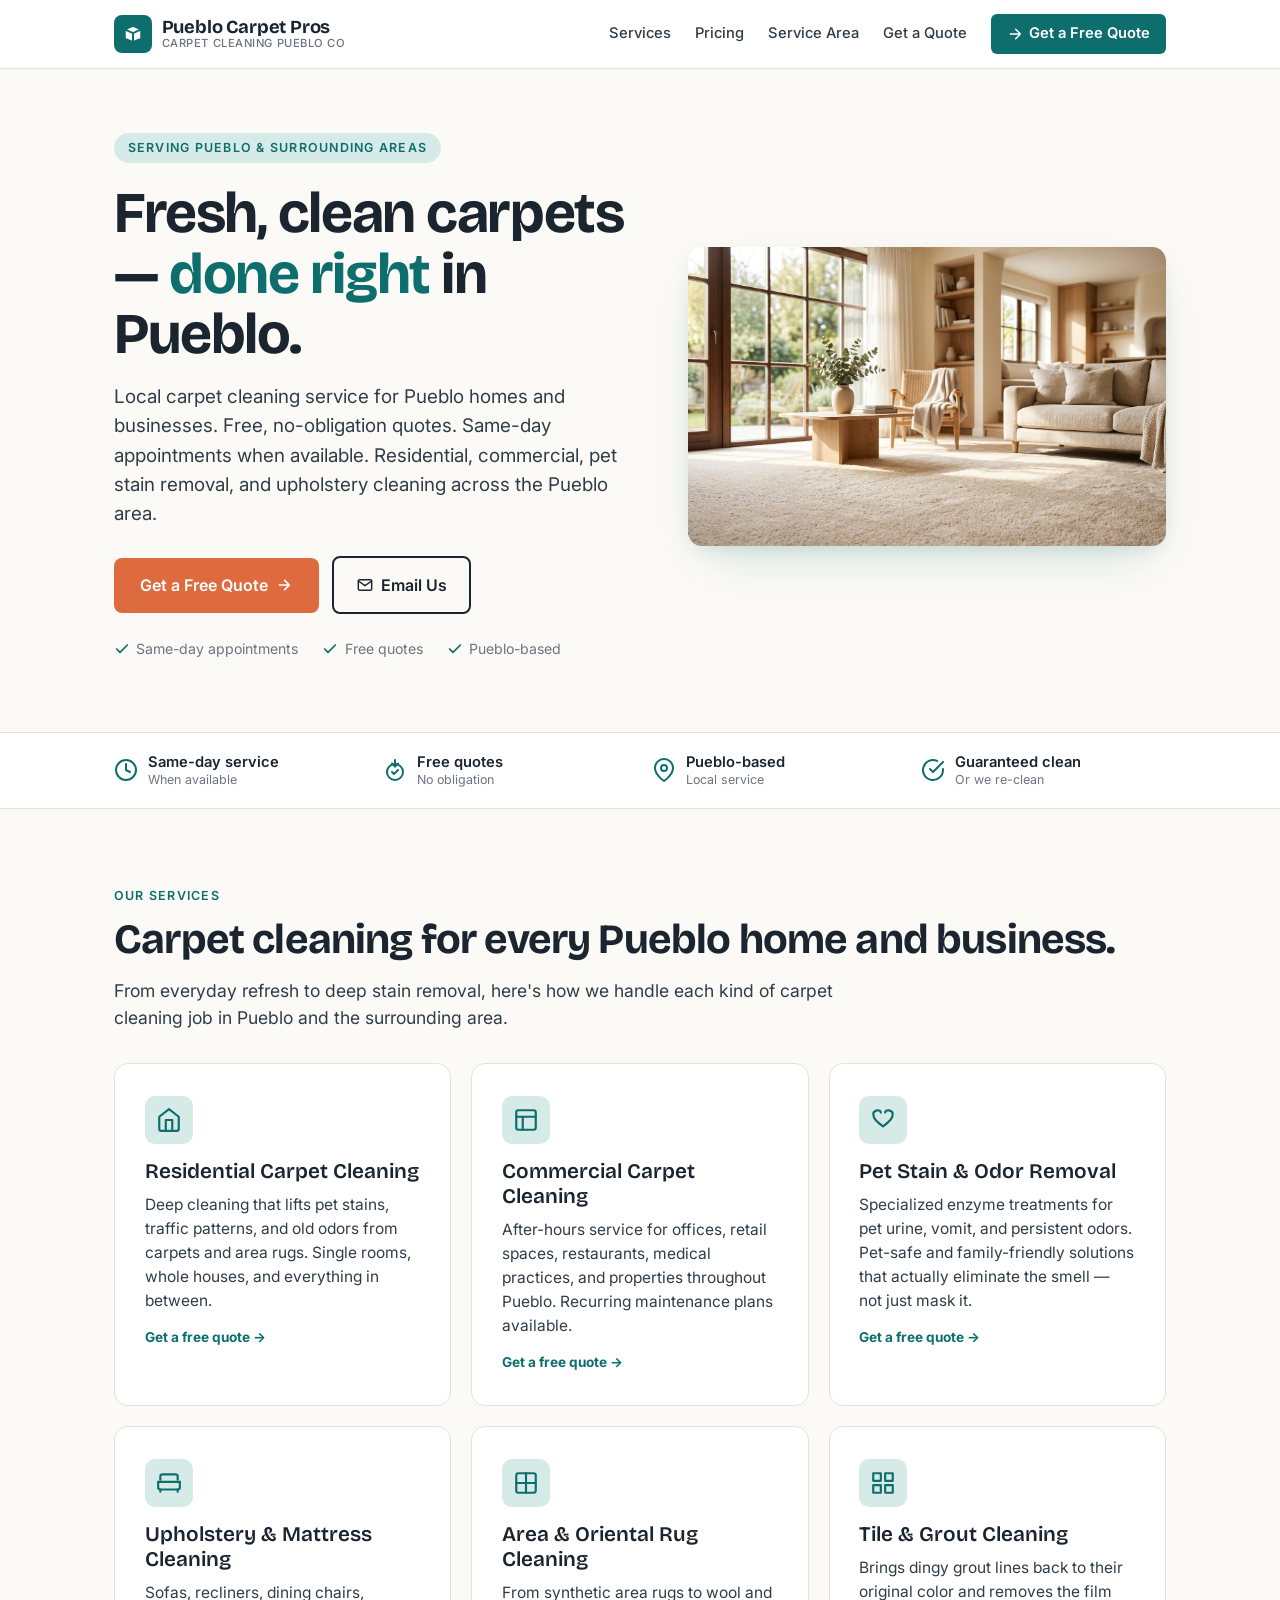
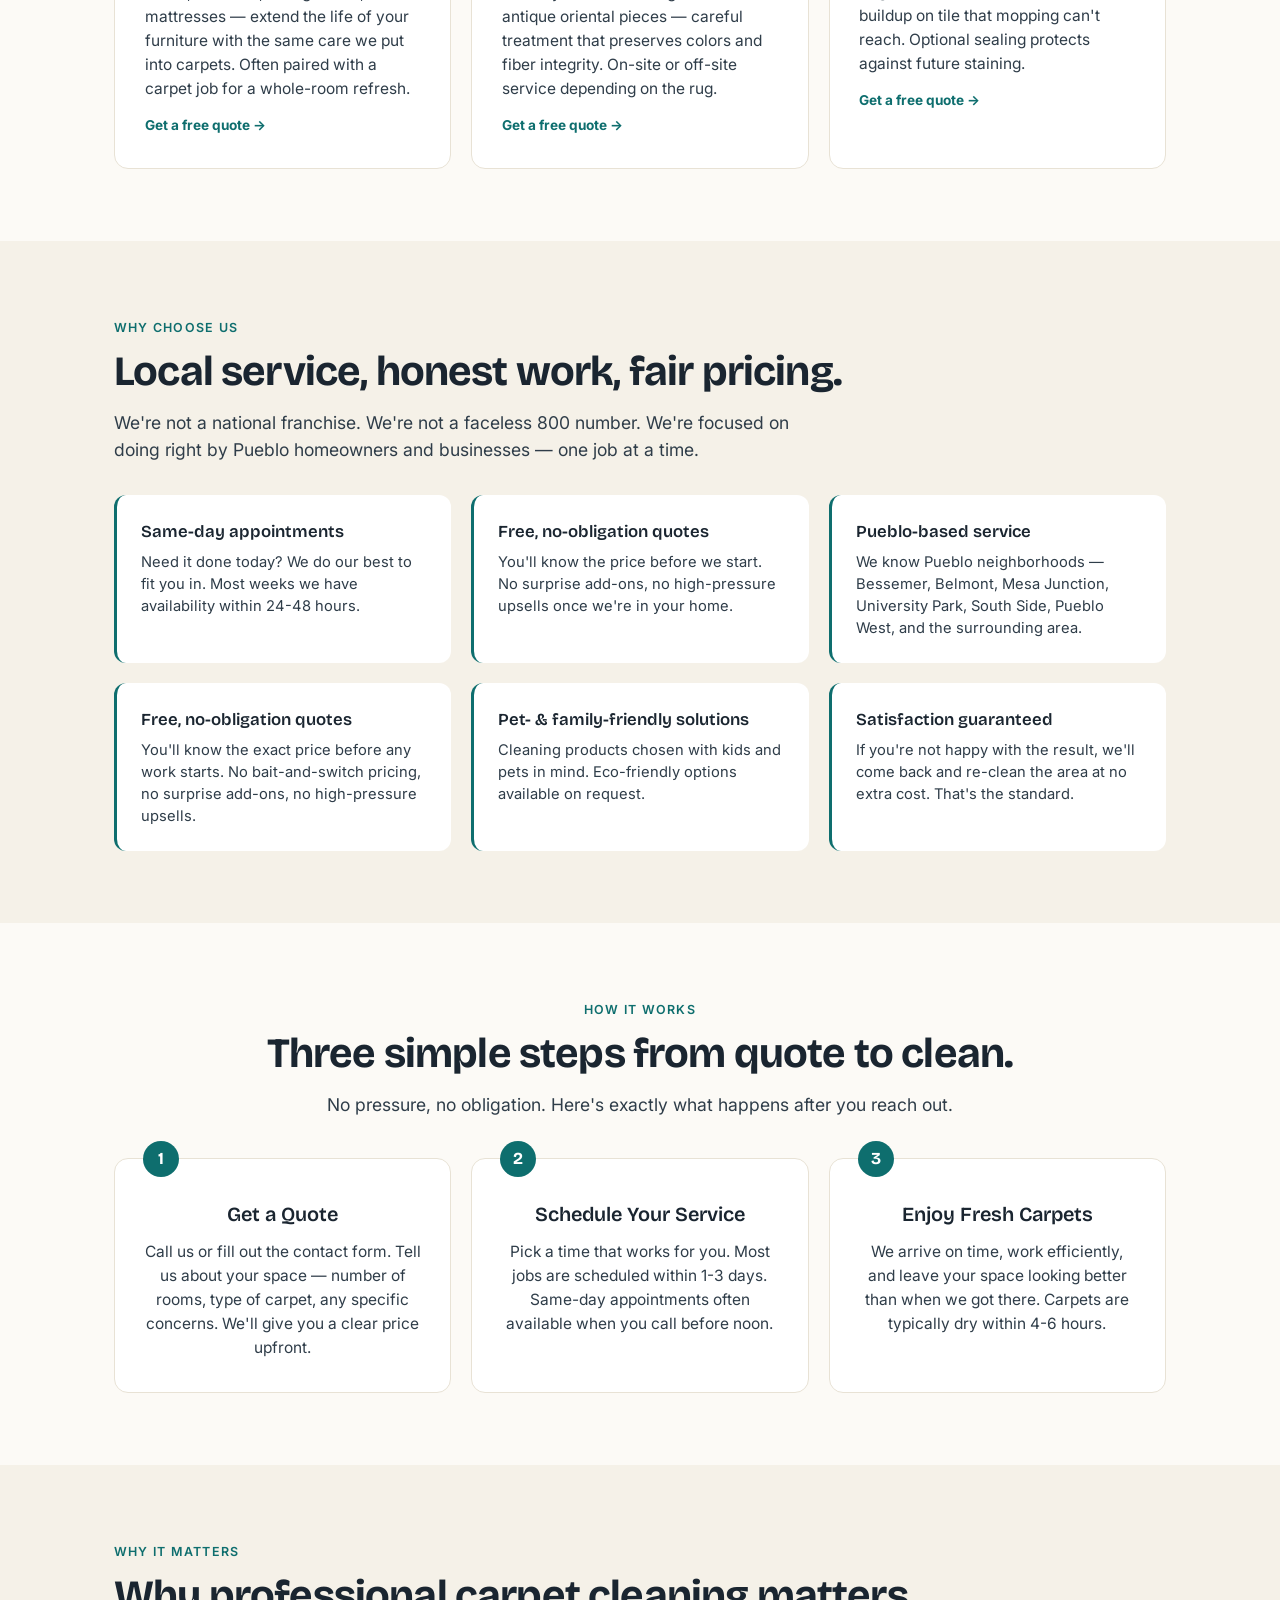
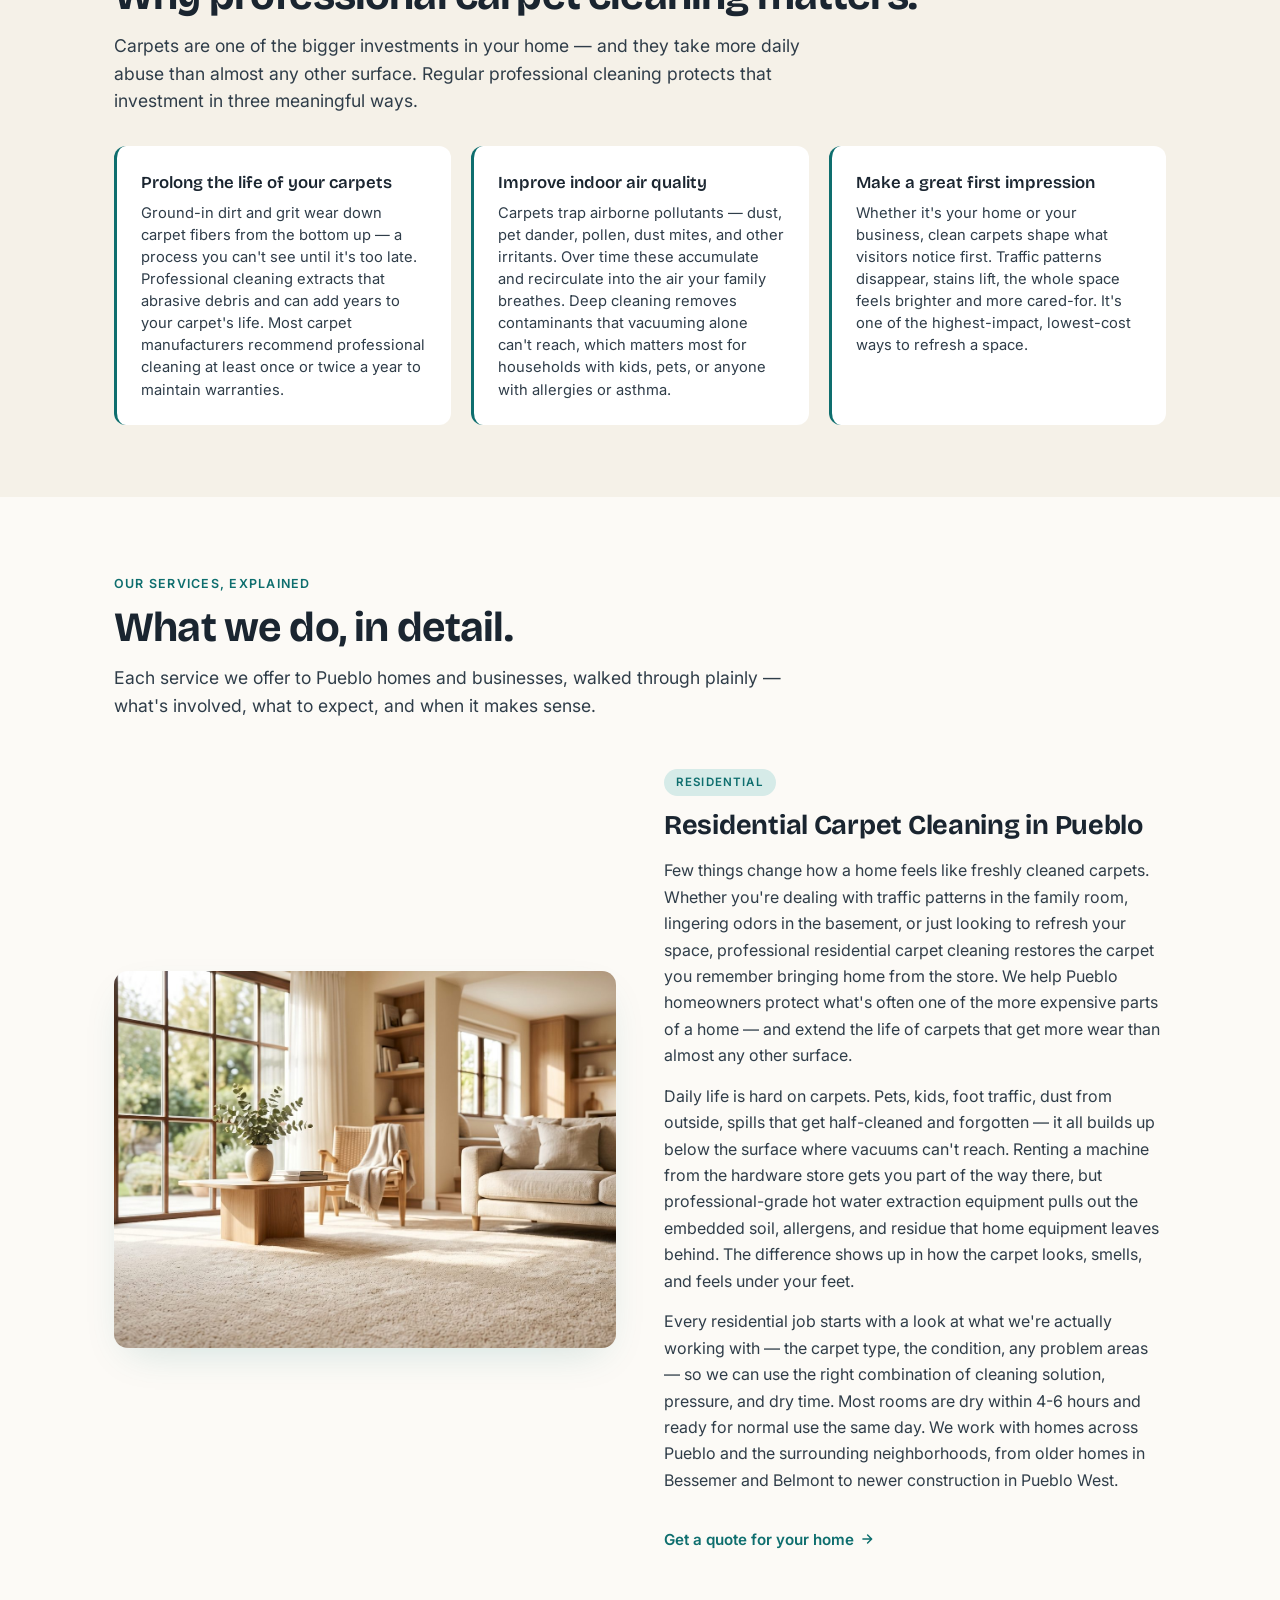
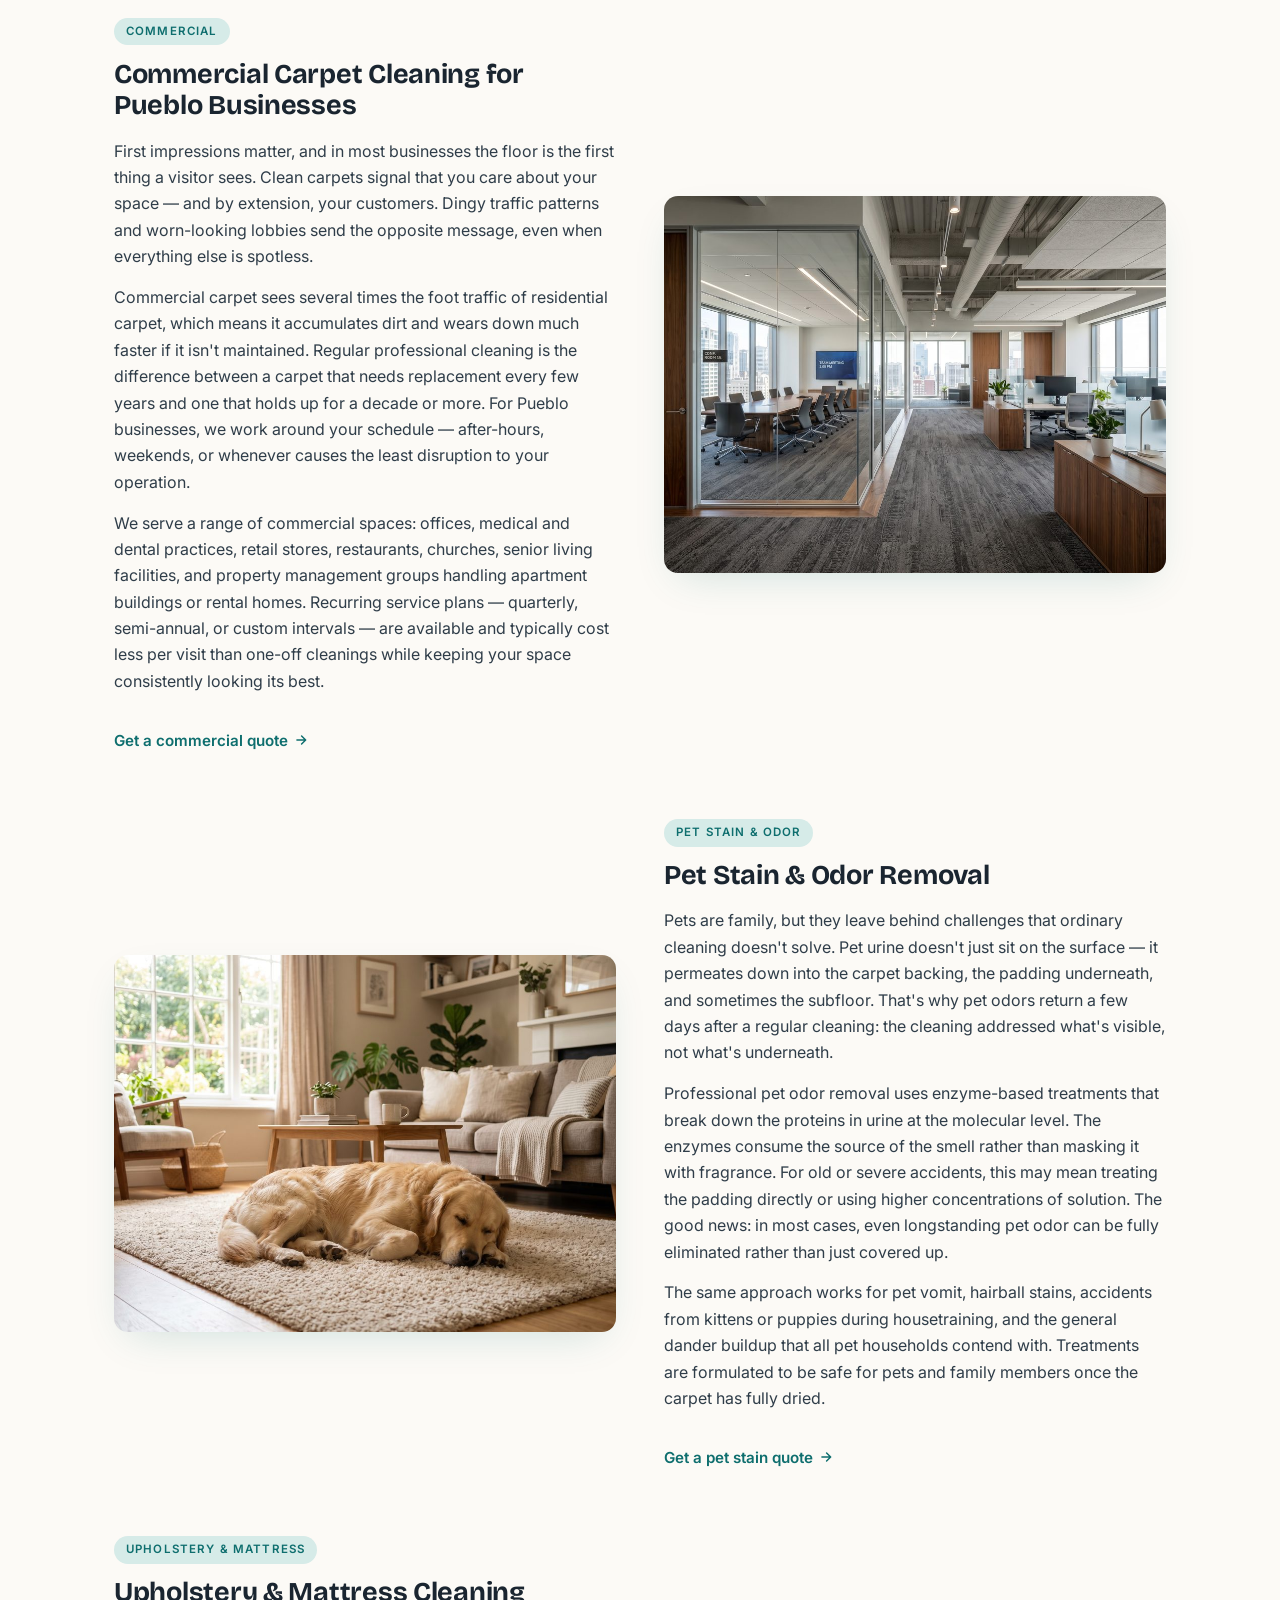
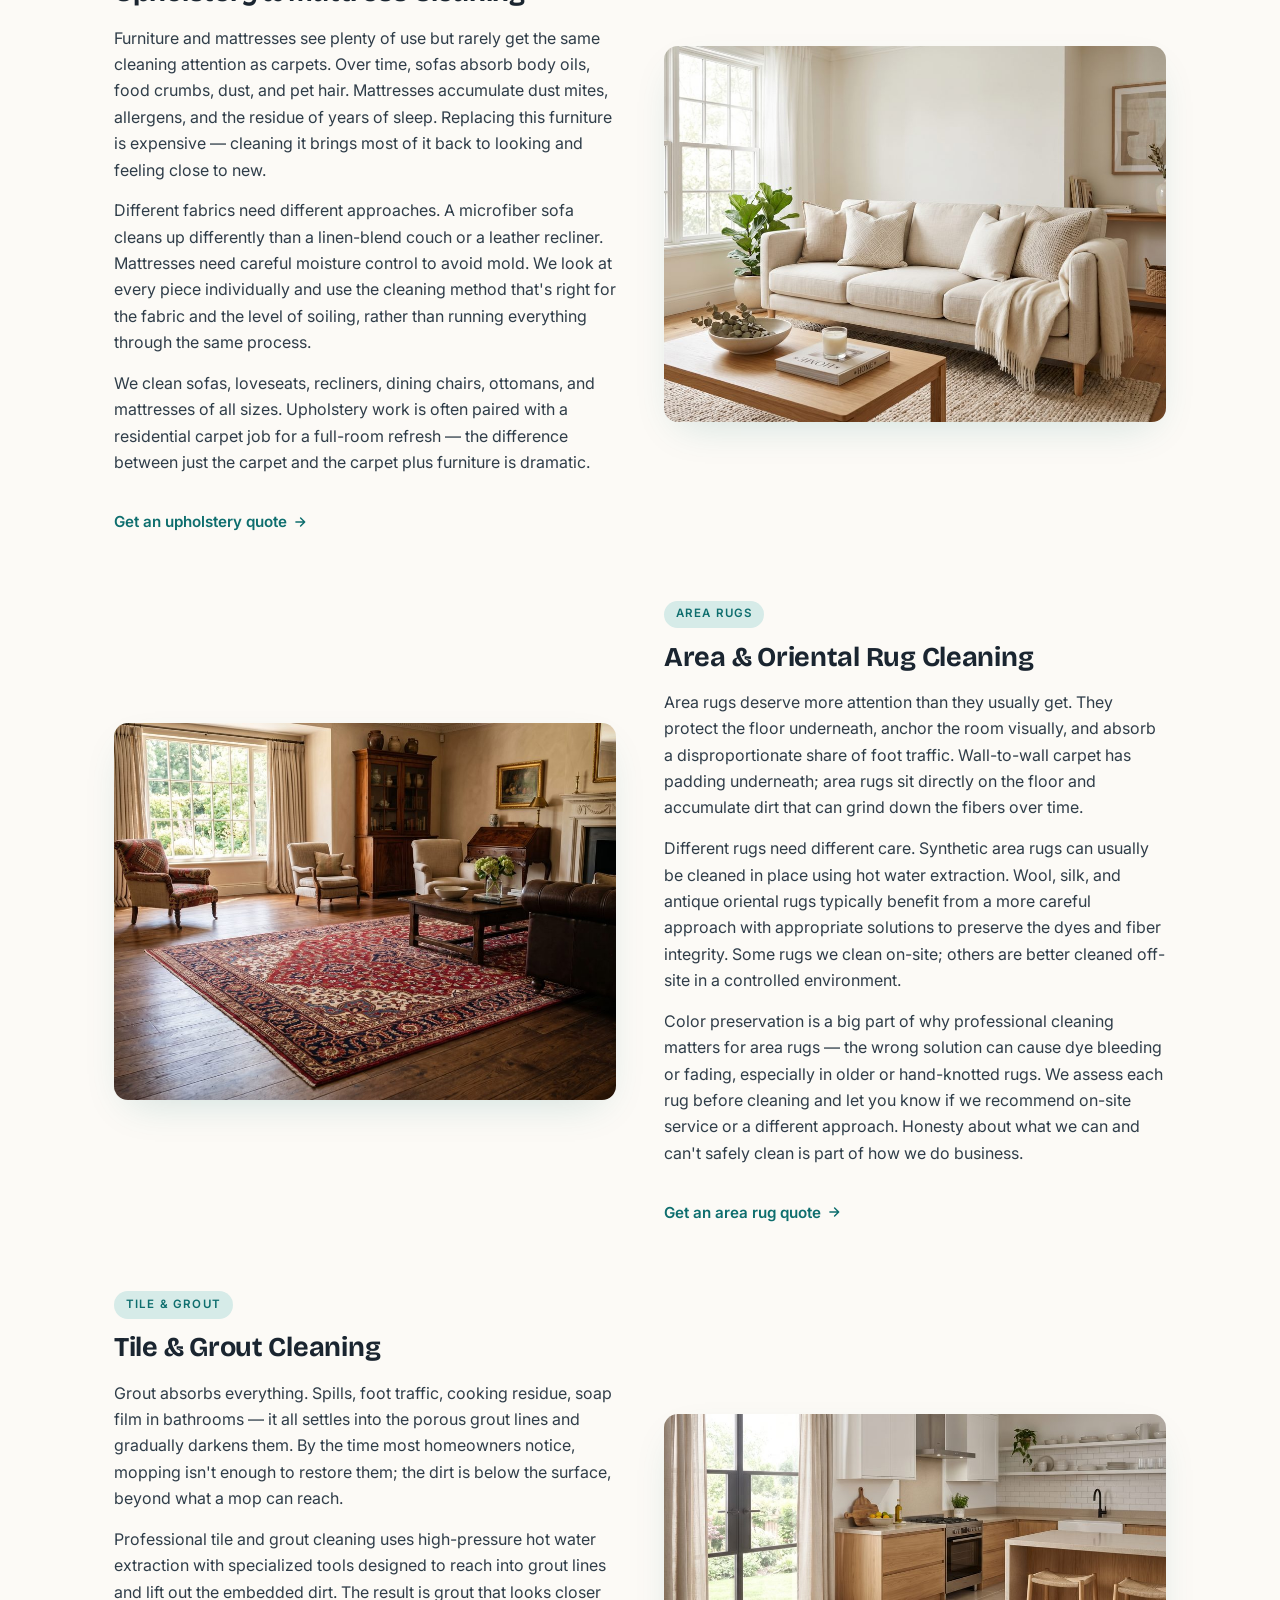
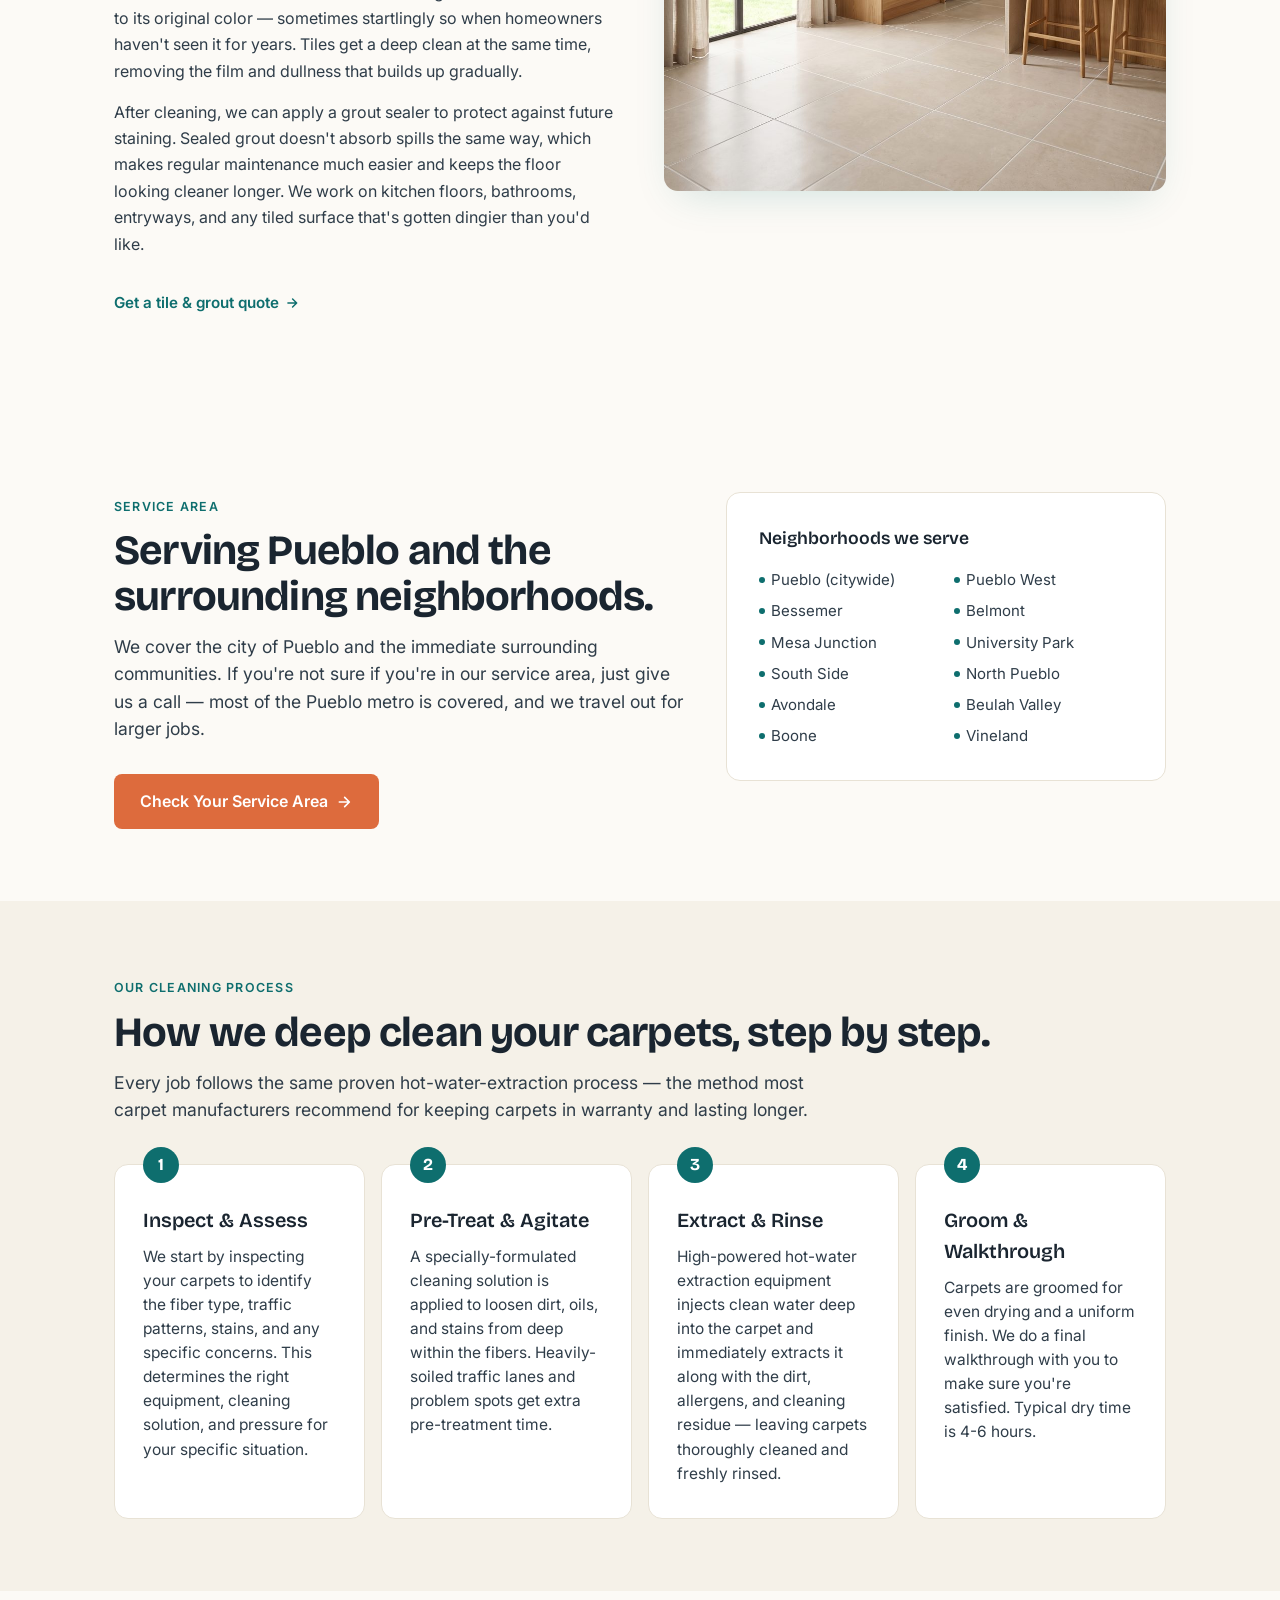
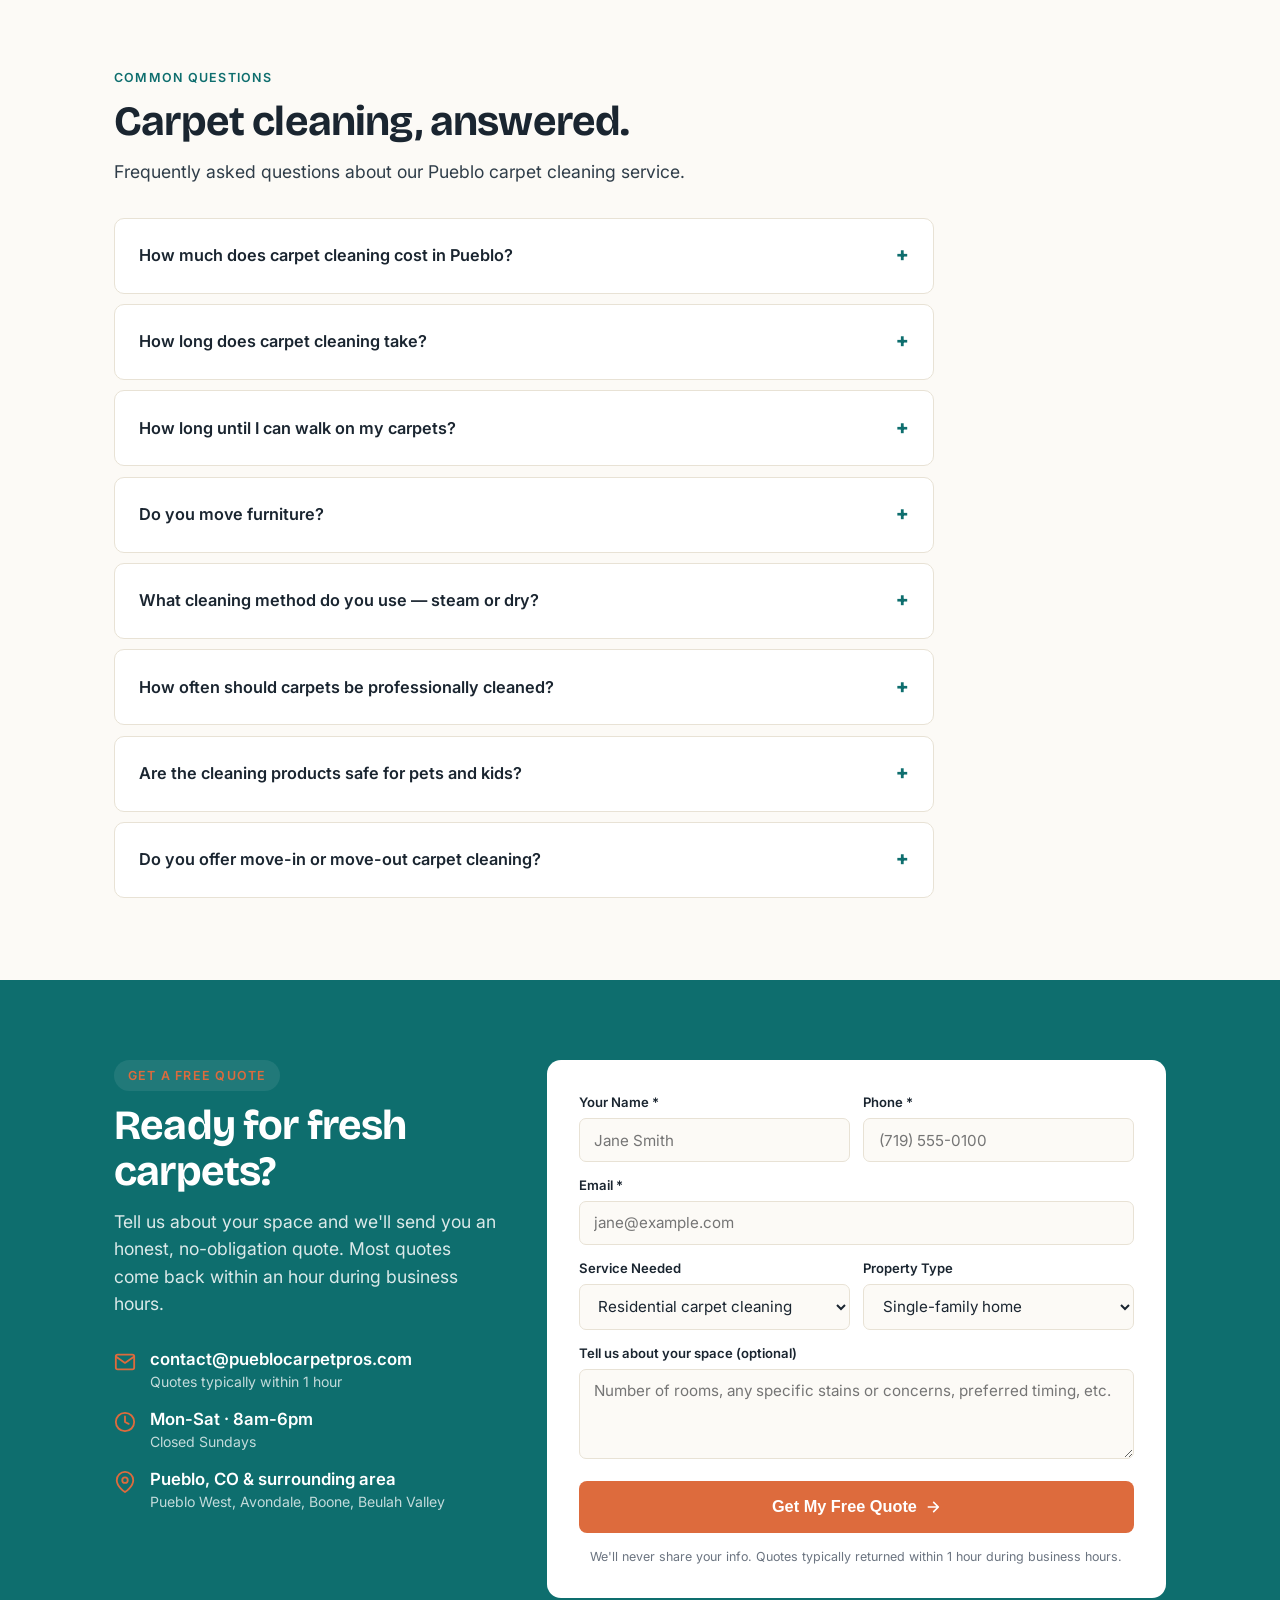
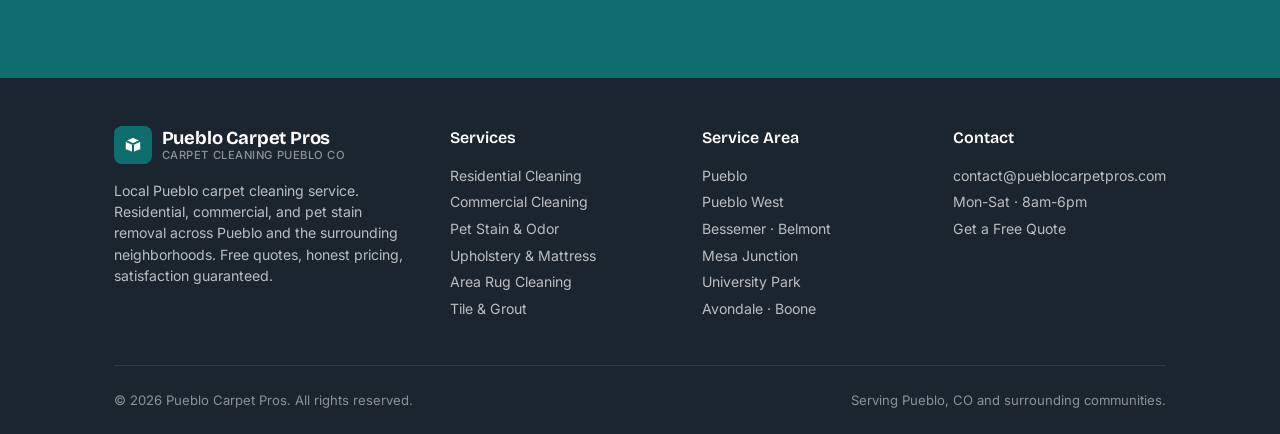
==== index.html @ 68f4ea8e "Fix Google Analytics measurement ID (corrected to G-DEKVT06JYV)" ====
<!DOCTYPE html>
<html lang="en">
<head>
<meta charset="UTF-8" />
<meta name="viewport" content="width=device-width, initial-scale=1.0" />

<!-- Google tag (gtag.js) -->
<script async src="https://www.googletagmanager.com/gtag/js?id=G-DEKVT06JYV"></script>
<script>
  window.dataLayer = window.dataLayer || [];
  function gtag(){dataLayer.push(arguments);}
  gtag('js', new Date());
  gtag('config', 'G-DEKVT06JYV');
</script>

<title>Carpet Cleaning Pueblo CO | Pueblo Carpet Pros</title>
<meta name="description" content="Local Pueblo carpet cleaning service. Free, no-obligation quotes. Residential and commercial carpet cleaning, pet stain and odor removal, upholstery and mattress cleaning, area rug cleaning, and tile and grout cleaning across Pueblo, Pueblo West, Bessemer, Belmont, and surrounding neighborhoods." />
<meta name="robots" content="index, follow" />
<meta name="author" content="Pueblo Carpet Pros" />
<meta name="geo.region" content="US-CO" />
<meta name="geo.placename" content="Pueblo" />
<link rel="canonical" href="https://pueblocarpetpros.com/" />

<!-- Open Graph / Facebook -->
<meta property="og:type" content="website" />
<meta property="og:url" content="https://pueblocarpetpros.com/" />
<meta property="og:title" content="Carpet Cleaning Pueblo CO | Pueblo Carpet Pros" />
<meta property="og:description" content="Local Pueblo carpet cleaning service. Free, no-obligation quotes. Residential and commercial carpet cleaning, pet stain removal, upholstery, area rug, and tile and grout cleaning across Pueblo and surrounding neighborhoods." />
<meta property="og:image" content="https://pueblocarpetpros.com/images/residential.jpg" />
<meta property="og:locale" content="en_US" />

<!-- Twitter Card -->
<meta name="twitter:card" content="summary_large_image" />
<meta name="twitter:url" content="https://pueblocarpetpros.com/" />
<meta name="twitter:title" content="Carpet Cleaning Pueblo CO | Pueblo Carpet Pros" />
<meta name="twitter:description" content="Local Pueblo carpet cleaning service. Free, no-obligation quotes. Residential and commercial carpet cleaning, pet stain removal, upholstery, area rug, and tile and grout cleaning across Pueblo and surrounding neighborhoods." />
<meta name="twitter:image" content="https://pueblocarpetpros.com/images/residential.jpg" />

<!-- Inline SVG favicon (brand mark) -->
<link rel="icon" type="image/svg+xml" href="data:image/svg+xml,%3Csvg xmlns='http://www.w3.org/2000/svg' viewBox='0 0 32 32'%3E%3Crect width='32' height='32' rx='6' fill='%230e6e6e'/%3E%3Cpath d='M5 11l11-5 11 5M5 11v12l11 5 11-5V11M5 11l11 5 11-5M16 16v12' fill='none' stroke='%23ffffff' stroke-width='2.5' stroke-linecap='round' stroke-linejoin='round'/%3E%3C/svg%3E" />
<link rel="preconnect" href="https://fonts.googleapis.com">
<link rel="preconnect" href="https://fonts.gstatic.com" crossorigin>
<link href="https://fonts.googleapis.com/css2?family=Bricolage+Grotesque:opsz,wght@12..96,500;12..96,600;12..96,700&family=Inter:wght@400;500;600;700&display=swap" rel="stylesheet">

<script type="application/ld+json">
{
  "@context": "https://schema.org",
  "@type": "ProfessionalService",
  "name": "Pueblo Carpet Pros",
  "description": "Local Pueblo carpet cleaning service. Residential, commercial, and pet stain removal across Pueblo and surrounding neighborhoods.",
  "areaServed": [
    {"@type": "City", "name": "Pueblo"},
    {"@type": "City", "name": "Pueblo West"},
    {"@type": "City", "name": "Avondale"},
    {"@type": "City", "name": "Boone"}
  ],
  "url": "https://pueblocarpetpros.com",
  "email": "contact@pueblocarpetpros.com",
  "openingHours": "Mo-Sa 08:00-18:00"
}
</script>

<style>
  :root {
    --bg: #fcfaf6;
    --surface: #ffffff;
    --surface-2: #f5f1e8;
    --ink: #1a2530;
    --ink-2: #2f3d49;
    --muted: #6b7480;
    --rule: #e8e2d5;
    --rule-2: #f0ecdf;
    --brand: #0e6e6e;
    --brand-dark: #0b5757;
    --brand-tint: #d6ebe8;
    --accent: #dd6b3d;
    --accent-dark: #b9572f;
    --serif: 'Bricolage Grotesque', Georgia, serif;
    --sans: 'Inter', -apple-system, BlinkMacSystemFont, sans-serif;
  }
  * { box-sizing: border-box; margin: 0; padding: 0; }
  html { scroll-behavior: smooth; }
  body { background: var(--bg); color: var(--ink); font-family: var(--sans); font-size: 17px; line-height: 1.55; -webkit-font-smoothing: antialiased; }
  img { max-width: 100%; height: auto; display: block; }
  a { color: var(--brand); text-decoration: none; }
  a:hover { color: var(--brand-dark); }

  .wrap { max-width: 1180px; margin: 0 auto; padding: 0 5%; }

  /* HEADER */
  .header { background: var(--surface); border-bottom: 1px solid var(--rule); position: sticky; top: 0; z-index: 100; padding: 0.85rem 0; box-shadow: 0 1px 0 rgba(0,0,0,0.02); }
  .header .wrap { display: flex; align-items: center; justify-content: space-between; gap: 1rem; }
  .logo { display: flex; align-items: center; gap: 0.6rem; }
  .logo-mark { width: 38px; height: 38px; background: var(--brand); display: flex; align-items: center; justify-content: center; border-radius: 8px; }
  .logo-mark svg { width: 22px; height: 22px; fill: #fff; }
  .logo-text { font-family: var(--serif); font-weight: 700; font-size: 1.15rem; color: var(--ink); letter-spacing: -0.01em; line-height: 1; }
  .logo-text small { display: block; font-family: var(--sans); font-weight: 500; font-size: 0.7rem; color: var(--muted); margin-top: 2px; letter-spacing: 0.05em; text-transform: uppercase; }
  .header-nav { display: flex; align-items: center; gap: 1.5rem; }
  .header-nav a.nav-link { font-size: 0.92rem; color: var(--ink-2); font-weight: 500; }
  .header-nav a.nav-link:hover { color: var(--brand); }
  @media (max-width: 720px) { .header-nav a.nav-link { display: none; } }
  .phone-btn { background: var(--brand); color: #fff !important; padding: 0.55rem 1rem; font-weight: 600; font-size: 0.92rem; border-radius: 6px; display: flex; align-items: center; gap: 0.4rem; }
  .phone-btn:hover { background: var(--brand-dark); color: #fff !important; }
  .phone-btn svg { width: 16px; height: 16px; }

  /* HERO */
  .hero { padding: 4rem 0 4.5rem; position: relative; overflow: hidden; }
  .hero-grid { display: grid; grid-template-columns: 1.1fr 1fr; gap: 3rem; align-items: center; }
  @media (max-width: 820px) { .hero-grid { grid-template-columns: 1fr; gap: 2rem; } }
  .hero-eyebrow { display: inline-block; font-size: 0.78rem; font-weight: 600; color: var(--brand); letter-spacing: 0.1em; text-transform: uppercase; background: var(--brand-tint); padding: 0.35rem 0.85rem; border-radius: 999px; margin-bottom: 1.25rem; }
  .hero h1 { font-family: var(--serif); font-weight: 700; font-size: clamp(2.2rem, 5vw, 3.6rem); line-height: 1.05; letter-spacing: -0.025em; color: var(--ink); margin-bottom: 1.1rem; }
  .hero h1 span { color: var(--brand); }
  .hero .sub { font-size: 1.18rem; color: var(--ink-2); line-height: 1.55; margin-bottom: 1.75rem; max-width: 540px; }
  .hero-ctas { display: flex; flex-wrap: wrap; gap: 0.85rem; align-items: center; margin-bottom: 1.5rem; }
  .btn-primary { background: var(--accent); color: #fff; padding: 0.95rem 1.65rem; font-weight: 600; font-size: 1rem; border-radius: 8px; border: none; cursor: pointer; transition: background 0.15s; display: inline-flex; align-items: center; gap: 0.5rem; }
  .btn-primary:hover { background: var(--accent-dark); color: #fff; }
  .btn-secondary { background: transparent; color: var(--ink); padding: 0.9rem 1.4rem; font-weight: 600; font-size: 1rem; border: 2px solid var(--ink); border-radius: 8px; display: inline-flex; align-items: center; gap: 0.5rem; }
  .btn-secondary:hover { background: var(--ink); color: #fff; }
  .hero-trust { display: flex; gap: 1.5rem; flex-wrap: wrap; font-size: 0.88rem; color: var(--muted); }
  .hero-trust span { display: inline-flex; align-items: center; gap: 0.4rem; }
  .hero-trust svg { width: 16px; height: 16px; color: var(--brand); }
  .hero-image { border-radius: 14px; overflow: hidden; box-shadow: 0 20px 50px -20px rgba(14, 110, 110, 0.25), 0 6px 20px -6px rgba(14, 110, 110, 0.15); }
  .hero-image img { width: 100%; aspect-ratio: 16/10; object-fit: cover; }

  /* SECTION COMMON */
  section { padding: 4.5rem 0; }
  .section-eyebrow { display: inline-block; font-size: 0.78rem; font-weight: 600; color: var(--brand); letter-spacing: 0.1em; text-transform: uppercase; margin-bottom: 0.75rem; }
  h2 { font-family: var(--serif); font-weight: 700; font-size: clamp(1.8rem, 3.5vw, 2.6rem); line-height: 1.1; letter-spacing: -0.02em; color: var(--ink); margin-bottom: 0.85rem; }
  .section-lead { font-size: 1.1rem; color: var(--ink-2); max-width: 720px; line-height: 1.55; margin-bottom: 2rem; }

  /* TRUST BAR */
  .trust-bar { background: var(--surface); border-top: 1px solid var(--rule); border-bottom: 1px solid var(--rule); padding: 1.25rem 0; }
  .trust-bar-grid { display: grid; grid-template-columns: repeat(4, 1fr); gap: 1.5rem; align-items: center; }
  @media (max-width: 720px) { .trust-bar-grid { grid-template-columns: repeat(2, 1fr); gap: 1rem; } }
  .trust-item { display: flex; align-items: center; gap: 0.65rem; }
  .trust-item svg { width: 24px; height: 24px; color: var(--brand); flex-shrink: 0; }
  .trust-item div { line-height: 1.3; }
  .trust-item strong { display: block; font-size: 0.92rem; color: var(--ink); font-weight: 600; }
  .trust-item small { display: block; font-size: 0.78rem; color: var(--muted); }

  /* SERVICES */
  .services-grid { display: grid; grid-template-columns: repeat(3, 1fr); gap: 1.25rem; margin-top: 2rem; }
  @media (max-width: 980px) { .services-grid { grid-template-columns: repeat(2, 1fr); } }
  @media (max-width: 580px) { .services-grid { grid-template-columns: 1fr; } }
  .service-card { background: var(--surface); border: 1px solid var(--rule); border-radius: 14px; padding: 2rem 1.85rem; transition: border-color 0.15s, box-shadow 0.15s; }
  .service-card:hover { border-color: var(--brand); box-shadow: 0 10px 30px -10px rgba(14, 110, 110, 0.15); }
  .service-icon { width: 48px; height: 48px; background: var(--brand-tint); border-radius: 10px; display: flex; align-items: center; justify-content: center; margin-bottom: 1rem; }
  .service-icon svg { width: 26px; height: 26px; color: var(--brand); }
  .service-card h3 { font-family: var(--serif); font-weight: 600; font-size: 1.3rem; color: var(--ink); margin-bottom: 0.5rem; line-height: 1.2; }
  .service-card p { font-size: 0.97rem; color: var(--ink-2); line-height: 1.55; margin-bottom: 0.85rem; }
  .service-card .price { font-size: 0.85rem; color: var(--muted); font-weight: 500; }
  .service-card .price strong { color: var(--brand); font-weight: 700; }

  /* SERVICE DETAIL (long-form sections with images) */
  .service-details { background: var(--bg); }
  .service-detail { display: grid; grid-template-columns: 1fr 1fr; gap: 3rem; align-items: center; margin-bottom: 4rem; }
  .service-detail:last-of-type { margin-bottom: 0; }
  .service-detail.flipped .sd-image { order: 2; }
  .service-detail.flipped .sd-content { order: 1; }
  .sd-image { border-radius: 14px; overflow: hidden; box-shadow: 0 15px 40px -15px rgba(14, 110, 110, 0.2); }
  .sd-image img { width: 100%; aspect-ratio: 4/3; object-fit: cover; display: block; }
  .sd-content .sd-eyebrow { display: inline-block; font-size: 0.72rem; font-weight: 600; color: var(--brand); letter-spacing: 0.1em; text-transform: uppercase; background: var(--brand-tint); padding: 0.3rem 0.75rem; border-radius: 999px; margin-bottom: 0.85rem; }
  .sd-content h3 { font-family: var(--serif); font-weight: 700; font-size: 1.7rem; color: var(--ink); margin-bottom: 1rem; line-height: 1.15; letter-spacing: -0.01em; }
  .sd-content p { font-size: 1rem; line-height: 1.65; margin-bottom: 0.9rem; color: var(--ink-2); }
  .sd-content .sd-cta { margin-top: 1.25rem; display: inline-flex; align-items: center; gap: 0.4rem; color: var(--brand); font-weight: 600; font-size: 0.95rem; }
  .sd-content .sd-cta:hover { color: var(--accent); }
  .sd-content .sd-cta svg { width: 14px; height: 14px; transition: transform 0.15s; }
  .sd-content .sd-cta:hover svg { transform: translateX(2px); }
  @media (max-width: 820px) {
    .service-detail, .service-detail.flipped { grid-template-columns: 1fr; gap: 1.5rem; margin-bottom: 3rem; }
    .service-detail.flipped .sd-image, .service-detail.flipped .sd-content { order: initial; }
  }

  /* WHY US */
  .why-us { background: var(--surface-2); }
  .why-grid { display: grid; grid-template-columns: repeat(3, 1fr); gap: 1.25rem; margin-top: 2rem; }
  @media (max-width: 720px) { .why-grid { grid-template-columns: 1fr; } }
  .why-item { background: var(--surface); padding: 1.5rem; border-radius: 12px; border-left: 3px solid var(--brand); }
  .why-item h4 { font-family: var(--serif); font-weight: 600; font-size: 1.05rem; color: var(--ink); margin-bottom: 0.35rem; }
  .why-item p { font-size: 0.92rem; color: var(--ink-2); line-height: 1.5; }

  /* HOW IT WORKS */
  .steps-grid { display: grid; grid-template-columns: repeat(3, 1fr); gap: 1.25rem; margin-top: 2.5rem; position: relative; }
  @media (max-width: 720px) { .steps-grid { grid-template-columns: 1fr; } }
  .steps-grid-4 { display: grid; grid-template-columns: repeat(4, 1fr); gap: 1rem; margin-top: 2.5rem; }
  @media (max-width: 980px) { .steps-grid-4 { grid-template-columns: repeat(2, 1fr); gap: 1.25rem; } }
  @media (max-width: 520px) { .steps-grid-4 { grid-template-columns: 1fr; } }
  .step { background: var(--surface); border: 1px solid var(--rule); border-radius: 14px; padding: 2rem 1.75rem; position: relative; }
  .step-num { position: absolute; top: -18px; left: 1.75rem; background: var(--brand); color: #fff; width: 36px; height: 36px; border-radius: 50%; display: flex; align-items: center; justify-content: center; font-family: var(--serif); font-weight: 700; font-size: 1.05rem; }
  .step h4 { font-family: var(--serif); font-weight: 600; font-size: 1.25rem; color: var(--ink); margin: 0.5rem 0 0.6rem; }
  .step p { font-size: 0.97rem; color: var(--ink-2); line-height: 1.55; }

  /* PRICING */
  .pricing-table { background: var(--surface); border: 1px solid var(--rule); border-radius: 14px; overflow: hidden; margin-top: 2rem; }
  .pricing-row { display: grid; grid-template-columns: 1fr auto; padding: 1.15rem 1.75rem; border-bottom: 1px solid var(--rule-2); align-items: center; gap: 1rem; }
  .pricing-row:last-of-type { border-bottom: none; }
  .pricing-row .item { font-weight: 500; color: var(--ink); font-size: 1rem; }
  .pricing-row .item small { display: block; color: var(--muted); font-size: 0.82rem; font-weight: 400; margin-top: 2px; }
  .pricing-row .price-val { font-family: var(--serif); font-weight: 700; color: var(--brand); font-size: 1.2rem; }
  .pricing-row .price-val small { font-size: 0.7rem; color: var(--muted); font-weight: 500; margin-right: 4px; }
  .pricing-note { background: var(--brand-tint); padding: 1.15rem 1.75rem; font-size: 0.92rem; color: var(--ink-2); }
  .pricing-note strong { color: var(--brand-dark); }

  /* SERVICE AREA */
  .area-grid { display: grid; grid-template-columns: 1.3fr 1fr; gap: 2.5rem; align-items: start; margin-top: 2rem; }
  @media (max-width: 720px) { .area-grid { grid-template-columns: 1fr; gap: 1.5rem; } }
  .area-list { background: var(--surface); border: 1px solid var(--rule); border-radius: 14px; padding: 2rem; }
  .area-list h3 { font-family: var(--serif); font-weight: 600; font-size: 1.1rem; color: var(--ink); margin-bottom: 1rem; }
  .area-list ul { list-style: none; display: grid; grid-template-columns: 1fr 1fr; gap: 0.5rem 1rem; }
  .area-list ul li { display: flex; align-items: center; gap: 0.4rem; font-size: 0.94rem; color: var(--ink-2); }
  .area-list ul li::before { content: ''; width: 6px; height: 6px; background: var(--brand); border-radius: 50%; flex-shrink: 0; }

  /* TESTIMONIALS */
  .testimonials { background: var(--surface-2); }
  .test-grid { display: grid; grid-template-columns: repeat(3, 1fr); gap: 1.25rem; margin-top: 2.5rem; }
  @media (max-width: 820px) { .test-grid { grid-template-columns: 1fr; } }
  .test-card { background: var(--surface); padding: 1.75rem; border-radius: 12px; border-top: 3px solid var(--accent); }
  .test-stars { color: var(--accent); font-size: 1rem; letter-spacing: 2px; margin-bottom: 0.85rem; }
  .test-quote { font-family: var(--serif); font-weight: 500; font-size: 1.05rem; line-height: 1.45; color: var(--ink); margin-bottom: 1rem; }
  .test-quote::before { content: '"'; color: var(--brand); }
  .test-quote::after { content: '"'; color: var(--brand); }
  .test-author { font-size: 0.85rem; color: var(--muted); font-weight: 500; }

  /* FAQ */
  .faq-list { margin-top: 2rem; max-width: 820px; }
  .faq-item { background: var(--surface); border: 1px solid var(--rule); border-radius: 10px; margin-bottom: 0.65rem; overflow: hidden; }
  .faq-q { padding: 1.15rem 1.5rem; font-weight: 600; font-size: 1.02rem; color: var(--ink); cursor: pointer; list-style: none; display: flex; justify-content: space-between; align-items: center; gap: 1rem; }
  .faq-q::after { content: '+'; font-family: var(--serif); font-weight: 700; font-size: 1.5rem; color: var(--brand); transition: transform 0.2s; }
  details[open] .faq-q::after { transform: rotate(45deg); }
  .faq-a { padding: 0 1.5rem 1.25rem; color: var(--ink-2); line-height: 1.6; font-size: 0.97rem; }

  /* CONTACT */
  .contact { background: var(--brand); color: #fff; padding: 5rem 0; }
  .contact-grid { display: grid; grid-template-columns: 1fr 1.1fr; gap: 3rem; align-items: start; }
  @media (max-width: 820px) { .contact-grid { grid-template-columns: 1fr; gap: 2rem; } }
  .contact-info .section-eyebrow { color: var(--accent); background: rgba(255,255,255,0.08); padding: 0.35rem 0.85rem; border-radius: 999px; }
  .contact-info h2 { color: #fff; }
  .contact-info .section-lead { color: rgba(255,255,255,0.85); }
  .contact-details { margin-top: 1.5rem; }
  .contact-detail { display: flex; align-items: start; gap: 0.85rem; margin-bottom: 1rem; }
  .contact-detail svg { width: 22px; height: 22px; color: var(--accent); flex-shrink: 0; margin-top: 2px; }
  .contact-detail strong { display: block; font-size: 1.05rem; font-weight: 600; color: #fff; line-height: 1.2; }
  .contact-detail span { display: block; font-size: 0.88rem; color: rgba(255,255,255,0.75); margin-top: 2px; }
  .contact-form { background: var(--surface); padding: 2rem; border-radius: 14px; }
  .form-row { display: grid; grid-template-columns: 1fr 1fr; gap: 0.85rem; margin-bottom: 0.85rem; }
  @media (max-width: 520px) { .form-row { grid-template-columns: 1fr; } }
  .form-field { display: flex; flex-direction: column; gap: 0.35rem; }
  .form-field.full { grid-column: 1 / -1; }
  .form-field label { font-size: 0.82rem; font-weight: 600; color: var(--ink); }
  .form-field input, .form-field select, .form-field textarea { padding: 0.7rem 0.9rem; border: 1px solid var(--rule); border-radius: 7px; font-family: var(--sans); font-size: 0.95rem; color: var(--ink); background: var(--bg); }
  .form-field input:focus, .form-field select:focus, .form-field textarea:focus { outline: none; border-color: var(--brand); }
  .form-field textarea { min-height: 90px; resize: vertical; }
  .contact-form .btn-primary { width: 100%; justify-content: center; margin-top: 0.5rem; padding: 1.05rem; font-size: 1.02rem; }
  .form-disclaim { font-size: 0.78rem; color: var(--muted); text-align: center; margin-top: 0.85rem; }

  /* FOOTER */
  footer { background: var(--ink); color: #fff; padding: 3rem 0 1.5rem; }
  .footer-grid { display: grid; grid-template-columns: 1.4fr 1fr 1fr 1fr; gap: 2.5rem; margin-bottom: 2.5rem; }
  @media (max-width: 720px) { .footer-grid { grid-template-columns: 1fr 1fr; gap: 1.5rem; } }
  @media (max-width: 480px) { .footer-grid { grid-template-columns: 1fr; } }
  footer h4 { font-family: var(--serif); font-weight: 600; font-size: 1rem; color: #fff; margin-bottom: 0.85rem; }
  footer p, footer li { font-size: 0.88rem; color: rgba(255,255,255,0.7); line-height: 1.5; }
  footer ul { list-style: none; }
  footer ul li { margin-bottom: 0.35rem; }
  footer ul li a { color: rgba(255,255,255,0.7); }
  footer ul li a:hover { color: var(--accent); }
  footer .logo-text { color: #fff; }
  footer .logo-text small { color: rgba(255,255,255,0.5); }
  footer .footer-bottom { padding-top: 1.5rem; border-top: 1px solid rgba(255,255,255,0.1); display: flex; justify-content: space-between; flex-wrap: wrap; gap: 1rem; font-size: 0.82rem; color: rgba(255,255,255,0.5); }

  /* HELPER */
  .center { text-align: center; }
  .text-center-section { text-align: center; }
  .text-center-section .section-lead { margin-left: auto; margin-right: auto; }
</style>
</head>
<body>

<!-- HEADER -->
<header class="header">
  <div class="wrap">
    <a href="#" class="logo">
      <span class="logo-mark">
        <svg viewBox="0 0 24 24" fill="none" stroke="currentColor" stroke-width="2.2" stroke-linecap="round" stroke-linejoin="round"><path d="M3 7l9-4 9 4M3 7v10l9 4 9-4V7M3 7l9 4 9-4M12 11v10"/></svg>
      </span>
      <span class="logo-text">Pueblo Carpet Pros<small>Carpet Cleaning Pueblo CO</small></span>
    </a>
    <nav class="header-nav">
      <a href="#services" class="nav-link">Services</a>
      <a href="#pricing" class="nav-link">Pricing</a>
      <a href="#service-area" class="nav-link">Service Area</a>
      <a href="#contact" class="nav-link">Get a Quote</a>
      <a href="#contact" class="phone-btn">
        <svg viewBox="0 0 24 24" fill="none" stroke="currentColor" stroke-width="2.2" stroke-linecap="round" stroke-linejoin="round"><path d="M5 12h14M13 5l7 7-7 7"/></svg>
        Get a Free Quote
      </a>
    </nav>
  </div>
</header>

<!-- HERO -->
<section class="hero">
  <div class="wrap">
    <div class="hero-grid">
      <div>
        <span class="hero-eyebrow">Serving Pueblo &amp; Surrounding Areas</span>
        <h1>Fresh, clean carpets — <span>done right</span> in Pueblo.</h1>
        <p class="sub">Local carpet cleaning service for Pueblo homes and businesses. Free, no-obligation quotes. Same-day appointments when available. Residential, commercial, pet stain removal, and upholstery cleaning across the Pueblo area.</p>
        <div class="hero-ctas">
          <a href="#contact" class="btn-primary">
            Get a Free Quote
            <svg width="16" height="16" viewBox="0 0 24 24" fill="none" stroke="currentColor" stroke-width="2.5" stroke-linecap="round" stroke-linejoin="round"><path d="M5 12h14M13 5l7 7-7 7"/></svg>
          </a>
          <a href="mailto:contact@pueblocarpetpros.com" class="btn-secondary">
            <svg width="16" height="16" viewBox="0 0 24 24" fill="none" stroke="currentColor" stroke-width="2.2" stroke-linecap="round" stroke-linejoin="round"><path d="M4 4h16c1.1 0 2 .9 2 2v12c0 1.1-.9 2-2 2H4c-1.1 0-2-.9-2-2V6c0-1.1.9-2 2-2z"/><polyline points="22,6 12,13 2,6"/></svg>
            Email Us
          </a>
        </div>
        <div class="hero-trust">
          <span><svg viewBox="0 0 24 24" fill="none" stroke="currentColor" stroke-width="2.5" stroke-linecap="round" stroke-linejoin="round"><polyline points="20 6 9 17 4 12"/></svg> Same-day appointments</span>
          <span><svg viewBox="0 0 24 24" fill="none" stroke="currentColor" stroke-width="2.5" stroke-linecap="round" stroke-linejoin="round"><polyline points="20 6 9 17 4 12"/></svg> Free quotes</span>
          <span><svg viewBox="0 0 24 24" fill="none" stroke="currentColor" stroke-width="2.5" stroke-linecap="round" stroke-linejoin="round"><polyline points="20 6 9 17 4 12"/></svg> Pueblo-based</span>
        </div>
      </div>
      <div class="hero-image">
        <img src="images/residential.jpg" alt="Bright clean living room with freshly cleaned carpet in a Pueblo, Colorado home" />
      </div>
    </div>
  </div>
</section>

<!-- TRUST BAR -->
<div class="trust-bar">
  <div class="wrap trust-bar-grid">
    <div class="trust-item">
      <svg viewBox="0 0 24 24" fill="none" stroke="currentColor" stroke-width="2" stroke-linecap="round" stroke-linejoin="round"><circle cx="12" cy="12" r="10"/><polyline points="12 6 12 12 16 14"/></svg>
      <div><strong>Same-day service</strong><small>When available</small></div>
    </div>
    <div class="trust-item">
      <svg viewBox="0 0 24 24" fill="none" stroke="currentColor" stroke-width="2" stroke-linecap="round" stroke-linejoin="round"><path d="M12 2v6.5l3-3"/><path d="M12 8.5l-3-3"/><circle cx="12" cy="14" r="8"/><path d="M9 14l2 2 4-4"/></svg>
      <div><strong>Free quotes</strong><small>No obligation</small></div>
    </div>
    <div class="trust-item">
      <svg viewBox="0 0 24 24" fill="none" stroke="currentColor" stroke-width="2" stroke-linecap="round" stroke-linejoin="round"><path d="M21 10c0 7-9 13-9 13s-9-6-9-13a9 9 0 0 1 18 0z"/><circle cx="12" cy="10" r="3"/></svg>
      <div><strong>Pueblo-based</strong><small>Local service</small></div>
    </div>
    <div class="trust-item">
      <svg viewBox="0 0 24 24" fill="none" stroke="currentColor" stroke-width="2" stroke-linecap="round" stroke-linejoin="round"><path d="M22 11.08V12a10 10 0 1 1-5.93-9.14"/><polyline points="22 4 12 14.01 9 11.01"/></svg>
      <div><strong>Guaranteed clean</strong><small>Or we re-clean</small></div>
    </div>
  </div>
</div>

<!-- SERVICES -->
<section id="services">
  <div class="wrap">
    <span class="section-eyebrow">Our Services</span>
    <h2>Carpet cleaning for every Pueblo home and business.</h2>
    <p class="section-lead">From everyday refresh to deep stain removal, here's how we handle each kind of carpet cleaning job in Pueblo and the surrounding area.</p>

    <div class="services-grid">
      <div class="service-card">
        <div class="service-icon">
          <svg viewBox="0 0 24 24" fill="none" stroke="currentColor" stroke-width="2" stroke-linecap="round" stroke-linejoin="round"><path d="M3 9l9-7 9 7v11a2 2 0 0 1-2 2H5a2 2 0 0 1-2-2z"/><polyline points="9 22 9 12 15 12 15 22"/></svg>
        </div>
        <h3>Residential Carpet Cleaning</h3>
        <p>Deep cleaning that lifts pet stains, traffic patterns, and old odors from carpets and area rugs. Single rooms, whole houses, and everything in between.</p>
        <div class="price"><a href="#contact"><strong>Get a free quote →</strong></a></div>
      </div>

      <div class="service-card">
        <div class="service-icon">
          <svg viewBox="0 0 24 24" fill="none" stroke="currentColor" stroke-width="2" stroke-linecap="round" stroke-linejoin="round"><rect x="3" y="3" width="18" height="18" rx="2" ry="2"/><line x1="3" y1="9" x2="21" y2="9"/><line x1="9" y1="21" x2="9" y2="9"/></svg>
        </div>
        <h3>Commercial Carpet Cleaning</h3>
        <p>After-hours service for offices, retail spaces, restaurants, medical practices, and properties throughout Pueblo. Recurring maintenance plans available.</p>
        <div class="price"><a href="#contact"><strong>Get a free quote →</strong></a></div>
      </div>

      <div class="service-card">
        <div class="service-icon">
          <svg viewBox="0 0 24 24" fill="none" stroke="currentColor" stroke-width="2" stroke-linecap="round" stroke-linejoin="round"><path d="M10 5.172C10 3.782 8.423 2.679 6.5 3.061 4.577 3.443 3 5.024 3 6.5c0 4.5 4 7.5 9 11.5 5-4 9-7 9-11.5 0-1.476-1.577-3.057-3.5-3.439C15.577 2.679 14 3.782 14 5.172"/></svg>
        </div>
        <h3>Pet Stain &amp; Odor Removal</h3>
        <p>Specialized enzyme treatments for pet urine, vomit, and persistent odors. Pet-safe and family-friendly solutions that actually eliminate the smell — not just mask it.</p>
        <div class="price"><a href="#contact"><strong>Get a free quote →</strong></a></div>
      </div>

      <div class="service-card">
        <div class="service-icon">
          <svg viewBox="0 0 24 24" fill="none" stroke="currentColor" stroke-width="2" stroke-linecap="round" stroke-linejoin="round"><path d="M20 9V6a2 2 0 0 0-2-2H6a2 2 0 0 0-2 2v3"/><path d="M2 11v5a2 2 0 0 0 2 2v2"/><path d="M22 11v5a2 2 0 0 1-2 2v2"/><path d="M4 18h16"/><path d="M2 11h20"/></svg>
        </div>
        <h3>Upholstery &amp; Mattress Cleaning</h3>
        <p>Sofas, recliners, dining chairs, mattresses — extend the life of your furniture with the same care we put into carpets. Often paired with a carpet job for a whole-room refresh.</p>
        <div class="price"><a href="#contact"><strong>Get a free quote →</strong></a></div>
      </div>

      <div class="service-card">
        <div class="service-icon">
          <svg viewBox="0 0 24 24" fill="none" stroke="currentColor" stroke-width="2" stroke-linecap="round" stroke-linejoin="round"><rect x="3" y="3" width="18" height="18" rx="2"/><path d="M3 12h18M12 3v18"/></svg>
        </div>
        <h3>Area &amp; Oriental Rug Cleaning</h3>
        <p>From synthetic area rugs to wool and antique oriental pieces — careful treatment that preserves colors and fiber integrity. On-site or off-site service depending on the rug.</p>
        <div class="price"><a href="#contact"><strong>Get a free quote →</strong></a></div>
      </div>

      <div class="service-card">
        <div class="service-icon">
          <svg viewBox="0 0 24 24" fill="none" stroke="currentColor" stroke-width="2" stroke-linecap="round" stroke-linejoin="round"><path d="M3 3h7v7H3zM14 3h7v7h-7zM3 14h7v7H3zM14 14h7v7h-7z"/></svg>
        </div>
        <h3>Tile &amp; Grout Cleaning</h3>
        <p>Brings dingy grout lines back to their original color and removes the film buildup on tile that mopping can't reach. Optional sealing protects against future staining.</p>
        <div class="price"><a href="#contact"><strong>Get a free quote →</strong></a></div>
      </div>
    </div>
  </div>
</section>

<!-- WHY US -->
<section class="why-us">
  <div class="wrap">
    <span class="section-eyebrow">Why Choose Us</span>
    <h2>Local service, honest work, fair pricing.</h2>
    <p class="section-lead">We're not a national franchise. We're not a faceless 800 number. We're focused on doing right by Pueblo homeowners and businesses — one job at a time.</p>

    <div class="why-grid">
      <div class="why-item">
        <h4>Same-day appointments</h4>
        <p>Need it done today? We do our best to fit you in. Most weeks we have availability within 24-48 hours.</p>
      </div>
      <div class="why-item">
        <h4>Free, no-obligation quotes</h4>
        <p>You'll know the price before we start. No surprise add-ons, no high-pressure upsells once we're in your home.</p>
      </div>
      <div class="why-item">
        <h4>Pueblo-based service</h4>
        <p>We know Pueblo neighborhoods — Bessemer, Belmont, Mesa Junction, University Park, South Side, Pueblo West, and the surrounding area.</p>
      </div>
      <div class="why-item">
        <h4>Free, no-obligation quotes</h4>
        <p>You'll know the exact price before any work starts. No bait-and-switch pricing, no surprise add-ons, no high-pressure upsells.</p>
      </div>
      <div class="why-item">
        <h4>Pet- &amp; family-friendly solutions</h4>
        <p>Cleaning products chosen with kids and pets in mind. Eco-friendly options available on request.</p>
      </div>
      <div class="why-item">
        <h4>Satisfaction guaranteed</h4>
        <p>If you're not happy with the result, we'll come back and re-clean the area at no extra cost. That's the standard.</p>
      </div>
    </div>
  </div>
</section>

<!-- HOW IT WORKS -->
<section>
  <div class="wrap text-center-section">
    <span class="section-eyebrow">How It Works</span>
    <h2>Three simple steps from quote to clean.</h2>
    <p class="section-lead">No pressure, no obligation. Here's exactly what happens after you reach out.</p>

    <div class="steps-grid">
      <div class="step">
        <div class="step-num">1</div>
        <h4>Get a Quote</h4>
        <p>Call us or fill out the contact form. Tell us about your space — number of rooms, type of carpet, any specific concerns. We'll give you a clear price upfront.</p>
      </div>
      <div class="step">
        <div class="step-num">2</div>
        <h4>Schedule Your Service</h4>
        <p>Pick a time that works for you. Most jobs are scheduled within 1-3 days. Same-day appointments often available when you call before noon.</p>
      </div>
      <div class="step">
        <div class="step-num">3</div>
        <h4>Enjoy Fresh Carpets</h4>
        <p>We arrive on time, work efficiently, and leave your space looking better than when we got there. Carpets are typically dry within 4-6 hours.</p>
      </div>
    </div>
  </div>
</section>

<!-- WHY CARPET CLEANING MATTERS -->
<section id="pricing" class="why-us">
  <div class="wrap">
    <span class="section-eyebrow">Why It Matters</span>
    <h2>Why professional carpet cleaning matters.</h2>
    <p class="section-lead">Carpets are one of the bigger investments in your home — and they take more daily abuse than almost any other surface. Regular professional cleaning protects that investment in three meaningful ways.</p>

    <div class="why-grid">
      <div class="why-item">
        <h4>Prolong the life of your carpets</h4>
        <p>Ground-in dirt and grit wear down carpet fibers from the bottom up — a process you can't see until it's too late. Professional cleaning extracts that abrasive debris and can add years to your carpet's life. Most carpet manufacturers recommend professional cleaning at least once or twice a year to maintain warranties.</p>
      </div>
      <div class="why-item">
        <h4>Improve indoor air quality</h4>
        <p>Carpets trap airborne pollutants — dust, pet dander, pollen, dust mites, and other irritants. Over time these accumulate and recirculate into the air your family breathes. Deep cleaning removes contaminants that vacuuming alone can't reach, which matters most for households with kids, pets, or anyone with allergies or asthma.</p>
      </div>
      <div class="why-item">
        <h4>Make a great first impression</h4>
        <p>Whether it's your home or your business, clean carpets shape what visitors notice first. Traffic patterns disappear, stains lift, the whole space feels brighter and more cared-for. It's one of the highest-impact, lowest-cost ways to refresh a space.</p>
      </div>
    </div>
  </div>
</section>

<!-- SERVICE DETAILS -->
<section id="service-details" class="service-details">
  <div class="wrap">
    <span class="section-eyebrow">Our Services, Explained</span>
    <h2>What we do, in detail.</h2>
    <p class="section-lead">Each service we offer to Pueblo homes and businesses, walked through plainly — what's involved, what to expect, and when it makes sense.</p>

    <div style="margin-top: 3rem;">

      <!-- 1. Residential Carpet Cleaning -->
      <div class="service-detail">
        <div class="sd-image">
          <img src="images/residential.jpg" alt="Bright clean living room with freshly cleaned residential carpet in Pueblo, Colorado" loading="lazy" />
        </div>
        <div class="sd-content">
          <span class="sd-eyebrow">Residential</span>
          <h3>Residential Carpet Cleaning in Pueblo</h3>
          <p>Few things change how a home feels like freshly cleaned carpets. Whether you're dealing with traffic patterns in the family room, lingering odors in the basement, or just looking to refresh your space, professional residential carpet cleaning restores the carpet you remember bringing home from the store. We help Pueblo homeowners protect what's often one of the more expensive parts of a home — and extend the life of carpets that get more wear than almost any other surface.</p>
          <p>Daily life is hard on carpets. Pets, kids, foot traffic, dust from outside, spills that get half-cleaned and forgotten — it all builds up below the surface where vacuums can't reach. Renting a machine from the hardware store gets you part of the way there, but professional-grade hot water extraction equipment pulls out the embedded soil, allergens, and residue that home equipment leaves behind. The difference shows up in how the carpet looks, smells, and feels under your feet.</p>
          <p>Every residential job starts with a look at what we're actually working with — the carpet type, the condition, any problem areas — so we can use the right combination of cleaning solution, pressure, and dry time. Most rooms are dry within 4-6 hours and ready for normal use the same day. We work with homes across Pueblo and the surrounding neighborhoods, from older homes in Bessemer and Belmont to newer construction in Pueblo West.</p>
          <a href="#contact" class="sd-cta">Get a quote for your home <svg viewBox="0 0 24 24" fill="none" stroke="currentColor" stroke-width="2.5" stroke-linecap="round" stroke-linejoin="round"><path d="M5 12h14M13 5l7 7-7 7"/></svg></a>
        </div>
      </div>

      <!-- 2. Commercial Carpet Cleaning -->
      <div class="service-detail flipped">
        <div class="sd-image">
          <img src="images/commercial.jpg" alt="Modern office interior with clean commercial-grade carpet in Pueblo business space" loading="lazy" />
        </div>
        <div class="sd-content">
          <span class="sd-eyebrow">Commercial</span>
          <h3>Commercial Carpet Cleaning for Pueblo Businesses</h3>
          <p>First impressions matter, and in most businesses the floor is the first thing a visitor sees. Clean carpets signal that you care about your space — and by extension, your customers. Dingy traffic patterns and worn-looking lobbies send the opposite message, even when everything else is spotless.</p>
          <p>Commercial carpet sees several times the foot traffic of residential carpet, which means it accumulates dirt and wears down much faster if it isn't maintained. Regular professional cleaning is the difference between a carpet that needs replacement every few years and one that holds up for a decade or more. For Pueblo businesses, we work around your schedule — after-hours, weekends, or whenever causes the least disruption to your operation.</p>
          <p>We serve a range of commercial spaces: offices, medical and dental practices, retail stores, restaurants, churches, senior living facilities, and property management groups handling apartment buildings or rental homes. Recurring service plans — quarterly, semi-annual, or custom intervals — are available and typically cost less per visit than one-off cleanings while keeping your space consistently looking its best.</p>
          <a href="#contact" class="sd-cta">Get a commercial quote <svg viewBox="0 0 24 24" fill="none" stroke="currentColor" stroke-width="2.5" stroke-linecap="round" stroke-linejoin="round"><path d="M5 12h14M13 5l7 7-7 7"/></svg></a>
        </div>
      </div>

      <!-- 3. Pet Stain & Odor Removal -->
      <div class="service-detail">
        <div class="sd-image">
          <img src="images/pet-stain.jpg" alt="Golden retriever resting on clean carpet after professional pet stain and odor removal" loading="lazy" />
        </div>
        <div class="sd-content">
          <span class="sd-eyebrow">Pet Stain &amp; Odor</span>
          <h3>Pet Stain &amp; Odor Removal</h3>
          <p>Pets are family, but they leave behind challenges that ordinary cleaning doesn't solve. Pet urine doesn't just sit on the surface — it permeates down into the carpet backing, the padding underneath, and sometimes the subfloor. That's why pet odors return a few days after a regular cleaning: the cleaning addressed what's visible, not what's underneath.</p>
          <p>Professional pet odor removal uses enzyme-based treatments that break down the proteins in urine at the molecular level. The enzymes consume the source of the smell rather than masking it with fragrance. For old or severe accidents, this may mean treating the padding directly or using higher concentrations of solution. The good news: in most cases, even longstanding pet odor can be fully eliminated rather than just covered up.</p>
          <p>The same approach works for pet vomit, hairball stains, accidents from kittens or puppies during housetraining, and the general dander buildup that all pet households contend with. Treatments are formulated to be safe for pets and family members once the carpet has fully dried.</p>
          <a href="#contact" class="sd-cta">Get a pet stain quote <svg viewBox="0 0 24 24" fill="none" stroke="currentColor" stroke-width="2.5" stroke-linecap="round" stroke-linejoin="round"><path d="M5 12h14M13 5l7 7-7 7"/></svg></a>
        </div>
      </div>

      <!-- 4. Upholstery & Mattress Cleaning -->
      <div class="service-detail flipped">
        <div class="sd-image">
          <img src="images/upholstery.jpg" alt="Freshly cleaned fabric sofa in a Pueblo home after professional upholstery cleaning" loading="lazy" />
        </div>
        <div class="sd-content">
          <span class="sd-eyebrow">Upholstery &amp; Mattress</span>
          <h3>Upholstery &amp; Mattress Cleaning</h3>
          <p>Furniture and mattresses see plenty of use but rarely get the same cleaning attention as carpets. Over time, sofas absorb body oils, food crumbs, dust, and pet hair. Mattresses accumulate dust mites, allergens, and the residue of years of sleep. Replacing this furniture is expensive — cleaning it brings most of it back to looking and feeling close to new.</p>
          <p>Different fabrics need different approaches. A microfiber sofa cleans up differently than a linen-blend couch or a leather recliner. Mattresses need careful moisture control to avoid mold. We look at every piece individually and use the cleaning method that's right for the fabric and the level of soiling, rather than running everything through the same process.</p>
          <p>We clean sofas, loveseats, recliners, dining chairs, ottomans, and mattresses of all sizes. Upholstery work is often paired with a residential carpet job for a full-room refresh — the difference between just the carpet and the carpet plus furniture is dramatic.</p>
          <a href="#contact" class="sd-cta">Get an upholstery quote <svg viewBox="0 0 24 24" fill="none" stroke="currentColor" stroke-width="2.5" stroke-linecap="round" stroke-linejoin="round"><path d="M5 12h14M13 5l7 7-7 7"/></svg></a>
        </div>
      </div>

      <!-- 5. Area & Oriental Rug Cleaning -->
      <div class="service-detail">
        <div class="sd-image">
          <img src="images/area-rug.jpg" alt="Traditional oriental area rug in a Pueblo home after professional rug cleaning" loading="lazy" />
        </div>
        <div class="sd-content">
          <span class="sd-eyebrow">Area Rugs</span>
          <h3>Area &amp; Oriental Rug Cleaning</h3>
          <p>Area rugs deserve more attention than they usually get. They protect the floor underneath, anchor the room visually, and absorb a disproportionate share of foot traffic. Wall-to-wall carpet has padding underneath; area rugs sit directly on the floor and accumulate dirt that can grind down the fibers over time.</p>
          <p>Different rugs need different care. Synthetic area rugs can usually be cleaned in place using hot water extraction. Wool, silk, and antique oriental rugs typically benefit from a more careful approach with appropriate solutions to preserve the dyes and fiber integrity. Some rugs we clean on-site; others are better cleaned off-site in a controlled environment.</p>
          <p>Color preservation is a big part of why professional cleaning matters for area rugs — the wrong solution can cause dye bleeding or fading, especially in older or hand-knotted rugs. We assess each rug before cleaning and let you know if we recommend on-site service or a different approach. Honesty about what we can and can't safely clean is part of how we do business.</p>
          <a href="#contact" class="sd-cta">Get an area rug quote <svg viewBox="0 0 24 24" fill="none" stroke="currentColor" stroke-width="2.5" stroke-linecap="round" stroke-linejoin="round"><path d="M5 12h14M13 5l7 7-7 7"/></svg></a>
        </div>
      </div>

      <!-- 6. Tile & Grout Cleaning -->
      <div class="service-detail flipped">
        <div class="sd-image">
          <img src="images/tile-grout.jpg" alt="Pristine kitchen tile floor with fresh grout lines after professional tile and grout cleaning" loading="lazy" />
        </div>
        <div class="sd-content">
          <span class="sd-eyebrow">Tile &amp; Grout</span>
          <h3>Tile &amp; Grout Cleaning</h3>
          <p>Grout absorbs everything. Spills, foot traffic, cooking residue, soap film in bathrooms — it all settles into the porous grout lines and gradually darkens them. By the time most homeowners notice, mopping isn't enough to restore them; the dirt is below the surface, beyond what a mop can reach.</p>
          <p>Professional tile and grout cleaning uses high-pressure hot water extraction with specialized tools designed to reach into grout lines and lift out the embedded dirt. The result is grout that looks closer to its original color — sometimes startlingly so when homeowners haven't seen it for years. Tiles get a deep clean at the same time, removing the film and dullness that builds up gradually.</p>
          <p>After cleaning, we can apply a grout sealer to protect against future staining. Sealed grout doesn't absorb spills the same way, which makes regular maintenance much easier and keeps the floor looking cleaner longer. We work on kitchen floors, bathrooms, entryways, and any tiled surface that's gotten dingier than you'd like.</p>
          <a href="#contact" class="sd-cta">Get a tile &amp; grout quote <svg viewBox="0 0 24 24" fill="none" stroke="currentColor" stroke-width="2.5" stroke-linecap="round" stroke-linejoin="round"><path d="M5 12h14M13 5l7 7-7 7"/></svg></a>
        </div>
      </div>

    </div>
  </div>
</section>

<!-- SERVICE AREA -->
<section id="service-area">
  <div class="wrap">
    <div class="area-grid">
      <div>
        <span class="section-eyebrow">Service Area</span>
        <h2>Serving Pueblo and the surrounding neighborhoods.</h2>
        <p class="section-lead">We cover the city of Pueblo and the immediate surrounding communities. If you're not sure if you're in our service area, just give us a call — most of the Pueblo metro is covered, and we travel out for larger jobs.</p>
        <a href="#contact" class="btn-primary">
          Check Your Service Area
          <svg width="16" height="16" viewBox="0 0 24 24" fill="none" stroke="currentColor" stroke-width="2.5" stroke-linecap="round" stroke-linejoin="round"><path d="M5 12h14M13 5l7 7-7 7"/></svg>
        </a>
      </div>
      <div class="area-list">
        <h3>Neighborhoods we serve</h3>
        <ul>
          <li>Pueblo (citywide)</li>
          <li>Pueblo West</li>
          <li>Bessemer</li>
          <li>Belmont</li>
          <li>Mesa Junction</li>
          <li>University Park</li>
          <li>South Side</li>
          <li>North Pueblo</li>
          <li>Avondale</li>
          <li>Beulah Valley</li>
          <li>Boone</li>
          <li>Vineland</li>
        </ul>
      </div>
    </div>
  </div>
</section>

<!-- OUR CLEANING PROCESS -->
<section class="testimonials">
  <div class="wrap">
    <span class="section-eyebrow">Our Cleaning Process</span>
    <h2>How we deep clean your carpets, step by step.</h2>
    <p class="section-lead">Every job follows the same proven hot-water-extraction process — the method most carpet manufacturers recommend for keeping carpets in warranty and lasting longer.</p>

    <div class="steps-grid-4">
      <div class="step">
        <div class="step-num">1</div>
        <h4>Inspect &amp; Assess</h4>
        <p>We start by inspecting your carpets to identify the fiber type, traffic patterns, stains, and any specific concerns. This determines the right equipment, cleaning solution, and pressure for your specific situation.</p>
      </div>
      <div class="step">
        <div class="step-num">2</div>
        <h4>Pre-Treat &amp; Agitate</h4>
        <p>A specially-formulated cleaning solution is applied to loosen dirt, oils, and stains from deep within the fibers. Heavily-soiled traffic lanes and problem spots get extra pre-treatment time.</p>
      </div>
      <div class="step">
        <div class="step-num">3</div>
        <h4>Extract &amp; Rinse</h4>
        <p>High-powered hot-water extraction equipment injects clean water deep into the carpet and immediately extracts it along with the dirt, allergens, and cleaning residue — leaving carpets thoroughly cleaned and freshly rinsed.</p>
      </div>
      <div class="step">
        <div class="step-num">4</div>
        <h4>Groom &amp; Walkthrough</h4>
        <p>Carpets are groomed for even drying and a uniform finish. We do a final walkthrough with you to make sure you're satisfied. Typical dry time is 4-6 hours.</p>
      </div>
    </div>
  </div>
</section>

<!-- FAQ -->
<section>
  <div class="wrap">
    <span class="section-eyebrow">Common Questions</span>
    <h2>Carpet cleaning, answered.</h2>
    <p class="section-lead">Frequently asked questions about our Pueblo carpet cleaning service.</p>

    <div class="faq-list">
      <details class="faq-item">
        <summary class="faq-q">How much does carpet cleaning cost in Pueblo?</summary>
        <div class="faq-a">Pricing depends on several factors: the number of rooms or total square footage, type of carpet, condition (light maintenance vs. heavy soiling), and any specialty treatments needed like pet stain or odor removal. Every job is quoted individually after we understand what's actually involved. Quotes are always free, no-obligation, and given upfront so there are no surprises when we arrive. Call or fill out the form for a quick quote.</div>
      </details>
      <details class="faq-item">
        <summary class="faq-q">How long does carpet cleaning take?</summary>
        <div class="faq-a">A single room typically takes 30-45 minutes. A three-room job is usually 90 minutes to 2 hours. A whole house with five rooms runs about 3-4 hours depending on furniture, carpet condition, and any treatments needed.</div>
      </details>
      <details class="faq-item">
        <summary class="faq-q">How long until I can walk on my carpets?</summary>
        <div class="faq-a">Carpets are usually dry within 4-6 hours of cleaning. You can walk on them right away in clean socks or bare feet, but we recommend keeping pets and outside shoes off until fully dry — usually by the end of the day. Drying time depends on humidity, ventilation, and carpet thickness.</div>
      </details>
      <details class="faq-item">
        <summary class="faq-q">Do you move furniture?</summary>
        <div class="faq-a">We move small to medium furniture (chairs, end tables, light couches) as part of standard service. Heavy or built-in furniture (bookcases, beds, pianos) typically stays put and we clean around them. Let us know if you'd like a specific arrangement when you book — we can plan for it.</div>
      </details>
      <details class="faq-item">
        <summary class="faq-q">What cleaning method do you use — steam or dry?</summary>
        <div class="faq-a">We primarily use hot water extraction (often called "steam cleaning"), which is the method most carpet manufacturers recommend for keeping warranties valid. For situations where fast dry time matters (commercial spaces during business hours, low-pile commercial carpets), low-moisture methods are available on request.</div>
      </details>
      <details class="faq-item">
        <summary class="faq-q">How often should carpets be professionally cleaned?</summary>
        <div class="faq-a">For most Pueblo homes, every 12-18 months is the sweet spot. Households with pets, kids, or heavy foot traffic benefit from cleanings every 6-12 months. Commercial spaces typically schedule quarterly or semi-annually depending on traffic volume. Regular cleaning extends carpet life significantly.</div>
      </details>
      <details class="faq-item">
        <summary class="faq-q">Are the cleaning products safe for pets and kids?</summary>
        <div class="faq-a">Yes. Standard treatments are pet- and family-friendly when used as directed and after the carpet has dried. Eco-friendly and fragrance-free options are available on request — just let us know when you book.</div>
      </details>
      <details class="faq-item">
        <summary class="faq-q">Do you offer move-in or move-out carpet cleaning?</summary>
        <div class="faq-a">Yes, this is one of our most common Pueblo jobs. Property managers, landlords, and homeowners selling their place all use us for end-of-tenancy or pre-listing cleanings. We can usually accommodate tight timing if you let us know in advance.</div>
      </details>
    </div>
  </div>
</section>

<!-- CONTACT -->
<section id="contact" class="contact">
  <div class="wrap contact-grid">
    <div class="contact-info">
      <span class="section-eyebrow">Get a Free Quote</span>
      <h2>Ready for fresh carpets?</h2>
      <p class="section-lead">Tell us about your space and we'll send you an honest, no-obligation quote. Most quotes come back within an hour during business hours.</p>

      <div class="contact-details">
        <div class="contact-detail">
          <svg viewBox="0 0 24 24" fill="none" stroke="currentColor" stroke-width="2" stroke-linecap="round" stroke-linejoin="round"><path d="M4 4h16c1.1 0 2 .9 2 2v12c0 1.1-.9 2-2 2H4c-1.1 0-2-.9-2-2V6c0-1.1.9-2 2-2z"/><polyline points="22,6 12,13 2,6"/></svg>
          <div><strong>contact@pueblocarpetpros.com</strong><span>Quotes typically within 1 hour</span></div>
        </div>
        <div class="contact-detail">
          <svg viewBox="0 0 24 24" fill="none" stroke="currentColor" stroke-width="2" stroke-linecap="round" stroke-linejoin="round"><circle cx="12" cy="12" r="10"/><polyline points="12 6 12 12 16 14"/></svg>
          <div><strong>Mon-Sat · 8am-6pm</strong><span>Closed Sundays</span></div>
        </div>
        <div class="contact-detail">
          <svg viewBox="0 0 24 24" fill="none" stroke="currentColor" stroke-width="2" stroke-linecap="round" stroke-linejoin="round"><path d="M21 10c0 7-9 13-9 13s-9-6-9-13a9 9 0 0 1 18 0z"/><circle cx="12" cy="10" r="3"/></svg>
          <div><strong>Pueblo, CO &amp; surrounding area</strong><span>Pueblo West, Avondale, Boone, Beulah Valley</span></div>
        </div>
      </div>
    </div>

    <form class="contact-form" name="quote-request" method="POST" data-netlify="true" netlify-honeypot="bot-field">
      <input type="hidden" name="form-name" value="quote-request" />
      <p style="display:none">
        <label>Don't fill this out if you're human: <input name="bot-field" /></label>
      </p>
      <div class="form-row">
        <div class="form-field">
          <label for="name">Your Name *</label>
          <input id="name" type="text" name="name" required placeholder="Jane Smith" />
        </div>
        <div class="form-field">
          <label for="phone">Phone *</label>
          <input id="phone" type="tel" name="phone" required placeholder="(719) 555-0100" />
        </div>
      </div>
      <div class="form-row">
        <div class="form-field full">
          <label for="email">Email *</label>
          <input id="email" type="email" name="email" required placeholder="jane@example.com" />
        </div>
      </div>
      <div class="form-row">
        <div class="form-field">
          <label for="service">Service Needed</label>
          <select id="service" name="service">
            <option>Residential carpet cleaning</option>
            <option>Commercial carpet cleaning</option>
            <option>Pet stain &amp; odor removal</option>
            <option>Upholstery cleaning</option>
            <option>Move-in / move-out</option>
            <option>Not sure / other</option>
          </select>
        </div>
        <div class="form-field">
          <label for="property">Property Type</label>
          <select id="property" name="property">
            <option>Single-family home</option>
            <option>Apartment / condo</option>
            <option>Rental property</option>
            <option>Office / business</option>
            <option>Other</option>
          </select>
        </div>
      </div>
      <div class="form-row">
        <div class="form-field full">
          <label for="notes">Tell us about your space (optional)</label>
          <textarea id="notes" name="notes" placeholder="Number of rooms, any specific stains or concerns, preferred timing, etc."></textarea>
        </div>
      </div>
      <button type="submit" class="btn-primary">
        Get My Free Quote
        <svg width="16" height="16" viewBox="0 0 24 24" fill="none" stroke="currentColor" stroke-width="2.5" stroke-linecap="round" stroke-linejoin="round"><path d="M5 12h14M13 5l7 7-7 7"/></svg>
      </button>
      <p class="form-disclaim">We'll never share your info. Quotes typically returned within 1 hour during business hours.</p>
    </form>
  </div>
</section>

<!-- FOOTER -->
<footer>
  <div class="wrap">
    <div class="footer-grid">
      <div>
        <a href="#" class="logo">
          <span class="logo-mark"><svg viewBox="0 0 24 24" fill="none" stroke="currentColor" stroke-width="2.2" stroke-linecap="round" stroke-linejoin="round"><path d="M3 7l9-4 9 4M3 7v10l9 4 9-4V7M3 7l9 4 9-4M12 11v10"/></svg></span>
          <span class="logo-text">Pueblo Carpet Pros<small>Carpet Cleaning Pueblo CO</small></span>
        </a>
        <p style="margin-top: 1rem;">Local Pueblo carpet cleaning service. Residential, commercial, and pet stain removal across Pueblo and the surrounding neighborhoods. Free quotes, honest pricing, satisfaction guaranteed.</p>
      </div>
      <div>
        <h4>Services</h4>
        <ul>
          <li><a href="#services">Residential Cleaning</a></li>
          <li><a href="#services">Commercial Cleaning</a></li>
          <li><a href="#services">Pet Stain &amp; Odor</a></li>
          <li><a href="#services">Upholstery &amp; Mattress</a></li>
          <li><a href="#services">Area Rug Cleaning</a></li>
          <li><a href="#services">Tile &amp; Grout</a></li>
        </ul>
      </div>
      <div>
        <h4>Service Area</h4>
        <ul>
          <li>Pueblo</li>
          <li>Pueblo West</li>
          <li>Bessemer · Belmont</li>
          <li>Mesa Junction</li>
          <li>University Park</li>
          <li>Avondale · Boone</li>
        </ul>
      </div>
      <div>
        <h4>Contact</h4>
        <ul>
          <li><a href="mailto:contact@pueblocarpetpros.com">contact@pueblocarpetpros.com</a></li>
          <li>Mon-Sat · 8am-6pm</li>
          <li><a href="#contact">Get a Free Quote</a></li>
        </ul>
      </div>
    </div>
    <div class="footer-bottom">
      <span>© 2026 Pueblo Carpet Pros. All rights reserved.</span>
      <span>Serving Pueblo, CO and surrounding communities.</span>
    </div>
  </div>
</footer>

</body>
</html>
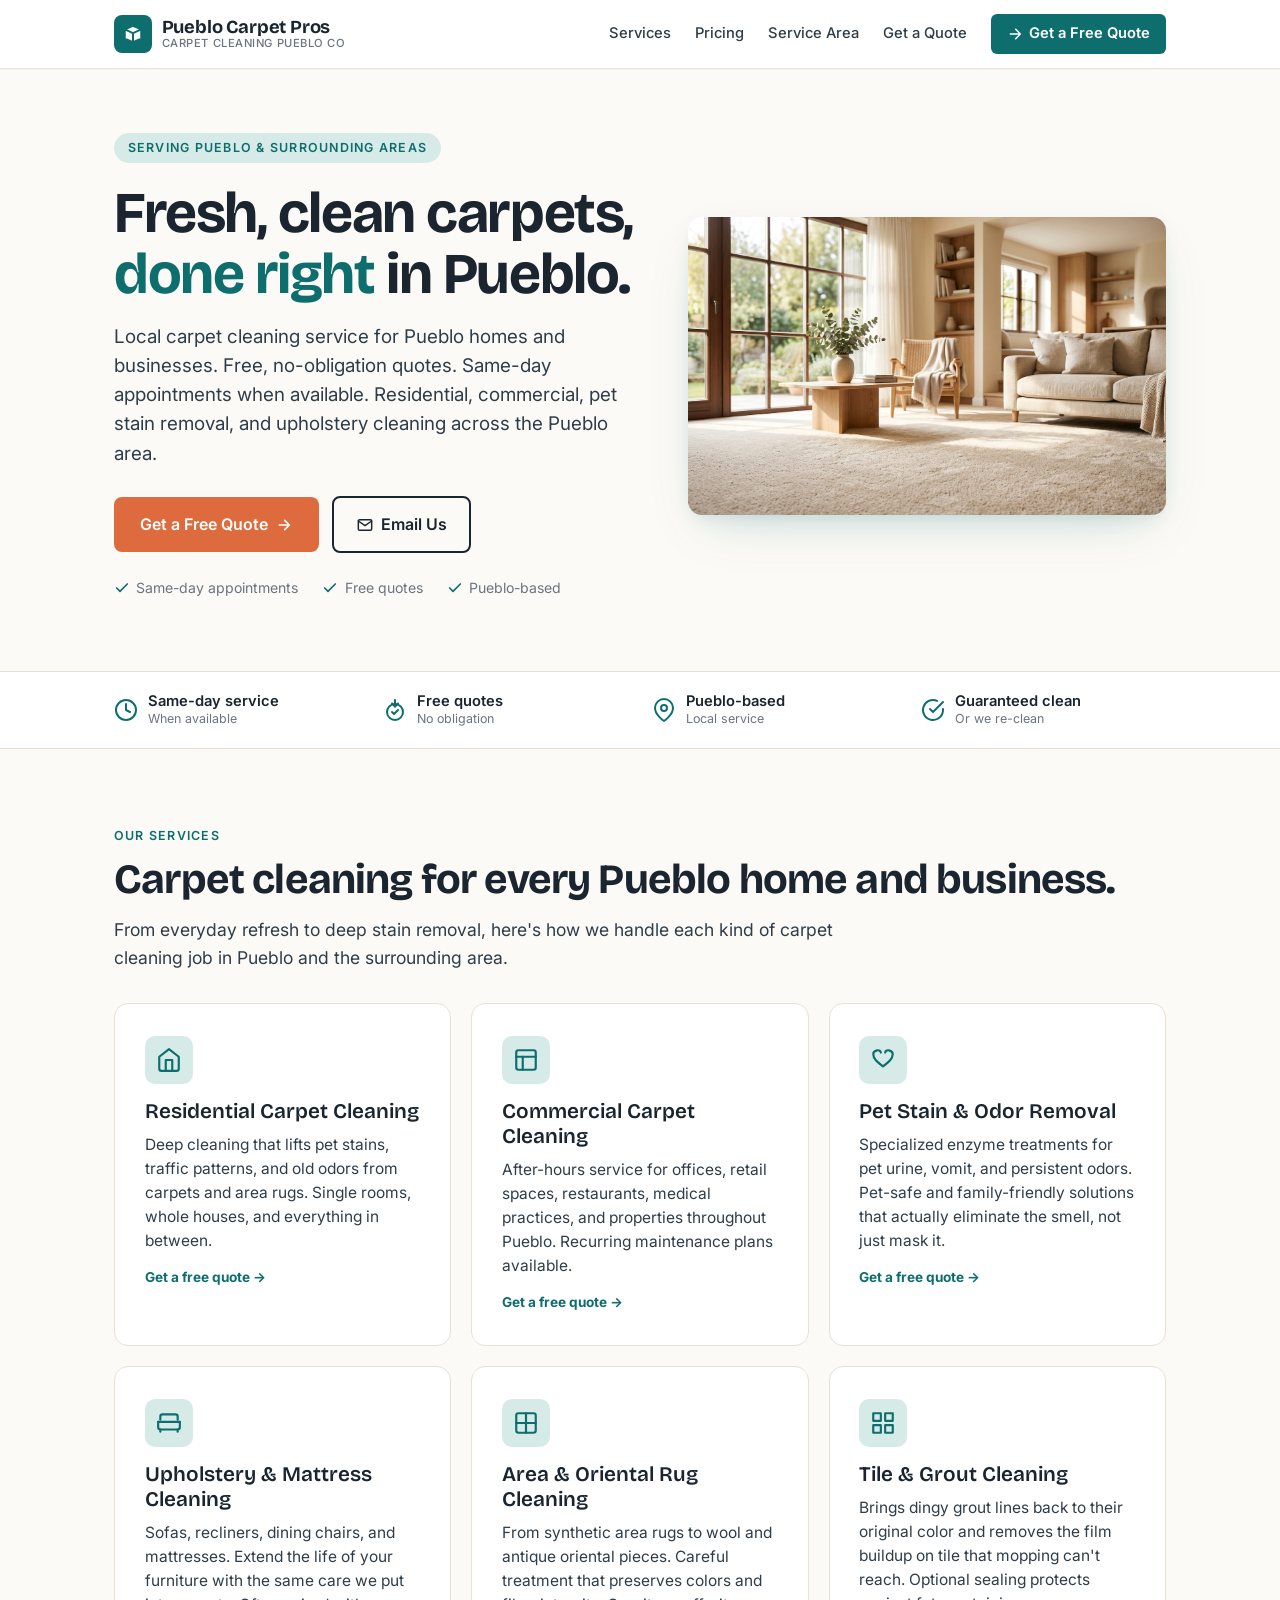
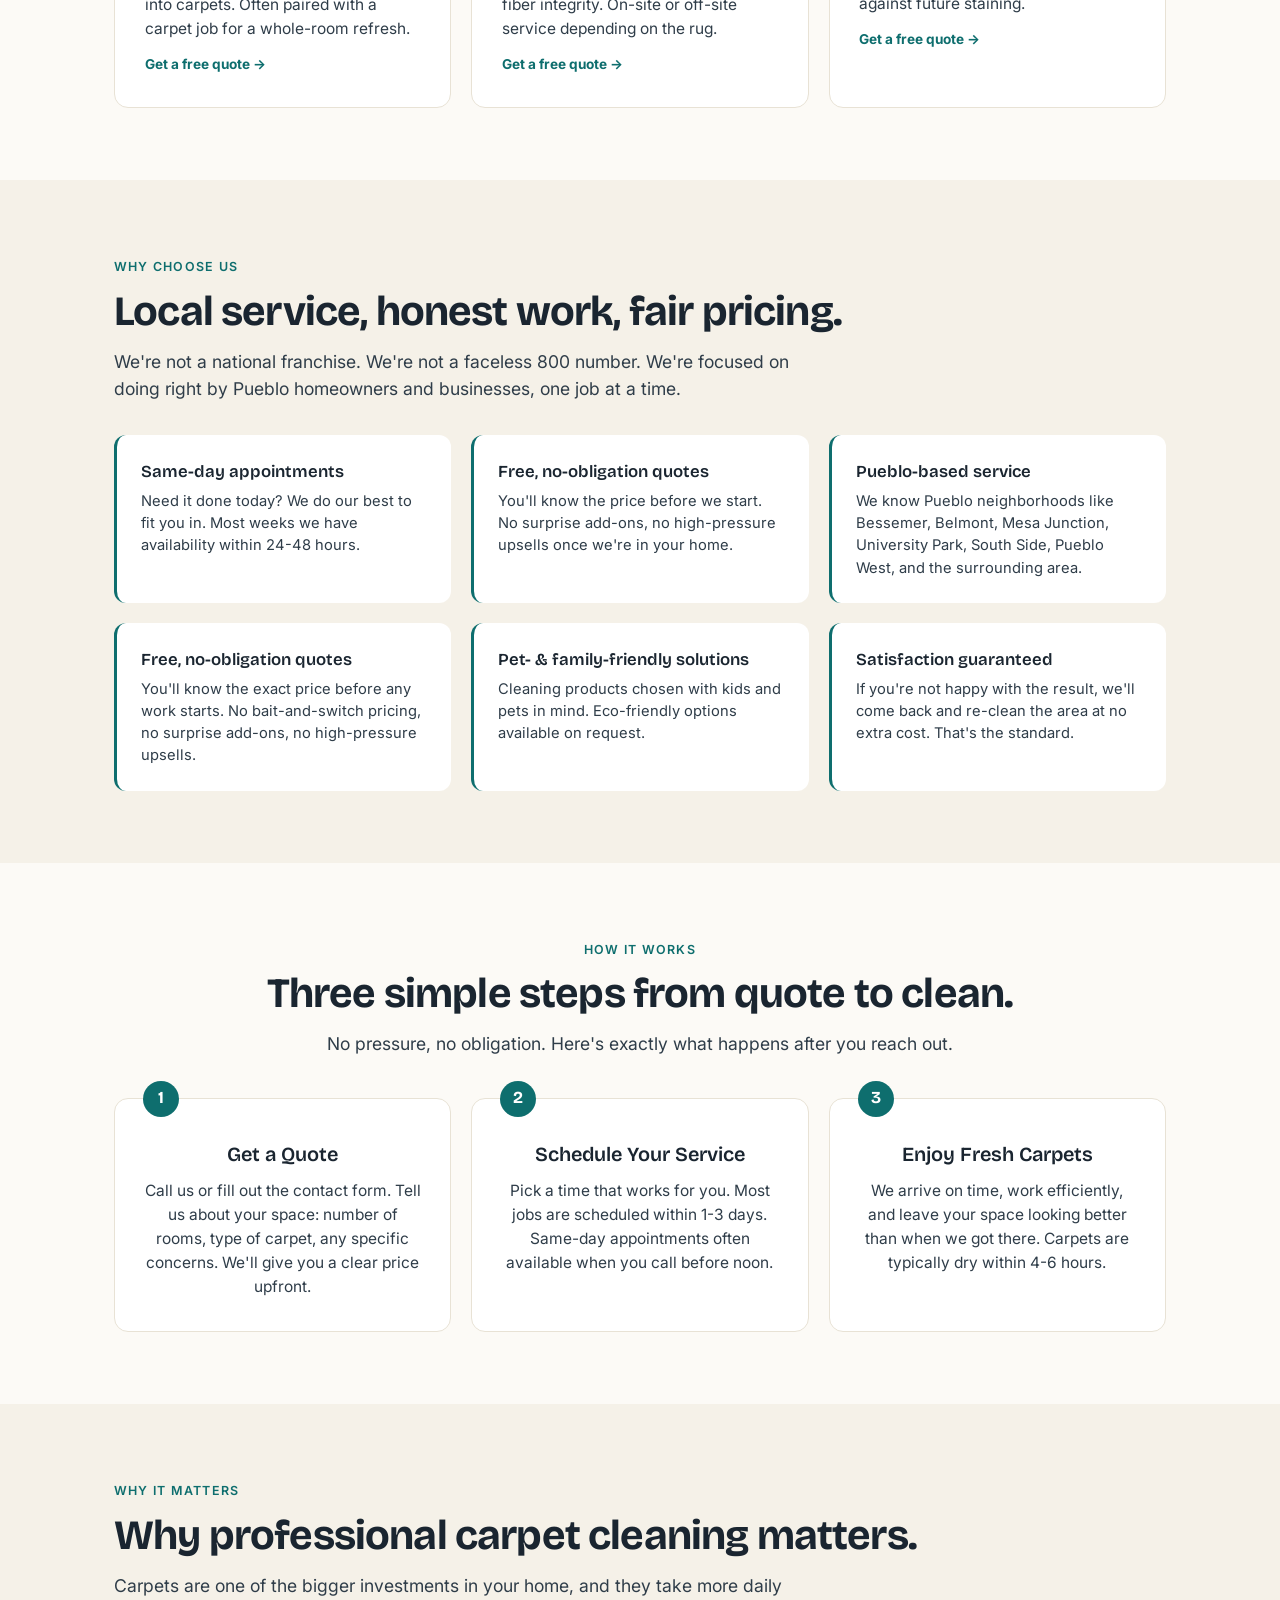
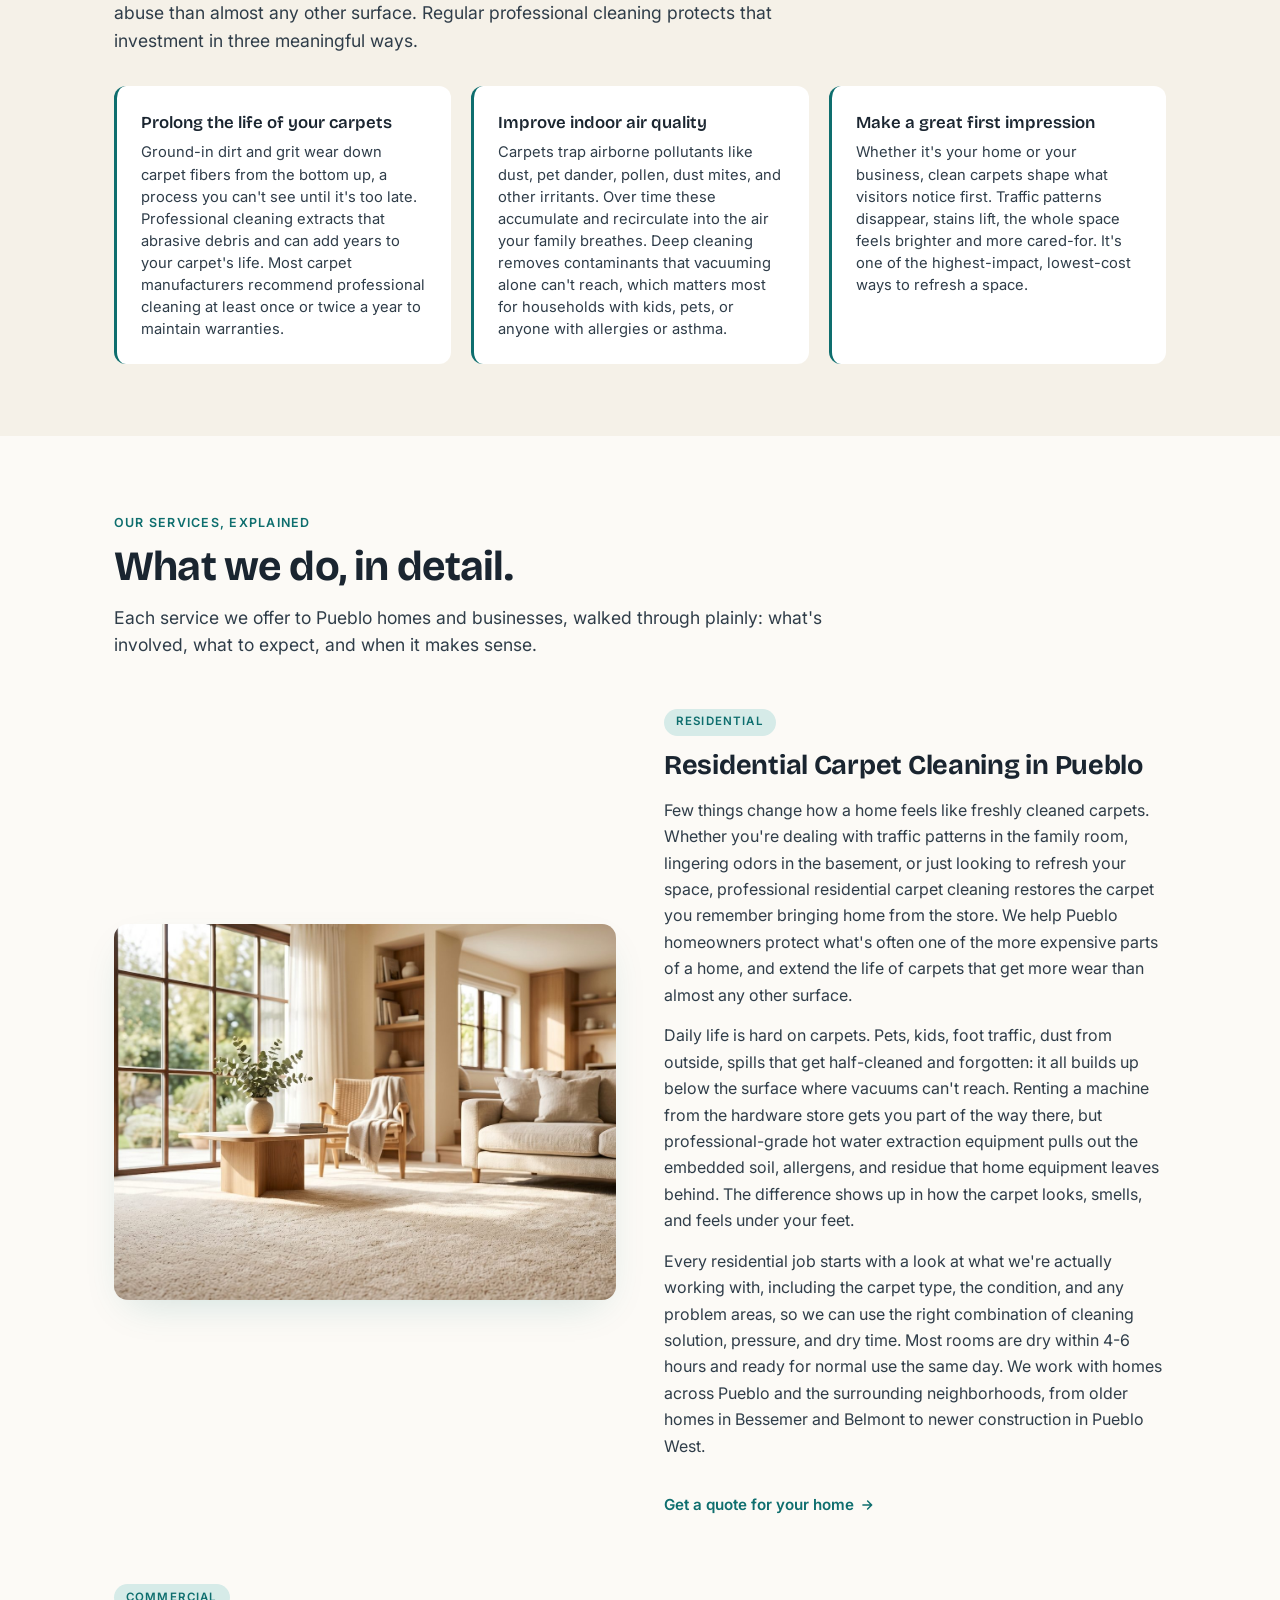
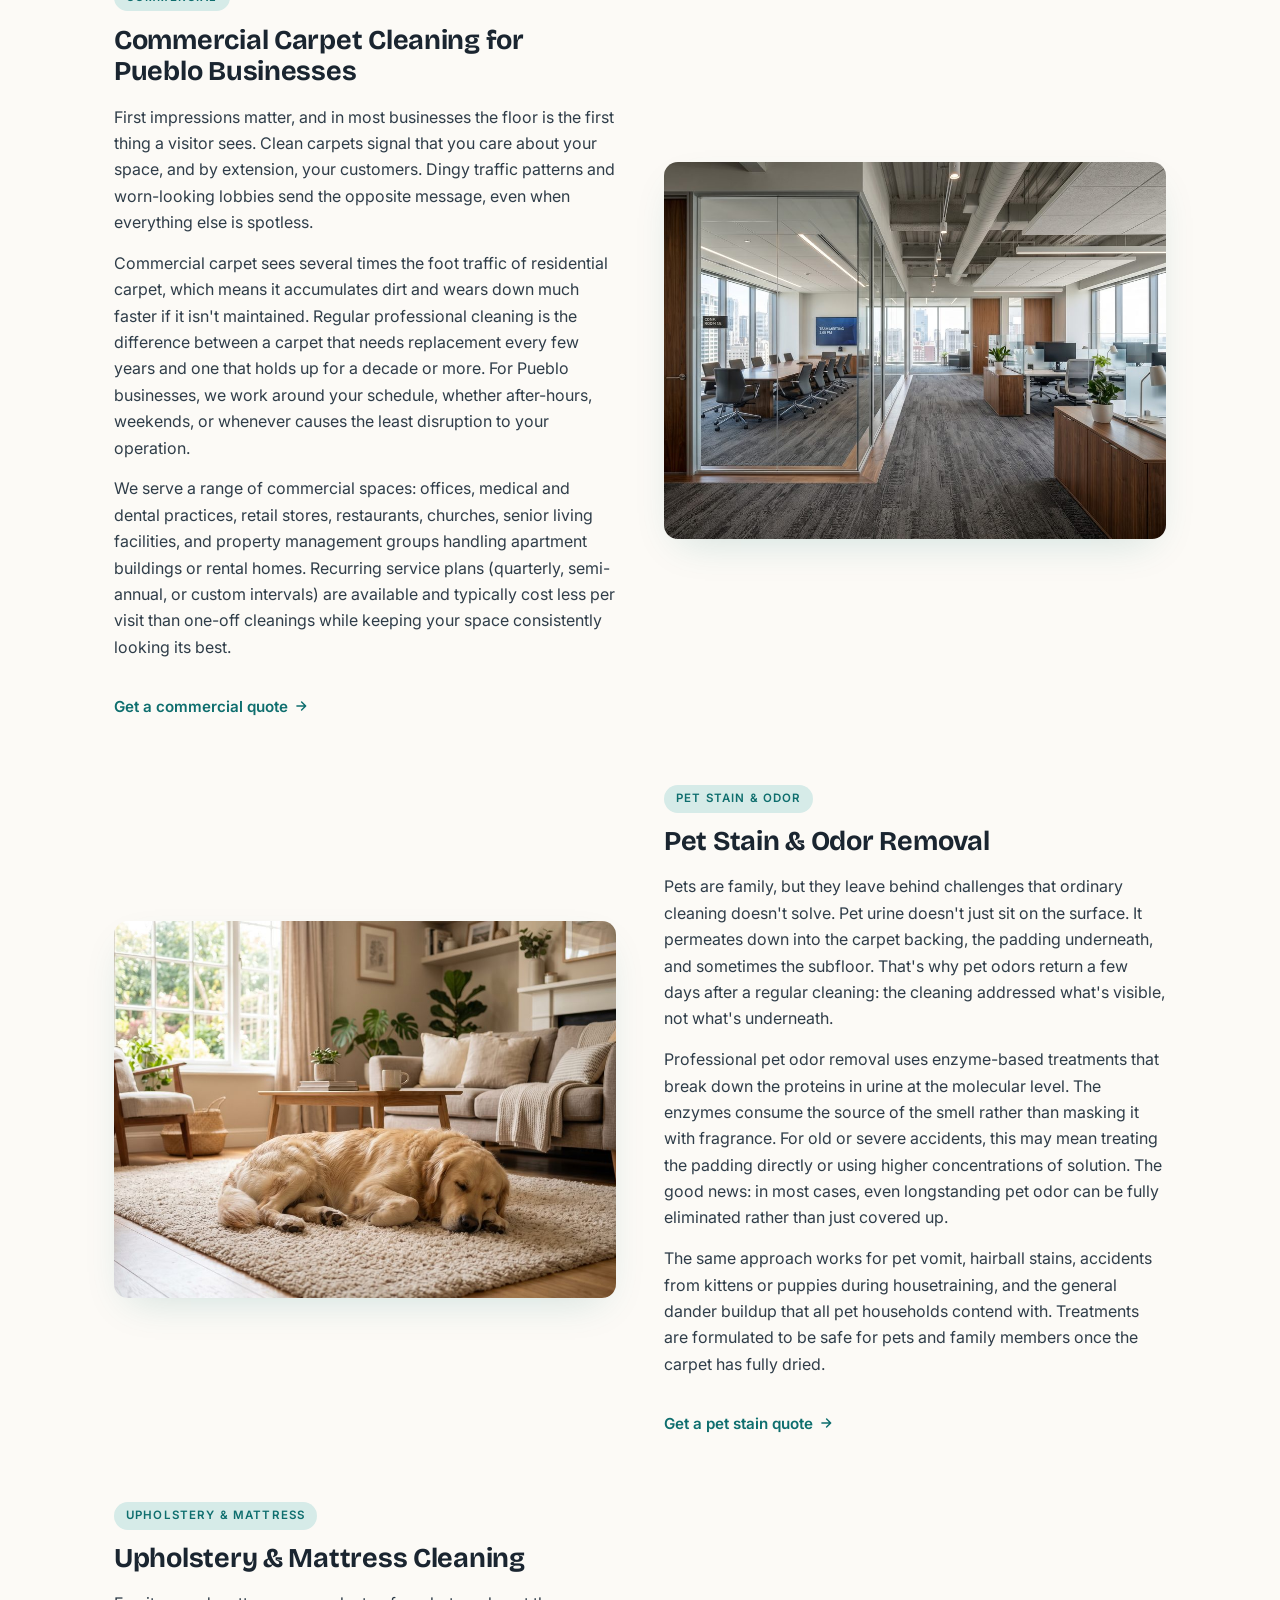
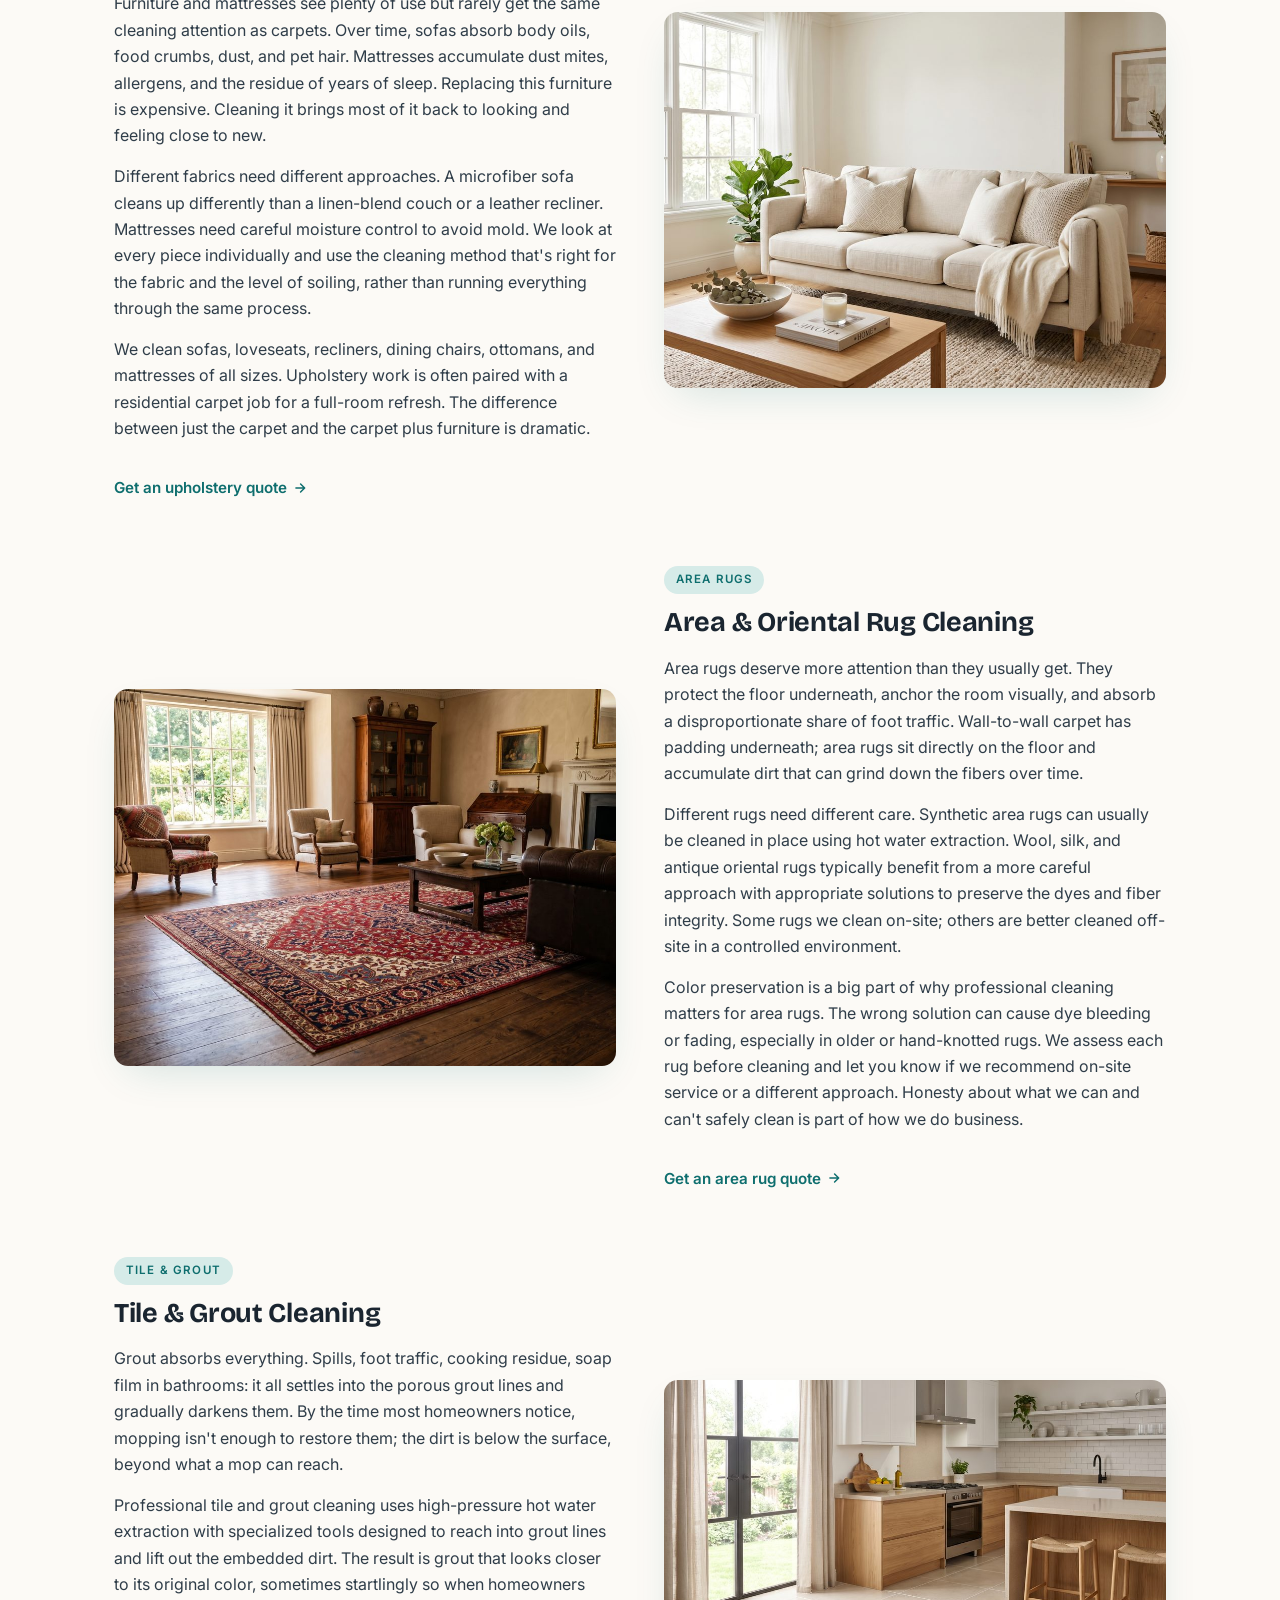
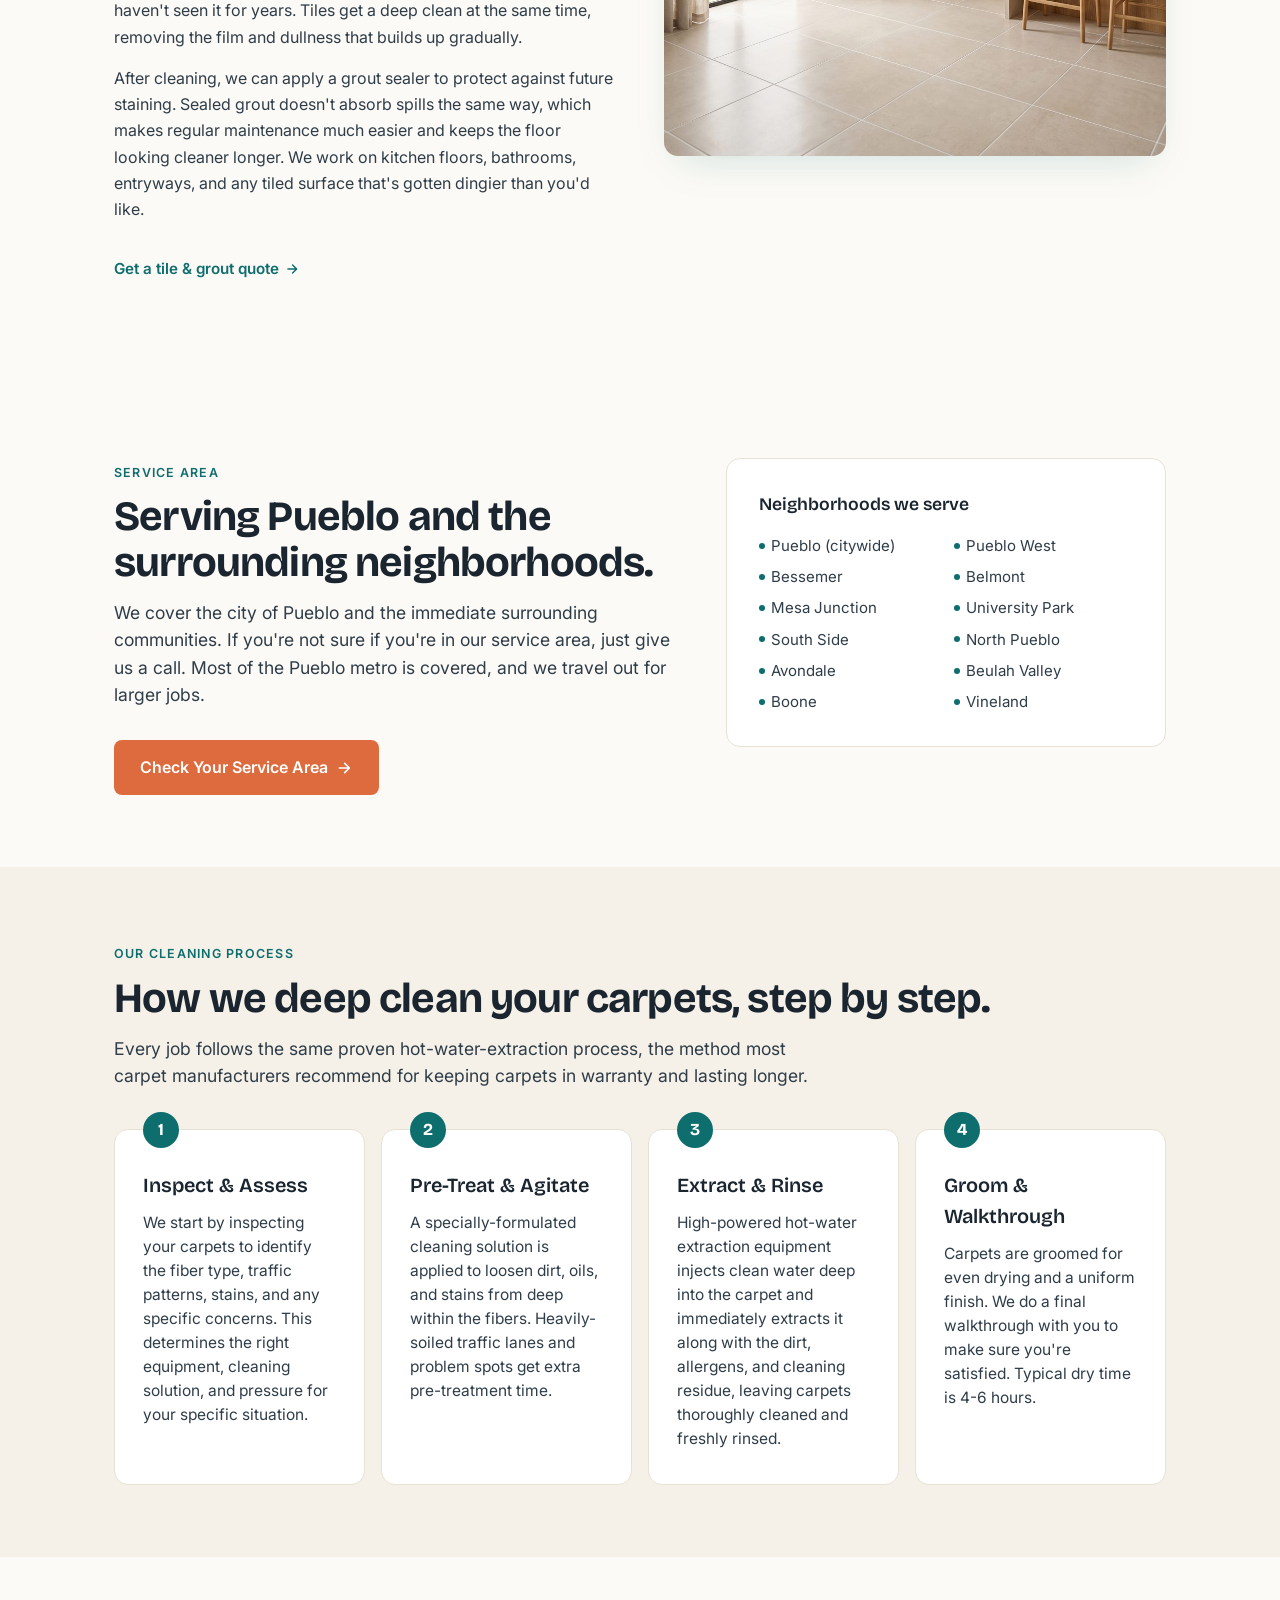
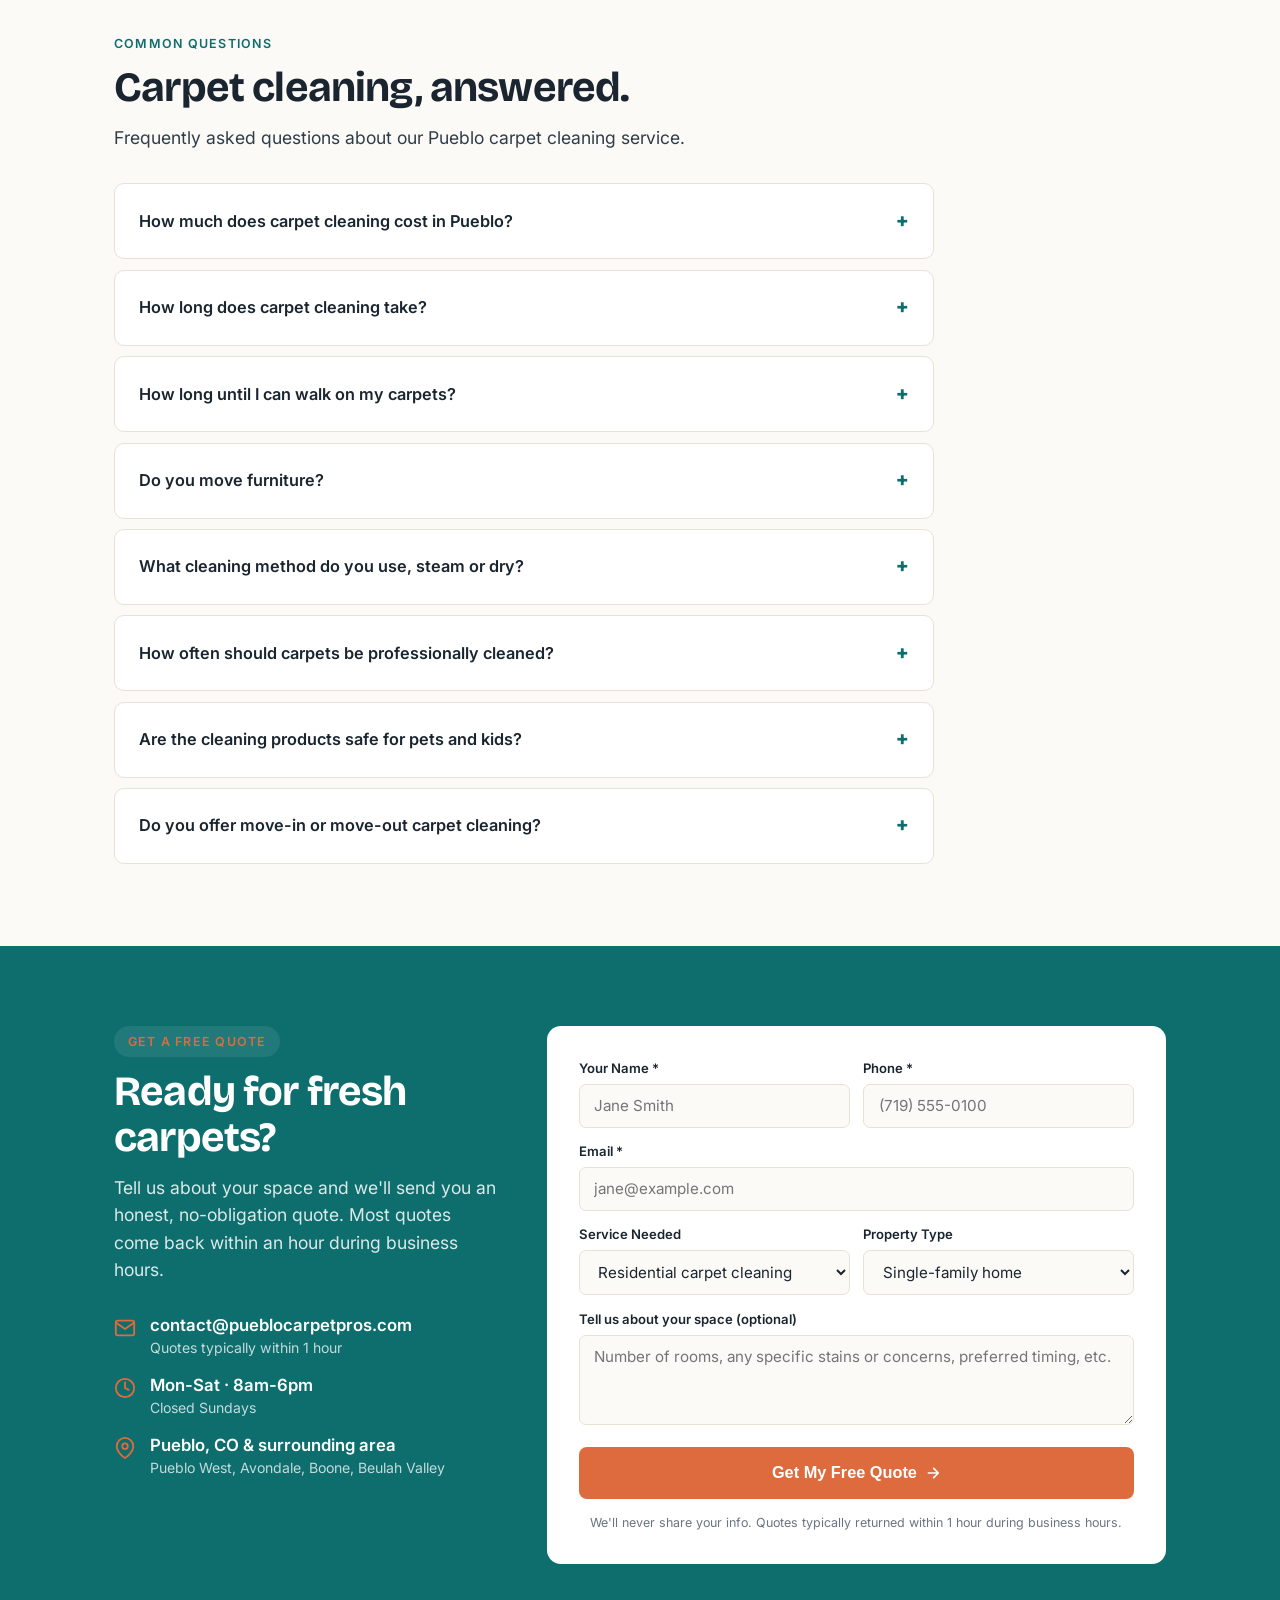
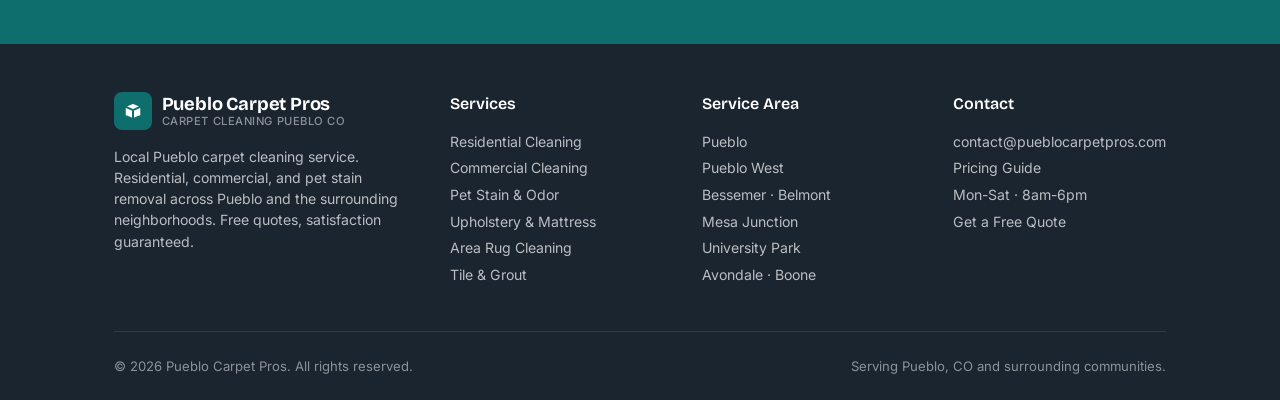
==== commit cb0d9d49: "Phase 1 content expansion: extract shared CSS to styles.css, em-dash cleanup pass (32 dashes removed" ====
--- a/index.html
+++ b/index.html
@@ -60,237 +60,25 @@
 }
 </script>
 
-<style>
-  :root {
-    --bg: #fcfaf6;
-    --surface: #ffffff;
-    --surface-2: #f5f1e8;
-    --ink: #1a2530;
-    --ink-2: #2f3d49;
-    --muted: #6b7480;
-    --rule: #e8e2d5;
-    --rule-2: #f0ecdf;
-    --brand: #0e6e6e;
-    --brand-dark: #0b5757;
-    --brand-tint: #d6ebe8;
-    --accent: #dd6b3d;
-    --accent-dark: #b9572f;
-    --serif: 'Bricolage Grotesque', Georgia, serif;
-    --sans: 'Inter', -apple-system, BlinkMacSystemFont, sans-serif;
-  }
-  * { box-sizing: border-box; margin: 0; padding: 0; }
-  html { scroll-behavior: smooth; }
-  body { background: var(--bg); color: var(--ink); font-family: var(--sans); font-size: 17px; line-height: 1.55; -webkit-font-smoothing: antialiased; }
-  img { max-width: 100%; height: auto; display: block; }
-  a { color: var(--brand); text-decoration: none; }
-  a:hover { color: var(--brand-dark); }
-
-  .wrap { max-width: 1180px; margin: 0 auto; padding: 0 5%; }
-
-  /* HEADER */
-  .header { background: var(--surface); border-bottom: 1px solid var(--rule); position: sticky; top: 0; z-index: 100; padding: 0.85rem 0; box-shadow: 0 1px 0 rgba(0,0,0,0.02); }
-  .header .wrap { display: flex; align-items: center; justify-content: space-between; gap: 1rem; }
-  .logo { display: flex; align-items: center; gap: 0.6rem; }
-  .logo-mark { width: 38px; height: 38px; background: var(--brand); display: flex; align-items: center; justify-content: center; border-radius: 8px; }
-  .logo-mark svg { width: 22px; height: 22px; fill: #fff; }
-  .logo-text { font-family: var(--serif); font-weight: 700; font-size: 1.15rem; color: var(--ink); letter-spacing: -0.01em; line-height: 1; }
-  .logo-text small { display: block; font-family: var(--sans); font-weight: 500; font-size: 0.7rem; color: var(--muted); margin-top: 2px; letter-spacing: 0.05em; text-transform: uppercase; }
-  .header-nav { display: flex; align-items: center; gap: 1.5rem; }
-  .header-nav a.nav-link { font-size: 0.92rem; color: var(--ink-2); font-weight: 500; }
-  .header-nav a.nav-link:hover { color: var(--brand); }
-  @media (max-width: 720px) { .header-nav a.nav-link { display: none; } }
-  .phone-btn { background: var(--brand); color: #fff !important; padding: 0.55rem 1rem; font-weight: 600; font-size: 0.92rem; border-radius: 6px; display: flex; align-items: center; gap: 0.4rem; }
-  .phone-btn:hover { background: var(--brand-dark); color: #fff !important; }
-  .phone-btn svg { width: 16px; height: 16px; }
-
-  /* HERO */
-  .hero { padding: 4rem 0 4.5rem; position: relative; overflow: hidden; }
-  .hero-grid { display: grid; grid-template-columns: 1.1fr 1fr; gap: 3rem; align-items: center; }
-  @media (max-width: 820px) { .hero-grid { grid-template-columns: 1fr; gap: 2rem; } }
-  .hero-eyebrow { display: inline-block; font-size: 0.78rem; font-weight: 600; color: var(--brand); letter-spacing: 0.1em; text-transform: uppercase; background: var(--brand-tint); padding: 0.35rem 0.85rem; border-radius: 999px; margin-bottom: 1.25rem; }
-  .hero h1 { font-family: var(--serif); font-weight: 700; font-size: clamp(2.2rem, 5vw, 3.6rem); line-height: 1.05; letter-spacing: -0.025em; color: var(--ink); margin-bottom: 1.1rem; }
-  .hero h1 span { color: var(--brand); }
-  .hero .sub { font-size: 1.18rem; color: var(--ink-2); line-height: 1.55; margin-bottom: 1.75rem; max-width: 540px; }
-  .hero-ctas { display: flex; flex-wrap: wrap; gap: 0.85rem; align-items: center; margin-bottom: 1.5rem; }
-  .btn-primary { background: var(--accent); color: #fff; padding: 0.95rem 1.65rem; font-weight: 600; font-size: 1rem; border-radius: 8px; border: none; cursor: pointer; transition: background 0.15s; display: inline-flex; align-items: center; gap: 0.5rem; }
-  .btn-primary:hover { background: var(--accent-dark); color: #fff; }
-  .btn-secondary { background: transparent; color: var(--ink); padding: 0.9rem 1.4rem; font-weight: 600; font-size: 1rem; border: 2px solid var(--ink); border-radius: 8px; display: inline-flex; align-items: center; gap: 0.5rem; }
-  .btn-secondary:hover { background: var(--ink); color: #fff; }
-  .hero-trust { display: flex; gap: 1.5rem; flex-wrap: wrap; font-size: 0.88rem; color: var(--muted); }
-  .hero-trust span { display: inline-flex; align-items: center; gap: 0.4rem; }
-  .hero-trust svg { width: 16px; height: 16px; color: var(--brand); }
-  .hero-image { border-radius: 14px; overflow: hidden; box-shadow: 0 20px 50px -20px rgba(14, 110, 110, 0.25), 0 6px 20px -6px rgba(14, 110, 110, 0.15); }
-  .hero-image img { width: 100%; aspect-ratio: 16/10; object-fit: cover; }
-
-  /* SECTION COMMON */
-  section { padding: 4.5rem 0; }
-  .section-eyebrow { display: inline-block; font-size: 0.78rem; font-weight: 600; color: var(--brand); letter-spacing: 0.1em; text-transform: uppercase; margin-bottom: 0.75rem; }
-  h2 { font-family: var(--serif); font-weight: 700; font-size: clamp(1.8rem, 3.5vw, 2.6rem); line-height: 1.1; letter-spacing: -0.02em; color: var(--ink); margin-bottom: 0.85rem; }
-  .section-lead { font-size: 1.1rem; color: var(--ink-2); max-width: 720px; line-height: 1.55; margin-bottom: 2rem; }
-
-  /* TRUST BAR */
-  .trust-bar { background: var(--surface); border-top: 1px solid var(--rule); border-bottom: 1px solid var(--rule); padding: 1.25rem 0; }
-  .trust-bar-grid { display: grid; grid-template-columns: repeat(4, 1fr); gap: 1.5rem; align-items: center; }
-  @media (max-width: 720px) { .trust-bar-grid { grid-template-columns: repeat(2, 1fr); gap: 1rem; } }
-  .trust-item { display: flex; align-items: center; gap: 0.65rem; }
-  .trust-item svg { width: 24px; height: 24px; color: var(--brand); flex-shrink: 0; }
-  .trust-item div { line-height: 1.3; }
-  .trust-item strong { display: block; font-size: 0.92rem; color: var(--ink); font-weight: 600; }
-  .trust-item small { display: block; font-size: 0.78rem; color: var(--muted); }
-
-  /* SERVICES */
-  .services-grid { display: grid; grid-template-columns: repeat(3, 1fr); gap: 1.25rem; margin-top: 2rem; }
-  @media (max-width: 980px) { .services-grid { grid-template-columns: repeat(2, 1fr); } }
-  @media (max-width: 580px) { .services-grid { grid-template-columns: 1fr; } }
-  .service-card { background: var(--surface); border: 1px solid var(--rule); border-radius: 14px; padding: 2rem 1.85rem; transition: border-color 0.15s, box-shadow 0.15s; }
-  .service-card:hover { border-color: var(--brand); box-shadow: 0 10px 30px -10px rgba(14, 110, 110, 0.15); }
-  .service-icon { width: 48px; height: 48px; background: var(--brand-tint); border-radius: 10px; display: flex; align-items: center; justify-content: center; margin-bottom: 1rem; }
-  .service-icon svg { width: 26px; height: 26px; color: var(--brand); }
-  .service-card h3 { font-family: var(--serif); font-weight: 600; font-size: 1.3rem; color: var(--ink); margin-bottom: 0.5rem; line-height: 1.2; }
-  .service-card p { font-size: 0.97rem; color: var(--ink-2); line-height: 1.55; margin-bottom: 0.85rem; }
-  .service-card .price { font-size: 0.85rem; color: var(--muted); font-weight: 500; }
-  .service-card .price strong { color: var(--brand); font-weight: 700; }
-
-  /* SERVICE DETAIL (long-form sections with images) */
-  .service-details { background: var(--bg); }
-  .service-detail { display: grid; grid-template-columns: 1fr 1fr; gap: 3rem; align-items: center; margin-bottom: 4rem; }
-  .service-detail:last-of-type { margin-bottom: 0; }
-  .service-detail.flipped .sd-image { order: 2; }
-  .service-detail.flipped .sd-content { order: 1; }
-  .sd-image { border-radius: 14px; overflow: hidden; box-shadow: 0 15px 40px -15px rgba(14, 110, 110, 0.2); }
-  .sd-image img { width: 100%; aspect-ratio: 4/3; object-fit: cover; display: block; }
-  .sd-content .sd-eyebrow { display: inline-block; font-size: 0.72rem; font-weight: 600; color: var(--brand); letter-spacing: 0.1em; text-transform: uppercase; background: var(--brand-tint); padding: 0.3rem 0.75rem; border-radius: 999px; margin-bottom: 0.85rem; }
-  .sd-content h3 { font-family: var(--serif); font-weight: 700; font-size: 1.7rem; color: var(--ink); margin-bottom: 1rem; line-height: 1.15; letter-spacing: -0.01em; }
-  .sd-content p { font-size: 1rem; line-height: 1.65; margin-bottom: 0.9rem; color: var(--ink-2); }
-  .sd-content .sd-cta { margin-top: 1.25rem; display: inline-flex; align-items: center; gap: 0.4rem; color: var(--brand); font-weight: 600; font-size: 0.95rem; }
-  .sd-content .sd-cta:hover { color: var(--accent); }
-  .sd-content .sd-cta svg { width: 14px; height: 14px; transition: transform 0.15s; }
-  .sd-content .sd-cta:hover svg { transform: translateX(2px); }
-  @media (max-width: 820px) {
-    .service-detail, .service-detail.flipped { grid-template-columns: 1fr; gap: 1.5rem; margin-bottom: 3rem; }
-    .service-detail.flipped .sd-image, .service-detail.flipped .sd-content { order: initial; }
-  }
-
-  /* WHY US */
-  .why-us { background: var(--surface-2); }
-  .why-grid { display: grid; grid-template-columns: repeat(3, 1fr); gap: 1.25rem; margin-top: 2rem; }
-  @media (max-width: 720px) { .why-grid { grid-template-columns: 1fr; } }
-  .why-item { background: var(--surface); padding: 1.5rem; border-radius: 12px; border-left: 3px solid var(--brand); }
-  .why-item h4 { font-family: var(--serif); font-weight: 600; font-size: 1.05rem; color: var(--ink); margin-bottom: 0.35rem; }
-  .why-item p { font-size: 0.92rem; color: var(--ink-2); line-height: 1.5; }
-
-  /* HOW IT WORKS */
-  .steps-grid { display: grid; grid-template-columns: repeat(3, 1fr); gap: 1.25rem; margin-top: 2.5rem; position: relative; }
-  @media (max-width: 720px) { .steps-grid { grid-template-columns: 1fr; } }
-  .steps-grid-4 { display: grid; grid-template-columns: repeat(4, 1fr); gap: 1rem; margin-top: 2.5rem; }
-  @media (max-width: 980px) { .steps-grid-4 { grid-template-columns: repeat(2, 1fr); gap: 1.25rem; } }
-  @media (max-width: 520px) { .steps-grid-4 { grid-template-columns: 1fr; } }
-  .step { background: var(--surface); border: 1px solid var(--rule); border-radius: 14px; padding: 2rem 1.75rem; position: relative; }
-  .step-num { position: absolute; top: -18px; left: 1.75rem; background: var(--brand); color: #fff; width: 36px; height: 36px; border-radius: 50%; display: flex; align-items: center; justify-content: center; font-family: var(--serif); font-weight: 700; font-size: 1.05rem; }
-  .step h4 { font-family: var(--serif); font-weight: 600; font-size: 1.25rem; color: var(--ink); margin: 0.5rem 0 0.6rem; }
-  .step p { font-size: 0.97rem; color: var(--ink-2); line-height: 1.55; }
-
-  /* PRICING */
-  .pricing-table { background: var(--surface); border: 1px solid var(--rule); border-radius: 14px; overflow: hidden; margin-top: 2rem; }
-  .pricing-row { display: grid; grid-template-columns: 1fr auto; padding: 1.15rem 1.75rem; border-bottom: 1px solid var(--rule-2); align-items: center; gap: 1rem; }
-  .pricing-row:last-of-type { border-bottom: none; }
-  .pricing-row .item { font-weight: 500; color: var(--ink); font-size: 1rem; }
-  .pricing-row .item small { display: block; color: var(--muted); font-size: 0.82rem; font-weight: 400; margin-top: 2px; }
-  .pricing-row .price-val { font-family: var(--serif); font-weight: 700; color: var(--brand); font-size: 1.2rem; }
-  .pricing-row .price-val small { font-size: 0.7rem; color: var(--muted); font-weight: 500; margin-right: 4px; }
-  .pricing-note { background: var(--brand-tint); padding: 1.15rem 1.75rem; font-size: 0.92rem; color: var(--ink-2); }
-  .pricing-note strong { color: var(--brand-dark); }
-
-  /* SERVICE AREA */
-  .area-grid { display: grid; grid-template-columns: 1.3fr 1fr; gap: 2.5rem; align-items: start; margin-top: 2rem; }
-  @media (max-width: 720px) { .area-grid { grid-template-columns: 1fr; gap: 1.5rem; } }
-  .area-list { background: var(--surface); border: 1px solid var(--rule); border-radius: 14px; padding: 2rem; }
-  .area-list h3 { font-family: var(--serif); font-weight: 600; font-size: 1.1rem; color: var(--ink); margin-bottom: 1rem; }
-  .area-list ul { list-style: none; display: grid; grid-template-columns: 1fr 1fr; gap: 0.5rem 1rem; }
-  .area-list ul li { display: flex; align-items: center; gap: 0.4rem; font-size: 0.94rem; color: var(--ink-2); }
-  .area-list ul li::before { content: ''; width: 6px; height: 6px; background: var(--brand); border-radius: 50%; flex-shrink: 0; }
-
-  /* TESTIMONIALS */
-  .testimonials { background: var(--surface-2); }
-  .test-grid { display: grid; grid-template-columns: repeat(3, 1fr); gap: 1.25rem; margin-top: 2.5rem; }
-  @media (max-width: 820px) { .test-grid { grid-template-columns: 1fr; } }
-  .test-card { background: var(--surface); padding: 1.75rem; border-radius: 12px; border-top: 3px solid var(--accent); }
-  .test-stars { color: var(--accent); font-size: 1rem; letter-spacing: 2px; margin-bottom: 0.85rem; }
-  .test-quote { font-family: var(--serif); font-weight: 500; font-size: 1.05rem; line-height: 1.45; color: var(--ink); margin-bottom: 1rem; }
-  .test-quote::before { content: '"'; color: var(--brand); }
-  .test-quote::after { content: '"'; color: var(--brand); }
-  .test-author { font-size: 0.85rem; color: var(--muted); font-weight: 500; }
-
-  /* FAQ */
-  .faq-list { margin-top: 2rem; max-width: 820px; }
-  .faq-item { background: var(--surface); border: 1px solid var(--rule); border-radius: 10px; margin-bottom: 0.65rem; overflow: hidden; }
-  .faq-q { padding: 1.15rem 1.5rem; font-weight: 600; font-size: 1.02rem; color: var(--ink); cursor: pointer; list-style: none; display: flex; justify-content: space-between; align-items: center; gap: 1rem; }
-  .faq-q::after { content: '+'; font-family: var(--serif); font-weight: 700; font-size: 1.5rem; color: var(--brand); transition: transform 0.2s; }
-  details[open] .faq-q::after { transform: rotate(45deg); }
-  .faq-a { padding: 0 1.5rem 1.25rem; color: var(--ink-2); line-height: 1.6; font-size: 0.97rem; }
-
-  /* CONTACT */
-  .contact { background: var(--brand); color: #fff; padding: 5rem 0; }
-  .contact-grid { display: grid; grid-template-columns: 1fr 1.1fr; gap: 3rem; align-items: start; }
-  @media (max-width: 820px) { .contact-grid { grid-template-columns: 1fr; gap: 2rem; } }
-  .contact-info .section-eyebrow { color: var(--accent); background: rgba(255,255,255,0.08); padding: 0.35rem 0.85rem; border-radius: 999px; }
-  .contact-info h2 { color: #fff; }
-  .contact-info .section-lead { color: rgba(255,255,255,0.85); }
-  .contact-details { margin-top: 1.5rem; }
-  .contact-detail { display: flex; align-items: start; gap: 0.85rem; margin-bottom: 1rem; }
-  .contact-detail svg { width: 22px; height: 22px; color: var(--accent); flex-shrink: 0; margin-top: 2px; }
-  .contact-detail strong { display: block; font-size: 1.05rem; font-weight: 600; color: #fff; line-height: 1.2; }
-  .contact-detail span { display: block; font-size: 0.88rem; color: rgba(255,255,255,0.75); margin-top: 2px; }
-  .contact-form { background: var(--surface); padding: 2rem; border-radius: 14px; }
-  .form-row { display: grid; grid-template-columns: 1fr 1fr; gap: 0.85rem; margin-bottom: 0.85rem; }
-  @media (max-width: 520px) { .form-row { grid-template-columns: 1fr; } }
-  .form-field { display: flex; flex-direction: column; gap: 0.35rem; }
-  .form-field.full { grid-column: 1 / -1; }
-  .form-field label { font-size: 0.82rem; font-weight: 600; color: var(--ink); }
-  .form-field input, .form-field select, .form-field textarea { padding: 0.7rem 0.9rem; border: 1px solid var(--rule); border-radius: 7px; font-family: var(--sans); font-size: 0.95rem; color: var(--ink); background: var(--bg); }
-  .form-field input:focus, .form-field select:focus, .form-field textarea:focus { outline: none; border-color: var(--brand); }
-  .form-field textarea { min-height: 90px; resize: vertical; }
-  .contact-form .btn-primary { width: 100%; justify-content: center; margin-top: 0.5rem; padding: 1.05rem; font-size: 1.02rem; }
-  .form-disclaim { font-size: 0.78rem; color: var(--muted); text-align: center; margin-top: 0.85rem; }
-
-  /* FOOTER */
-  footer { background: var(--ink); color: #fff; padding: 3rem 0 1.5rem; }
-  .footer-grid { display: grid; grid-template-columns: 1.4fr 1fr 1fr 1fr; gap: 2.5rem; margin-bottom: 2.5rem; }
-  @media (max-width: 720px) { .footer-grid { grid-template-columns: 1fr 1fr; gap: 1.5rem; } }
-  @media (max-width: 480px) { .footer-grid { grid-template-columns: 1fr; } }
-  footer h4 { font-family: var(--serif); font-weight: 600; font-size: 1rem; color: #fff; margin-bottom: 0.85rem; }
-  footer p, footer li { font-size: 0.88rem; color: rgba(255,255,255,0.7); line-height: 1.5; }
-  footer ul { list-style: none; }
-  footer ul li { margin-bottom: 0.35rem; }
-  footer ul li a { color: rgba(255,255,255,0.7); }
-  footer ul li a:hover { color: var(--accent); }
-  footer .logo-text { color: #fff; }
-  footer .logo-text small { color: rgba(255,255,255,0.5); }
-  footer .footer-bottom { padding-top: 1.5rem; border-top: 1px solid rgba(255,255,255,0.1); display: flex; justify-content: space-between; flex-wrap: wrap; gap: 1rem; font-size: 0.82rem; color: rgba(255,255,255,0.5); }
-
-  /* HELPER */
-  .center { text-align: center; }
-  .text-center-section { text-align: center; }
-  .text-center-section .section-lead { margin-left: auto; margin-right: auto; }
-</style>
+<link rel="stylesheet" href="/styles.css" />
 </head>
 <body>
 
 <!-- HEADER -->
 <header class="header">
   <div class="wrap">
-    <a href="#" class="logo">
+    <a href="/" class="logo">
       <span class="logo-mark">
         <svg viewBox="0 0 24 24" fill="none" stroke="currentColor" stroke-width="2.2" stroke-linecap="round" stroke-linejoin="round"><path d="M3 7l9-4 9 4M3 7v10l9 4 9-4V7M3 7l9 4 9-4M12 11v10"/></svg>
       </span>
       <span class="logo-text">Pueblo Carpet Pros<small>Carpet Cleaning Pueblo CO</small></span>
     </a>
     <nav class="header-nav">
-      <a href="#services" class="nav-link">Services</a>
-      <a href="#pricing" class="nav-link">Pricing</a>
-      <a href="#service-area" class="nav-link">Service Area</a>
-      <a href="#contact" class="nav-link">Get a Quote</a>
-      <a href="#contact" class="phone-btn">
+      <a href="/#services" class="nav-link">Services</a>
+      <a href="/carpet-cleaning-cost-pueblo/" class="nav-link">Pricing</a>
+      <a href="/#service-area" class="nav-link">Service Area</a>
+      <a href="/#contact" class="nav-link">Get a Quote</a>
+      <a href="/#contact" class="phone-btn">
         <svg viewBox="0 0 24 24" fill="none" stroke="currentColor" stroke-width="2.2" stroke-linecap="round" stroke-linejoin="round"><path d="M5 12h14M13 5l7 7-7 7"/></svg>
         Get a Free Quote
       </a>
@@ -304,7 +92,7 @@
     <div class="hero-grid">
       <div>
         <span class="hero-eyebrow">Serving Pueblo &amp; Surrounding Areas</span>
-        <h1>Fresh, clean carpets — <span>done right</span> in Pueblo.</h1>
+        <h1>Fresh, clean carpets, <span>done right</span> in Pueblo.</h1>
         <p class="sub">Local carpet cleaning service for Pueblo homes and businesses. Free, no-obligation quotes. Same-day appointments when available. Residential, commercial, pet stain removal, and upholstery cleaning across the Pueblo area.</p>
         <div class="hero-ctas">
           <a href="#contact" class="btn-primary">
@@ -382,7 +170,7 @@
           <svg viewBox="0 0 24 24" fill="none" stroke="currentColor" stroke-width="2" stroke-linecap="round" stroke-linejoin="round"><path d="M10 5.172C10 3.782 8.423 2.679 6.5 3.061 4.577 3.443 3 5.024 3 6.5c0 4.5 4 7.5 9 11.5 5-4 9-7 9-11.5 0-1.476-1.577-3.057-3.5-3.439C15.577 2.679 14 3.782 14 5.172"/></svg>
         </div>
         <h3>Pet Stain &amp; Odor Removal</h3>
-        <p>Specialized enzyme treatments for pet urine, vomit, and persistent odors. Pet-safe and family-friendly solutions that actually eliminate the smell — not just mask it.</p>
+        <p>Specialized enzyme treatments for pet urine, vomit, and persistent odors. Pet-safe and family-friendly solutions that actually eliminate the smell, not just mask it.</p>
         <div class="price"><a href="#contact"><strong>Get a free quote →</strong></a></div>
       </div>
 
@@ -391,7 +179,7 @@
           <svg viewBox="0 0 24 24" fill="none" stroke="currentColor" stroke-width="2" stroke-linecap="round" stroke-linejoin="round"><path d="M20 9V6a2 2 0 0 0-2-2H6a2 2 0 0 0-2 2v3"/><path d="M2 11v5a2 2 0 0 0 2 2v2"/><path d="M22 11v5a2 2 0 0 1-2 2v2"/><path d="M4 18h16"/><path d="M2 11h20"/></svg>
         </div>
         <h3>Upholstery &amp; Mattress Cleaning</h3>
-        <p>Sofas, recliners, dining chairs, mattresses — extend the life of your furniture with the same care we put into carpets. Often paired with a carpet job for a whole-room refresh.</p>
+        <p>Sofas, recliners, dining chairs, and mattresses. Extend the life of your furniture with the same care we put into carpets. Often paired with a carpet job for a whole-room refresh.</p>
         <div class="price"><a href="#contact"><strong>Get a free quote →</strong></a></div>
       </div>
 
@@ -400,7 +188,7 @@
           <svg viewBox="0 0 24 24" fill="none" stroke="currentColor" stroke-width="2" stroke-linecap="round" stroke-linejoin="round"><rect x="3" y="3" width="18" height="18" rx="2"/><path d="M3 12h18M12 3v18"/></svg>
         </div>
         <h3>Area &amp; Oriental Rug Cleaning</h3>
-        <p>From synthetic area rugs to wool and antique oriental pieces — careful treatment that preserves colors and fiber integrity. On-site or off-site service depending on the rug.</p>
+        <p>From synthetic area rugs to wool and antique oriental pieces. Careful treatment that preserves colors and fiber integrity. On-site or off-site service depending on the rug.</p>
         <div class="price"><a href="#contact"><strong>Get a free quote →</strong></a></div>
       </div>
 
@@ -421,7 +209,7 @@
   <div class="wrap">
     <span class="section-eyebrow">Why Choose Us</span>
     <h2>Local service, honest work, fair pricing.</h2>
-    <p class="section-lead">We're not a national franchise. We're not a faceless 800 number. We're focused on doing right by Pueblo homeowners and businesses — one job at a time.</p>
+    <p class="section-lead">We're not a national franchise. We're not a faceless 800 number. We're focused on doing right by Pueblo homeowners and businesses, one job at a time.</p>
 
     <div class="why-grid">
       <div class="why-item">
@@ -434,7 +222,7 @@
       </div>
       <div class="why-item">
         <h4>Pueblo-based service</h4>
-        <p>We know Pueblo neighborhoods — Bessemer, Belmont, Mesa Junction, University Park, South Side, Pueblo West, and the surrounding area.</p>
+        <p>We know Pueblo neighborhoods like Bessemer, Belmont, Mesa Junction, University Park, South Side, Pueblo West, and the surrounding area.</p>
       </div>
       <div class="why-item">
         <h4>Free, no-obligation quotes</h4>
@@ -463,7 +251,7 @@
       <div class="step">
         <div class="step-num">1</div>
         <h4>Get a Quote</h4>
-        <p>Call us or fill out the contact form. Tell us about your space — number of rooms, type of carpet, any specific concerns. We'll give you a clear price upfront.</p>
+        <p>Call us or fill out the contact form. Tell us about your space: number of rooms, type of carpet, any specific concerns. We'll give you a clear price upfront.</p>
       </div>
       <div class="step">
         <div class="step-num">2</div>
@@ -484,16 +272,16 @@
   <div class="wrap">
     <span class="section-eyebrow">Why It Matters</span>
     <h2>Why professional carpet cleaning matters.</h2>
-    <p class="section-lead">Carpets are one of the bigger investments in your home — and they take more daily abuse than almost any other surface. Regular professional cleaning protects that investment in three meaningful ways.</p>
+    <p class="section-lead">Carpets are one of the bigger investments in your home, and they take more daily abuse than almost any other surface. Regular professional cleaning protects that investment in three meaningful ways.</p>
 
     <div class="why-grid">
       <div class="why-item">
         <h4>Prolong the life of your carpets</h4>
-        <p>Ground-in dirt and grit wear down carpet fibers from the bottom up — a process you can't see until it's too late. Professional cleaning extracts that abrasive debris and can add years to your carpet's life. Most carpet manufacturers recommend professional cleaning at least once or twice a year to maintain warranties.</p>
+        <p>Ground-in dirt and grit wear down carpet fibers from the bottom up, a process you can't see until it's too late. Professional cleaning extracts that abrasive debris and can add years to your carpet's life. Most carpet manufacturers recommend professional cleaning at least once or twice a year to maintain warranties.</p>
       </div>
       <div class="why-item">
         <h4>Improve indoor air quality</h4>
-        <p>Carpets trap airborne pollutants — dust, pet dander, pollen, dust mites, and other irritants. Over time these accumulate and recirculate into the air your family breathes. Deep cleaning removes contaminants that vacuuming alone can't reach, which matters most for households with kids, pets, or anyone with allergies or asthma.</p>
+        <p>Carpets trap airborne pollutants like dust, pet dander, pollen, dust mites, and other irritants. Over time these accumulate and recirculate into the air your family breathes. Deep cleaning removes contaminants that vacuuming alone can't reach, which matters most for households with kids, pets, or anyone with allergies or asthma.</p>
       </div>
       <div class="why-item">
         <h4>Make a great first impression</h4>
@@ -508,7 +296,7 @@
   <div class="wrap">
     <span class="section-eyebrow">Our Services, Explained</span>
     <h2>What we do, in detail.</h2>
-    <p class="section-lead">Each service we offer to Pueblo homes and businesses, walked through plainly — what's involved, what to expect, and when it makes sense.</p>
+    <p class="section-lead">Each service we offer to Pueblo homes and businesses, walked through plainly: what's involved, what to expect, and when it makes sense.</p>
 
     <div style="margin-top: 3rem;">
 
@@ -520,9 +308,9 @@
         <div class="sd-content">
           <span class="sd-eyebrow">Residential</span>
           <h3>Residential Carpet Cleaning in Pueblo</h3>
-          <p>Few things change how a home feels like freshly cleaned carpets. Whether you're dealing with traffic patterns in the family room, lingering odors in the basement, or just looking to refresh your space, professional residential carpet cleaning restores the carpet you remember bringing home from the store. We help Pueblo homeowners protect what's often one of the more expensive parts of a home — and extend the life of carpets that get more wear than almost any other surface.</p>
-          <p>Daily life is hard on carpets. Pets, kids, foot traffic, dust from outside, spills that get half-cleaned and forgotten — it all builds up below the surface where vacuums can't reach. Renting a machine from the hardware store gets you part of the way there, but professional-grade hot water extraction equipment pulls out the embedded soil, allergens, and residue that home equipment leaves behind. The difference shows up in how the carpet looks, smells, and feels under your feet.</p>
-          <p>Every residential job starts with a look at what we're actually working with — the carpet type, the condition, any problem areas — so we can use the right combination of cleaning solution, pressure, and dry time. Most rooms are dry within 4-6 hours and ready for normal use the same day. We work with homes across Pueblo and the surrounding neighborhoods, from older homes in Bessemer and Belmont to newer construction in Pueblo West.</p>
+          <p>Few things change how a home feels like freshly cleaned carpets. Whether you're dealing with traffic patterns in the family room, lingering odors in the basement, or just looking to refresh your space, professional residential carpet cleaning restores the carpet you remember bringing home from the store. We help Pueblo homeowners protect what's often one of the more expensive parts of a home, and extend the life of carpets that get more wear than almost any other surface.</p>
+          <p>Daily life is hard on carpets. Pets, kids, foot traffic, dust from outside, spills that get half-cleaned and forgotten: it all builds up below the surface where vacuums can't reach. Renting a machine from the hardware store gets you part of the way there, but professional-grade hot water extraction equipment pulls out the embedded soil, allergens, and residue that home equipment leaves behind. The difference shows up in how the carpet looks, smells, and feels under your feet.</p>
+          <p>Every residential job starts with a look at what we're actually working with, including the carpet type, the condition, and any problem areas, so we can use the right combination of cleaning solution, pressure, and dry time. Most rooms are dry within 4-6 hours and ready for normal use the same day. We work with homes across Pueblo and the surrounding neighborhoods, from older homes in Bessemer and Belmont to newer construction in Pueblo West.</p>
           <a href="#contact" class="sd-cta">Get a quote for your home <svg viewBox="0 0 24 24" fill="none" stroke="currentColor" stroke-width="2.5" stroke-linecap="round" stroke-linejoin="round"><path d="M5 12h14M13 5l7 7-7 7"/></svg></a>
         </div>
       </div>
@@ -535,9 +323,9 @@
         <div class="sd-content">
           <span class="sd-eyebrow">Commercial</span>
           <h3>Commercial Carpet Cleaning for Pueblo Businesses</h3>
-          <p>First impressions matter, and in most businesses the floor is the first thing a visitor sees. Clean carpets signal that you care about your space — and by extension, your customers. Dingy traffic patterns and worn-looking lobbies send the opposite message, even when everything else is spotless.</p>
-          <p>Commercial carpet sees several times the foot traffic of residential carpet, which means it accumulates dirt and wears down much faster if it isn't maintained. Regular professional cleaning is the difference between a carpet that needs replacement every few years and one that holds up for a decade or more. For Pueblo businesses, we work around your schedule — after-hours, weekends, or whenever causes the least disruption to your operation.</p>
-          <p>We serve a range of commercial spaces: offices, medical and dental practices, retail stores, restaurants, churches, senior living facilities, and property management groups handling apartment buildings or rental homes. Recurring service plans — quarterly, semi-annual, or custom intervals — are available and typically cost less per visit than one-off cleanings while keeping your space consistently looking its best.</p>
+          <p>First impressions matter, and in most businesses the floor is the first thing a visitor sees. Clean carpets signal that you care about your space, and by extension, your customers. Dingy traffic patterns and worn-looking lobbies send the opposite message, even when everything else is spotless.</p>
+          <p>Commercial carpet sees several times the foot traffic of residential carpet, which means it accumulates dirt and wears down much faster if it isn't maintained. Regular professional cleaning is the difference between a carpet that needs replacement every few years and one that holds up for a decade or more. For Pueblo businesses, we work around your schedule, whether after-hours, weekends, or whenever causes the least disruption to your operation.</p>
+          <p>We serve a range of commercial spaces: offices, medical and dental practices, retail stores, restaurants, churches, senior living facilities, and property management groups handling apartment buildings or rental homes. Recurring service plans (quarterly, semi-annual, or custom intervals) are available and typically cost less per visit than one-off cleanings while keeping your space consistently looking its best.</p>
           <a href="#contact" class="sd-cta">Get a commercial quote <svg viewBox="0 0 24 24" fill="none" stroke="currentColor" stroke-width="2.5" stroke-linecap="round" stroke-linejoin="round"><path d="M5 12h14M13 5l7 7-7 7"/></svg></a>
         </div>
       </div>
@@ -550,7 +338,7 @@
         <div class="sd-content">
           <span class="sd-eyebrow">Pet Stain &amp; Odor</span>
           <h3>Pet Stain &amp; Odor Removal</h3>
-          <p>Pets are family, but they leave behind challenges that ordinary cleaning doesn't solve. Pet urine doesn't just sit on the surface — it permeates down into the carpet backing, the padding underneath, and sometimes the subfloor. That's why pet odors return a few days after a regular cleaning: the cleaning addressed what's visible, not what's underneath.</p>
+          <p>Pets are family, but they leave behind challenges that ordinary cleaning doesn't solve. Pet urine doesn't just sit on the surface. It permeates down into the carpet backing, the padding underneath, and sometimes the subfloor. That's why pet odors return a few days after a regular cleaning: the cleaning addressed what's visible, not what's underneath.</p>
           <p>Professional pet odor removal uses enzyme-based treatments that break down the proteins in urine at the molecular level. The enzymes consume the source of the smell rather than masking it with fragrance. For old or severe accidents, this may mean treating the padding directly or using higher concentrations of solution. The good news: in most cases, even longstanding pet odor can be fully eliminated rather than just covered up.</p>
           <p>The same approach works for pet vomit, hairball stains, accidents from kittens or puppies during housetraining, and the general dander buildup that all pet households contend with. Treatments are formulated to be safe for pets and family members once the carpet has fully dried.</p>
           <a href="#contact" class="sd-cta">Get a pet stain quote <svg viewBox="0 0 24 24" fill="none" stroke="currentColor" stroke-width="2.5" stroke-linecap="round" stroke-linejoin="round"><path d="M5 12h14M13 5l7 7-7 7"/></svg></a>
@@ -565,9 +353,9 @@
         <div class="sd-content">
           <span class="sd-eyebrow">Upholstery &amp; Mattress</span>
           <h3>Upholstery &amp; Mattress Cleaning</h3>
-          <p>Furniture and mattresses see plenty of use but rarely get the same cleaning attention as carpets. Over time, sofas absorb body oils, food crumbs, dust, and pet hair. Mattresses accumulate dust mites, allergens, and the residue of years of sleep. Replacing this furniture is expensive — cleaning it brings most of it back to looking and feeling close to new.</p>
+          <p>Furniture and mattresses see plenty of use but rarely get the same cleaning attention as carpets. Over time, sofas absorb body oils, food crumbs, dust, and pet hair. Mattresses accumulate dust mites, allergens, and the residue of years of sleep. Replacing this furniture is expensive. Cleaning it brings most of it back to looking and feeling close to new.</p>
           <p>Different fabrics need different approaches. A microfiber sofa cleans up differently than a linen-blend couch or a leather recliner. Mattresses need careful moisture control to avoid mold. We look at every piece individually and use the cleaning method that's right for the fabric and the level of soiling, rather than running everything through the same process.</p>
-          <p>We clean sofas, loveseats, recliners, dining chairs, ottomans, and mattresses of all sizes. Upholstery work is often paired with a residential carpet job for a full-room refresh — the difference between just the carpet and the carpet plus furniture is dramatic.</p>
+          <p>We clean sofas, loveseats, recliners, dining chairs, ottomans, and mattresses of all sizes. Upholstery work is often paired with a residential carpet job for a full-room refresh. The difference between just the carpet and the carpet plus furniture is dramatic.</p>
           <a href="#contact" class="sd-cta">Get an upholstery quote <svg viewBox="0 0 24 24" fill="none" stroke="currentColor" stroke-width="2.5" stroke-linecap="round" stroke-linejoin="round"><path d="M5 12h14M13 5l7 7-7 7"/></svg></a>
         </div>
       </div>
@@ -582,7 +370,7 @@
           <h3>Area &amp; Oriental Rug Cleaning</h3>
           <p>Area rugs deserve more attention than they usually get. They protect the floor underneath, anchor the room visually, and absorb a disproportionate share of foot traffic. Wall-to-wall carpet has padding underneath; area rugs sit directly on the floor and accumulate dirt that can grind down the fibers over time.</p>
           <p>Different rugs need different care. Synthetic area rugs can usually be cleaned in place using hot water extraction. Wool, silk, and antique oriental rugs typically benefit from a more careful approach with appropriate solutions to preserve the dyes and fiber integrity. Some rugs we clean on-site; others are better cleaned off-site in a controlled environment.</p>
-          <p>Color preservation is a big part of why professional cleaning matters for area rugs — the wrong solution can cause dye bleeding or fading, especially in older or hand-knotted rugs. We assess each rug before cleaning and let you know if we recommend on-site service or a different approach. Honesty about what we can and can't safely clean is part of how we do business.</p>
+          <p>Color preservation is a big part of why professional cleaning matters for area rugs. The wrong solution can cause dye bleeding or fading, especially in older or hand-knotted rugs. We assess each rug before cleaning and let you know if we recommend on-site service or a different approach. Honesty about what we can and can't safely clean is part of how we do business.</p>
           <a href="#contact" class="sd-cta">Get an area rug quote <svg viewBox="0 0 24 24" fill="none" stroke="currentColor" stroke-width="2.5" stroke-linecap="round" stroke-linejoin="round"><path d="M5 12h14M13 5l7 7-7 7"/></svg></a>
         </div>
       </div>
@@ -595,8 +383,8 @@
         <div class="sd-content">
           <span class="sd-eyebrow">Tile &amp; Grout</span>
           <h3>Tile &amp; Grout Cleaning</h3>
-          <p>Grout absorbs everything. Spills, foot traffic, cooking residue, soap film in bathrooms — it all settles into the porous grout lines and gradually darkens them. By the time most homeowners notice, mopping isn't enough to restore them; the dirt is below the surface, beyond what a mop can reach.</p>
-          <p>Professional tile and grout cleaning uses high-pressure hot water extraction with specialized tools designed to reach into grout lines and lift out the embedded dirt. The result is grout that looks closer to its original color — sometimes startlingly so when homeowners haven't seen it for years. Tiles get a deep clean at the same time, removing the film and dullness that builds up gradually.</p>
+          <p>Grout absorbs everything. Spills, foot traffic, cooking residue, soap film in bathrooms: it all settles into the porous grout lines and gradually darkens them. By the time most homeowners notice, mopping isn't enough to restore them; the dirt is below the surface, beyond what a mop can reach.</p>
+          <p>Professional tile and grout cleaning uses high-pressure hot water extraction with specialized tools designed to reach into grout lines and lift out the embedded dirt. The result is grout that looks closer to its original color, sometimes startlingly so when homeowners haven't seen it for years. Tiles get a deep clean at the same time, removing the film and dullness that builds up gradually.</p>
           <p>After cleaning, we can apply a grout sealer to protect against future staining. Sealed grout doesn't absorb spills the same way, which makes regular maintenance much easier and keeps the floor looking cleaner longer. We work on kitchen floors, bathrooms, entryways, and any tiled surface that's gotten dingier than you'd like.</p>
           <a href="#contact" class="sd-cta">Get a tile &amp; grout quote <svg viewBox="0 0 24 24" fill="none" stroke="currentColor" stroke-width="2.5" stroke-linecap="round" stroke-linejoin="round"><path d="M5 12h14M13 5l7 7-7 7"/></svg></a>
         </div>
@@ -613,7 +401,7 @@
       <div>
         <span class="section-eyebrow">Service Area</span>
         <h2>Serving Pueblo and the surrounding neighborhoods.</h2>
-        <p class="section-lead">We cover the city of Pueblo and the immediate surrounding communities. If you're not sure if you're in our service area, just give us a call — most of the Pueblo metro is covered, and we travel out for larger jobs.</p>
+        <p class="section-lead">We cover the city of Pueblo and the immediate surrounding communities. If you're not sure if you're in our service area, just give us a call. Most of the Pueblo metro is covered, and we travel out for larger jobs.</p>
         <a href="#contact" class="btn-primary">
           Check Your Service Area
           <svg width="16" height="16" viewBox="0 0 24 24" fill="none" stroke="currentColor" stroke-width="2.5" stroke-linecap="round" stroke-linejoin="round"><path d="M5 12h14M13 5l7 7-7 7"/></svg>
@@ -645,7 +433,7 @@
   <div class="wrap">
     <span class="section-eyebrow">Our Cleaning Process</span>
     <h2>How we deep clean your carpets, step by step.</h2>
-    <p class="section-lead">Every job follows the same proven hot-water-extraction process — the method most carpet manufacturers recommend for keeping carpets in warranty and lasting longer.</p>
+    <p class="section-lead">Every job follows the same proven hot-water-extraction process, the method most carpet manufacturers recommend for keeping carpets in warranty and lasting longer.</p>
 
     <div class="steps-grid-4">
       <div class="step">
@@ -661,7 +449,7 @@
       <div class="step">
         <div class="step-num">3</div>
         <h4>Extract &amp; Rinse</h4>
-        <p>High-powered hot-water extraction equipment injects clean water deep into the carpet and immediately extracts it along with the dirt, allergens, and cleaning residue — leaving carpets thoroughly cleaned and freshly rinsed.</p>
+        <p>High-powered hot-water extraction equipment injects clean water deep into the carpet and immediately extracts it along with the dirt, allergens, and cleaning residue, leaving carpets thoroughly cleaned and freshly rinsed.</p>
       </div>
       <div class="step">
         <div class="step-num">4</div>
@@ -682,7 +470,7 @@
     <div class="faq-list">
       <details class="faq-item">
         <summary class="faq-q">How much does carpet cleaning cost in Pueblo?</summary>
-        <div class="faq-a">Pricing depends on several factors: the number of rooms or total square footage, type of carpet, condition (light maintenance vs. heavy soiling), and any specialty treatments needed like pet stain or odor removal. Every job is quoted individually after we understand what's actually involved. Quotes are always free, no-obligation, and given upfront so there are no surprises when we arrive. Call or fill out the form for a quick quote.</div>
+        <div class="faq-a">Pricing depends on several factors: the number of rooms or total square footage, type of carpet, condition (light maintenance vs. heavy soiling), and any specialty treatments needed like pet stain or odor removal. Every job is quoted individually after we understand what's actually involved. Quotes are always free, no-obligation, and given upfront so there are no surprises when we arrive. For a detailed breakdown of what affects pricing and what national industry averages look like, see our <a href="/carpet-cleaning-cost-pueblo/">Pueblo carpet cleaning pricing guide</a>, or fill out the form for a quick quote.</div>
       </details>
       <details class="faq-item">
         <summary class="faq-q">How long does carpet cleaning take?</summary>
@@ -690,14 +478,14 @@
       </details>
       <details class="faq-item">
         <summary class="faq-q">How long until I can walk on my carpets?</summary>
-        <div class="faq-a">Carpets are usually dry within 4-6 hours of cleaning. You can walk on them right away in clean socks or bare feet, but we recommend keeping pets and outside shoes off until fully dry — usually by the end of the day. Drying time depends on humidity, ventilation, and carpet thickness.</div>
+        <div class="faq-a">Carpets are usually dry within 4-6 hours of cleaning. You can walk on them right away in clean socks or bare feet, but we recommend keeping pets and outside shoes off until fully dry, usually by the end of the day. Drying time depends on humidity, ventilation, and carpet thickness.</div>
       </details>
       <details class="faq-item">
         <summary class="faq-q">Do you move furniture?</summary>
-        <div class="faq-a">We move small to medium furniture (chairs, end tables, light couches) as part of standard service. Heavy or built-in furniture (bookcases, beds, pianos) typically stays put and we clean around them. Let us know if you'd like a specific arrangement when you book — we can plan for it.</div>
-      </details>
-      <details class="faq-item">
-        <summary class="faq-q">What cleaning method do you use — steam or dry?</summary>
+        <div class="faq-a">We move small to medium furniture (chairs, end tables, light couches) as part of standard service. Heavy or built-in furniture (bookcases, beds, pianos) typically stays put and we clean around them. Let us know if you'd like a specific arrangement when you book. We can plan for it.</div>
+      </details>
+      <details class="faq-item">
+        <summary class="faq-q">What cleaning method do you use, steam or dry?</summary>
         <div class="faq-a">We primarily use hot water extraction (often called "steam cleaning"), which is the method most carpet manufacturers recommend for keeping warranties valid. For situations where fast dry time matters (commercial spaces during business hours, low-pile commercial carpets), low-moisture methods are available on request.</div>
       </details>
       <details class="faq-item">
@@ -706,7 +494,7 @@
       </details>
       <details class="faq-item">
         <summary class="faq-q">Are the cleaning products safe for pets and kids?</summary>
-        <div class="faq-a">Yes. Standard treatments are pet- and family-friendly when used as directed and after the carpet has dried. Eco-friendly and fragrance-free options are available on request — just let us know when you book.</div>
+        <div class="faq-a">Yes. Standard treatments are pet- and family-friendly when used as directed and after the carpet has dried. Eco-friendly and fragrance-free options are available on request. Just let us know when you book.</div>
       </details>
       <details class="faq-item">
         <summary class="faq-q">Do you offer move-in or move-out carpet cleaning?</summary>
@@ -804,21 +592,21 @@
   <div class="wrap">
     <div class="footer-grid">
       <div>
-        <a href="#" class="logo">
+        <a href="/" class="logo">
           <span class="logo-mark"><svg viewBox="0 0 24 24" fill="none" stroke="currentColor" stroke-width="2.2" stroke-linecap="round" stroke-linejoin="round"><path d="M3 7l9-4 9 4M3 7v10l9 4 9-4V7M3 7l9 4 9-4M12 11v10"/></svg></span>
           <span class="logo-text">Pueblo Carpet Pros<small>Carpet Cleaning Pueblo CO</small></span>
         </a>
-        <p style="margin-top: 1rem;">Local Pueblo carpet cleaning service. Residential, commercial, and pet stain removal across Pueblo and the surrounding neighborhoods. Free quotes, honest pricing, satisfaction guaranteed.</p>
+        <p style="margin-top: 1rem;">Local Pueblo carpet cleaning service. Residential, commercial, and pet stain removal across Pueblo and the surrounding neighborhoods. Free quotes, satisfaction guaranteed.</p>
       </div>
       <div>
         <h4>Services</h4>
         <ul>
-          <li><a href="#services">Residential Cleaning</a></li>
-          <li><a href="#services">Commercial Cleaning</a></li>
-          <li><a href="#services">Pet Stain &amp; Odor</a></li>
-          <li><a href="#services">Upholstery &amp; Mattress</a></li>
-          <li><a href="#services">Area Rug Cleaning</a></li>
-          <li><a href="#services">Tile &amp; Grout</a></li>
+          <li><a href="/#services">Residential Cleaning</a></li>
+          <li><a href="/#services">Commercial Cleaning</a></li>
+          <li><a href="/#services">Pet Stain &amp; Odor</a></li>
+          <li><a href="/#services">Upholstery &amp; Mattress</a></li>
+          <li><a href="/#services">Area Rug Cleaning</a></li>
+          <li><a href="/#services">Tile &amp; Grout</a></li>
         </ul>
       </div>
       <div>
@@ -836,8 +624,9 @@
         <h4>Contact</h4>
         <ul>
           <li><a href="mailto:contact@pueblocarpetpros.com">contact@pueblocarpetpros.com</a></li>
+          <li><a href="/carpet-cleaning-cost-pueblo/">Pricing Guide</a></li>
           <li>Mon-Sat · 8am-6pm</li>
-          <li><a href="#contact">Get a Free Quote</a></li>
+          <li><a href="/#contact">Get a Free Quote</a></li>
         </ul>
       </div>
     </div>
--- a/styles.css
+++ b/styles.css
@@ -0,0 +1,211 @@
+  :root {
+    --bg: #fcfaf6;
+    --surface: #ffffff;
+    --surface-2: #f5f1e8;
+    --ink: #1a2530;
+    --ink-2: #2f3d49;
+    --muted: #6b7480;
+    --rule: #e8e2d5;
+    --rule-2: #f0ecdf;
+    --brand: #0e6e6e;
+    --brand-dark: #0b5757;
+    --brand-tint: #d6ebe8;
+    --accent: #dd6b3d;
+    --accent-dark: #b9572f;
+    --serif: 'Bricolage Grotesque', Georgia, serif;
+    --sans: 'Inter', -apple-system, BlinkMacSystemFont, sans-serif;
+  }
+  * { box-sizing: border-box; margin: 0; padding: 0; }
+  html { scroll-behavior: smooth; }
+  body { background: var(--bg); color: var(--ink); font-family: var(--sans); font-size: 17px; line-height: 1.55; -webkit-font-smoothing: antialiased; }
+  img { max-width: 100%; height: auto; display: block; }
+  a { color: var(--brand); text-decoration: none; }
+  a:hover { color: var(--brand-dark); }
+
+  .wrap { max-width: 1180px; margin: 0 auto; padding: 0 5%; }
+
+  /* HEADER */
+  .header { background: var(--surface); border-bottom: 1px solid var(--rule); position: sticky; top: 0; z-index: 100; padding: 0.85rem 0; box-shadow: 0 1px 0 rgba(0,0,0,0.02); }
+  .header .wrap { display: flex; align-items: center; justify-content: space-between; gap: 1rem; }
+  .logo { display: flex; align-items: center; gap: 0.6rem; }
+  .logo-mark { width: 38px; height: 38px; background: var(--brand); display: flex; align-items: center; justify-content: center; border-radius: 8px; }
+  .logo-mark svg { width: 22px; height: 22px; fill: #fff; }
+  .logo-text { font-family: var(--serif); font-weight: 700; font-size: 1.15rem; color: var(--ink); letter-spacing: -0.01em; line-height: 1; }
+  .logo-text small { display: block; font-family: var(--sans); font-weight: 500; font-size: 0.7rem; color: var(--muted); margin-top: 2px; letter-spacing: 0.05em; text-transform: uppercase; }
+  .header-nav { display: flex; align-items: center; gap: 1.5rem; }
+  .header-nav a.nav-link { font-size: 0.92rem; color: var(--ink-2); font-weight: 500; }
+  .header-nav a.nav-link:hover { color: var(--brand); }
+  @media (max-width: 720px) { .header-nav a.nav-link { display: none; } }
+  .phone-btn { background: var(--brand); color: #fff !important; padding: 0.55rem 1rem; font-weight: 600; font-size: 0.92rem; border-radius: 6px; display: flex; align-items: center; gap: 0.4rem; }
+  .phone-btn:hover { background: var(--brand-dark); color: #fff !important; }
+  .phone-btn svg { width: 16px; height: 16px; }
+
+  /* HERO */
+  .hero { padding: 4rem 0 4.5rem; position: relative; overflow: hidden; }
+  .hero-grid { display: grid; grid-template-columns: 1.1fr 1fr; gap: 3rem; align-items: center; }
+  @media (max-width: 820px) { .hero-grid { grid-template-columns: 1fr; gap: 2rem; } }
+  .hero-eyebrow { display: inline-block; font-size: 0.78rem; font-weight: 600; color: var(--brand); letter-spacing: 0.1em; text-transform: uppercase; background: var(--brand-tint); padding: 0.35rem 0.85rem; border-radius: 999px; margin-bottom: 1.25rem; }
+  .hero h1 { font-family: var(--serif); font-weight: 700; font-size: clamp(2.2rem, 5vw, 3.6rem); line-height: 1.05; letter-spacing: -0.025em; color: var(--ink); margin-bottom: 1.1rem; }
+  .hero h1 span { color: var(--brand); }
+  .hero .sub { font-size: 1.18rem; color: var(--ink-2); line-height: 1.55; margin-bottom: 1.75rem; max-width: 540px; }
+  .hero-ctas { display: flex; flex-wrap: wrap; gap: 0.85rem; align-items: center; margin-bottom: 1.5rem; }
+  .btn-primary { background: var(--accent); color: #fff; padding: 0.95rem 1.65rem; font-weight: 600; font-size: 1rem; border-radius: 8px; border: none; cursor: pointer; transition: background 0.15s; display: inline-flex; align-items: center; gap: 0.5rem; }
+  .btn-primary:hover { background: var(--accent-dark); color: #fff; }
+  .btn-secondary { background: transparent; color: var(--ink); padding: 0.9rem 1.4rem; font-weight: 600; font-size: 1rem; border: 2px solid var(--ink); border-radius: 8px; display: inline-flex; align-items: center; gap: 0.5rem; }
+  .btn-secondary:hover { background: var(--ink); color: #fff; }
+  .hero-trust { display: flex; gap: 1.5rem; flex-wrap: wrap; font-size: 0.88rem; color: var(--muted); }
+  .hero-trust span { display: inline-flex; align-items: center; gap: 0.4rem; }
+  .hero-trust svg { width: 16px; height: 16px; color: var(--brand); }
+  .hero-image { border-radius: 14px; overflow: hidden; box-shadow: 0 20px 50px -20px rgba(14, 110, 110, 0.25), 0 6px 20px -6px rgba(14, 110, 110, 0.15); }
+  .hero-image img { width: 100%; aspect-ratio: 16/10; object-fit: cover; }
+
+  /* SECTION COMMON */
+  section { padding: 4.5rem 0; }
+  .section-eyebrow { display: inline-block; font-size: 0.78rem; font-weight: 600; color: var(--brand); letter-spacing: 0.1em; text-transform: uppercase; margin-bottom: 0.75rem; }
+  h2 { font-family: var(--serif); font-weight: 700; font-size: clamp(1.8rem, 3.5vw, 2.6rem); line-height: 1.1; letter-spacing: -0.02em; color: var(--ink); margin-bottom: 0.85rem; }
+  .section-lead { font-size: 1.1rem; color: var(--ink-2); max-width: 720px; line-height: 1.55; margin-bottom: 2rem; }
+
+  /* TRUST BAR */
+  .trust-bar { background: var(--surface); border-top: 1px solid var(--rule); border-bottom: 1px solid var(--rule); padding: 1.25rem 0; }
+  .trust-bar-grid { display: grid; grid-template-columns: repeat(4, 1fr); gap: 1.5rem; align-items: center; }
+  @media (max-width: 720px) { .trust-bar-grid { grid-template-columns: repeat(2, 1fr); gap: 1rem; } }
+  .trust-item { display: flex; align-items: center; gap: 0.65rem; }
+  .trust-item svg { width: 24px; height: 24px; color: var(--brand); flex-shrink: 0; }
+  .trust-item div { line-height: 1.3; }
+  .trust-item strong { display: block; font-size: 0.92rem; color: var(--ink); font-weight: 600; }
+  .trust-item small { display: block; font-size: 0.78rem; color: var(--muted); }
+
+  /* SERVICES */
+  .services-grid { display: grid; grid-template-columns: repeat(3, 1fr); gap: 1.25rem; margin-top: 2rem; }
+  @media (max-width: 980px) { .services-grid { grid-template-columns: repeat(2, 1fr); } }
+  @media (max-width: 580px) { .services-grid { grid-template-columns: 1fr; } }
+  .service-card { background: var(--surface); border: 1px solid var(--rule); border-radius: 14px; padding: 2rem 1.85rem; transition: border-color 0.15s, box-shadow 0.15s; }
+  .service-card:hover { border-color: var(--brand); box-shadow: 0 10px 30px -10px rgba(14, 110, 110, 0.15); }
+  .service-icon { width: 48px; height: 48px; background: var(--brand-tint); border-radius: 10px; display: flex; align-items: center; justify-content: center; margin-bottom: 1rem; }
+  .service-icon svg { width: 26px; height: 26px; color: var(--brand); }
+  .service-card h3 { font-family: var(--serif); font-weight: 600; font-size: 1.3rem; color: var(--ink); margin-bottom: 0.5rem; line-height: 1.2; }
+  .service-card p { font-size: 0.97rem; color: var(--ink-2); line-height: 1.55; margin-bottom: 0.85rem; }
+  .service-card .price { font-size: 0.85rem; color: var(--muted); font-weight: 500; }
+  .service-card .price strong { color: var(--brand); font-weight: 700; }
+
+  /* SERVICE DETAIL (long-form sections with images) */
+  .service-details { background: var(--bg); }
+  .service-detail { display: grid; grid-template-columns: 1fr 1fr; gap: 3rem; align-items: center; margin-bottom: 4rem; }
+  .service-detail:last-of-type { margin-bottom: 0; }
+  .service-detail.flipped .sd-image { order: 2; }
+  .service-detail.flipped .sd-content { order: 1; }
+  .sd-image { border-radius: 14px; overflow: hidden; box-shadow: 0 15px 40px -15px rgba(14, 110, 110, 0.2); }
+  .sd-image img { width: 100%; aspect-ratio: 4/3; object-fit: cover; display: block; }
+  .sd-content .sd-eyebrow { display: inline-block; font-size: 0.72rem; font-weight: 600; color: var(--brand); letter-spacing: 0.1em; text-transform: uppercase; background: var(--brand-tint); padding: 0.3rem 0.75rem; border-radius: 999px; margin-bottom: 0.85rem; }
+  .sd-content h3 { font-family: var(--serif); font-weight: 700; font-size: 1.7rem; color: var(--ink); margin-bottom: 1rem; line-height: 1.15; letter-spacing: -0.01em; }
+  .sd-content p { font-size: 1rem; line-height: 1.65; margin-bottom: 0.9rem; color: var(--ink-2); }
+  .sd-content .sd-cta { margin-top: 1.25rem; display: inline-flex; align-items: center; gap: 0.4rem; color: var(--brand); font-weight: 600; font-size: 0.95rem; }
+  .sd-content .sd-cta:hover { color: var(--accent); }
+  .sd-content .sd-cta svg { width: 14px; height: 14px; transition: transform 0.15s; }
+  .sd-content .sd-cta:hover svg { transform: translateX(2px); }
+  @media (max-width: 820px) {
+    .service-detail, .service-detail.flipped { grid-template-columns: 1fr; gap: 1.5rem; margin-bottom: 3rem; }
+    .service-detail.flipped .sd-image, .service-detail.flipped .sd-content { order: initial; }
+  }
+
+  /* WHY US */
+  .why-us { background: var(--surface-2); }
+  .why-grid { display: grid; grid-template-columns: repeat(3, 1fr); gap: 1.25rem; margin-top: 2rem; }
+  @media (max-width: 720px) { .why-grid { grid-template-columns: 1fr; } }
+  .why-item { background: var(--surface); padding: 1.5rem; border-radius: 12px; border-left: 3px solid var(--brand); }
+  .why-item h4 { font-family: var(--serif); font-weight: 600; font-size: 1.05rem; color: var(--ink); margin-bottom: 0.35rem; }
+  .why-item p { font-size: 0.92rem; color: var(--ink-2); line-height: 1.5; }
+
+  /* HOW IT WORKS */
+  .steps-grid { display: grid; grid-template-columns: repeat(3, 1fr); gap: 1.25rem; margin-top: 2.5rem; position: relative; }
+  @media (max-width: 720px) { .steps-grid { grid-template-columns: 1fr; } }
+  .steps-grid-4 { display: grid; grid-template-columns: repeat(4, 1fr); gap: 1rem; margin-top: 2.5rem; }
+  @media (max-width: 980px) { .steps-grid-4 { grid-template-columns: repeat(2, 1fr); gap: 1.25rem; } }
+  @media (max-width: 520px) { .steps-grid-4 { grid-template-columns: 1fr; } }
+  .step { background: var(--surface); border: 1px solid var(--rule); border-radius: 14px; padding: 2rem 1.75rem; position: relative; }
+  .step-num { position: absolute; top: -18px; left: 1.75rem; background: var(--brand); color: #fff; width: 36px; height: 36px; border-radius: 50%; display: flex; align-items: center; justify-content: center; font-family: var(--serif); font-weight: 700; font-size: 1.05rem; }
+  .step h4 { font-family: var(--serif); font-weight: 600; font-size: 1.25rem; color: var(--ink); margin: 0.5rem 0 0.6rem; }
+  .step p { font-size: 0.97rem; color: var(--ink-2); line-height: 1.55; }
+
+  /* PRICING */
+  .pricing-table { background: var(--surface); border: 1px solid var(--rule); border-radius: 14px; overflow: hidden; margin-top: 2rem; }
+  .pricing-row { display: grid; grid-template-columns: 1fr auto; padding: 1.15rem 1.75rem; border-bottom: 1px solid var(--rule-2); align-items: center; gap: 1rem; }
+  .pricing-row:last-of-type { border-bottom: none; }
+  .pricing-row .item { font-weight: 500; color: var(--ink); font-size: 1rem; }
+  .pricing-row .item small { display: block; color: var(--muted); font-size: 0.82rem; font-weight: 400; margin-top: 2px; }
+  .pricing-row .price-val { font-family: var(--serif); font-weight: 700; color: var(--brand); font-size: 1.2rem; }
+  .pricing-row .price-val small { font-size: 0.7rem; color: var(--muted); font-weight: 500; margin-right: 4px; }
+  .pricing-note { background: var(--brand-tint); padding: 1.15rem 1.75rem; font-size: 0.92rem; color: var(--ink-2); }
+  .pricing-note strong { color: var(--brand-dark); }
+
+  /* SERVICE AREA */
+  .area-grid { display: grid; grid-template-columns: 1.3fr 1fr; gap: 2.5rem; align-items: start; margin-top: 2rem; }
+  @media (max-width: 720px) { .area-grid { grid-template-columns: 1fr; gap: 1.5rem; } }
+  .area-list { background: var(--surface); border: 1px solid var(--rule); border-radius: 14px; padding: 2rem; }
+  .area-list h3 { font-family: var(--serif); font-weight: 600; font-size: 1.1rem; color: var(--ink); margin-bottom: 1rem; }
+  .area-list ul { list-style: none; display: grid; grid-template-columns: 1fr 1fr; gap: 0.5rem 1rem; }
+  .area-list ul li { display: flex; align-items: center; gap: 0.4rem; font-size: 0.94rem; color: var(--ink-2); }
+  .area-list ul li::before { content: ''; width: 6px; height: 6px; background: var(--brand); border-radius: 50%; flex-shrink: 0; }
+
+  /* TESTIMONIALS */
+  .testimonials { background: var(--surface-2); }
+  .test-grid { display: grid; grid-template-columns: repeat(3, 1fr); gap: 1.25rem; margin-top: 2.5rem; }
+  @media (max-width: 820px) { .test-grid { grid-template-columns: 1fr; } }
+  .test-card { background: var(--surface); padding: 1.75rem; border-radius: 12px; border-top: 3px solid var(--accent); }
+  .test-stars { color: var(--accent); font-size: 1rem; letter-spacing: 2px; margin-bottom: 0.85rem; }
+  .test-quote { font-family: var(--serif); font-weight: 500; font-size: 1.05rem; line-height: 1.45; color: var(--ink); margin-bottom: 1rem; }
+  .test-quote::before { content: '"'; color: var(--brand); }
+  .test-quote::after { content: '"'; color: var(--brand); }
+  .test-author { font-size: 0.85rem; color: var(--muted); font-weight: 500; }
+
+  /* FAQ */
+  .faq-list { margin-top: 2rem; max-width: 820px; }
+  .faq-item { background: var(--surface); border: 1px solid var(--rule); border-radius: 10px; margin-bottom: 0.65rem; overflow: hidden; }
+  .faq-q { padding: 1.15rem 1.5rem; font-weight: 600; font-size: 1.02rem; color: var(--ink); cursor: pointer; list-style: none; display: flex; justify-content: space-between; align-items: center; gap: 1rem; }
+  .faq-q::after { content: '+'; font-family: var(--serif); font-weight: 700; font-size: 1.5rem; color: var(--brand); transition: transform 0.2s; }
+  details[open] .faq-q::after { transform: rotate(45deg); }
+  .faq-a { padding: 0 1.5rem 1.25rem; color: var(--ink-2); line-height: 1.6; font-size: 0.97rem; }
+
+  /* CONTACT */
+  .contact { background: var(--brand); color: #fff; padding: 5rem 0; }
+  .contact-grid { display: grid; grid-template-columns: 1fr 1.1fr; gap: 3rem; align-items: start; }
+  @media (max-width: 820px) { .contact-grid { grid-template-columns: 1fr; gap: 2rem; } }
+  .contact-info .section-eyebrow { color: var(--accent); background: rgba(255,255,255,0.08); padding: 0.35rem 0.85rem; border-radius: 999px; }
+  .contact-info h2 { color: #fff; }
+  .contact-info .section-lead { color: rgba(255,255,255,0.85); }
+  .contact-details { margin-top: 1.5rem; }
+  .contact-detail { display: flex; align-items: start; gap: 0.85rem; margin-bottom: 1rem; }
+  .contact-detail svg { width: 22px; height: 22px; color: var(--accent); flex-shrink: 0; margin-top: 2px; }
+  .contact-detail strong { display: block; font-size: 1.05rem; font-weight: 600; color: #fff; line-height: 1.2; }
+  .contact-detail span { display: block; font-size: 0.88rem; color: rgba(255,255,255,0.75); margin-top: 2px; }
+  .contact-form { background: var(--surface); padding: 2rem; border-radius: 14px; }
+  .form-row { display: grid; grid-template-columns: 1fr 1fr; gap: 0.85rem; margin-bottom: 0.85rem; }
+  @media (max-width: 520px) { .form-row { grid-template-columns: 1fr; } }
+  .form-field { display: flex; flex-direction: column; gap: 0.35rem; }
+  .form-field.full { grid-column: 1 / -1; }
+  .form-field label { font-size: 0.82rem; font-weight: 600; color: var(--ink); }
+  .form-field input, .form-field select, .form-field textarea { padding: 0.7rem 0.9rem; border: 1px solid var(--rule); border-radius: 7px; font-family: var(--sans); font-size: 0.95rem; color: var(--ink); background: var(--bg); }
+  .form-field input:focus, .form-field select:focus, .form-field textarea:focus { outline: none; border-color: var(--brand); }
+  .form-field textarea { min-height: 90px; resize: vertical; }
+  .contact-form .btn-primary { width: 100%; justify-content: center; margin-top: 0.5rem; padding: 1.05rem; font-size: 1.02rem; }
+  .form-disclaim { font-size: 0.78rem; color: var(--muted); text-align: center; margin-top: 0.85rem; }
+
+  /* FOOTER */
+  footer { background: var(--ink); color: #fff; padding: 3rem 0 1.5rem; }
+  .footer-grid { display: grid; grid-template-columns: 1.4fr 1fr 1fr 1fr; gap: 2.5rem; margin-bottom: 2.5rem; }
+  @media (max-width: 720px) { .footer-grid { grid-template-columns: 1fr 1fr; gap: 1.5rem; } }
+  @media (max-width: 480px) { .footer-grid { grid-template-columns: 1fr; } }
+  footer h4 { font-family: var(--serif); font-weight: 600; font-size: 1rem; color: #fff; margin-bottom: 0.85rem; }
+  footer p, footer li { font-size: 0.88rem; color: rgba(255,255,255,0.7); line-height: 1.5; }
+  footer ul { list-style: none; }
+  footer ul li { margin-bottom: 0.35rem; }
+  footer ul li a { color: rgba(255,255,255,0.7); }
+  footer ul li a:hover { color: var(--accent); }
+  footer .logo-text { color: #fff; }
+  footer .logo-text small { color: rgba(255,255,255,0.5); }
+  footer .footer-bottom { padding-top: 1.5rem; border-top: 1px solid rgba(255,255,255,0.1); display: flex; justify-content: space-between; flex-wrap: wrap; gap: 1rem; font-size: 0.82rem; color: rgba(255,255,255,0.5); }
+
+  /* HELPER */
+  .center { text-align: center; }
+  .text-center-section { text-align: center; }
+  .text-center-section .section-lead { margin-left: auto; margin-right: auto; }
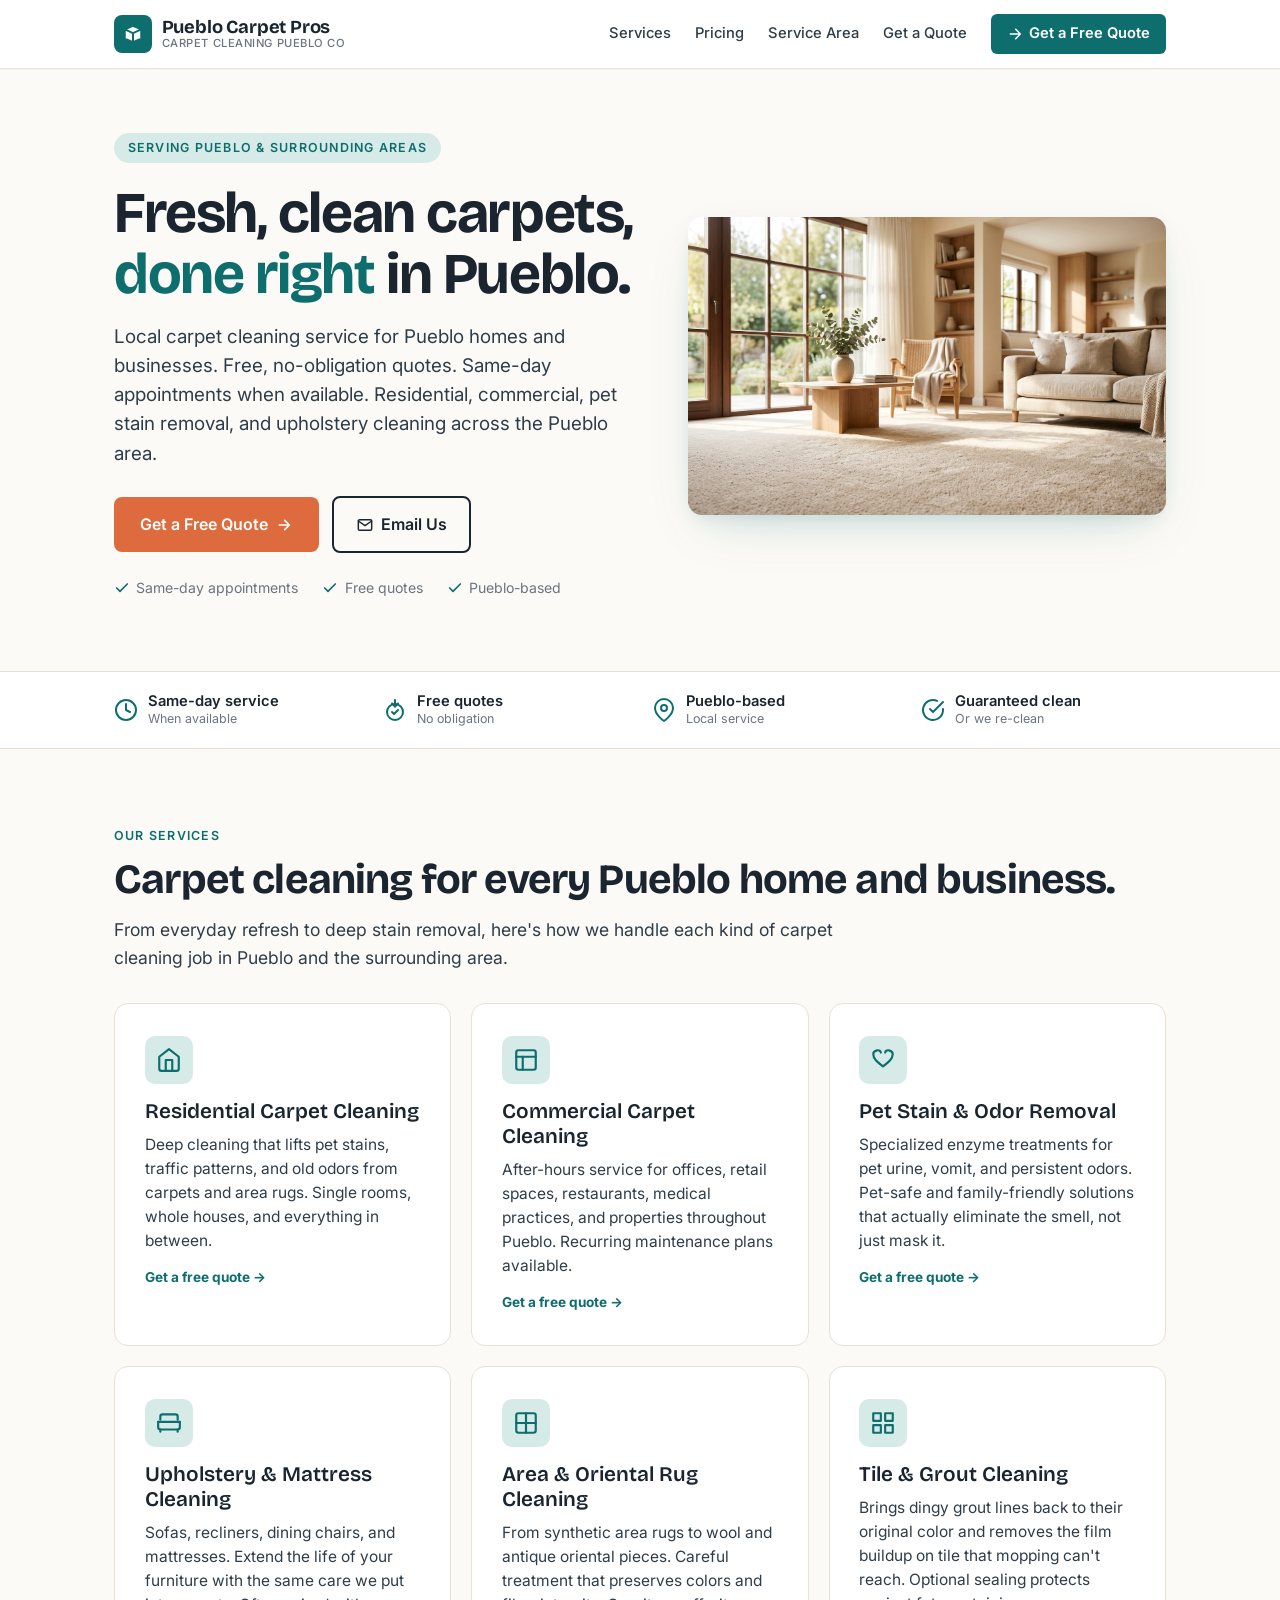
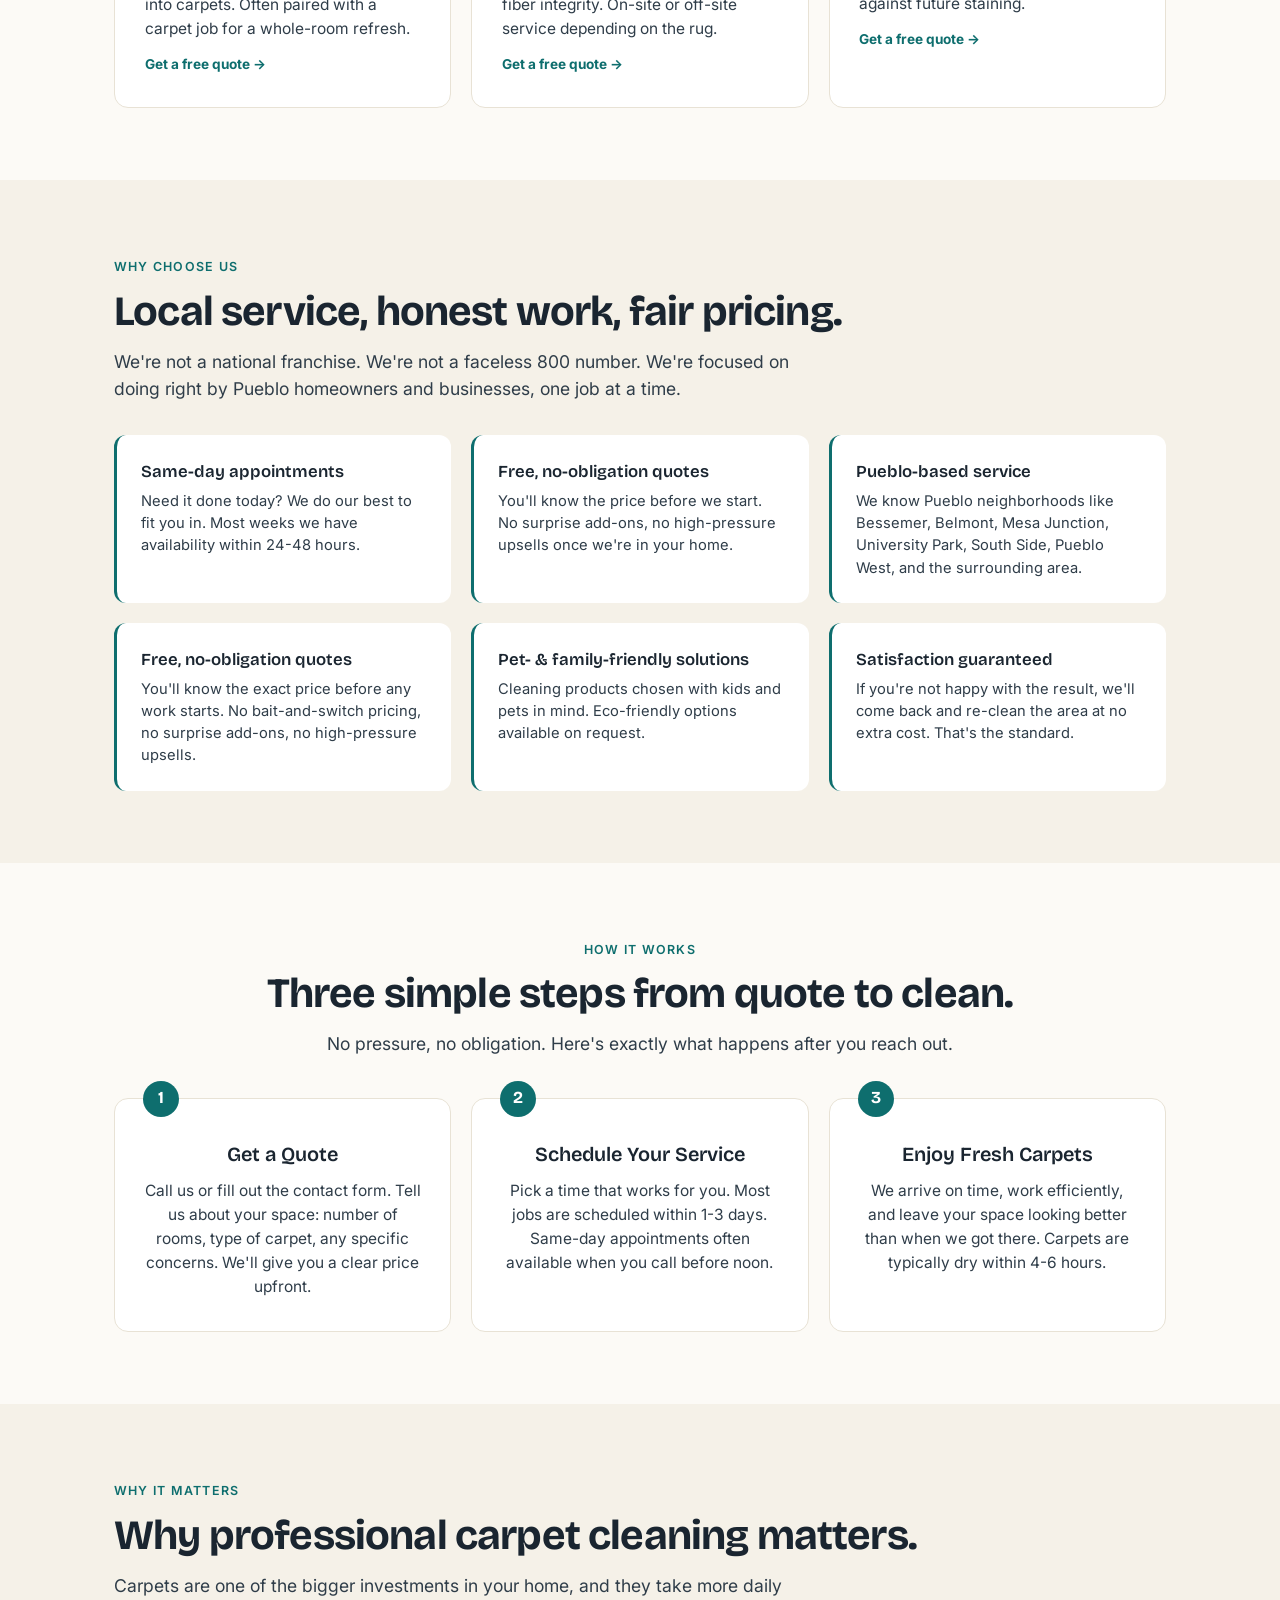
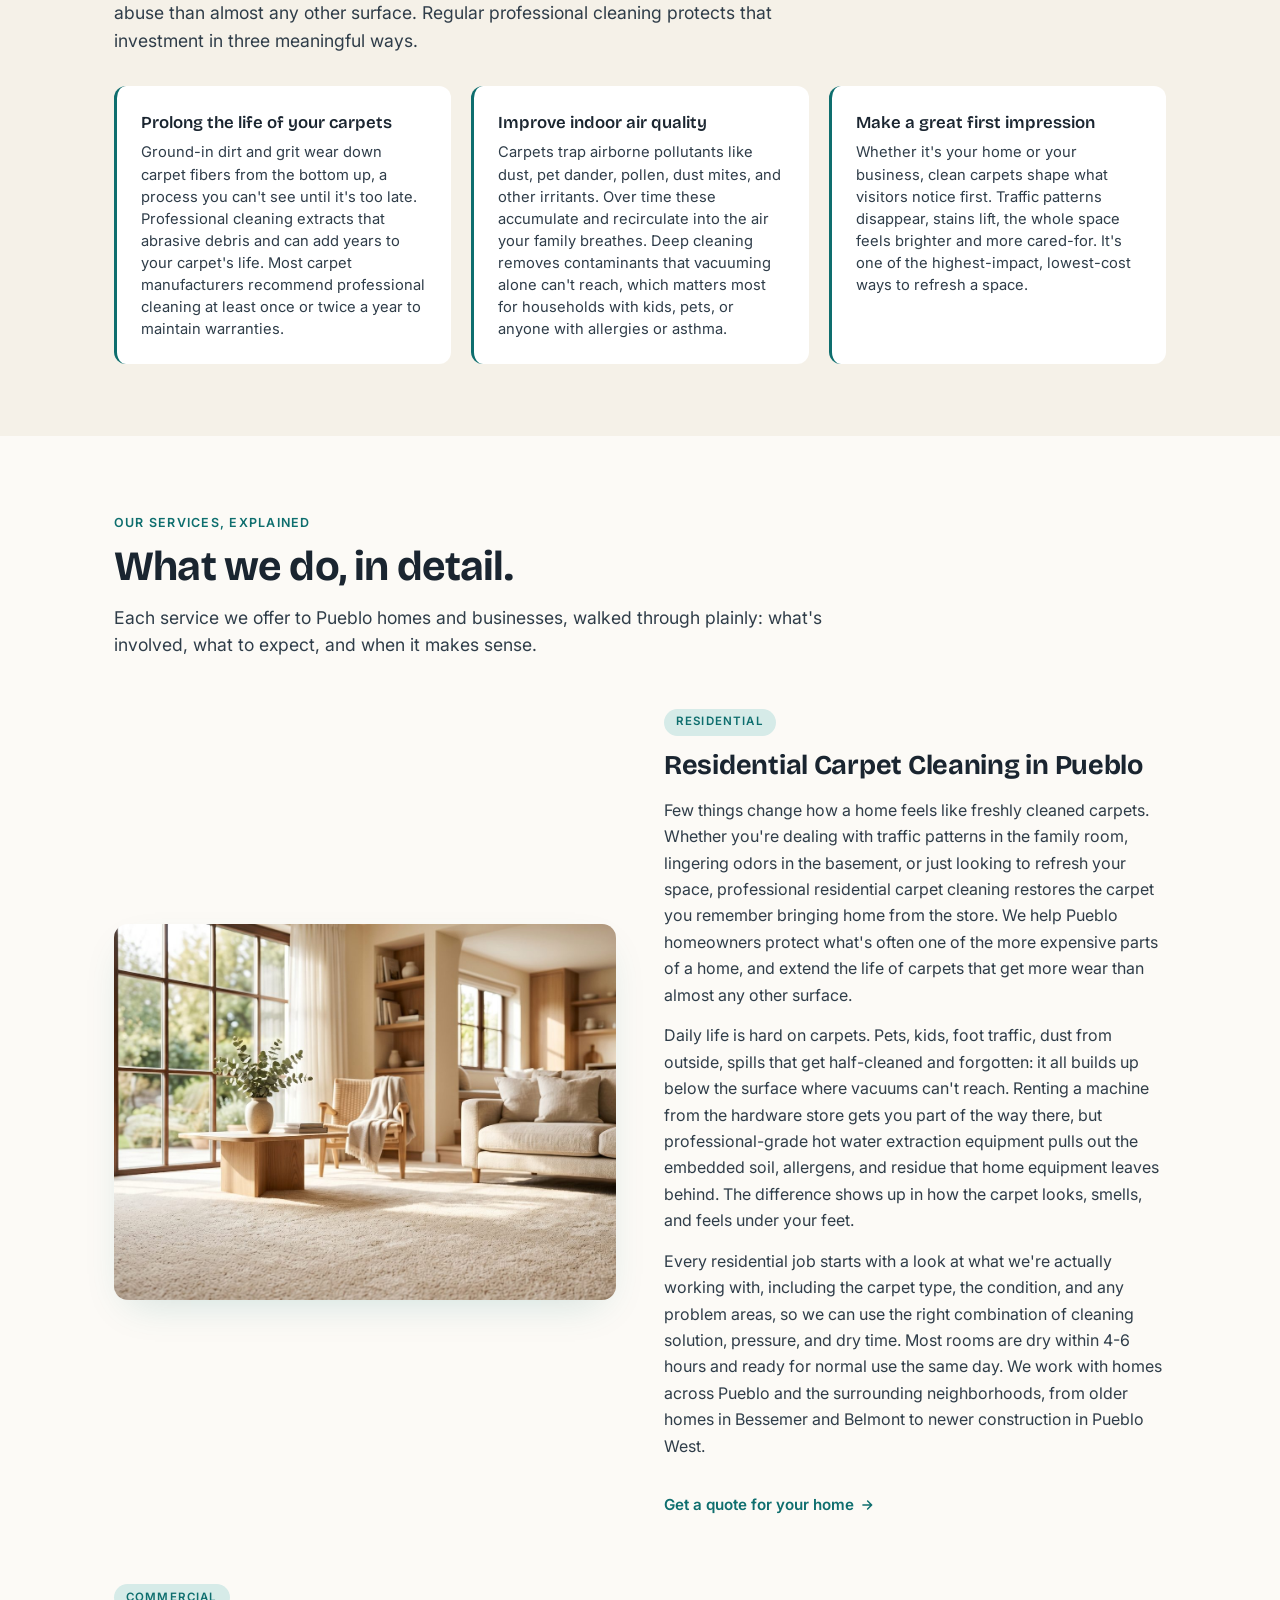
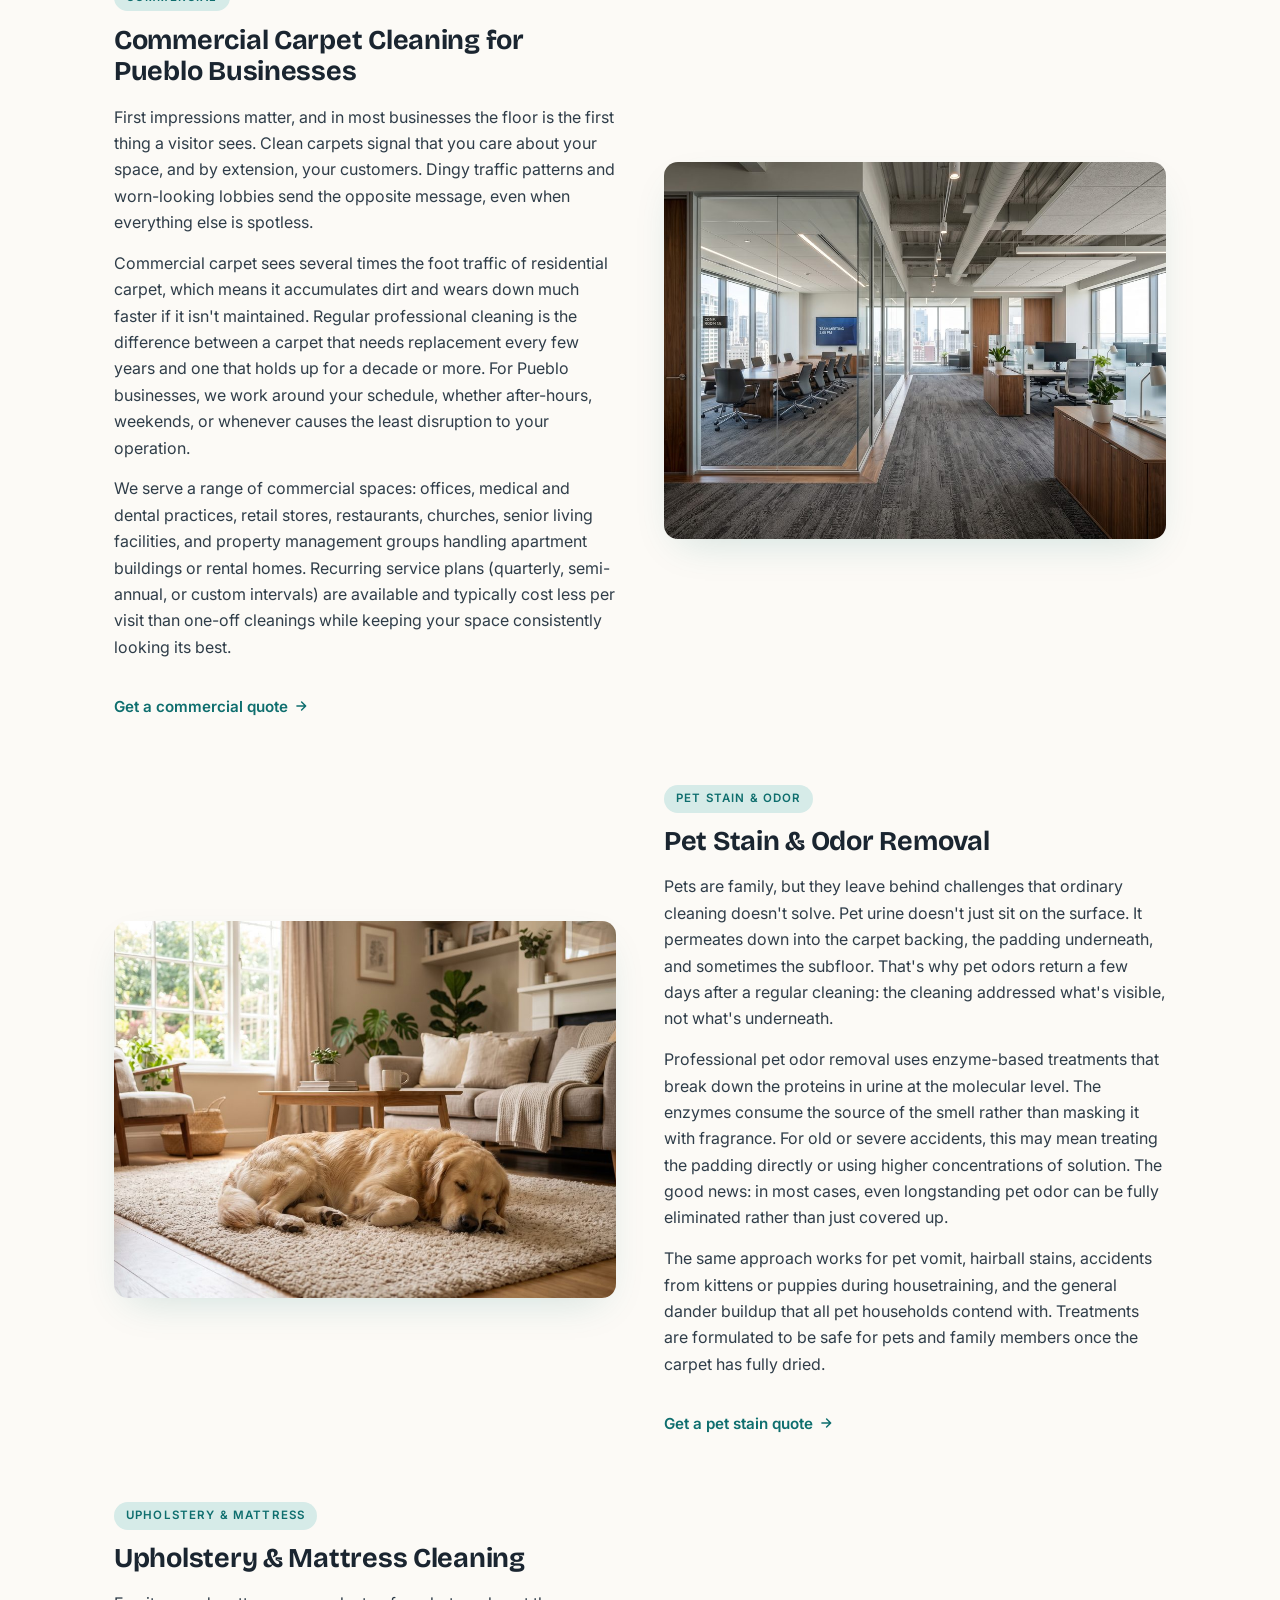
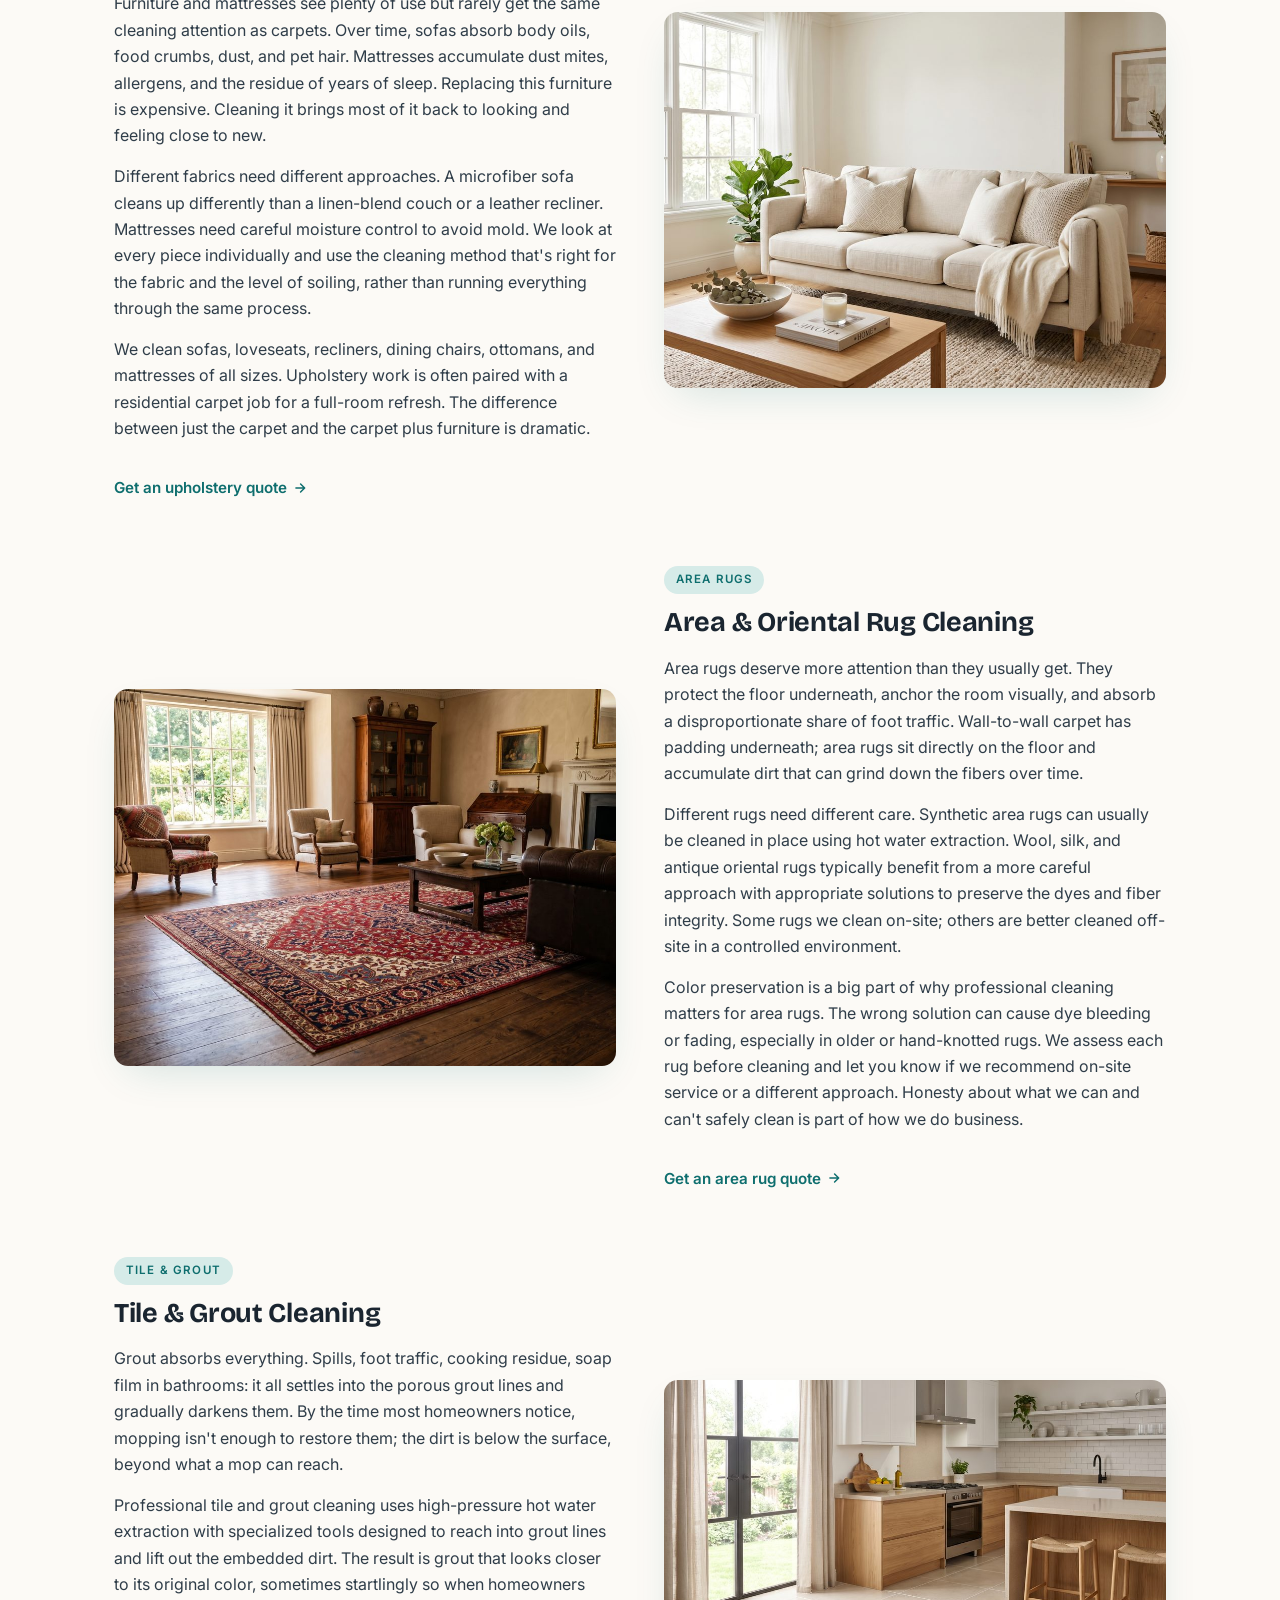
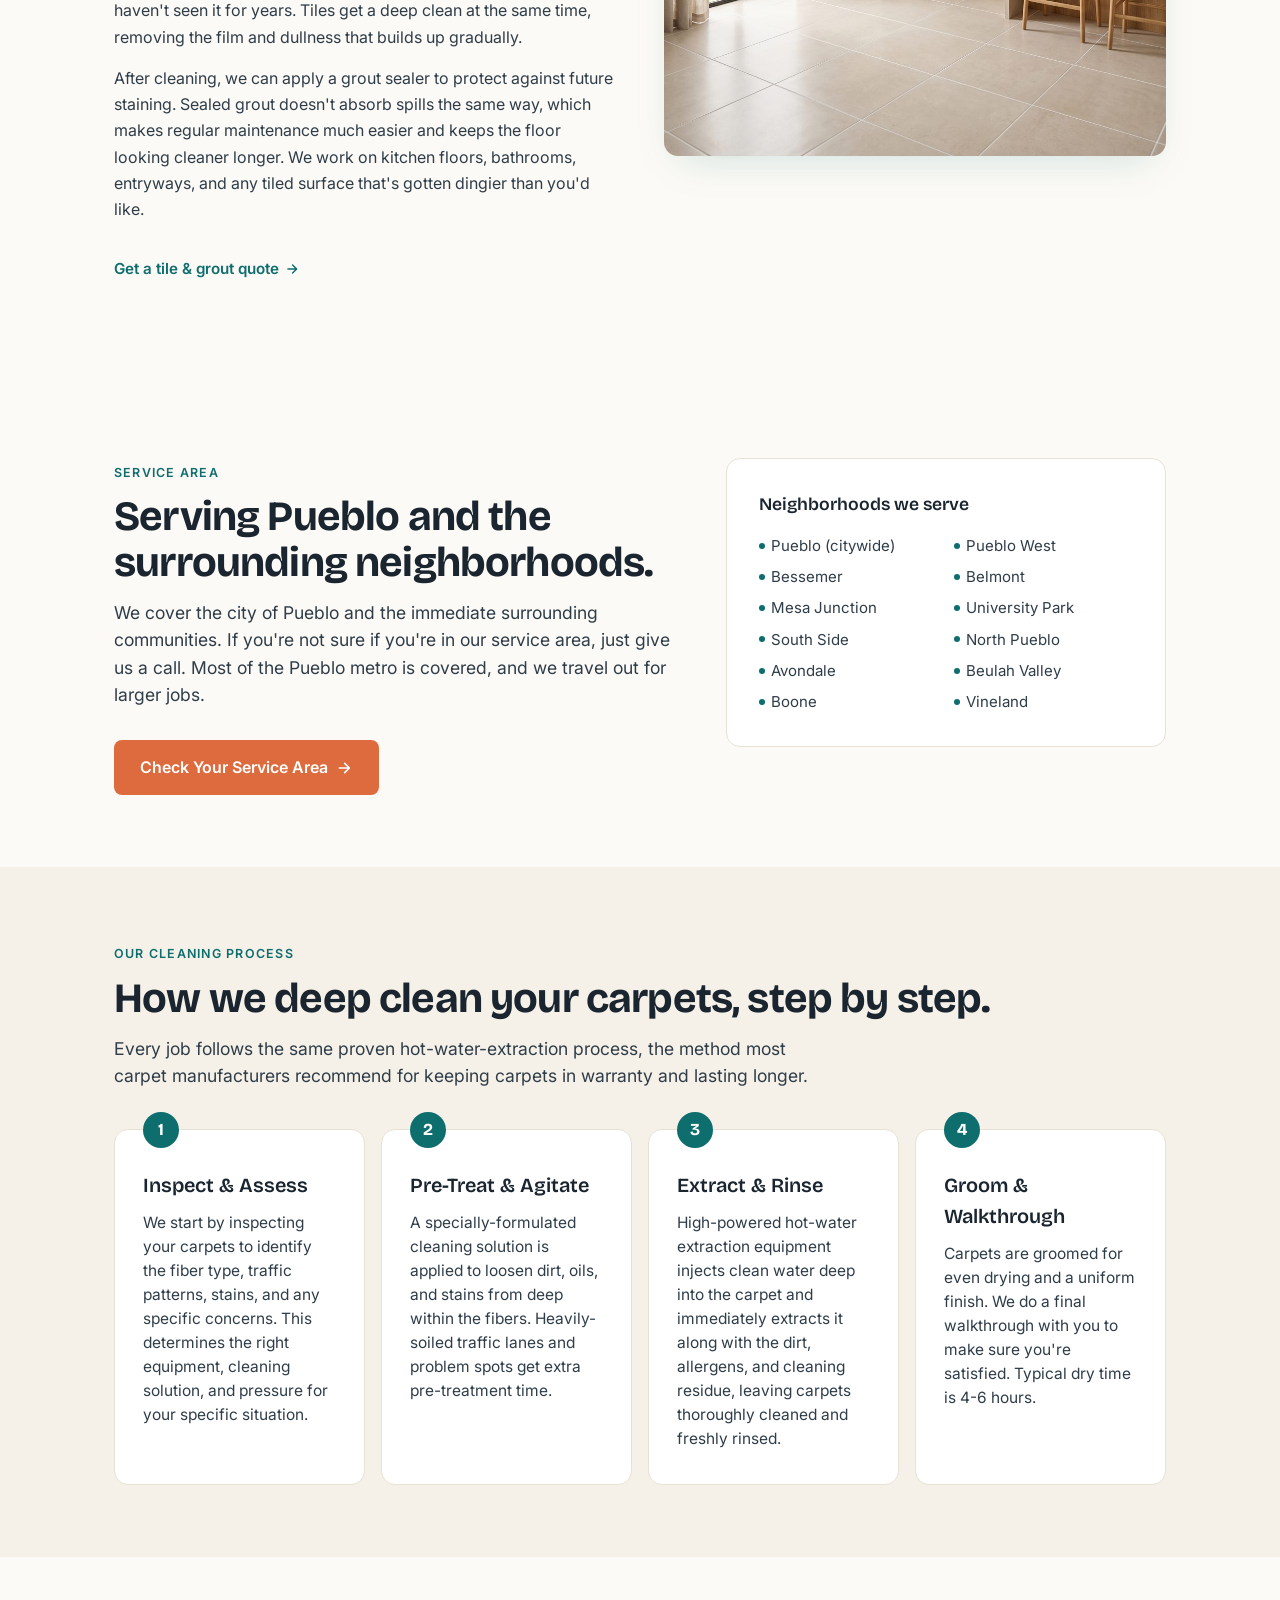
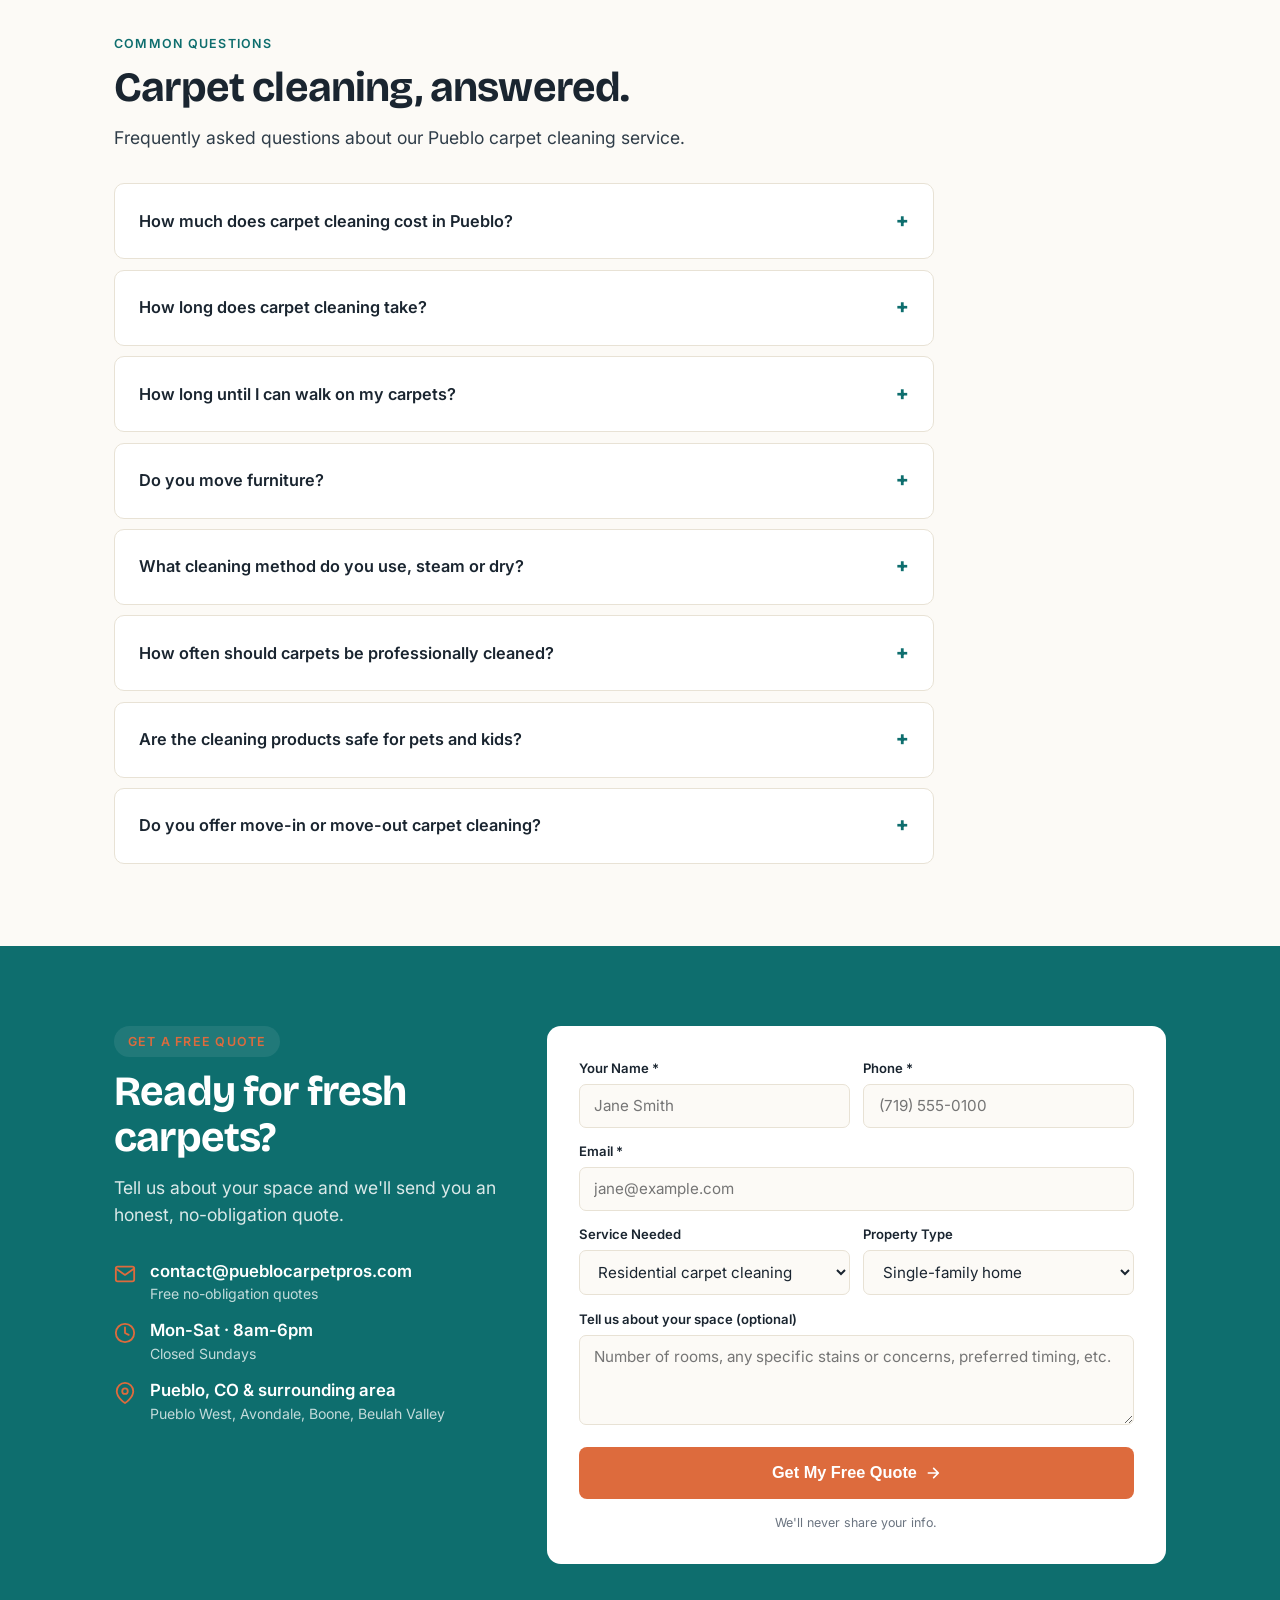
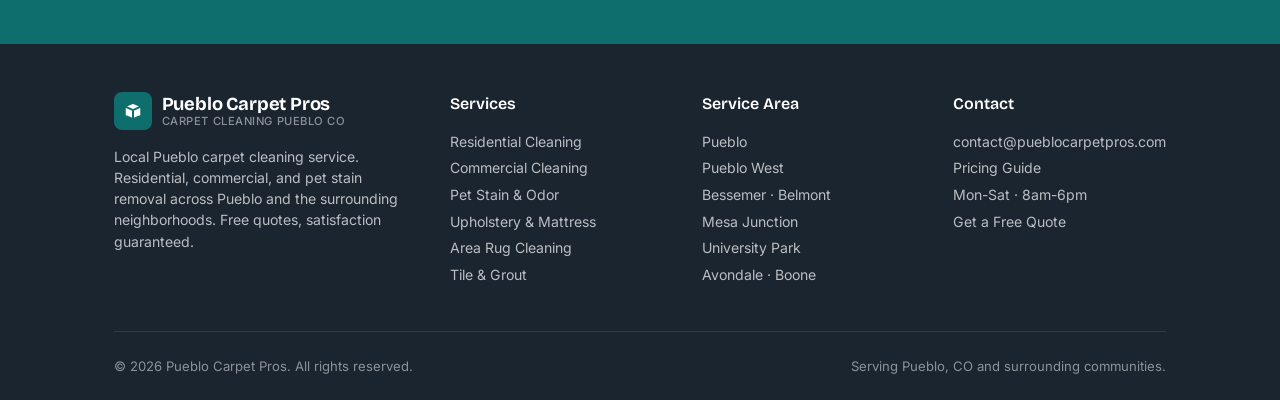
==== commit 96c45d45: "Cost guide and homepage revision: add user-voice opening to cost guide (5-star standard, earning you" ====
--- a/index.html
+++ b/index.html
@@ -510,12 +510,12 @@
     <div class="contact-info">
       <span class="section-eyebrow">Get a Free Quote</span>
       <h2>Ready for fresh carpets?</h2>
-      <p class="section-lead">Tell us about your space and we'll send you an honest, no-obligation quote. Most quotes come back within an hour during business hours.</p>
+      <p class="section-lead">Tell us about your space and we'll send you an honest, no-obligation quote.</p>
 
       <div class="contact-details">
         <div class="contact-detail">
           <svg viewBox="0 0 24 24" fill="none" stroke="currentColor" stroke-width="2" stroke-linecap="round" stroke-linejoin="round"><path d="M4 4h16c1.1 0 2 .9 2 2v12c0 1.1-.9 2-2 2H4c-1.1 0-2-.9-2-2V6c0-1.1.9-2 2-2z"/><polyline points="22,6 12,13 2,6"/></svg>
-          <div><strong>contact@pueblocarpetpros.com</strong><span>Quotes typically within 1 hour</span></div>
+          <div><strong>contact@pueblocarpetpros.com</strong><span>Free no-obligation quotes</span></div>
         </div>
         <div class="contact-detail">
           <svg viewBox="0 0 24 24" fill="none" stroke="currentColor" stroke-width="2" stroke-linecap="round" stroke-linejoin="round"><circle cx="12" cy="12" r="10"/><polyline points="12 6 12 12 16 14"/></svg>
@@ -582,7 +582,7 @@
         Get My Free Quote
         <svg width="16" height="16" viewBox="0 0 24 24" fill="none" stroke="currentColor" stroke-width="2.5" stroke-linecap="round" stroke-linejoin="round"><path d="M5 12h14M13 5l7 7-7 7"/></svg>
       </button>
-      <p class="form-disclaim">We'll never share your info. Quotes typically returned within 1 hour during business hours.</p>
+      <p class="form-disclaim">We'll never share your info.</p>
     </form>
   </div>
 </section>
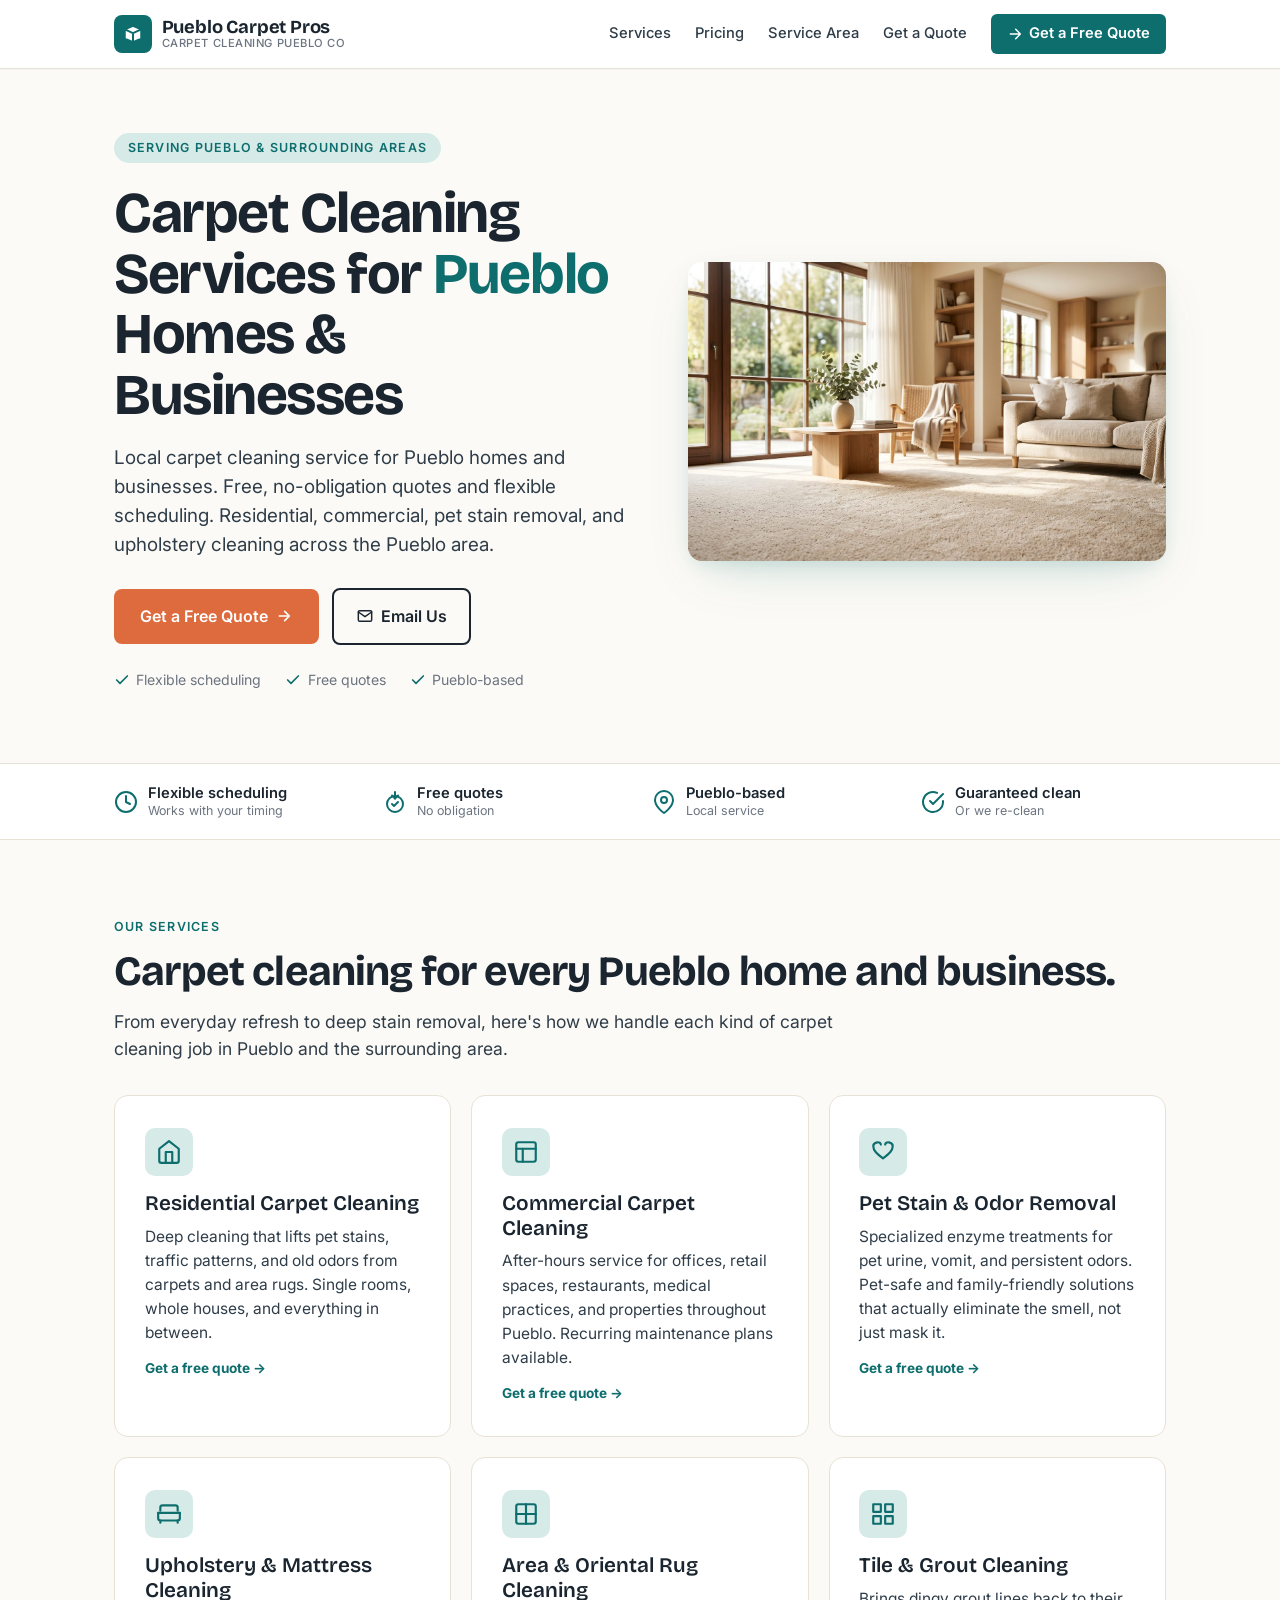
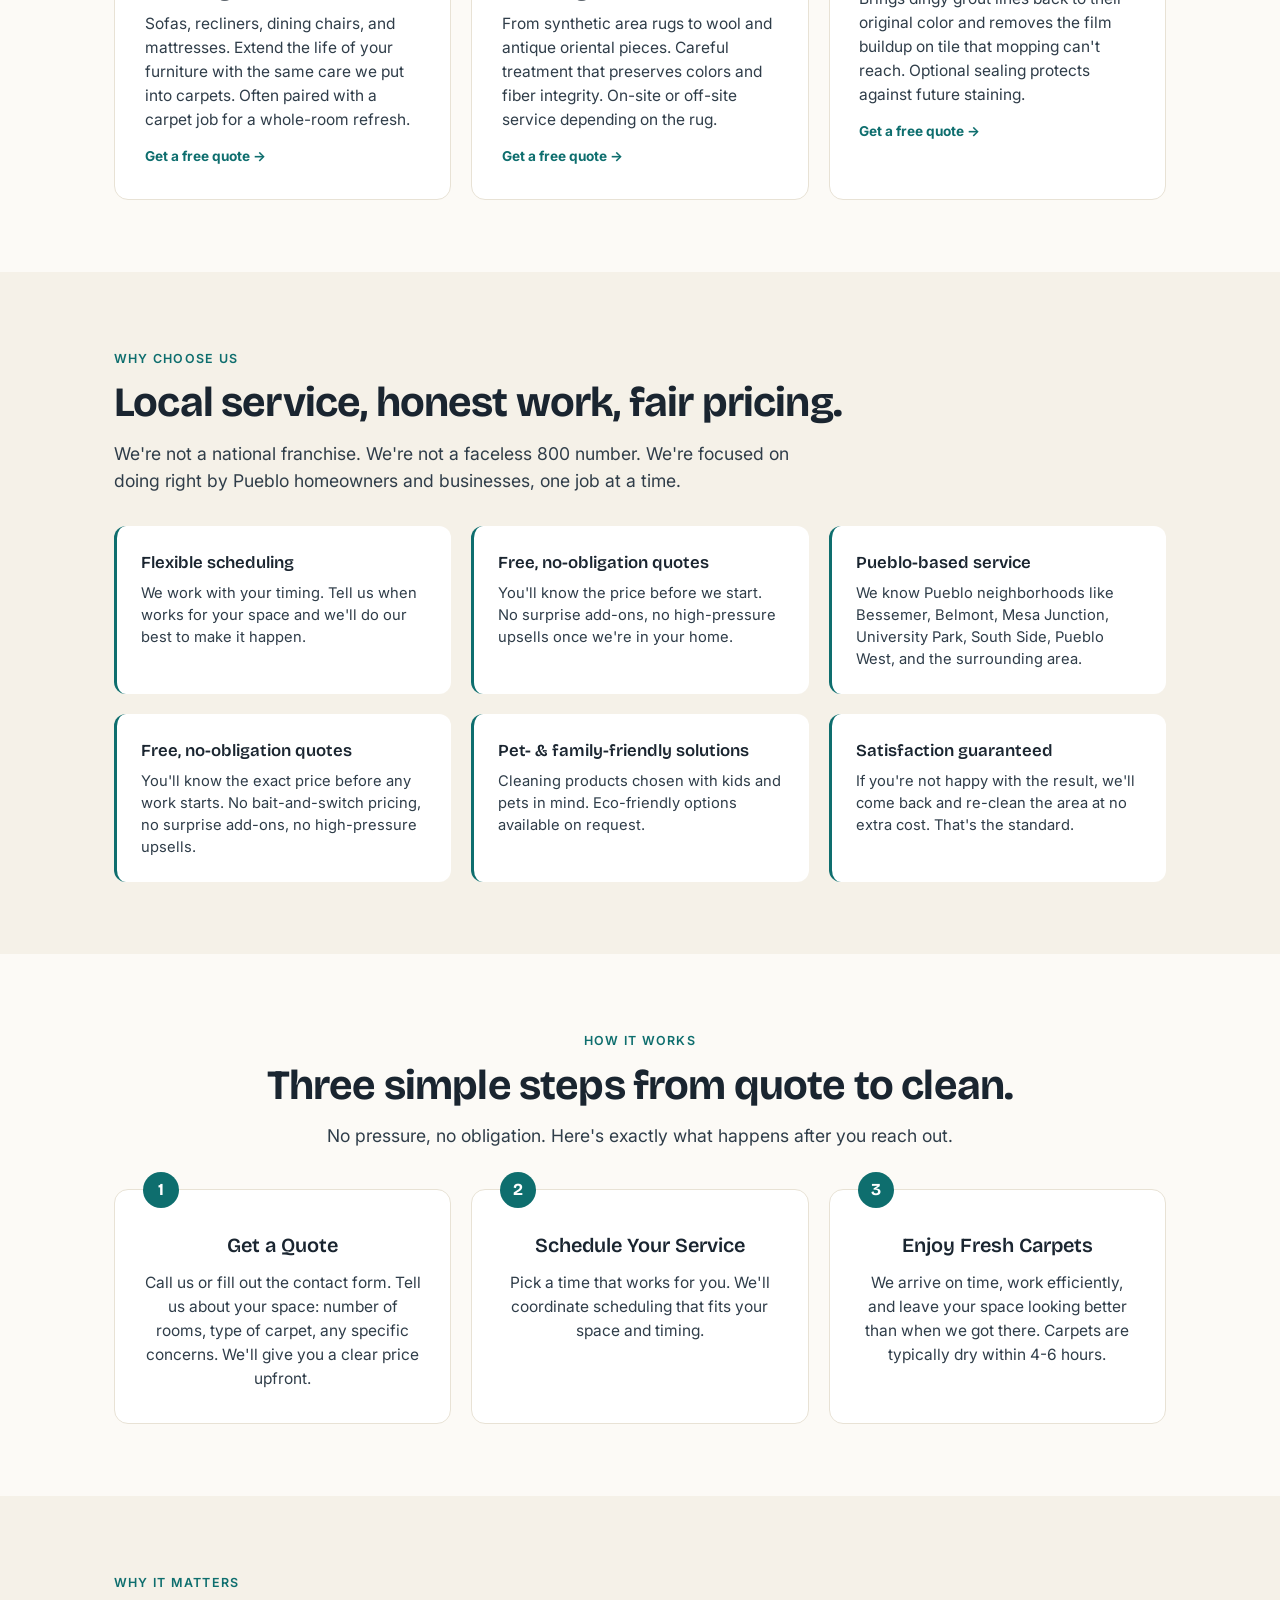
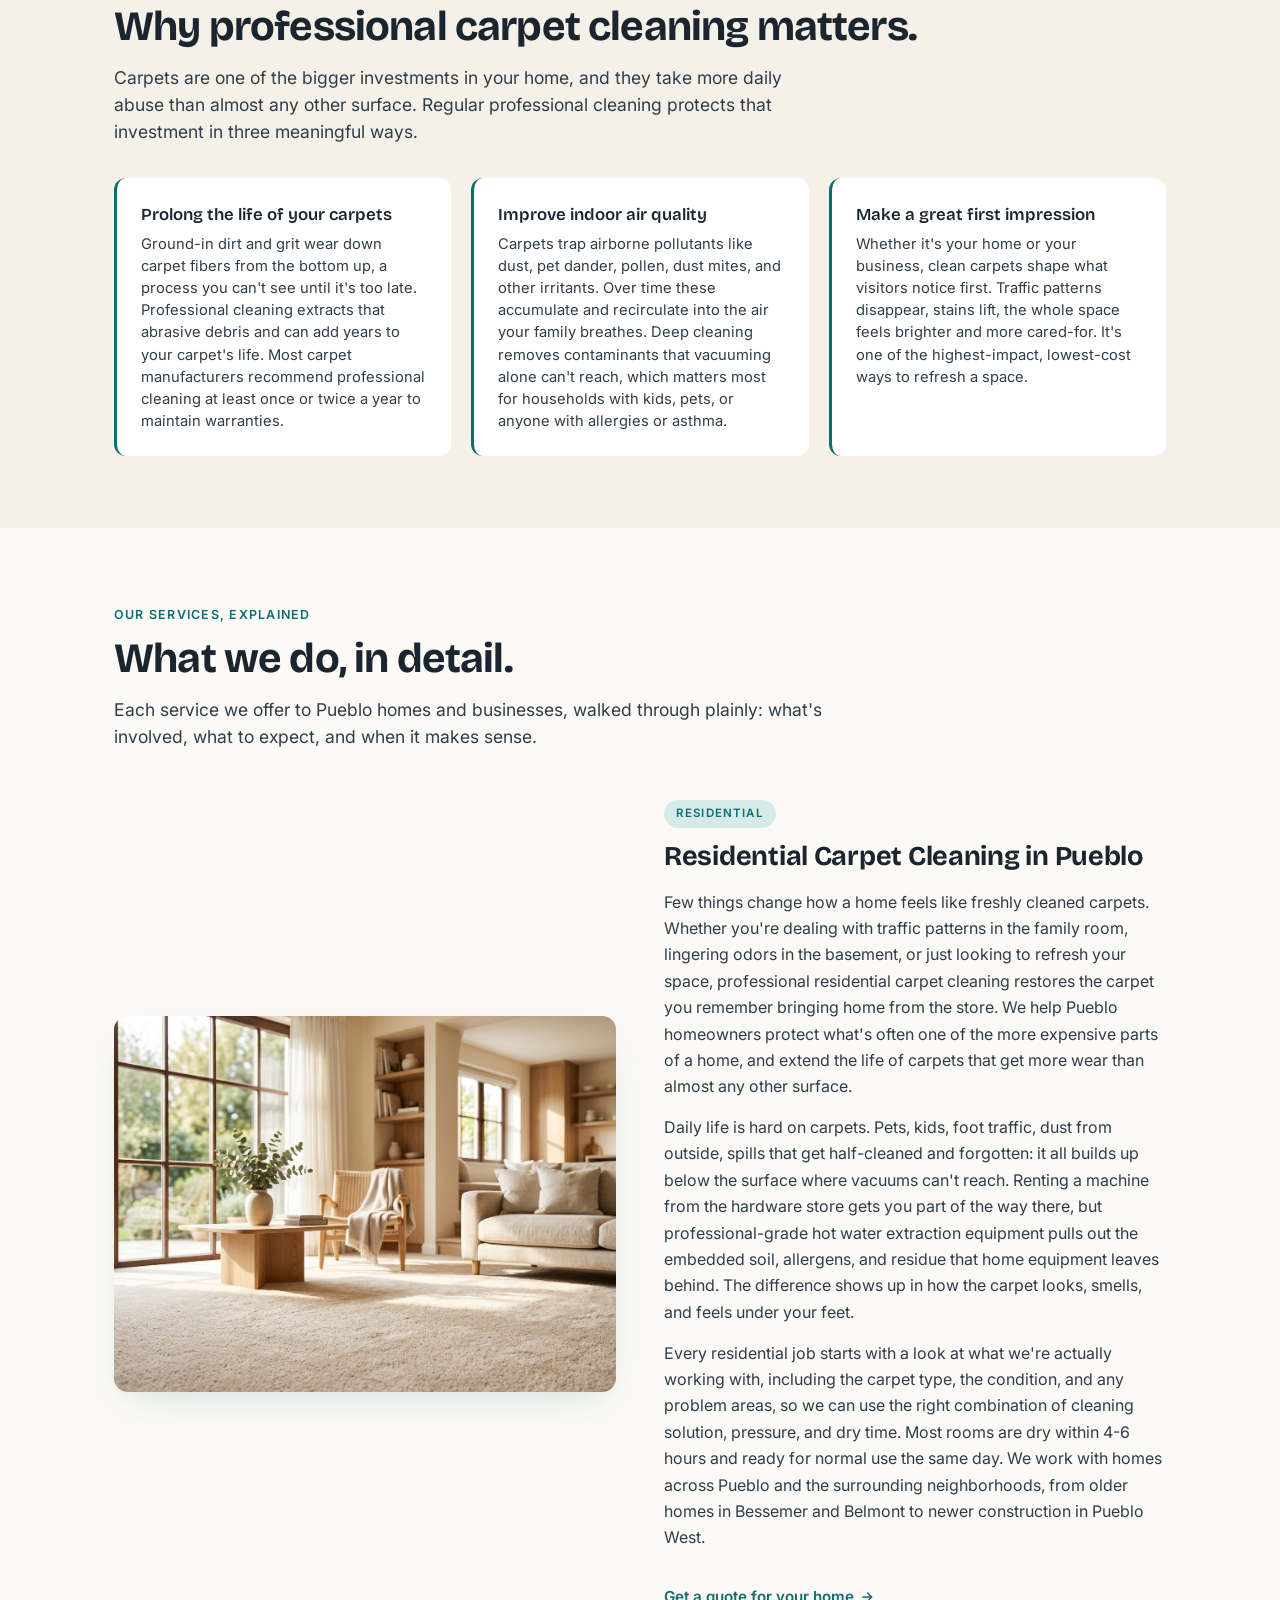
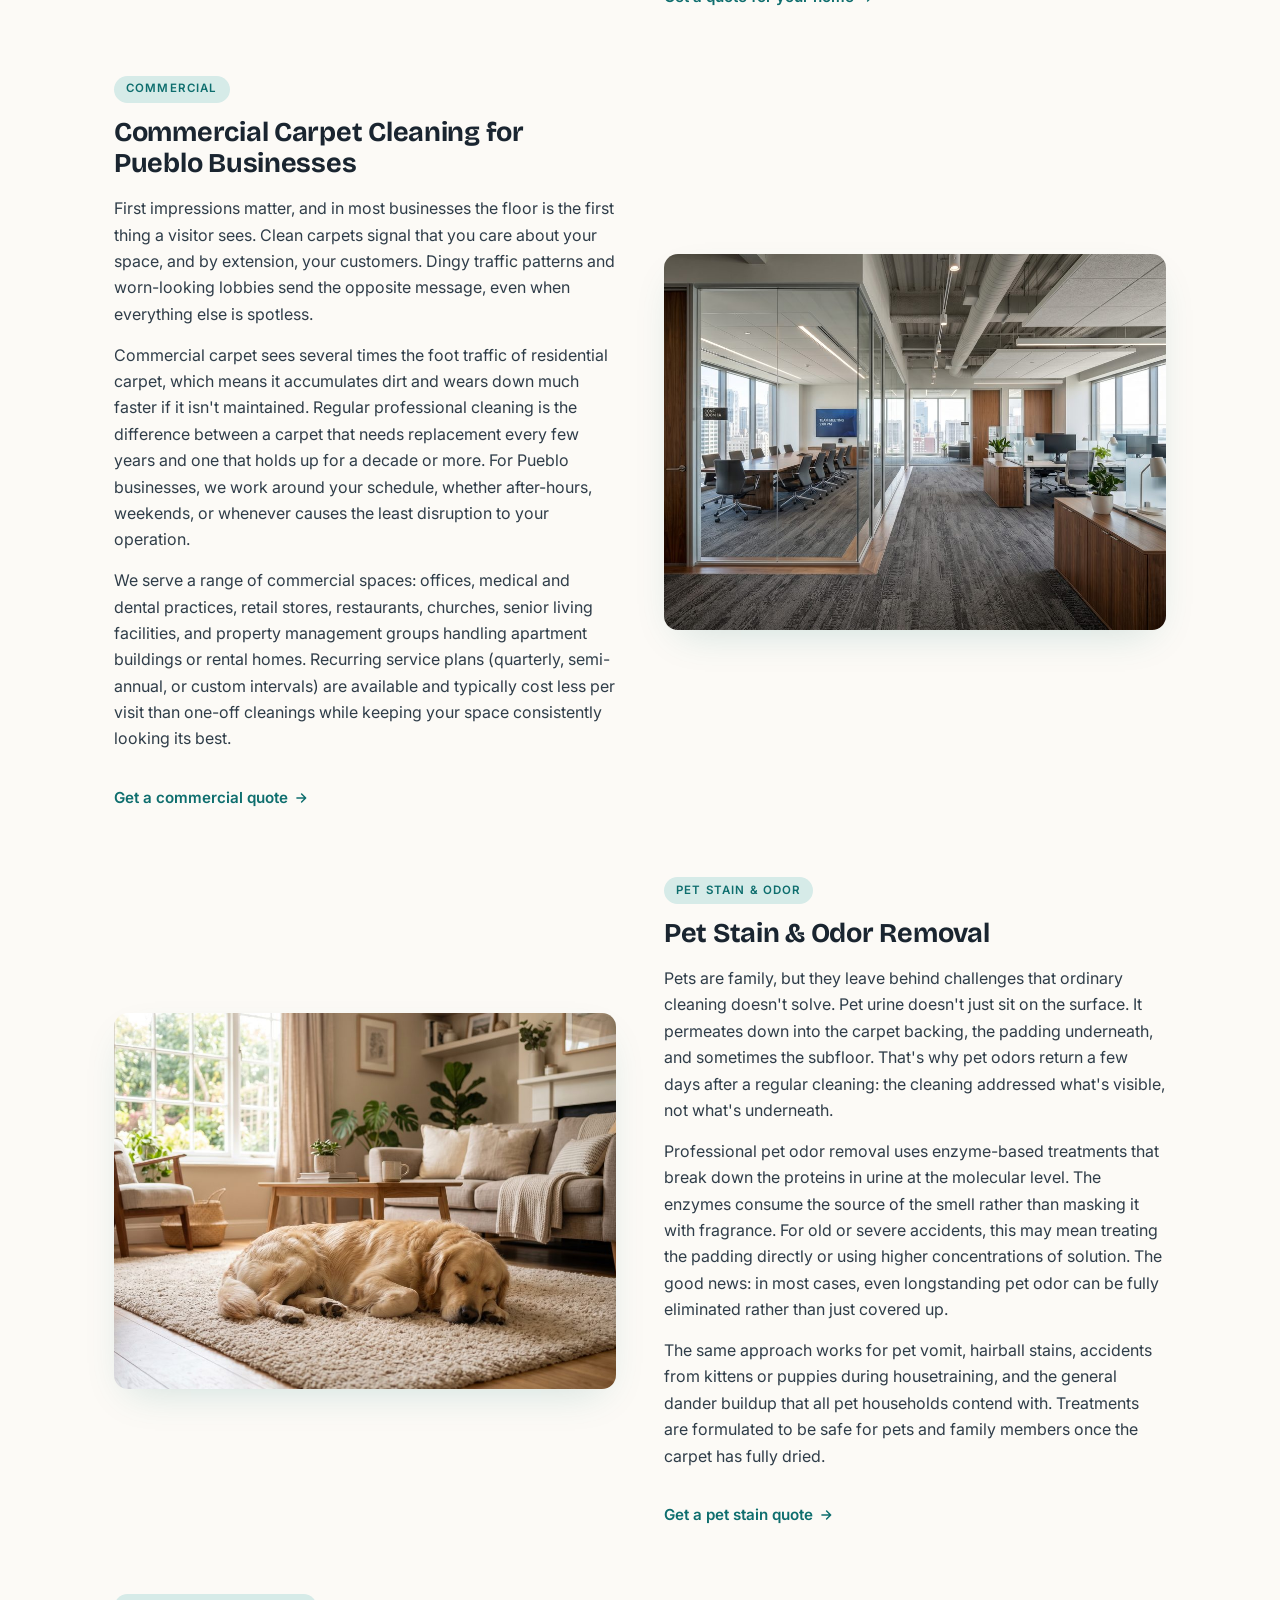
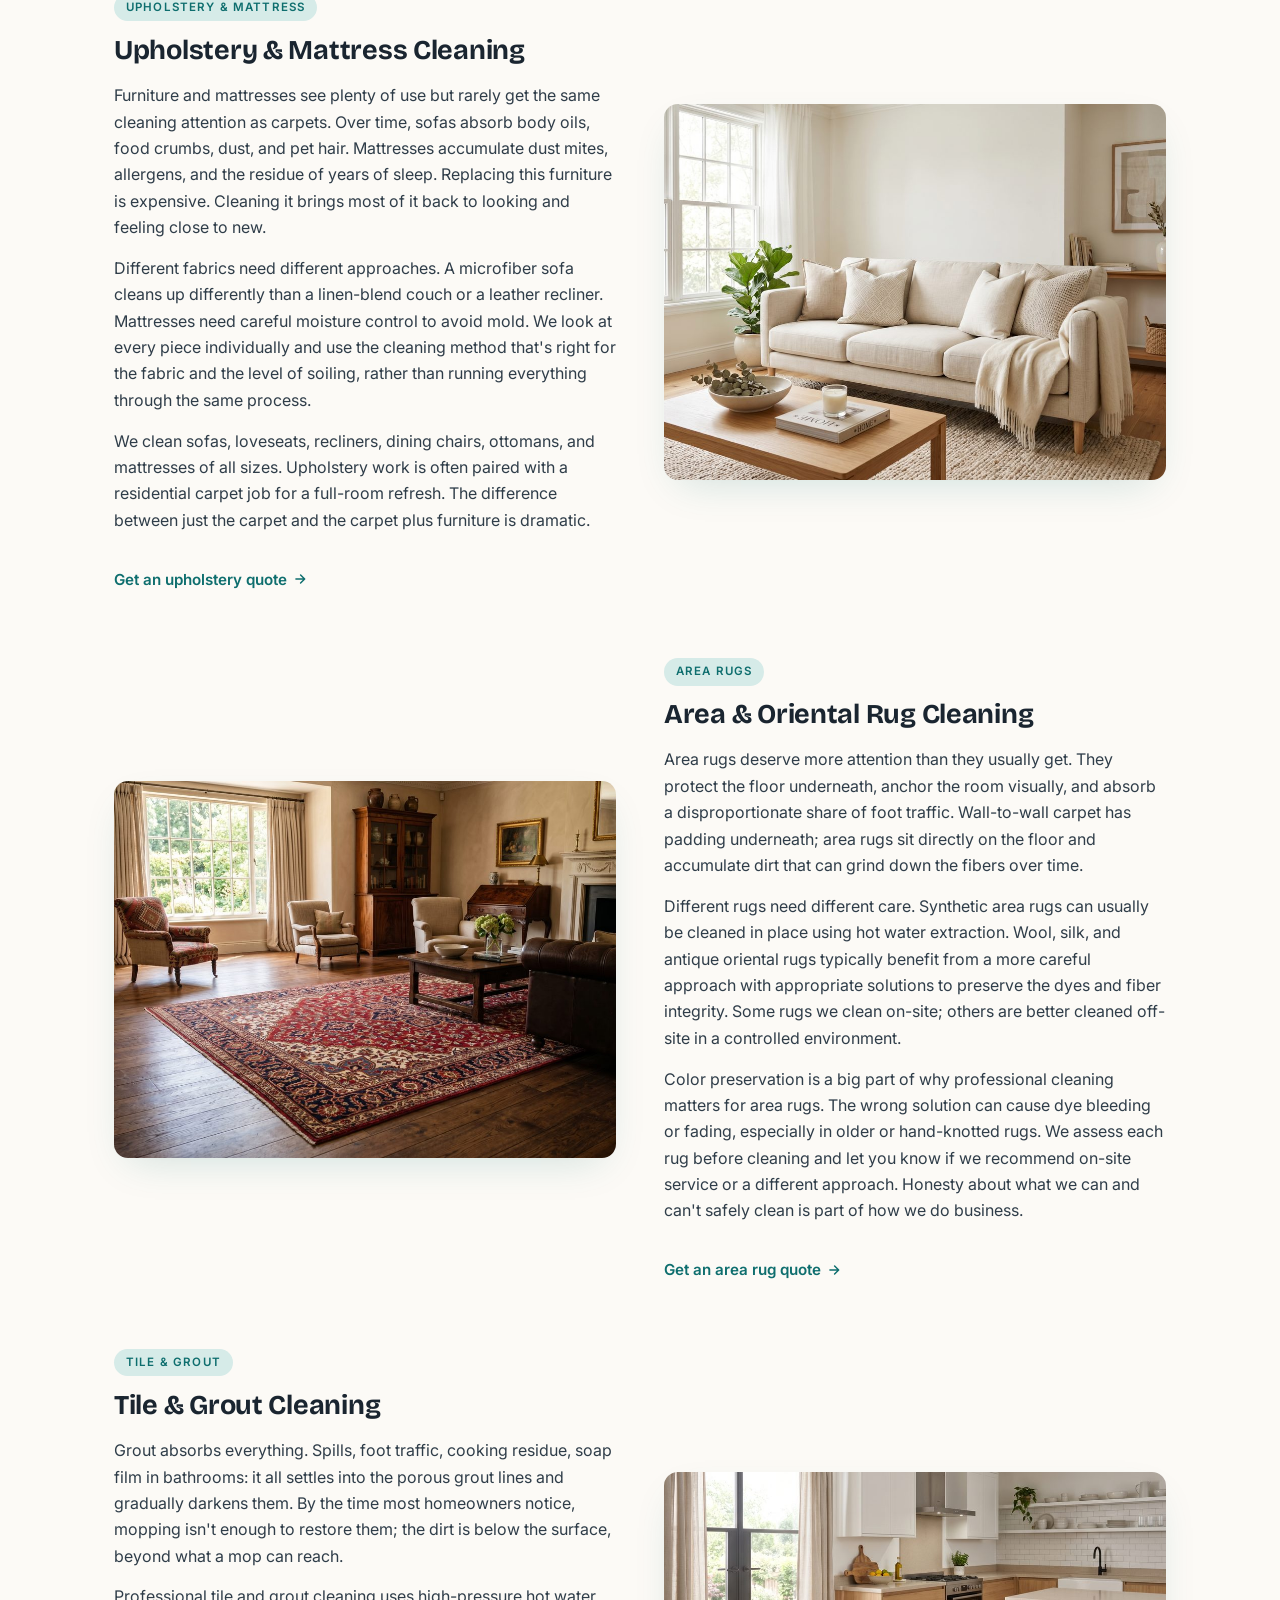
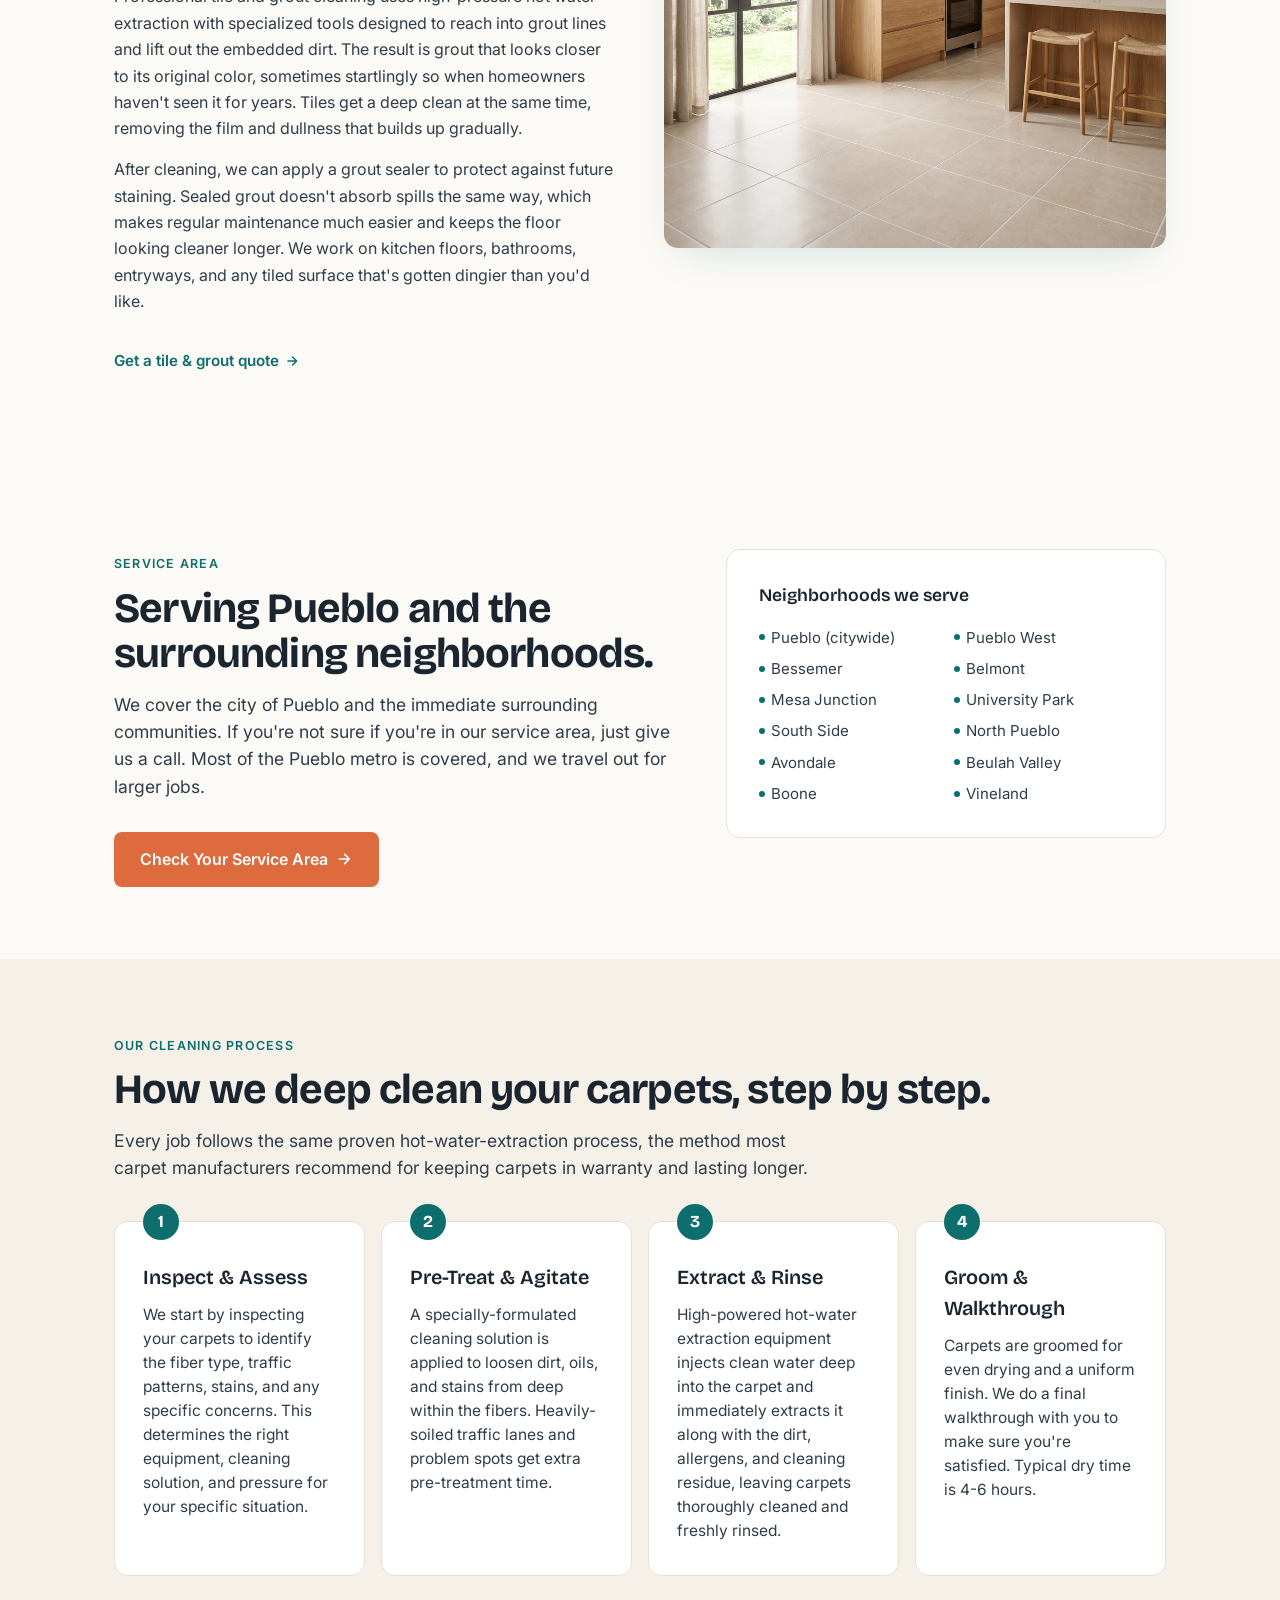
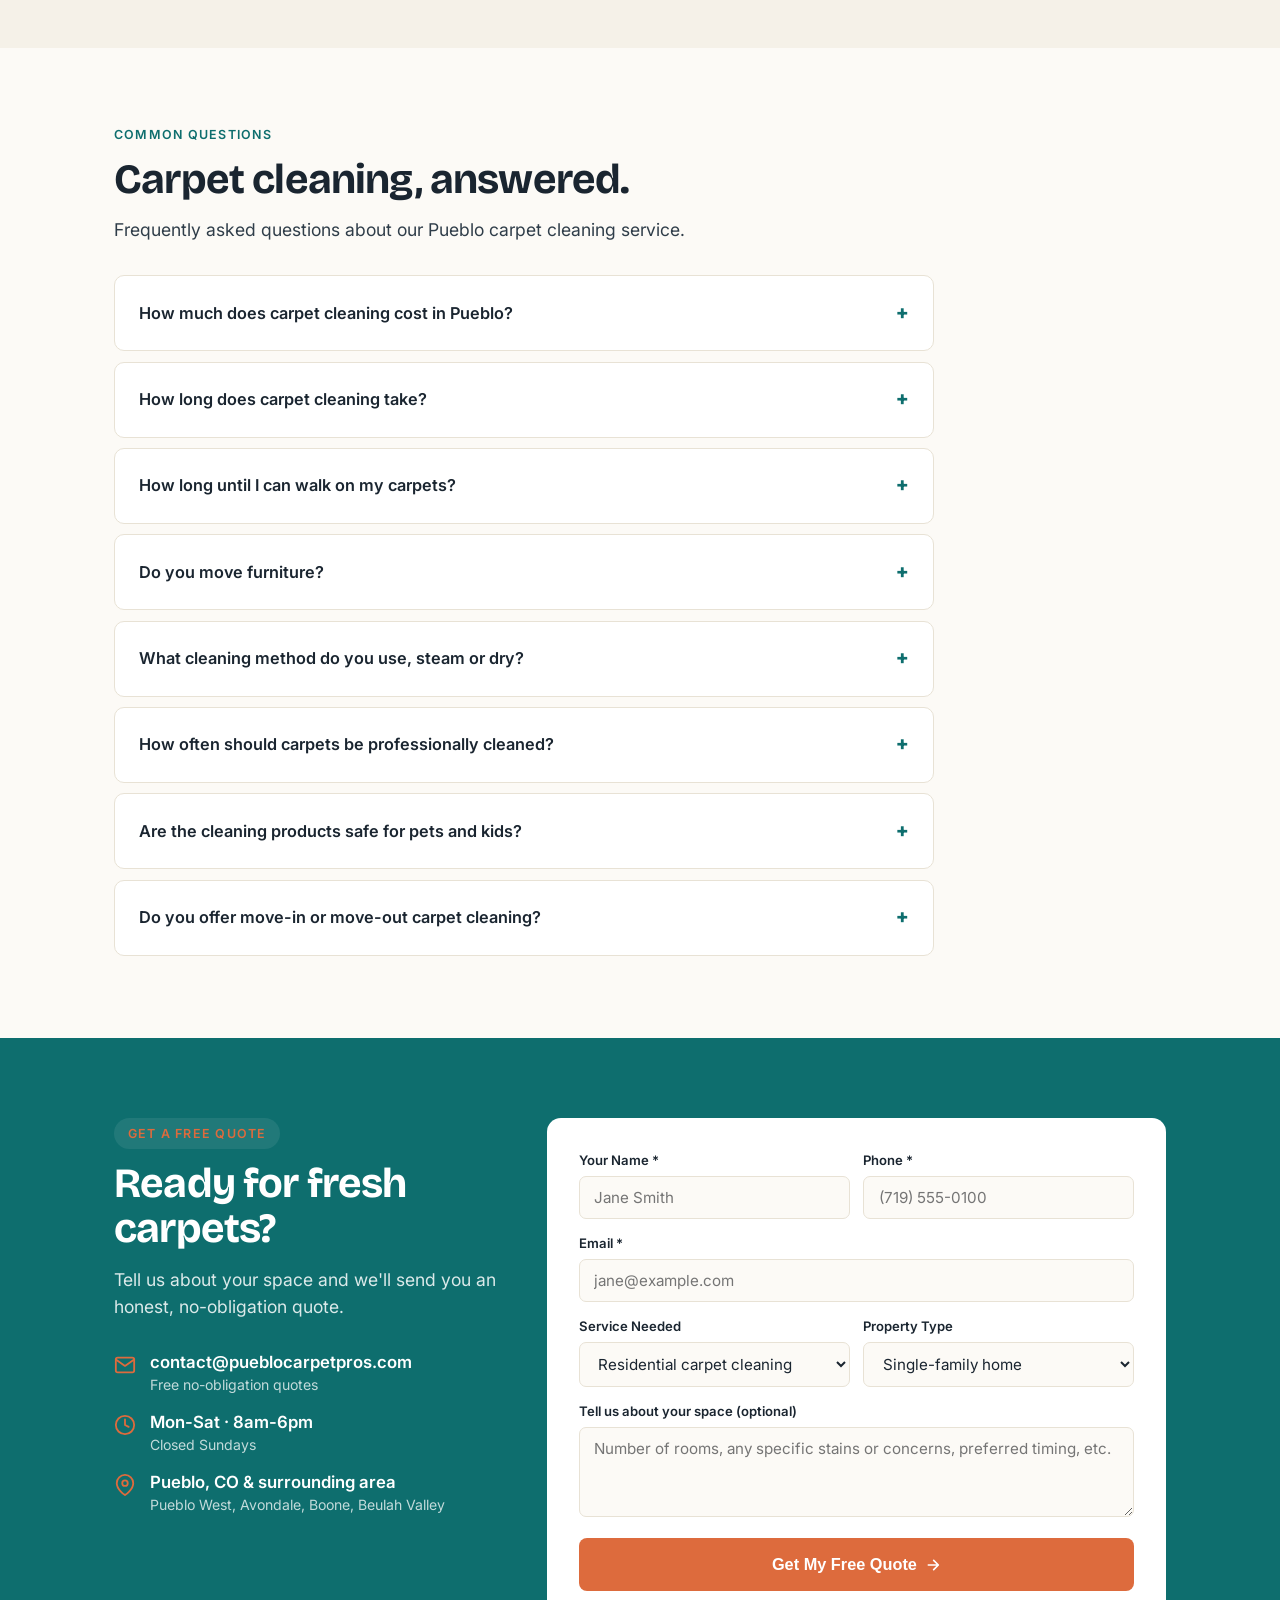
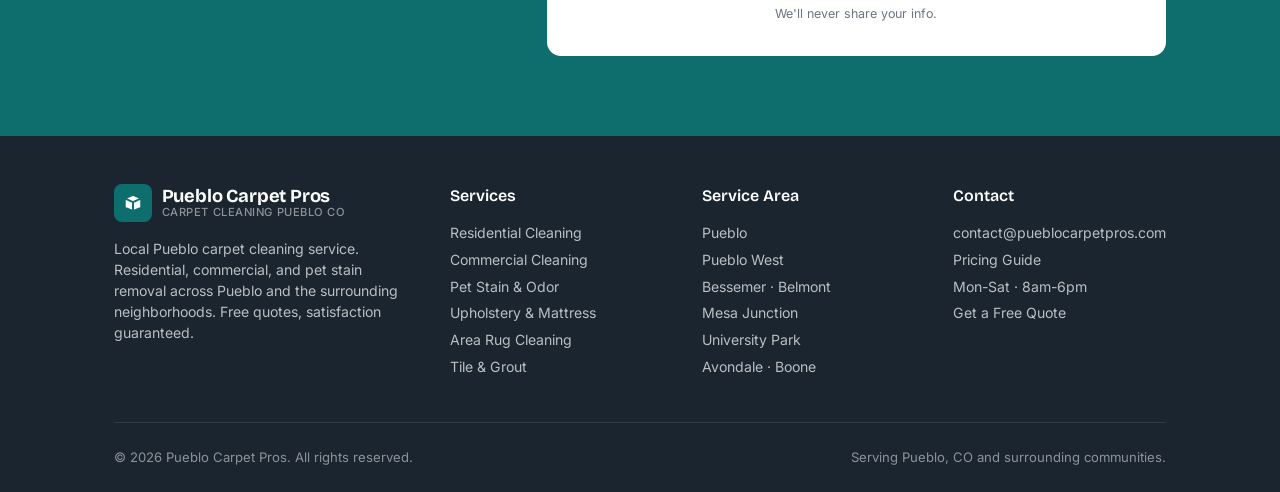
==== commit 7585997d: "Homepage tone refinements: rewrite H1 from 'Fresh, clean carpets done right' to service-focused 'Car" ====
--- a/index.html
+++ b/index.html
@@ -92,8 +92,8 @@
     <div class="hero-grid">
       <div>
         <span class="hero-eyebrow">Serving Pueblo &amp; Surrounding Areas</span>
-        <h1>Fresh, clean carpets, <span>done right</span> in Pueblo.</h1>
-        <p class="sub">Local carpet cleaning service for Pueblo homes and businesses. Free, no-obligation quotes. Same-day appointments when available. Residential, commercial, pet stain removal, and upholstery cleaning across the Pueblo area.</p>
+        <h1>Carpet Cleaning Services for <span>Pueblo</span> Homes &amp; Businesses</h1>
+        <p class="sub">Local carpet cleaning service for Pueblo homes and businesses. Free, no-obligation quotes and flexible scheduling. Residential, commercial, pet stain removal, and upholstery cleaning across the Pueblo area.</p>
         <div class="hero-ctas">
           <a href="#contact" class="btn-primary">
             Get a Free Quote
@@ -105,7 +105,7 @@
           </a>
         </div>
         <div class="hero-trust">
-          <span><svg viewBox="0 0 24 24" fill="none" stroke="currentColor" stroke-width="2.5" stroke-linecap="round" stroke-linejoin="round"><polyline points="20 6 9 17 4 12"/></svg> Same-day appointments</span>
+          <span><svg viewBox="0 0 24 24" fill="none" stroke="currentColor" stroke-width="2.5" stroke-linecap="round" stroke-linejoin="round"><polyline points="20 6 9 17 4 12"/></svg> Flexible scheduling</span>
           <span><svg viewBox="0 0 24 24" fill="none" stroke="currentColor" stroke-width="2.5" stroke-linecap="round" stroke-linejoin="round"><polyline points="20 6 9 17 4 12"/></svg> Free quotes</span>
           <span><svg viewBox="0 0 24 24" fill="none" stroke="currentColor" stroke-width="2.5" stroke-linecap="round" stroke-linejoin="round"><polyline points="20 6 9 17 4 12"/></svg> Pueblo-based</span>
         </div>
@@ -122,7 +122,7 @@
   <div class="wrap trust-bar-grid">
     <div class="trust-item">
       <svg viewBox="0 0 24 24" fill="none" stroke="currentColor" stroke-width="2" stroke-linecap="round" stroke-linejoin="round"><circle cx="12" cy="12" r="10"/><polyline points="12 6 12 12 16 14"/></svg>
-      <div><strong>Same-day service</strong><small>When available</small></div>
+      <div><strong>Flexible scheduling</strong><small>Works with your timing</small></div>
     </div>
     <div class="trust-item">
       <svg viewBox="0 0 24 24" fill="none" stroke="currentColor" stroke-width="2" stroke-linecap="round" stroke-linejoin="round"><path d="M12 2v6.5l3-3"/><path d="M12 8.5l-3-3"/><circle cx="12" cy="14" r="8"/><path d="M9 14l2 2 4-4"/></svg>
@@ -213,8 +213,8 @@
 
     <div class="why-grid">
       <div class="why-item">
-        <h4>Same-day appointments</h4>
-        <p>Need it done today? We do our best to fit you in. Most weeks we have availability within 24-48 hours.</p>
+        <h4>Flexible scheduling</h4>
+        <p>We work with your timing. Tell us when works for your space and we'll do our best to make it happen.</p>
       </div>
       <div class="why-item">
         <h4>Free, no-obligation quotes</h4>
@@ -256,7 +256,7 @@
       <div class="step">
         <div class="step-num">2</div>
         <h4>Schedule Your Service</h4>
-        <p>Pick a time that works for you. Most jobs are scheduled within 1-3 days. Same-day appointments often available when you call before noon.</p>
+        <p>Pick a time that works for you. We'll coordinate scheduling that fits your space and timing.</p>
       </div>
       <div class="step">
         <div class="step-num">3</div>
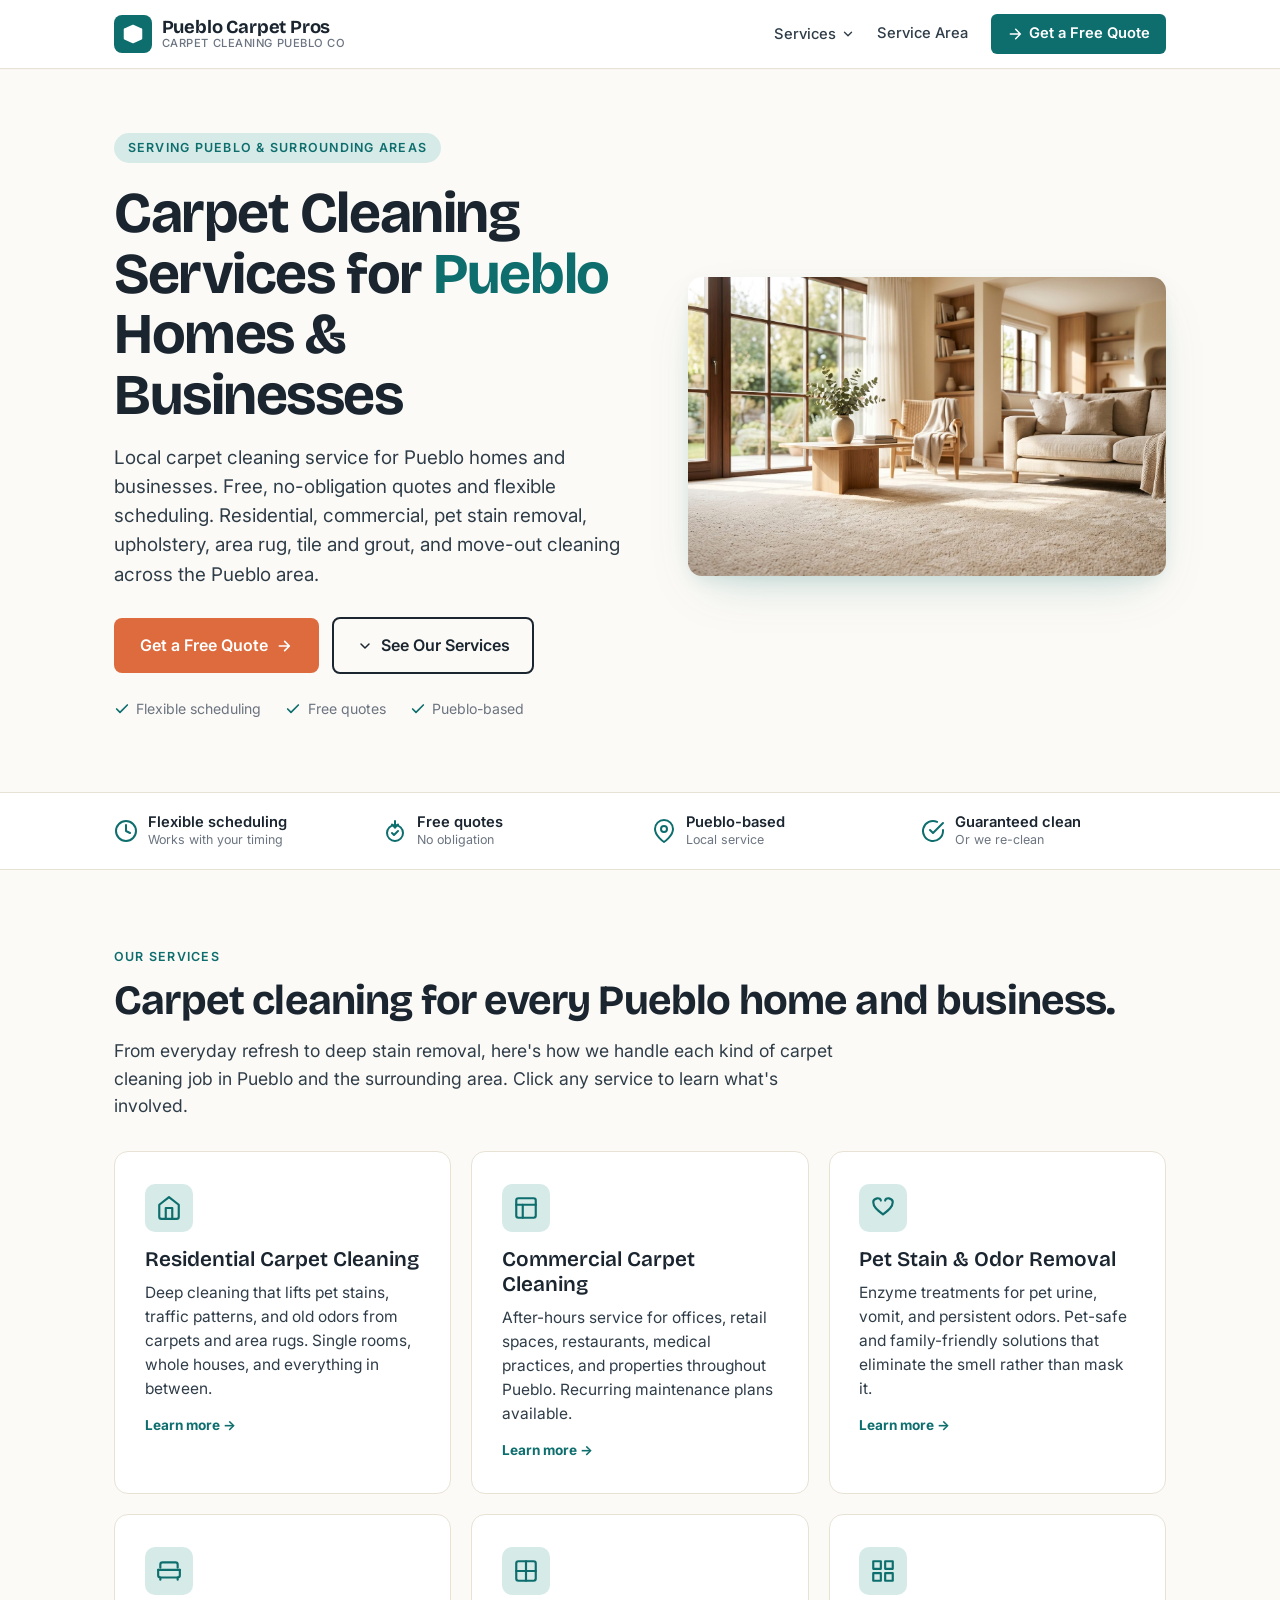
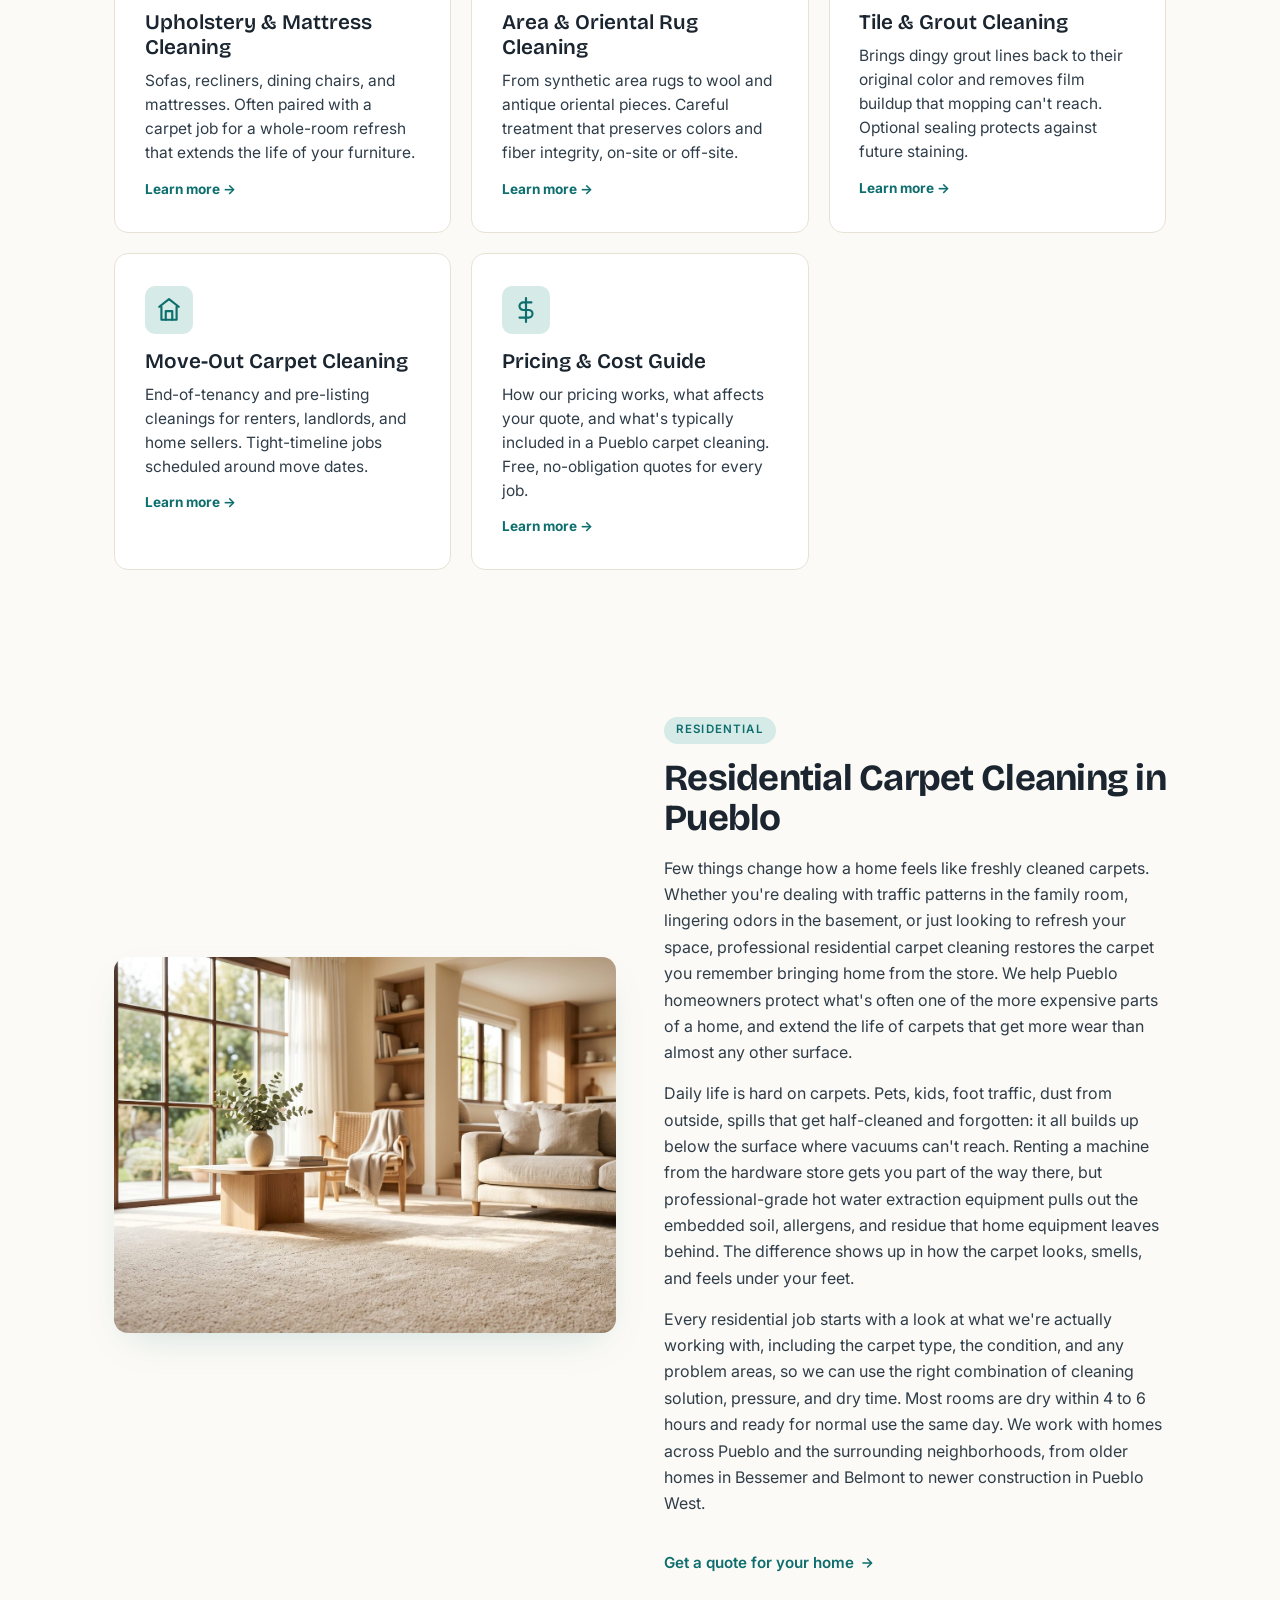
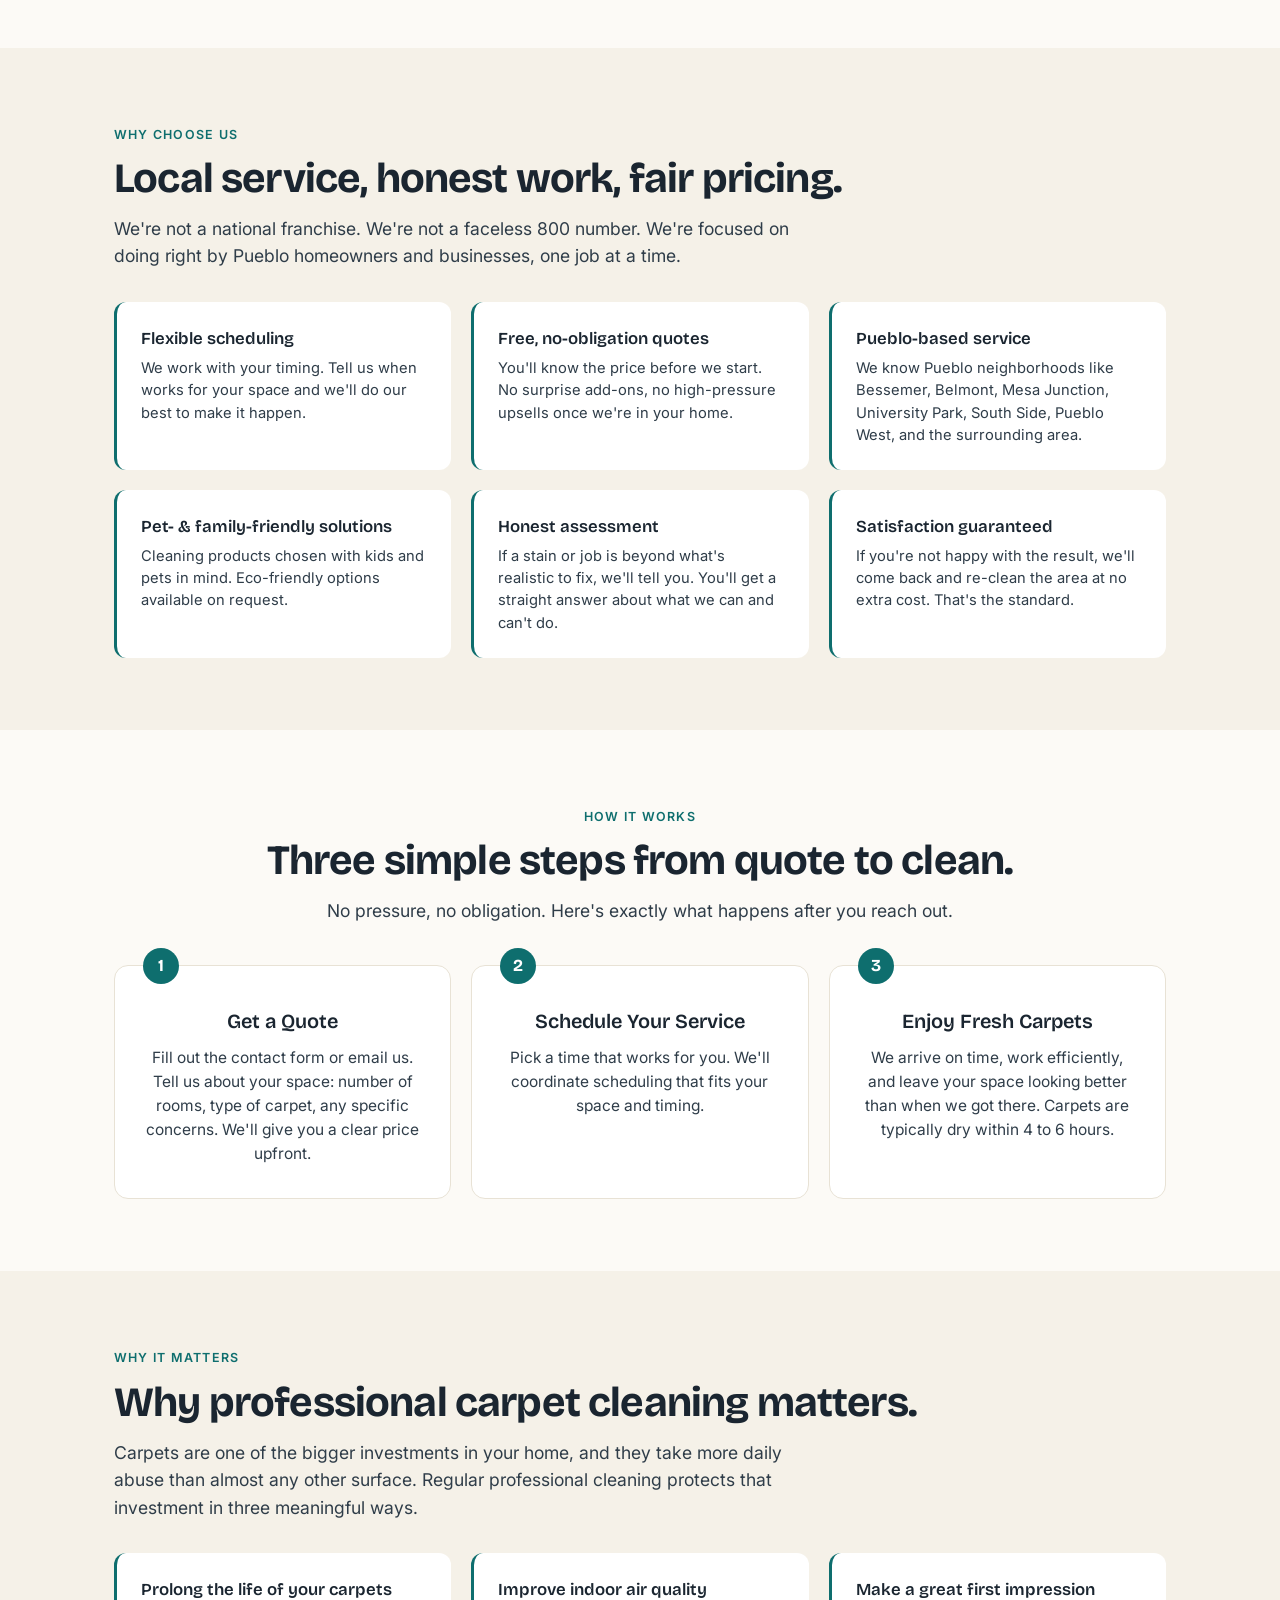
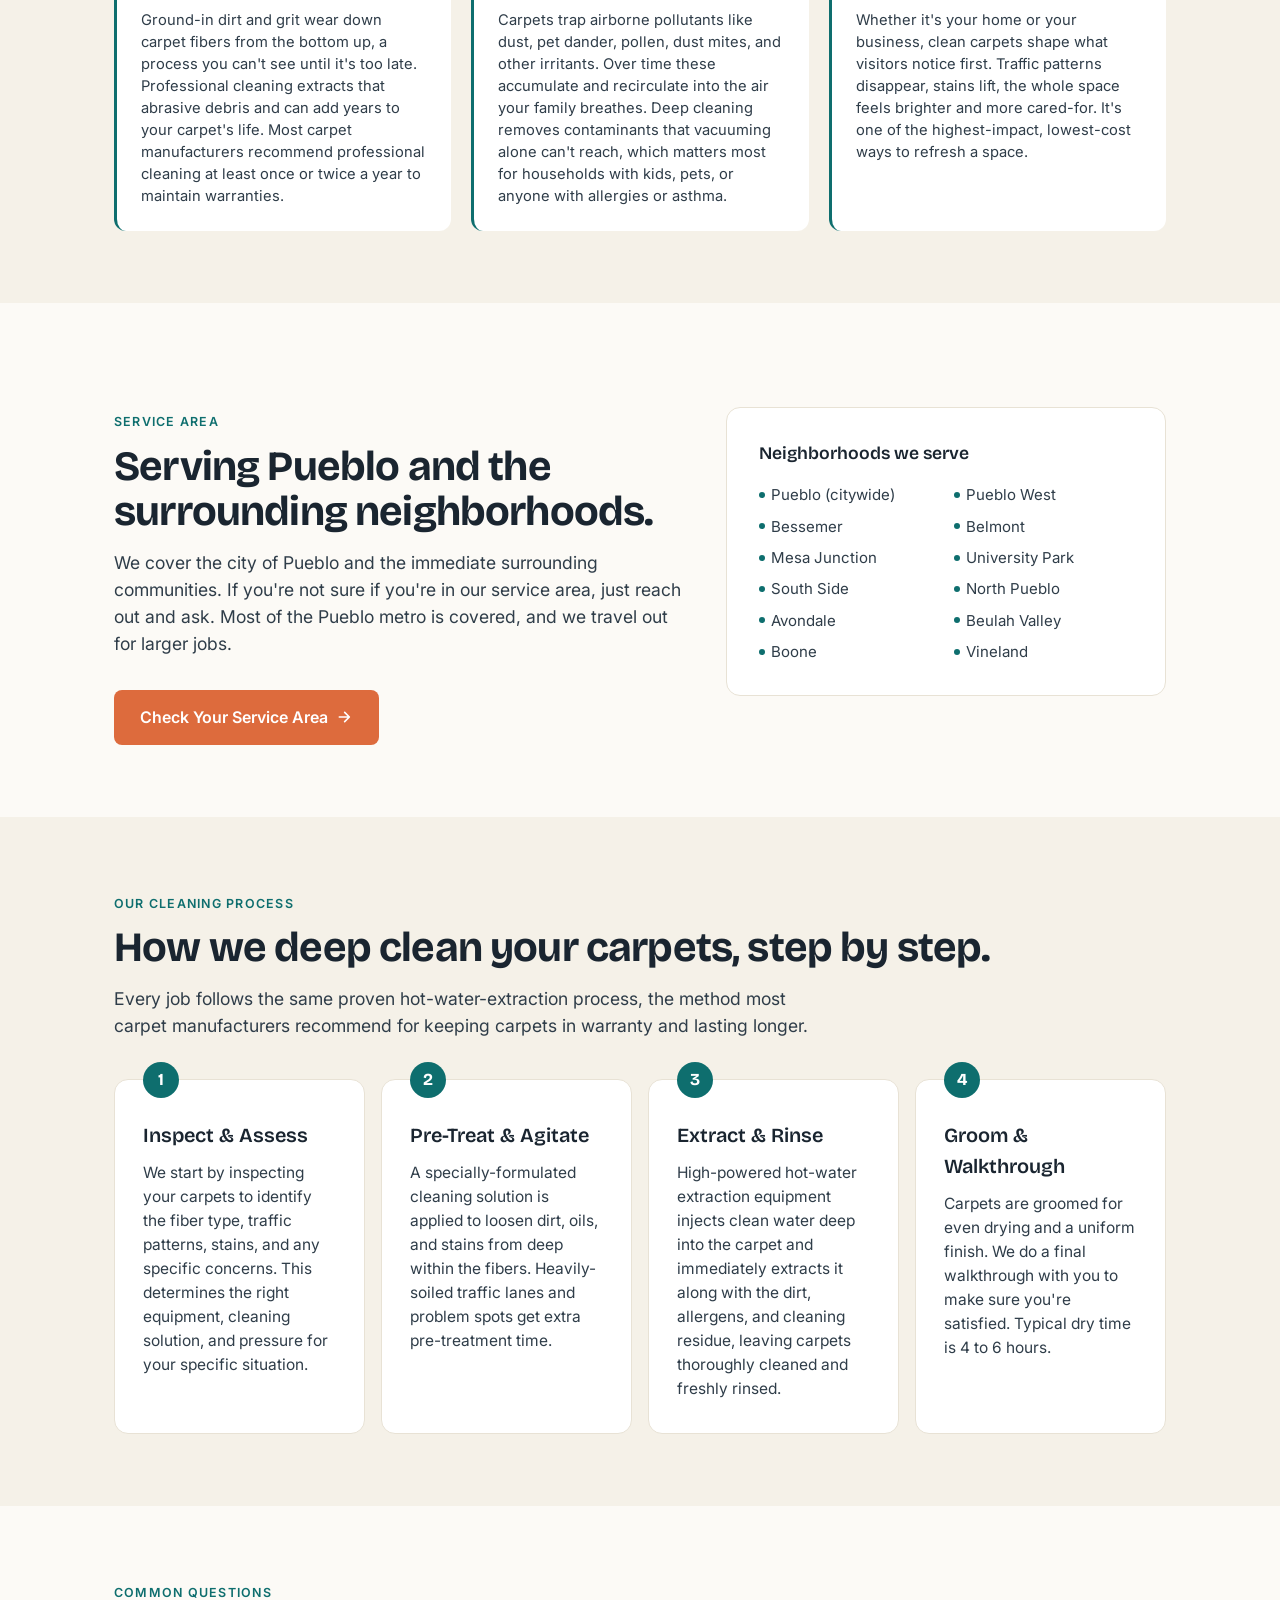
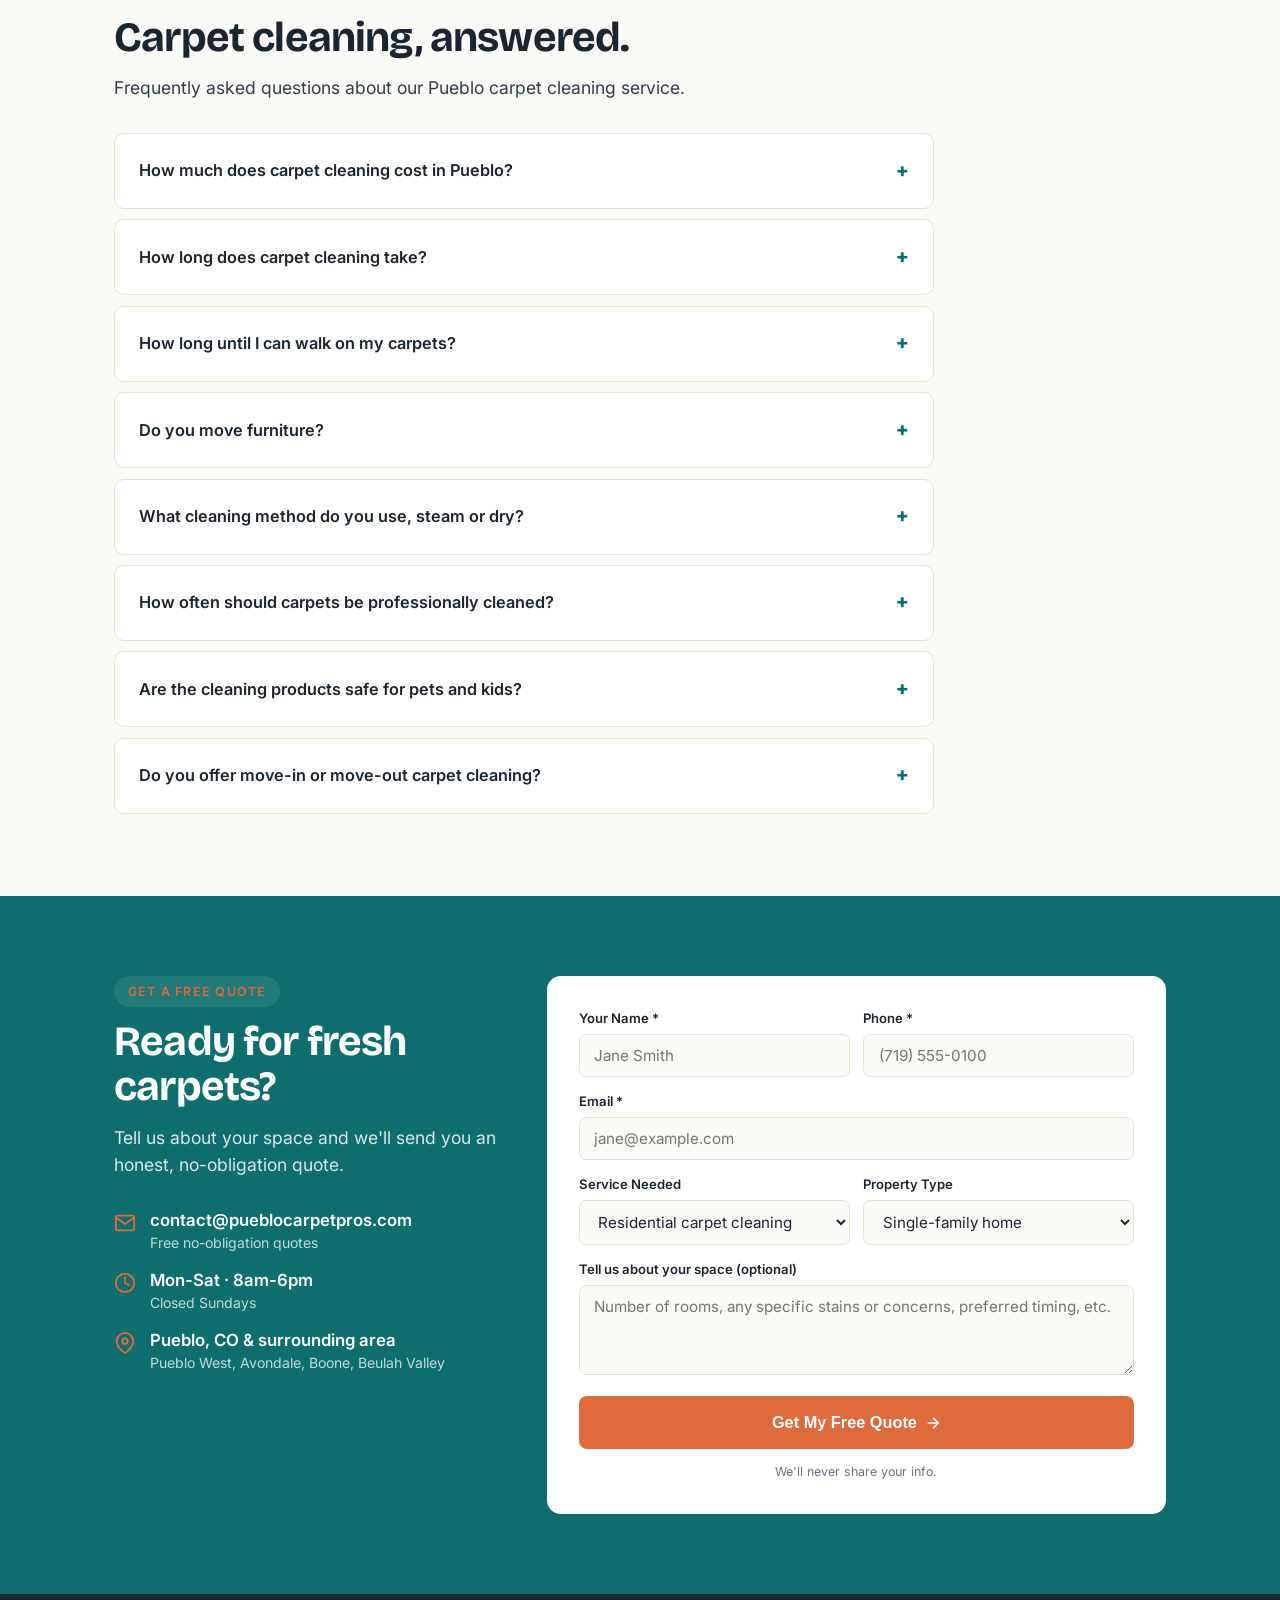
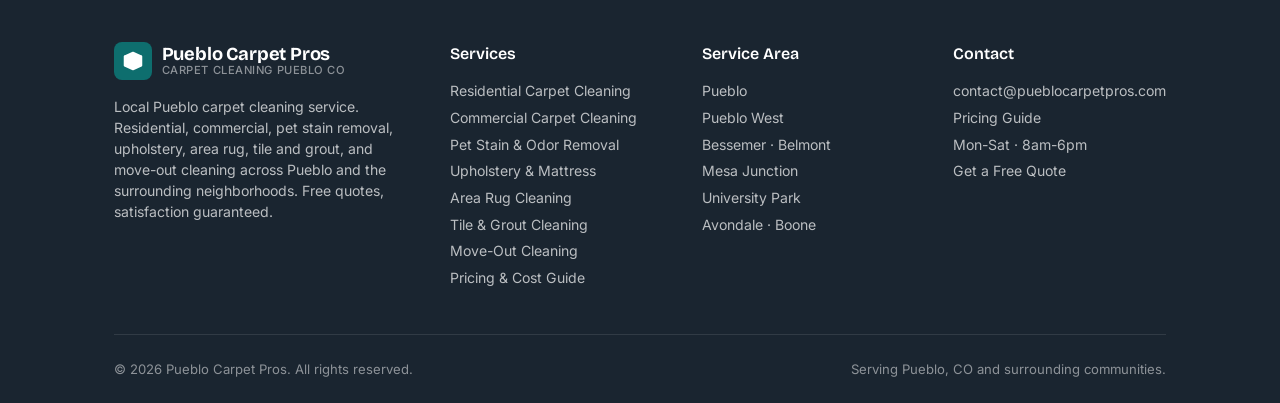
==== commit 42b5dabe: "Restructure site: sticky nav with Services dropdown + dedicated service pages - Rebuild homepage as " ====
--- a/index.html
+++ b/index.html
@@ -14,7 +14,7 @@
 </script>
 
 <title>Carpet Cleaning Pueblo CO | Pueblo Carpet Pros</title>
-<meta name="description" content="Local Pueblo carpet cleaning service. Free, no-obligation quotes. Residential and commercial carpet cleaning, pet stain and odor removal, upholstery and mattress cleaning, area rug cleaning, and tile and grout cleaning across Pueblo, Pueblo West, Bessemer, Belmont, and surrounding neighborhoods." />
+<meta name="description" content="Local Pueblo carpet cleaning service. Free, no-obligation quotes. Residential and commercial carpet cleaning, pet stain and odor removal, upholstery, area rugs, tile and grout, and move-out cleaning across Pueblo and surrounding neighborhoods." />
 <meta name="robots" content="index, follow" />
 <meta name="author" content="Pueblo Carpet Pros" />
 <meta name="geo.region" content="US-CO" />
@@ -25,7 +25,7 @@
 <meta property="og:type" content="website" />
 <meta property="og:url" content="https://pueblocarpetpros.com/" />
 <meta property="og:title" content="Carpet Cleaning Pueblo CO | Pueblo Carpet Pros" />
-<meta property="og:description" content="Local Pueblo carpet cleaning service. Free, no-obligation quotes. Residential and commercial carpet cleaning, pet stain removal, upholstery, area rug, and tile and grout cleaning across Pueblo and surrounding neighborhoods." />
+<meta property="og:description" content="Local Pueblo carpet cleaning service. Free, no-obligation quotes. Residential and commercial carpet cleaning, pet stain removal, upholstery, area rug, tile and grout, and move-out cleaning across Pueblo and surrounding neighborhoods." />
 <meta property="og:image" content="https://pueblocarpetpros.com/images/residential.jpg" />
 <meta property="og:locale" content="en_US" />
 
@@ -33,7 +33,7 @@
 <meta name="twitter:card" content="summary_large_image" />
 <meta name="twitter:url" content="https://pueblocarpetpros.com/" />
 <meta name="twitter:title" content="Carpet Cleaning Pueblo CO | Pueblo Carpet Pros" />
-<meta name="twitter:description" content="Local Pueblo carpet cleaning service. Free, no-obligation quotes. Residential and commercial carpet cleaning, pet stain removal, upholstery, area rug, and tile and grout cleaning across Pueblo and surrounding neighborhoods." />
+<meta name="twitter:description" content="Local Pueblo carpet cleaning service. Free, no-obligation quotes. Residential and commercial carpet cleaning, pet stain removal, upholstery, area rug, tile and grout, and move-out cleaning across Pueblo and surrounding neighborhoods." />
 <meta name="twitter:image" content="https://pueblocarpetpros.com/images/residential.jpg" />
 
 <!-- Inline SVG favicon (brand mark) -->
@@ -47,7 +47,7 @@
   "@context": "https://schema.org",
   "@type": "ProfessionalService",
   "name": "Pueblo Carpet Pros",
-  "description": "Local Pueblo carpet cleaning service. Residential, commercial, and pet stain removal across Pueblo and surrounding neighborhoods.",
+  "description": "Local Pueblo carpet cleaning service. Residential, commercial, pet stain removal, upholstery, area rug, tile and grout, and move-out carpet cleaning across Pueblo and surrounding neighborhoods.",
   "areaServed": [
     {"@type": "City", "name": "Pueblo"},
     {"@type": "City", "name": "Pueblo West"},
@@ -73,11 +73,29 @@
       </span>
       <span class="logo-text">Pueblo Carpet Pros<small>Carpet Cleaning Pueblo CO</small></span>
     </a>
-    <nav class="header-nav">
-      <a href="/#services" class="nav-link">Services</a>
-      <a href="/carpet-cleaning-cost-pueblo/" class="nav-link">Pricing</a>
+    <button class="nav-toggle" aria-label="Toggle menu" aria-expanded="false" aria-controls="primary-nav">
+      <svg class="nav-icon-open" viewBox="0 0 24 24" fill="none" stroke="currentColor" stroke-width="2.2" stroke-linecap="round" stroke-linejoin="round"><line x1="3" y1="6" x2="21" y2="6"/><line x1="3" y1="12" x2="21" y2="12"/><line x1="3" y1="18" x2="21" y2="18"/></svg>
+      <svg class="nav-icon-close" viewBox="0 0 24 24" fill="none" stroke="currentColor" stroke-width="2.2" stroke-linecap="round" stroke-linejoin="round"><line x1="6" y1="6" x2="18" y2="18"/><line x1="6" y1="18" x2="18" y2="6"/></svg>
+    </button>
+    <nav class="header-nav" id="primary-nav">
+      <div class="nav-dropdown">
+        <button class="nav-link nav-dropdown-toggle" aria-expanded="false" aria-haspopup="true">
+          Services
+          <svg class="nav-chevron" viewBox="0 0 24 24" fill="none" stroke="currentColor" stroke-width="2.4" stroke-linecap="round" stroke-linejoin="round"><polyline points="6 9 12 15 18 9"/></svg>
+        </button>
+        <div class="nav-dropdown-menu" role="menu">
+          <a href="/#residential" role="menuitem">Residential Carpet Cleaning</a>
+          <a href="/commercial-carpet-cleaning-pueblo/" role="menuitem">Commercial Carpet Cleaning</a>
+          <a href="/pet-stain-removal-pueblo/" role="menuitem">Pet Stain &amp; Odor Removal</a>
+          <a href="/upholstery-cleaning-pueblo/" role="menuitem">Upholstery &amp; Mattress Cleaning</a>
+          <a href="/area-rug-cleaning-pueblo/" role="menuitem">Area Rug Cleaning</a>
+          <a href="/tile-grout-cleaning-pueblo/" role="menuitem">Tile &amp; Grout Cleaning</a>
+          <a href="/move-out-carpet-cleaning-pueblo/" role="menuitem">Move-Out Carpet Cleaning</a>
+          <div class="nav-dropdown-sep"></div>
+          <a href="/carpet-cleaning-cost-pueblo/" role="menuitem">Pricing &amp; Cost Guide</a>
+        </div>
+      </div>
       <a href="/#service-area" class="nav-link">Service Area</a>
-      <a href="/#contact" class="nav-link">Get a Quote</a>
       <a href="/#contact" class="phone-btn">
         <svg viewBox="0 0 24 24" fill="none" stroke="currentColor" stroke-width="2.2" stroke-linecap="round" stroke-linejoin="round"><path d="M5 12h14M13 5l7 7-7 7"/></svg>
         Get a Free Quote
@@ -93,15 +111,15 @@
       <div>
         <span class="hero-eyebrow">Serving Pueblo &amp; Surrounding Areas</span>
         <h1>Carpet Cleaning Services for <span>Pueblo</span> Homes &amp; Businesses</h1>
-        <p class="sub">Local carpet cleaning service for Pueblo homes and businesses. Free, no-obligation quotes and flexible scheduling. Residential, commercial, pet stain removal, and upholstery cleaning across the Pueblo area.</p>
+        <p class="sub">Local carpet cleaning service for Pueblo homes and businesses. Free, no-obligation quotes and flexible scheduling. Residential, commercial, pet stain removal, upholstery, area rug, tile and grout, and move-out cleaning across the Pueblo area.</p>
         <div class="hero-ctas">
           <a href="#contact" class="btn-primary">
             Get a Free Quote
             <svg width="16" height="16" viewBox="0 0 24 24" fill="none" stroke="currentColor" stroke-width="2.5" stroke-linecap="round" stroke-linejoin="round"><path d="M5 12h14M13 5l7 7-7 7"/></svg>
           </a>
-          <a href="mailto:contact@pueblocarpetpros.com" class="btn-secondary">
-            <svg width="16" height="16" viewBox="0 0 24 24" fill="none" stroke="currentColor" stroke-width="2.2" stroke-linecap="round" stroke-linejoin="round"><path d="M4 4h16c1.1 0 2 .9 2 2v12c0 1.1-.9 2-2 2H4c-1.1 0-2-.9-2-2V6c0-1.1.9-2 2-2z"/><polyline points="22,6 12,13 2,6"/></svg>
-            Email Us
+          <a href="#services" class="btn-secondary">
+            <svg width="16" height="16" viewBox="0 0 24 24" fill="none" stroke="currentColor" stroke-width="2.2" stroke-linecap="round" stroke-linejoin="round"><polyline points="6 9 12 15 18 9"/></svg>
+            See Our Services
           </a>
         </div>
         <div class="hero-trust">
@@ -144,61 +162,98 @@
   <div class="wrap">
     <span class="section-eyebrow">Our Services</span>
     <h2>Carpet cleaning for every Pueblo home and business.</h2>
-    <p class="section-lead">From everyday refresh to deep stain removal, here's how we handle each kind of carpet cleaning job in Pueblo and the surrounding area.</p>
+    <p class="section-lead">From everyday refresh to deep stain removal, here's how we handle each kind of carpet cleaning job in Pueblo and the surrounding area. Click any service to learn what's involved.</p>
 
     <div class="services-grid">
-      <div class="service-card">
+      <a href="#residential" class="service-card" style="text-decoration:none; color:inherit;">
         <div class="service-icon">
           <svg viewBox="0 0 24 24" fill="none" stroke="currentColor" stroke-width="2" stroke-linecap="round" stroke-linejoin="round"><path d="M3 9l9-7 9 7v11a2 2 0 0 1-2 2H5a2 2 0 0 1-2-2z"/><polyline points="9 22 9 12 15 12 15 22"/></svg>
         </div>
         <h3>Residential Carpet Cleaning</h3>
         <p>Deep cleaning that lifts pet stains, traffic patterns, and old odors from carpets and area rugs. Single rooms, whole houses, and everything in between.</p>
-        <div class="price"><a href="#contact"><strong>Get a free quote →</strong></a></div>
-      </div>
-
-      <div class="service-card">
+        <div class="price"><strong>Learn more →</strong></div>
+      </a>
+
+      <a href="/commercial-carpet-cleaning-pueblo/" class="service-card" style="text-decoration:none; color:inherit;">
         <div class="service-icon">
           <svg viewBox="0 0 24 24" fill="none" stroke="currentColor" stroke-width="2" stroke-linecap="round" stroke-linejoin="round"><rect x="3" y="3" width="18" height="18" rx="2" ry="2"/><line x1="3" y1="9" x2="21" y2="9"/><line x1="9" y1="21" x2="9" y2="9"/></svg>
         </div>
         <h3>Commercial Carpet Cleaning</h3>
         <p>After-hours service for offices, retail spaces, restaurants, medical practices, and properties throughout Pueblo. Recurring maintenance plans available.</p>
-        <div class="price"><a href="#contact"><strong>Get a free quote →</strong></a></div>
-      </div>
-
-      <div class="service-card">
+        <div class="price"><strong>Learn more →</strong></div>
+      </a>
+
+      <a href="/pet-stain-removal-pueblo/" class="service-card" style="text-decoration:none; color:inherit;">
         <div class="service-icon">
           <svg viewBox="0 0 24 24" fill="none" stroke="currentColor" stroke-width="2" stroke-linecap="round" stroke-linejoin="round"><path d="M10 5.172C10 3.782 8.423 2.679 6.5 3.061 4.577 3.443 3 5.024 3 6.5c0 4.5 4 7.5 9 11.5 5-4 9-7 9-11.5 0-1.476-1.577-3.057-3.5-3.439C15.577 2.679 14 3.782 14 5.172"/></svg>
         </div>
         <h3>Pet Stain &amp; Odor Removal</h3>
-        <p>Specialized enzyme treatments for pet urine, vomit, and persistent odors. Pet-safe and family-friendly solutions that actually eliminate the smell, not just mask it.</p>
-        <div class="price"><a href="#contact"><strong>Get a free quote →</strong></a></div>
-      </div>
-
-      <div class="service-card">
+        <p>Enzyme treatments for pet urine, vomit, and persistent odors. Pet-safe and family-friendly solutions that eliminate the smell rather than mask it.</p>
+        <div class="price"><strong>Learn more →</strong></div>
+      </a>
+
+      <a href="/upholstery-cleaning-pueblo/" class="service-card" style="text-decoration:none; color:inherit;">
         <div class="service-icon">
           <svg viewBox="0 0 24 24" fill="none" stroke="currentColor" stroke-width="2" stroke-linecap="round" stroke-linejoin="round"><path d="M20 9V6a2 2 0 0 0-2-2H6a2 2 0 0 0-2 2v3"/><path d="M2 11v5a2 2 0 0 0 2 2v2"/><path d="M22 11v5a2 2 0 0 1-2 2v2"/><path d="M4 18h16"/><path d="M2 11h20"/></svg>
         </div>
         <h3>Upholstery &amp; Mattress Cleaning</h3>
-        <p>Sofas, recliners, dining chairs, and mattresses. Extend the life of your furniture with the same care we put into carpets. Often paired with a carpet job for a whole-room refresh.</p>
-        <div class="price"><a href="#contact"><strong>Get a free quote →</strong></a></div>
-      </div>
-
-      <div class="service-card">
+        <p>Sofas, recliners, dining chairs, and mattresses. Often paired with a carpet job for a whole-room refresh that extends the life of your furniture.</p>
+        <div class="price"><strong>Learn more →</strong></div>
+      </a>
+
+      <a href="/area-rug-cleaning-pueblo/" class="service-card" style="text-decoration:none; color:inherit;">
         <div class="service-icon">
           <svg viewBox="0 0 24 24" fill="none" stroke="currentColor" stroke-width="2" stroke-linecap="round" stroke-linejoin="round"><rect x="3" y="3" width="18" height="18" rx="2"/><path d="M3 12h18M12 3v18"/></svg>
         </div>
         <h3>Area &amp; Oriental Rug Cleaning</h3>
-        <p>From synthetic area rugs to wool and antique oriental pieces. Careful treatment that preserves colors and fiber integrity. On-site or off-site service depending on the rug.</p>
-        <div class="price"><a href="#contact"><strong>Get a free quote →</strong></a></div>
-      </div>
-
-      <div class="service-card">
+        <p>From synthetic area rugs to wool and antique oriental pieces. Careful treatment that preserves colors and fiber integrity, on-site or off-site.</p>
+        <div class="price"><strong>Learn more →</strong></div>
+      </a>
+
+      <a href="/tile-grout-cleaning-pueblo/" class="service-card" style="text-decoration:none; color:inherit;">
         <div class="service-icon">
           <svg viewBox="0 0 24 24" fill="none" stroke="currentColor" stroke-width="2" stroke-linecap="round" stroke-linejoin="round"><path d="M3 3h7v7H3zM14 3h7v7h-7zM3 14h7v7H3zM14 14h7v7h-7z"/></svg>
         </div>
         <h3>Tile &amp; Grout Cleaning</h3>
-        <p>Brings dingy grout lines back to their original color and removes the film buildup on tile that mopping can't reach. Optional sealing protects against future staining.</p>
-        <div class="price"><a href="#contact"><strong>Get a free quote →</strong></a></div>
+        <p>Brings dingy grout lines back to their original color and removes film buildup that mopping can't reach. Optional sealing protects against future staining.</p>
+        <div class="price"><strong>Learn more →</strong></div>
+      </a>
+
+      <a href="/move-out-carpet-cleaning-pueblo/" class="service-card" style="text-decoration:none; color:inherit;">
+        <div class="service-icon">
+          <svg viewBox="0 0 24 24" fill="none" stroke="currentColor" stroke-width="2" stroke-linecap="round" stroke-linejoin="round"><path d="M3 9l9-7 9 7M5 9v12h14V9"/><path d="M9 21V13h6v8"/></svg>
+        </div>
+        <h3>Move-Out Carpet Cleaning</h3>
+        <p>End-of-tenancy and pre-listing cleanings for renters, landlords, and home sellers. Tight-timeline jobs scheduled around move dates.</p>
+        <div class="price"><strong>Learn more →</strong></div>
+      </a>
+
+      <a href="/carpet-cleaning-cost-pueblo/" class="service-card" style="text-decoration:none; color:inherit;">
+        <div class="service-icon">
+          <svg viewBox="0 0 24 24" fill="none" stroke="currentColor" stroke-width="2" stroke-linecap="round" stroke-linejoin="round"><line x1="12" y1="1" x2="12" y2="23"/><path d="M17 5H9.5a3.5 3.5 0 0 0 0 7h5a3.5 3.5 0 0 1 0 7H6"/></svg>
+        </div>
+        <h3>Pricing &amp; Cost Guide</h3>
+        <p>How our pricing works, what affects your quote, and what's typically included in a Pueblo carpet cleaning. Free, no-obligation quotes for every job.</p>
+        <div class="price"><strong>Learn more →</strong></div>
+      </a>
+    </div>
+  </div>
+</section>
+
+<!-- RESIDENTIAL DETAIL (the core service kept on the homepage) -->
+<section id="residential" class="service-details">
+  <div class="wrap">
+    <div class="service-detail">
+      <div class="sd-image">
+        <img src="images/residential.jpg" alt="Bright clean living room with freshly cleaned residential carpet in Pueblo, Colorado" loading="lazy" />
+      </div>
+      <div class="sd-content">
+        <span class="sd-eyebrow">Residential</span>
+        <h2 style="font-size: clamp(1.7rem, 3.2vw, 2.3rem); margin-bottom: 1rem;">Residential Carpet Cleaning in Pueblo</h2>
+        <p>Few things change how a home feels like freshly cleaned carpets. Whether you're dealing with traffic patterns in the family room, lingering odors in the basement, or just looking to refresh your space, professional residential carpet cleaning restores the carpet you remember bringing home from the store. We help Pueblo homeowners protect what's often one of the more expensive parts of a home, and extend the life of carpets that get more wear than almost any other surface.</p>
+        <p>Daily life is hard on carpets. Pets, kids, foot traffic, dust from outside, spills that get half-cleaned and forgotten: it all builds up below the surface where vacuums can't reach. Renting a machine from the hardware store gets you part of the way there, but professional-grade hot water extraction equipment pulls out the embedded soil, allergens, and residue that home equipment leaves behind. The difference shows up in how the carpet looks, smells, and feels under your feet.</p>
+        <p>Every residential job starts with a look at what we're actually working with, including the carpet type, the condition, and any problem areas, so we can use the right combination of cleaning solution, pressure, and dry time. Most rooms are dry within 4 to 6 hours and ready for normal use the same day. We work with homes across Pueblo and the surrounding neighborhoods, from older homes in Bessemer and Belmont to newer construction in Pueblo West.</p>
+        <a href="#contact" class="sd-cta">Get a quote for your home <svg viewBox="0 0 24 24" fill="none" stroke="currentColor" stroke-width="2.5" stroke-linecap="round" stroke-linejoin="round"><path d="M5 12h14M13 5l7 7-7 7"/></svg></a>
       </div>
     </div>
   </div>
@@ -225,12 +280,12 @@
         <p>We know Pueblo neighborhoods like Bessemer, Belmont, Mesa Junction, University Park, South Side, Pueblo West, and the surrounding area.</p>
       </div>
       <div class="why-item">
-        <h4>Free, no-obligation quotes</h4>
-        <p>You'll know the exact price before any work starts. No bait-and-switch pricing, no surprise add-ons, no high-pressure upsells.</p>
-      </div>
-      <div class="why-item">
         <h4>Pet- &amp; family-friendly solutions</h4>
         <p>Cleaning products chosen with kids and pets in mind. Eco-friendly options available on request.</p>
+      </div>
+      <div class="why-item">
+        <h4>Honest assessment</h4>
+        <p>If a stain or job is beyond what's realistic to fix, we'll tell you. You'll get a straight answer about what we can and can't do.</p>
       </div>
       <div class="why-item">
         <h4>Satisfaction guaranteed</h4>
@@ -251,7 +306,7 @@
       <div class="step">
         <div class="step-num">1</div>
         <h4>Get a Quote</h4>
-        <p>Call us or fill out the contact form. Tell us about your space: number of rooms, type of carpet, any specific concerns. We'll give you a clear price upfront.</p>
+        <p>Fill out the contact form or email us. Tell us about your space: number of rooms, type of carpet, any specific concerns. We'll give you a clear price upfront.</p>
       </div>
       <div class="step">
         <div class="step-num">2</div>
@@ -261,14 +316,14 @@
       <div class="step">
         <div class="step-num">3</div>
         <h4>Enjoy Fresh Carpets</h4>
-        <p>We arrive on time, work efficiently, and leave your space looking better than when we got there. Carpets are typically dry within 4-6 hours.</p>
-      </div>
-    </div>
-  </div>
-</section>
-
-<!-- WHY CARPET CLEANING MATTERS -->
-<section id="pricing" class="why-us">
+        <p>We arrive on time, work efficiently, and leave your space looking better than when we got there. Carpets are typically dry within 4 to 6 hours.</p>
+      </div>
+    </div>
+  </div>
+</section>
+
+<!-- WHY IT MATTERS -->
+<section class="why-us">
   <div class="wrap">
     <span class="section-eyebrow">Why It Matters</span>
     <h2>Why professional carpet cleaning matters.</h2>
@@ -287,109 +342,6 @@
         <h4>Make a great first impression</h4>
         <p>Whether it's your home or your business, clean carpets shape what visitors notice first. Traffic patterns disappear, stains lift, the whole space feels brighter and more cared-for. It's one of the highest-impact, lowest-cost ways to refresh a space.</p>
       </div>
-    </div>
-  </div>
-</section>
-
-<!-- SERVICE DETAILS -->
-<section id="service-details" class="service-details">
-  <div class="wrap">
-    <span class="section-eyebrow">Our Services, Explained</span>
-    <h2>What we do, in detail.</h2>
-    <p class="section-lead">Each service we offer to Pueblo homes and businesses, walked through plainly: what's involved, what to expect, and when it makes sense.</p>
-
-    <div style="margin-top: 3rem;">
-
-      <!-- 1. Residential Carpet Cleaning -->
-      <div class="service-detail">
-        <div class="sd-image">
-          <img src="images/residential.jpg" alt="Bright clean living room with freshly cleaned residential carpet in Pueblo, Colorado" loading="lazy" />
-        </div>
-        <div class="sd-content">
-          <span class="sd-eyebrow">Residential</span>
-          <h3>Residential Carpet Cleaning in Pueblo</h3>
-          <p>Few things change how a home feels like freshly cleaned carpets. Whether you're dealing with traffic patterns in the family room, lingering odors in the basement, or just looking to refresh your space, professional residential carpet cleaning restores the carpet you remember bringing home from the store. We help Pueblo homeowners protect what's often one of the more expensive parts of a home, and extend the life of carpets that get more wear than almost any other surface.</p>
-          <p>Daily life is hard on carpets. Pets, kids, foot traffic, dust from outside, spills that get half-cleaned and forgotten: it all builds up below the surface where vacuums can't reach. Renting a machine from the hardware store gets you part of the way there, but professional-grade hot water extraction equipment pulls out the embedded soil, allergens, and residue that home equipment leaves behind. The difference shows up in how the carpet looks, smells, and feels under your feet.</p>
-          <p>Every residential job starts with a look at what we're actually working with, including the carpet type, the condition, and any problem areas, so we can use the right combination of cleaning solution, pressure, and dry time. Most rooms are dry within 4-6 hours and ready for normal use the same day. We work with homes across Pueblo and the surrounding neighborhoods, from older homes in Bessemer and Belmont to newer construction in Pueblo West.</p>
-          <a href="#contact" class="sd-cta">Get a quote for your home <svg viewBox="0 0 24 24" fill="none" stroke="currentColor" stroke-width="2.5" stroke-linecap="round" stroke-linejoin="round"><path d="M5 12h14M13 5l7 7-7 7"/></svg></a>
-        </div>
-      </div>
-
-      <!-- 2. Commercial Carpet Cleaning -->
-      <div class="service-detail flipped">
-        <div class="sd-image">
-          <img src="images/commercial.jpg" alt="Modern office interior with clean commercial-grade carpet in Pueblo business space" loading="lazy" />
-        </div>
-        <div class="sd-content">
-          <span class="sd-eyebrow">Commercial</span>
-          <h3>Commercial Carpet Cleaning for Pueblo Businesses</h3>
-          <p>First impressions matter, and in most businesses the floor is the first thing a visitor sees. Clean carpets signal that you care about your space, and by extension, your customers. Dingy traffic patterns and worn-looking lobbies send the opposite message, even when everything else is spotless.</p>
-          <p>Commercial carpet sees several times the foot traffic of residential carpet, which means it accumulates dirt and wears down much faster if it isn't maintained. Regular professional cleaning is the difference between a carpet that needs replacement every few years and one that holds up for a decade or more. For Pueblo businesses, we work around your schedule, whether after-hours, weekends, or whenever causes the least disruption to your operation.</p>
-          <p>We serve a range of commercial spaces: offices, medical and dental practices, retail stores, restaurants, churches, senior living facilities, and property management groups handling apartment buildings or rental homes. Recurring service plans (quarterly, semi-annual, or custom intervals) are available and typically cost less per visit than one-off cleanings while keeping your space consistently looking its best.</p>
-          <a href="#contact" class="sd-cta">Get a commercial quote <svg viewBox="0 0 24 24" fill="none" stroke="currentColor" stroke-width="2.5" stroke-linecap="round" stroke-linejoin="round"><path d="M5 12h14M13 5l7 7-7 7"/></svg></a>
-        </div>
-      </div>
-
-      <!-- 3. Pet Stain & Odor Removal -->
-      <div class="service-detail">
-        <div class="sd-image">
-          <img src="images/pet-stain.jpg" alt="Golden retriever resting on clean carpet after professional pet stain and odor removal" loading="lazy" />
-        </div>
-        <div class="sd-content">
-          <span class="sd-eyebrow">Pet Stain &amp; Odor</span>
-          <h3>Pet Stain &amp; Odor Removal</h3>
-          <p>Pets are family, but they leave behind challenges that ordinary cleaning doesn't solve. Pet urine doesn't just sit on the surface. It permeates down into the carpet backing, the padding underneath, and sometimes the subfloor. That's why pet odors return a few days after a regular cleaning: the cleaning addressed what's visible, not what's underneath.</p>
-          <p>Professional pet odor removal uses enzyme-based treatments that break down the proteins in urine at the molecular level. The enzymes consume the source of the smell rather than masking it with fragrance. For old or severe accidents, this may mean treating the padding directly or using higher concentrations of solution. The good news: in most cases, even longstanding pet odor can be fully eliminated rather than just covered up.</p>
-          <p>The same approach works for pet vomit, hairball stains, accidents from kittens or puppies during housetraining, and the general dander buildup that all pet households contend with. Treatments are formulated to be safe for pets and family members once the carpet has fully dried.</p>
-          <a href="#contact" class="sd-cta">Get a pet stain quote <svg viewBox="0 0 24 24" fill="none" stroke="currentColor" stroke-width="2.5" stroke-linecap="round" stroke-linejoin="round"><path d="M5 12h14M13 5l7 7-7 7"/></svg></a>
-        </div>
-      </div>
-
-      <!-- 4. Upholstery & Mattress Cleaning -->
-      <div class="service-detail flipped">
-        <div class="sd-image">
-          <img src="images/upholstery.jpg" alt="Freshly cleaned fabric sofa in a Pueblo home after professional upholstery cleaning" loading="lazy" />
-        </div>
-        <div class="sd-content">
-          <span class="sd-eyebrow">Upholstery &amp; Mattress</span>
-          <h3>Upholstery &amp; Mattress Cleaning</h3>
-          <p>Furniture and mattresses see plenty of use but rarely get the same cleaning attention as carpets. Over time, sofas absorb body oils, food crumbs, dust, and pet hair. Mattresses accumulate dust mites, allergens, and the residue of years of sleep. Replacing this furniture is expensive. Cleaning it brings most of it back to looking and feeling close to new.</p>
-          <p>Different fabrics need different approaches. A microfiber sofa cleans up differently than a linen-blend couch or a leather recliner. Mattresses need careful moisture control to avoid mold. We look at every piece individually and use the cleaning method that's right for the fabric and the level of soiling, rather than running everything through the same process.</p>
-          <p>We clean sofas, loveseats, recliners, dining chairs, ottomans, and mattresses of all sizes. Upholstery work is often paired with a residential carpet job for a full-room refresh. The difference between just the carpet and the carpet plus furniture is dramatic.</p>
-          <a href="#contact" class="sd-cta">Get an upholstery quote <svg viewBox="0 0 24 24" fill="none" stroke="currentColor" stroke-width="2.5" stroke-linecap="round" stroke-linejoin="round"><path d="M5 12h14M13 5l7 7-7 7"/></svg></a>
-        </div>
-      </div>
-
-      <!-- 5. Area & Oriental Rug Cleaning -->
-      <div class="service-detail">
-        <div class="sd-image">
-          <img src="images/area-rug.jpg" alt="Traditional oriental area rug in a Pueblo home after professional rug cleaning" loading="lazy" />
-        </div>
-        <div class="sd-content">
-          <span class="sd-eyebrow">Area Rugs</span>
-          <h3>Area &amp; Oriental Rug Cleaning</h3>
-          <p>Area rugs deserve more attention than they usually get. They protect the floor underneath, anchor the room visually, and absorb a disproportionate share of foot traffic. Wall-to-wall carpet has padding underneath; area rugs sit directly on the floor and accumulate dirt that can grind down the fibers over time.</p>
-          <p>Different rugs need different care. Synthetic area rugs can usually be cleaned in place using hot water extraction. Wool, silk, and antique oriental rugs typically benefit from a more careful approach with appropriate solutions to preserve the dyes and fiber integrity. Some rugs we clean on-site; others are better cleaned off-site in a controlled environment.</p>
-          <p>Color preservation is a big part of why professional cleaning matters for area rugs. The wrong solution can cause dye bleeding or fading, especially in older or hand-knotted rugs. We assess each rug before cleaning and let you know if we recommend on-site service or a different approach. Honesty about what we can and can't safely clean is part of how we do business.</p>
-          <a href="#contact" class="sd-cta">Get an area rug quote <svg viewBox="0 0 24 24" fill="none" stroke="currentColor" stroke-width="2.5" stroke-linecap="round" stroke-linejoin="round"><path d="M5 12h14M13 5l7 7-7 7"/></svg></a>
-        </div>
-      </div>
-
-      <!-- 6. Tile & Grout Cleaning -->
-      <div class="service-detail flipped">
-        <div class="sd-image">
-          <img src="images/tile-grout.jpg" alt="Pristine kitchen tile floor with fresh grout lines after professional tile and grout cleaning" loading="lazy" />
-        </div>
-        <div class="sd-content">
-          <span class="sd-eyebrow">Tile &amp; Grout</span>
-          <h3>Tile &amp; Grout Cleaning</h3>
-          <p>Grout absorbs everything. Spills, foot traffic, cooking residue, soap film in bathrooms: it all settles into the porous grout lines and gradually darkens them. By the time most homeowners notice, mopping isn't enough to restore them; the dirt is below the surface, beyond what a mop can reach.</p>
-          <p>Professional tile and grout cleaning uses high-pressure hot water extraction with specialized tools designed to reach into grout lines and lift out the embedded dirt. The result is grout that looks closer to its original color, sometimes startlingly so when homeowners haven't seen it for years. Tiles get a deep clean at the same time, removing the film and dullness that builds up gradually.</p>
-          <p>After cleaning, we can apply a grout sealer to protect against future staining. Sealed grout doesn't absorb spills the same way, which makes regular maintenance much easier and keeps the floor looking cleaner longer. We work on kitchen floors, bathrooms, entryways, and any tiled surface that's gotten dingier than you'd like.</p>
-          <a href="#contact" class="sd-cta">Get a tile &amp; grout quote <svg viewBox="0 0 24 24" fill="none" stroke="currentColor" stroke-width="2.5" stroke-linecap="round" stroke-linejoin="round"><path d="M5 12h14M13 5l7 7-7 7"/></svg></a>
-        </div>
-      </div>
-
     </div>
   </div>
 </section>
@@ -401,7 +353,7 @@
       <div>
         <span class="section-eyebrow">Service Area</span>
         <h2>Serving Pueblo and the surrounding neighborhoods.</h2>
-        <p class="section-lead">We cover the city of Pueblo and the immediate surrounding communities. If you're not sure if you're in our service area, just give us a call. Most of the Pueblo metro is covered, and we travel out for larger jobs.</p>
+        <p class="section-lead">We cover the city of Pueblo and the immediate surrounding communities. If you're not sure if you're in our service area, just reach out and ask. Most of the Pueblo metro is covered, and we travel out for larger jobs.</p>
         <a href="#contact" class="btn-primary">
           Check Your Service Area
           <svg width="16" height="16" viewBox="0 0 24 24" fill="none" stroke="currentColor" stroke-width="2.5" stroke-linecap="round" stroke-linejoin="round"><path d="M5 12h14M13 5l7 7-7 7"/></svg>
@@ -428,7 +380,7 @@
   </div>
 </section>
 
-<!-- OUR CLEANING PROCESS -->
+<!-- CLEANING PROCESS -->
 <section class="testimonials">
   <div class="wrap">
     <span class="section-eyebrow">Our Cleaning Process</span>
@@ -454,7 +406,7 @@
       <div class="step">
         <div class="step-num">4</div>
         <h4>Groom &amp; Walkthrough</h4>
-        <p>Carpets are groomed for even drying and a uniform finish. We do a final walkthrough with you to make sure you're satisfied. Typical dry time is 4-6 hours.</p>
+        <p>Carpets are groomed for even drying and a uniform finish. We do a final walkthrough with you to make sure you're satisfied. Typical dry time is 4 to 6 hours.</p>
       </div>
     </div>
   </div>
@@ -474,11 +426,11 @@
       </details>
       <details class="faq-item">
         <summary class="faq-q">How long does carpet cleaning take?</summary>
-        <div class="faq-a">A single room typically takes 30-45 minutes. A three-room job is usually 90 minutes to 2 hours. A whole house with five rooms runs about 3-4 hours depending on furniture, carpet condition, and any treatments needed.</div>
+        <div class="faq-a">A single room typically takes 30 to 45 minutes. A three-room job is usually 90 minutes to 2 hours. A whole house with five rooms runs about 3 to 4 hours depending on furniture, carpet condition, and any treatments needed.</div>
       </details>
       <details class="faq-item">
         <summary class="faq-q">How long until I can walk on my carpets?</summary>
-        <div class="faq-a">Carpets are usually dry within 4-6 hours of cleaning. You can walk on them right away in clean socks or bare feet, but we recommend keeping pets and outside shoes off until fully dry, usually by the end of the day. Drying time depends on humidity, ventilation, and carpet thickness.</div>
+        <div class="faq-a">Carpets are usually dry within 4 to 6 hours of cleaning. You can walk on them right away in clean socks or bare feet, but we recommend keeping pets and outside shoes off until fully dry, usually by the end of the day. Drying time depends on humidity, ventilation, and carpet thickness.</div>
       </details>
       <details class="faq-item">
         <summary class="faq-q">Do you move furniture?</summary>
@@ -490,7 +442,7 @@
       </details>
       <details class="faq-item">
         <summary class="faq-q">How often should carpets be professionally cleaned?</summary>
-        <div class="faq-a">For most Pueblo homes, every 12-18 months is the sweet spot. Households with pets, kids, or heavy foot traffic benefit from cleanings every 6-12 months. Commercial spaces typically schedule quarterly or semi-annually depending on traffic volume. Regular cleaning extends carpet life significantly.</div>
+        <div class="faq-a">For most Pueblo homes, every 12 to 18 months is the sweet spot. Households with pets, kids, or heavy foot traffic benefit from cleanings every 6 to 12 months. Commercial spaces typically schedule quarterly or semi-annually depending on traffic volume. Regular cleaning extends carpet life significantly.</div>
       </details>
       <details class="faq-item">
         <summary class="faq-q">Are the cleaning products safe for pets and kids?</summary>
@@ -498,7 +450,7 @@
       </details>
       <details class="faq-item">
         <summary class="faq-q">Do you offer move-in or move-out carpet cleaning?</summary>
-        <div class="faq-a">Yes, this is one of our most common Pueblo jobs. Property managers, landlords, and homeowners selling their place all use us for end-of-tenancy or pre-listing cleanings. We can usually accommodate tight timing if you let us know in advance.</div>
+        <div class="faq-a">Yes, this is one of our most common Pueblo jobs. Property managers, landlords, and homeowners selling their place all use us for end-of-tenancy or pre-listing cleanings. We can usually accommodate tight timing if you let us know in advance. See our dedicated <a href="/move-out-carpet-cleaning-pueblo/">move-out carpet cleaning page</a> for details.</div>
       </details>
     </div>
   </div>
@@ -557,6 +509,8 @@
             <option>Commercial carpet cleaning</option>
             <option>Pet stain &amp; odor removal</option>
             <option>Upholstery cleaning</option>
+            <option>Area rug cleaning</option>
+            <option>Tile &amp; grout cleaning</option>
             <option>Move-in / move-out</option>
             <option>Not sure / other</option>
           </select>
@@ -596,17 +550,19 @@
           <span class="logo-mark"><svg viewBox="0 0 24 24" fill="none" stroke="currentColor" stroke-width="2.2" stroke-linecap="round" stroke-linejoin="round"><path d="M3 7l9-4 9 4M3 7v10l9 4 9-4V7M3 7l9 4 9-4M12 11v10"/></svg></span>
           <span class="logo-text">Pueblo Carpet Pros<small>Carpet Cleaning Pueblo CO</small></span>
         </a>
-        <p style="margin-top: 1rem;">Local Pueblo carpet cleaning service. Residential, commercial, and pet stain removal across Pueblo and the surrounding neighborhoods. Free quotes, satisfaction guaranteed.</p>
+        <p style="margin-top: 1rem;">Local Pueblo carpet cleaning service. Residential, commercial, pet stain removal, upholstery, area rug, tile and grout, and move-out cleaning across Pueblo and the surrounding neighborhoods. Free quotes, satisfaction guaranteed.</p>
       </div>
       <div>
         <h4>Services</h4>
         <ul>
-          <li><a href="/#services">Residential Cleaning</a></li>
-          <li><a href="/#services">Commercial Cleaning</a></li>
-          <li><a href="/#services">Pet Stain &amp; Odor</a></li>
-          <li><a href="/#services">Upholstery &amp; Mattress</a></li>
-          <li><a href="/#services">Area Rug Cleaning</a></li>
-          <li><a href="/#services">Tile &amp; Grout</a></li>
+          <li><a href="/#residential">Residential Carpet Cleaning</a></li>
+          <li><a href="/commercial-carpet-cleaning-pueblo/">Commercial Carpet Cleaning</a></li>
+          <li><a href="/pet-stain-removal-pueblo/">Pet Stain &amp; Odor Removal</a></li>
+          <li><a href="/upholstery-cleaning-pueblo/">Upholstery &amp; Mattress</a></li>
+          <li><a href="/area-rug-cleaning-pueblo/">Area Rug Cleaning</a></li>
+          <li><a href="/tile-grout-cleaning-pueblo/">Tile &amp; Grout Cleaning</a></li>
+          <li><a href="/move-out-carpet-cleaning-pueblo/">Move-Out Cleaning</a></li>
+          <li><a href="/carpet-cleaning-cost-pueblo/">Pricing &amp; Cost Guide</a></li>
         </ul>
       </div>
       <div>
@@ -637,5 +593,65 @@
   </div>
 </footer>
 
+<!-- Hidden Netlify form duplicate for build-time detection (lets Netlify register every option used across sub-pages too) -->
+<form name="quote-request" data-netlify="true" netlify-honeypot="bot-field" hidden>
+  <input type="text" name="name" />
+  <input type="tel" name="phone" />
+  <input type="email" name="email" />
+  <select name="service"><option>Residential carpet cleaning</option></select>
+  <select name="property"><option>Single-family home</option></select>
+  <textarea name="notes"></textarea>
+</form>
+
+<script>
+(function() {
+  var navToggle = document.querySelector('.nav-toggle');
+  var nav = document.getElementById('primary-nav');
+  var dropdown = document.querySelector('.nav-dropdown');
+  var dropdownToggle = document.querySelector('.nav-dropdown-toggle');
+
+  if (navToggle && nav) {
+    navToggle.addEventListener('click', function(e) {
+      e.stopPropagation();
+      var open = nav.classList.toggle('is-open');
+      navToggle.setAttribute('aria-expanded', open ? 'true' : 'false');
+    });
+  }
+
+  if (dropdown && dropdownToggle) {
+    dropdownToggle.addEventListener('click', function(e) {
+      e.preventDefault();
+      e.stopPropagation();
+      var open = dropdown.classList.toggle('is-open');
+      dropdownToggle.setAttribute('aria-expanded', open ? 'true' : 'false');
+    });
+  }
+
+  document.addEventListener('click', function(e) {
+    if (dropdown && !e.target.closest('.nav-dropdown')) {
+      dropdown.classList.remove('is-open');
+      if (dropdownToggle) dropdownToggle.setAttribute('aria-expanded', 'false');
+    }
+    if (nav && nav.classList.contains('is-open') && !e.target.closest('#primary-nav') && !e.target.closest('.nav-toggle')) {
+      nav.classList.remove('is-open');
+      if (navToggle) navToggle.setAttribute('aria-expanded', 'false');
+    }
+  });
+
+  document.addEventListener('keydown', function(e) {
+    if (e.key === 'Escape') {
+      if (dropdown) {
+        dropdown.classList.remove('is-open');
+        if (dropdownToggle) dropdownToggle.setAttribute('aria-expanded', 'false');
+      }
+      if (nav) {
+        nav.classList.remove('is-open');
+        if (navToggle) navToggle.setAttribute('aria-expanded', 'false');
+      }
+    }
+  });
+})();
+</script>
+
 </body>
 </html>
--- a/styles.css
+++ b/styles.css
@@ -26,19 +26,142 @@
 
   /* HEADER */
   .header { background: var(--surface); border-bottom: 1px solid var(--rule); position: sticky; top: 0; z-index: 100; padding: 0.85rem 0; box-shadow: 0 1px 0 rgba(0,0,0,0.02); }
-  .header .wrap { display: flex; align-items: center; justify-content: space-between; gap: 1rem; }
-  .logo { display: flex; align-items: center; gap: 0.6rem; }
+  .header .wrap { display: flex; align-items: center; justify-content: space-between; gap: 1rem; position: relative; }
+  .logo { display: flex; align-items: center; gap: 0.6rem; flex-shrink: 0; }
   .logo-mark { width: 38px; height: 38px; background: var(--brand); display: flex; align-items: center; justify-content: center; border-radius: 8px; }
-  .logo-mark svg { width: 22px; height: 22px; fill: #fff; }
+  .logo-mark svg { width: 22px; height: 22px; fill: #fff; color: #fff; }
   .logo-text { font-family: var(--serif); font-weight: 700; font-size: 1.15rem; color: var(--ink); letter-spacing: -0.01em; line-height: 1; }
   .logo-text small { display: block; font-family: var(--sans); font-weight: 500; font-size: 0.7rem; color: var(--muted); margin-top: 2px; letter-spacing: 0.05em; text-transform: uppercase; }
-  .header-nav { display: flex; align-items: center; gap: 1.5rem; }
-  .header-nav a.nav-link { font-size: 0.92rem; color: var(--ink-2); font-weight: 500; }
-  .header-nav a.nav-link:hover { color: var(--brand); }
-  @media (max-width: 720px) { .header-nav a.nav-link { display: none; } }
-  .phone-btn { background: var(--brand); color: #fff !important; padding: 0.55rem 1rem; font-weight: 600; font-size: 0.92rem; border-radius: 6px; display: flex; align-items: center; gap: 0.4rem; }
+
+  .nav-toggle { display: none; background: transparent; border: none; padding: 0.4rem; cursor: pointer; color: var(--ink); border-radius: 6px; }
+  .nav-toggle:hover { background: var(--surface-2); }
+  .nav-toggle svg { width: 26px; height: 26px; display: block; }
+  .nav-toggle .nav-icon-close { display: none; }
+  .nav-toggle[aria-expanded="true"] .nav-icon-open { display: none; }
+  .nav-toggle[aria-expanded="true"] .nav-icon-close { display: block; }
+
+  .header-nav { display: flex; align-items: center; gap: 1.4rem; }
+  .header-nav .nav-link {
+    font-size: 0.92rem;
+    color: var(--ink-2);
+    font-weight: 500;
+    background: transparent;
+    border: none;
+    padding: 0.3rem 0;
+    font-family: inherit;
+    cursor: pointer;
+    display: inline-flex;
+    align-items: center;
+    gap: 0.3rem;
+    position: relative;
+    text-decoration: none;
+  }
+  .header-nav .nav-link:hover { color: var(--brand); }
+  .header-nav .nav-link.is-active { color: var(--brand); }
+  .header-nav .nav-link.is-active::after {
+    content: '';
+    position: absolute;
+    left: 0; right: 0;
+    bottom: -6px;
+    height: 2px;
+    background: var(--brand);
+    border-radius: 2px;
+  }
+
+  /* Services dropdown */
+  .nav-dropdown { position: relative; }
+  .nav-chevron { width: 14px; height: 14px; transition: transform 0.18s; }
+  .nav-dropdown-toggle[aria-expanded="true"] .nav-chevron { transform: rotate(180deg); }
+  .nav-dropdown-menu {
+    position: absolute;
+    top: calc(100% + 0.95rem);
+    left: -0.85rem;
+    min-width: 280px;
+    background: var(--surface);
+    border: 1px solid var(--rule);
+    border-radius: 12px;
+    box-shadow: 0 18px 40px -12px rgba(14, 110, 110, 0.18), 0 4px 14px -4px rgba(0,0,0,0.05);
+    padding: 0.5rem;
+    opacity: 0;
+    visibility: hidden;
+    transform: translateY(-6px);
+    transition: opacity 0.15s, visibility 0.15s, transform 0.15s;
+    z-index: 110;
+  }
+  .nav-dropdown:hover .nav-dropdown-menu,
+  .nav-dropdown:focus-within .nav-dropdown-menu,
+  .nav-dropdown.is-open .nav-dropdown-menu {
+    opacity: 1;
+    visibility: visible;
+    transform: translateY(0);
+  }
+  .nav-dropdown-menu a {
+    display: block;
+    padding: 0.55rem 0.85rem;
+    font-size: 0.93rem;
+    color: var(--ink-2);
+    border-radius: 7px;
+    font-weight: 500;
+    text-decoration: none;
+    line-height: 1.35;
+  }
+  .nav-dropdown-menu a:hover { background: var(--brand-tint); color: var(--brand-dark); }
+  .nav-dropdown-menu a.is-active { background: var(--brand-tint); color: var(--brand-dark); }
+  .nav-dropdown-sep { height: 1px; background: var(--rule); margin: 0.4rem 0.5rem; }
+
+  .phone-btn { background: var(--brand); color: #fff !important; padding: 0.55rem 1rem; font-weight: 600; font-size: 0.92rem; border-radius: 6px; display: inline-flex; align-items: center; gap: 0.4rem; text-decoration: none; border: none; cursor: pointer; }
   .phone-btn:hover { background: var(--brand-dark); color: #fff !important; }
   .phone-btn svg { width: 16px; height: 16px; }
+
+  @media (max-width: 860px) {
+    .nav-toggle { display: inline-flex; align-items: center; justify-content: center; }
+    .header-nav {
+      position: absolute;
+      top: 100%;
+      left: 0;
+      right: 0;
+      background: var(--surface);
+      border-bottom: 1px solid var(--rule);
+      box-shadow: 0 14px 30px -12px rgba(0,0,0,0.1);
+      flex-direction: column;
+      align-items: stretch;
+      gap: 0;
+      padding: 0.5rem 5%;
+      display: none;
+      z-index: 99;
+    }
+    .header-nav.is-open { display: flex; }
+    .header-nav .nav-link {
+      padding: 0.85rem 0.5rem;
+      font-size: 1rem;
+      width: 100%;
+      justify-content: space-between;
+      border-radius: 7px;
+    }
+    .header-nav .nav-link:hover { background: var(--surface-2); }
+    .header-nav .nav-link.is-active::after { display: none; }
+    .header-nav .nav-link.is-active { background: var(--brand-tint); }
+    .nav-dropdown { width: 100%; }
+    .nav-dropdown-menu {
+      position: static;
+      min-width: 0;
+      background: transparent;
+      border: none;
+      box-shadow: none;
+      padding: 0.1rem 0 0.4rem 0.6rem;
+      margin-bottom: 0.1rem;
+      opacity: 1;
+      visibility: visible;
+      transform: none;
+      display: none;
+    }
+    .nav-dropdown:hover .nav-dropdown-menu,
+    .nav-dropdown:focus-within .nav-dropdown-menu { display: none; }
+    .nav-dropdown.is-open .nav-dropdown-menu { display: block; }
+    .nav-dropdown-menu a { padding: 0.65rem 0.85rem; font-size: 0.95rem; }
+    .nav-dropdown-sep { margin: 0.3rem 0.85rem; }
+    .phone-btn { justify-content: center; width: 100%; margin-top: 0.4rem; padding: 0.85rem 1rem; }
+  }
 
   /* HERO */
   .hero { padding: 4rem 0 4.5rem; position: relative; overflow: hidden; }
@@ -209,3 +332,48 @@
   .center { text-align: center; }
   .text-center-section { text-align: center; }
   .text-center-section .section-lead { margin-left: auto; margin-right: auto; }
+
+  /* BREADCRUMB (service + cost sub-pages) */
+  .breadcrumb { padding: 1rem 0 0; font-size: 0.85rem; color: var(--muted); }
+  .breadcrumb a { color: var(--brand); }
+  .breadcrumb a:hover { color: var(--brand-dark); }
+  .breadcrumb span.sep { margin: 0 0.45rem; color: var(--rule); }
+
+  /* SERVICE PAGE HERO (compact, image-on-right) */
+  .svc-hero { padding: 2rem 0 3rem; }
+  .svc-hero-grid { display: grid; grid-template-columns: 1.15fr 1fr; gap: 3rem; align-items: center; }
+  @media (max-width: 820px) { .svc-hero-grid { grid-template-columns: 1fr; gap: 2rem; } }
+  .svc-hero h1 { font-family: var(--serif); font-weight: 700; font-size: clamp(2rem, 4.5vw, 3.2rem); line-height: 1.08; letter-spacing: -0.02em; color: var(--ink); margin-bottom: 1.05rem; }
+  .svc-hero h1 span { color: var(--brand); }
+  .svc-hero .sub { font-size: 1.12rem; color: var(--ink-2); line-height: 1.55; margin-bottom: 1.5rem; max-width: 540px; }
+  .svc-hero-image { border-radius: 14px; overflow: hidden; box-shadow: 0 18px 45px -18px rgba(14, 110, 110, 0.22), 0 6px 18px -6px rgba(14, 110, 110, 0.12); }
+  .svc-hero-image img { width: 100%; aspect-ratio: 4/3; object-fit: cover; }
+
+  /* PROSE BLOCKS (long-form content for service pages) */
+  .prose { max-width: 760px; }
+  .prose h2 { margin-top: 2.25rem; margin-bottom: 0.85rem; font-size: clamp(1.55rem, 3vw, 2rem); }
+  .prose h3 { font-family: var(--serif); font-weight: 600; font-size: 1.25rem; color: var(--ink); margin-top: 1.65rem; margin-bottom: 0.55rem; line-height: 1.25; }
+  .prose p { font-size: 1.02rem; color: var(--ink-2); line-height: 1.65; margin-bottom: 1rem; }
+  .prose ul { margin: 0 0 1rem 1.2rem; }
+  .prose ul li { font-size: 1rem; color: var(--ink-2); line-height: 1.6; margin-bottom: 0.4rem; }
+  .prose-grid { display: grid; grid-template-columns: 1fr 1fr; gap: 1.25rem; margin-top: 1.5rem; }
+  @media (max-width: 720px) { .prose-grid { grid-template-columns: 1fr; } }
+  .prose-card { background: var(--surface); border: 1px solid var(--rule); border-radius: 12px; padding: 1.5rem; }
+  .prose-card h3 { margin-top: 0; }
+  .prose-card p { margin-bottom: 0; font-size: 0.97rem; }
+
+  /* RELATED SERVICES BLOCK */
+  .related { background: var(--surface-2); padding: 4rem 0; }
+  .related-grid { display: grid; grid-template-columns: repeat(3, 1fr); gap: 1rem; margin-top: 1.5rem; }
+  @media (max-width: 820px) { .related-grid { grid-template-columns: 1fr; } }
+  .related-card { background: var(--surface); border: 1px solid var(--rule); border-radius: 12px; padding: 1.5rem; transition: border-color 0.15s, transform 0.15s; display: block; color: inherit; text-decoration: none; }
+  .related-card:hover { border-color: var(--brand); transform: translateY(-2px); color: inherit; }
+  .related-card h3 { font-family: var(--serif); font-weight: 600; font-size: 1.1rem; color: var(--ink); margin-bottom: 0.4rem; }
+  .related-card p { font-size: 0.93rem; color: var(--ink-2); line-height: 1.5; margin-bottom: 0.75rem; }
+  .related-card .related-cta { color: var(--brand); font-size: 0.9rem; font-weight: 600; display: inline-flex; align-items: center; gap: 0.3rem; }
+  .related-card:hover .related-cta { color: var(--accent); }
+
+  /* CALLOUT (highlight box for key info) */
+  .callout { background: var(--brand-tint); border-left: 3px solid var(--brand); padding: 1.15rem 1.4rem; border-radius: 8px; margin: 1.5rem 0; }
+  .callout p { margin-bottom: 0; color: var(--ink); font-size: 0.97rem; }
+  .callout strong { color: var(--brand-dark); }
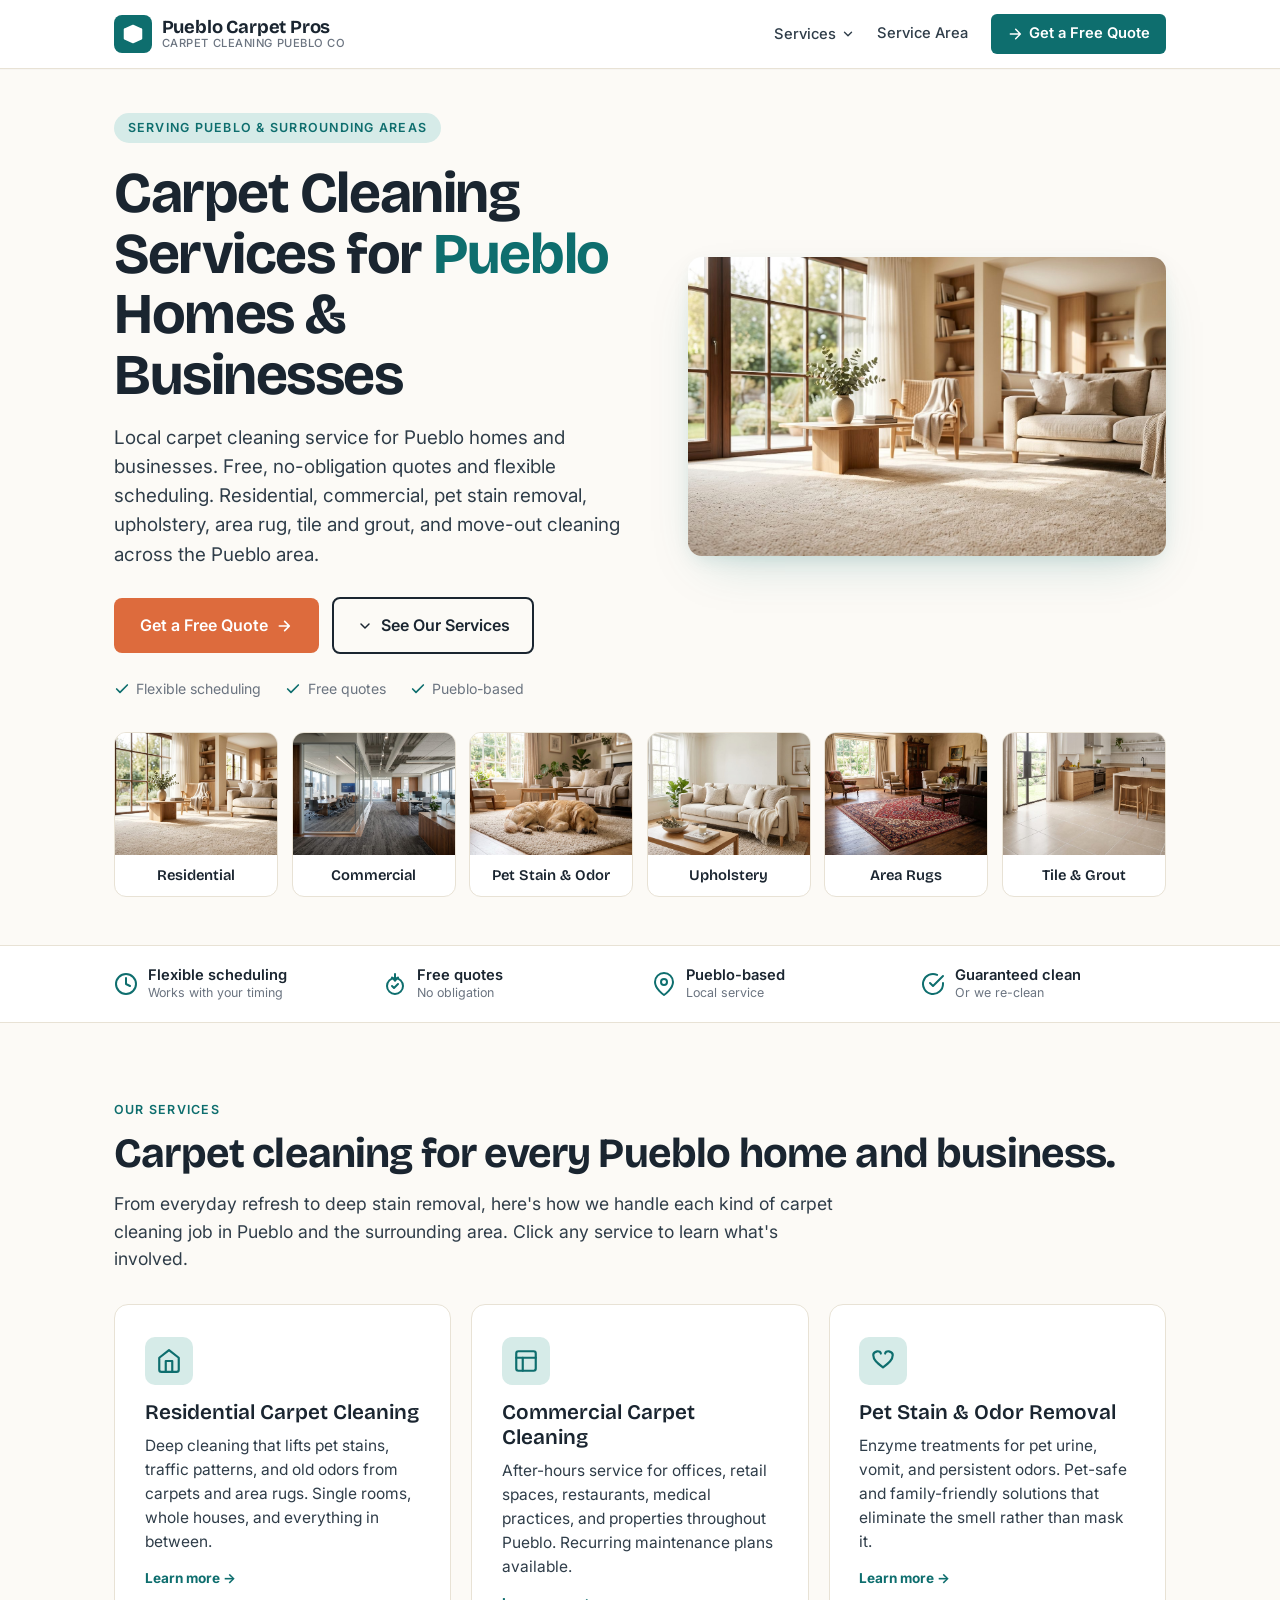
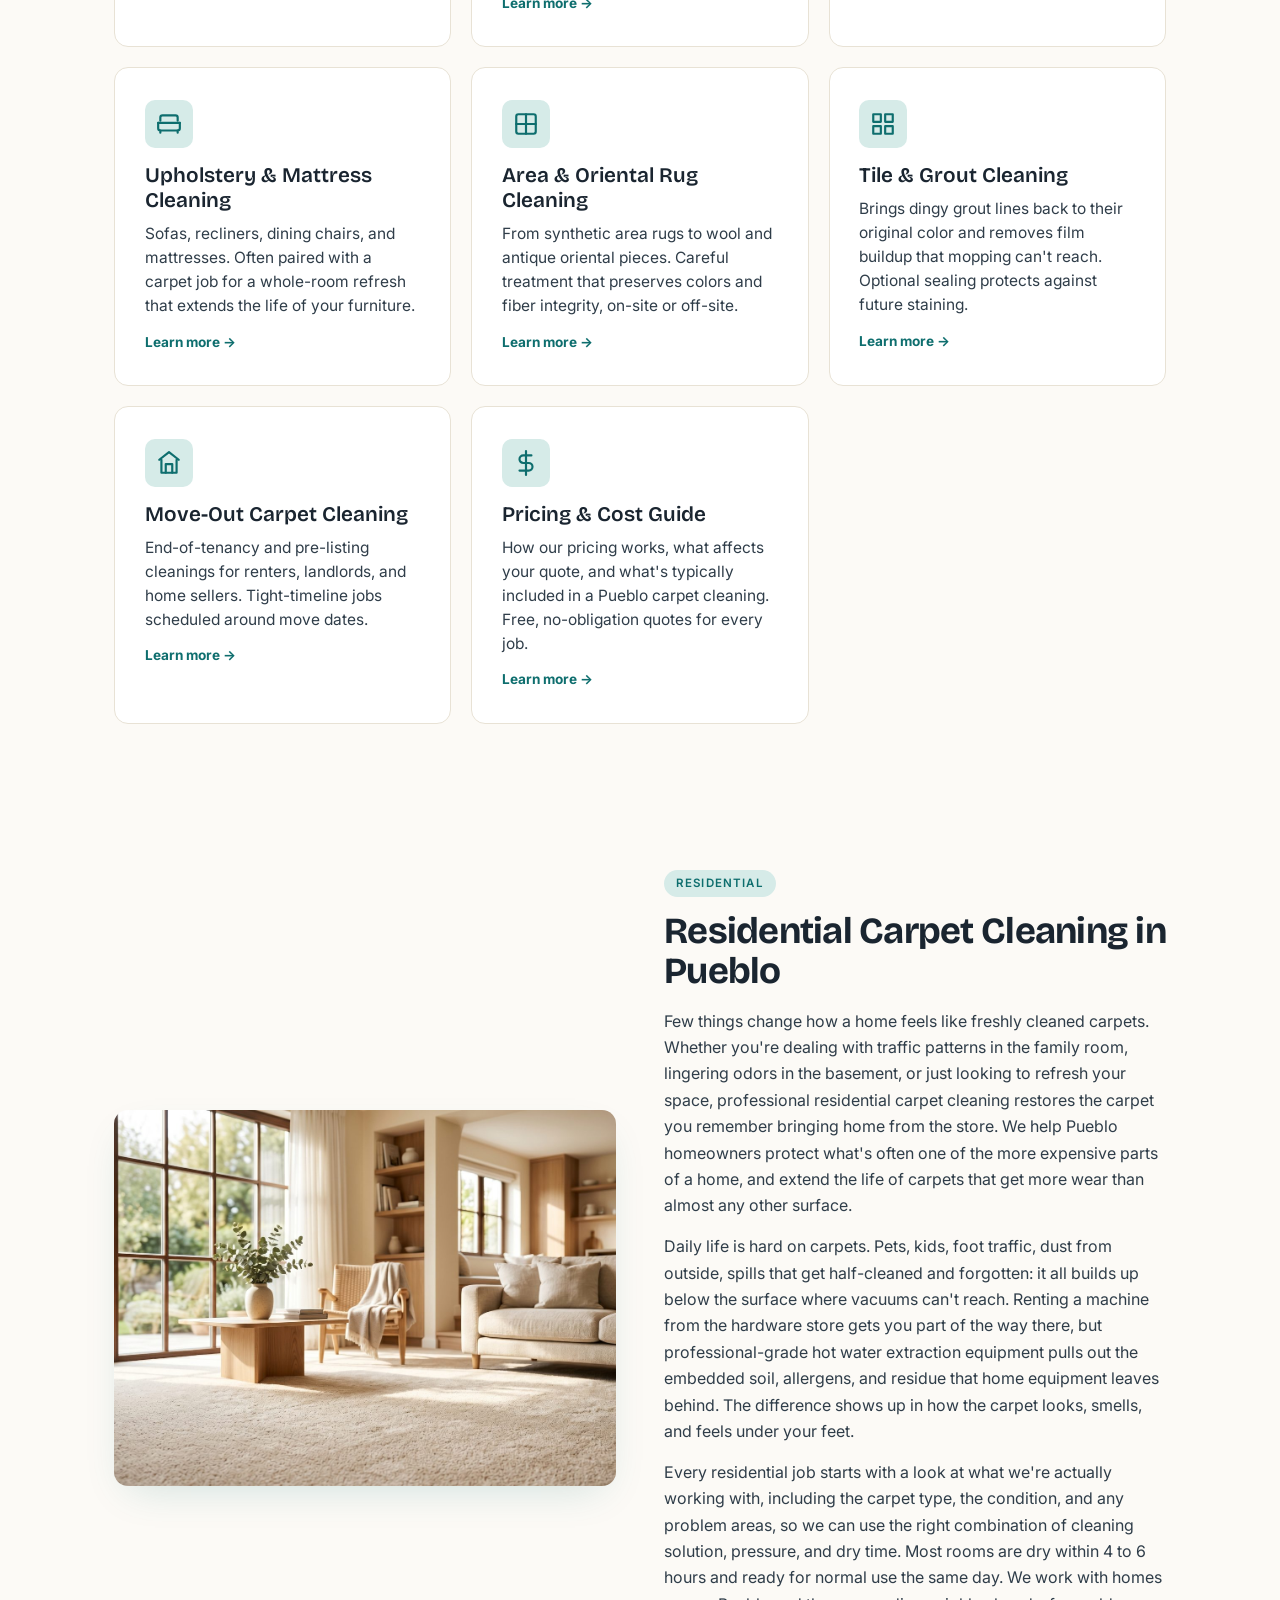
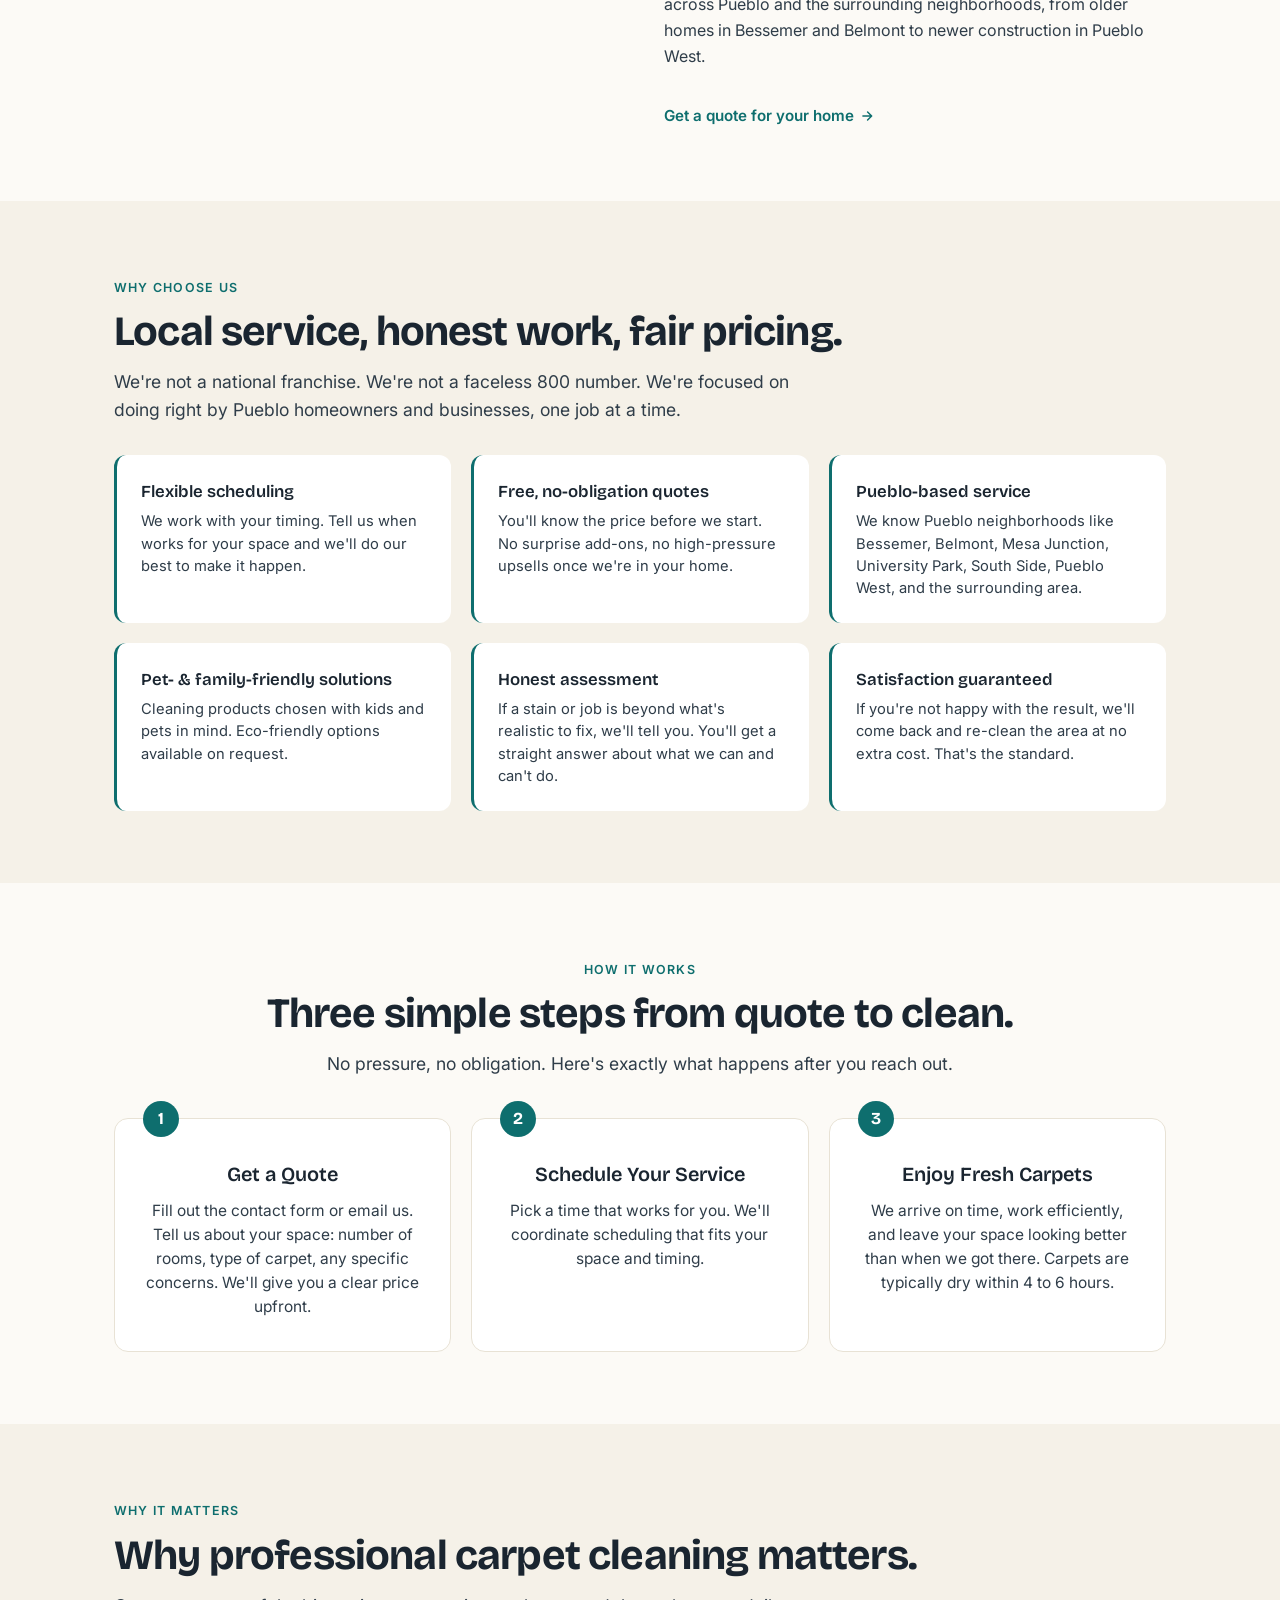
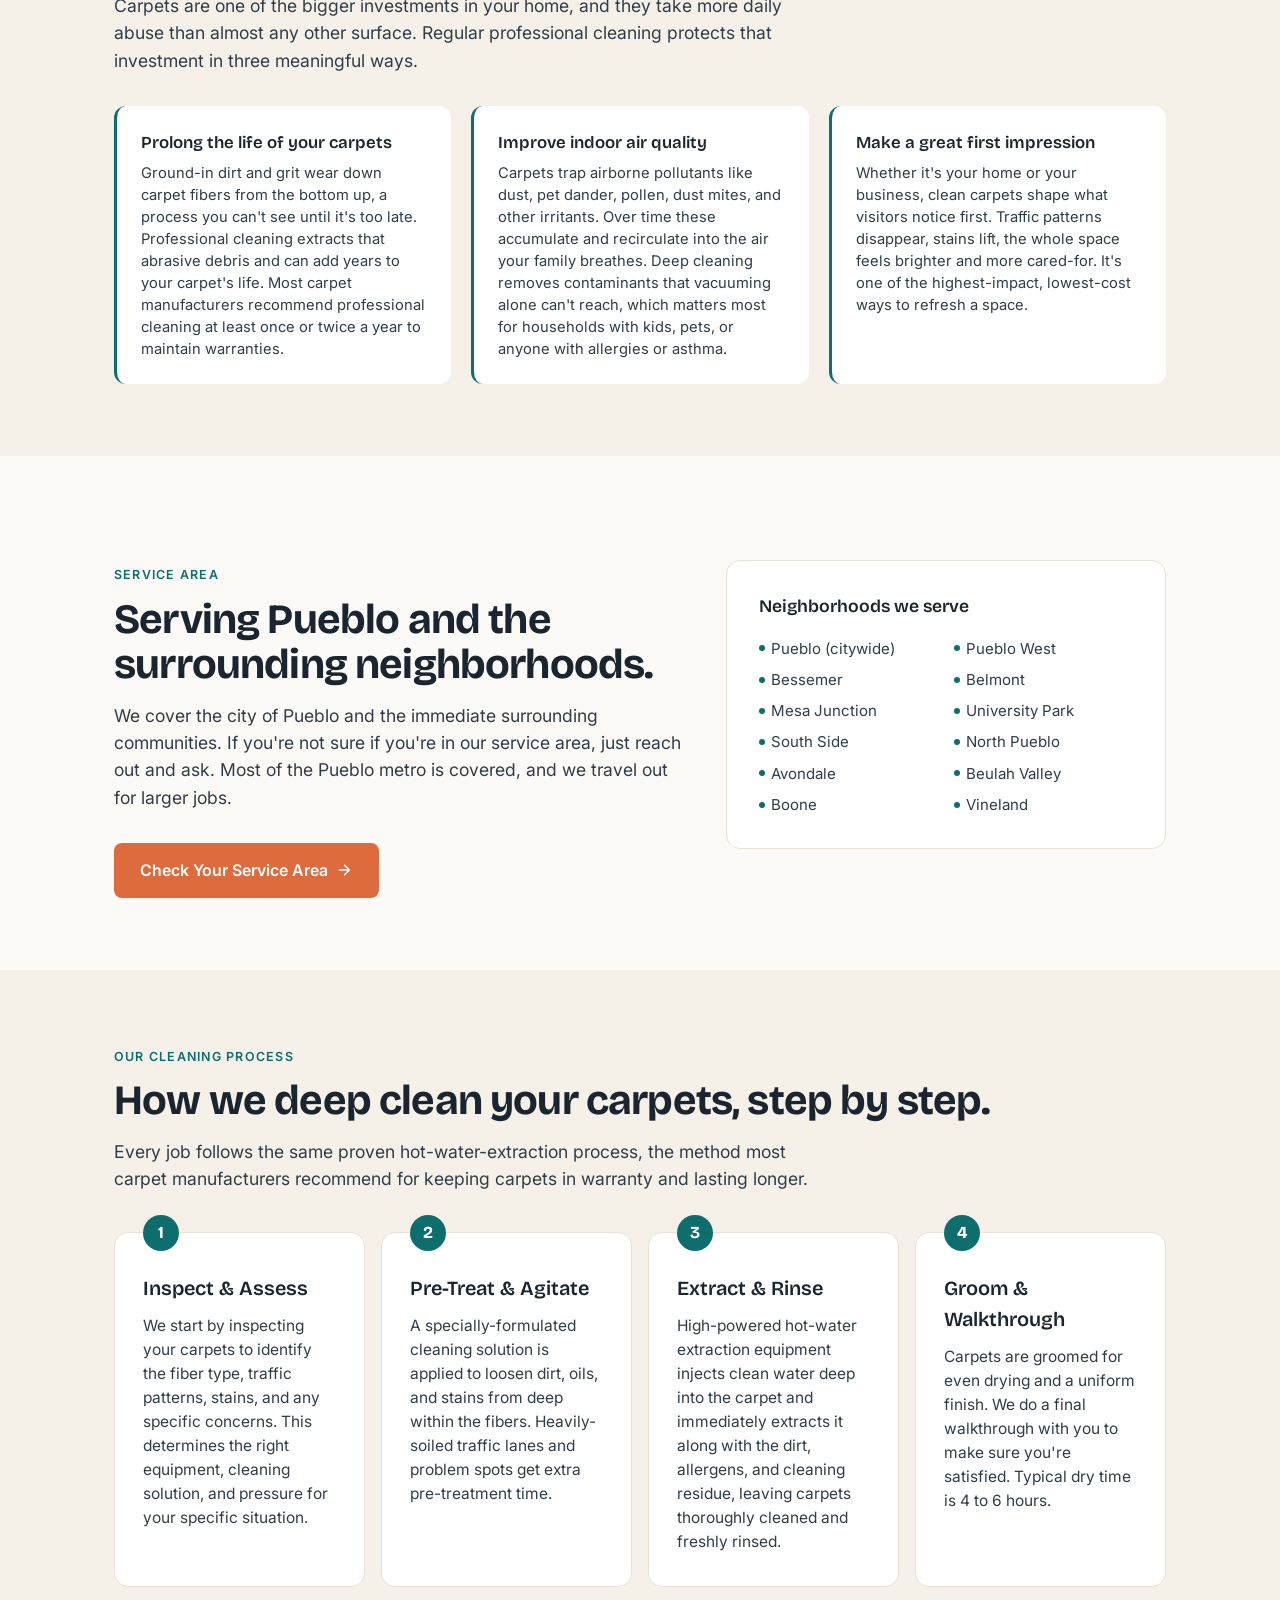
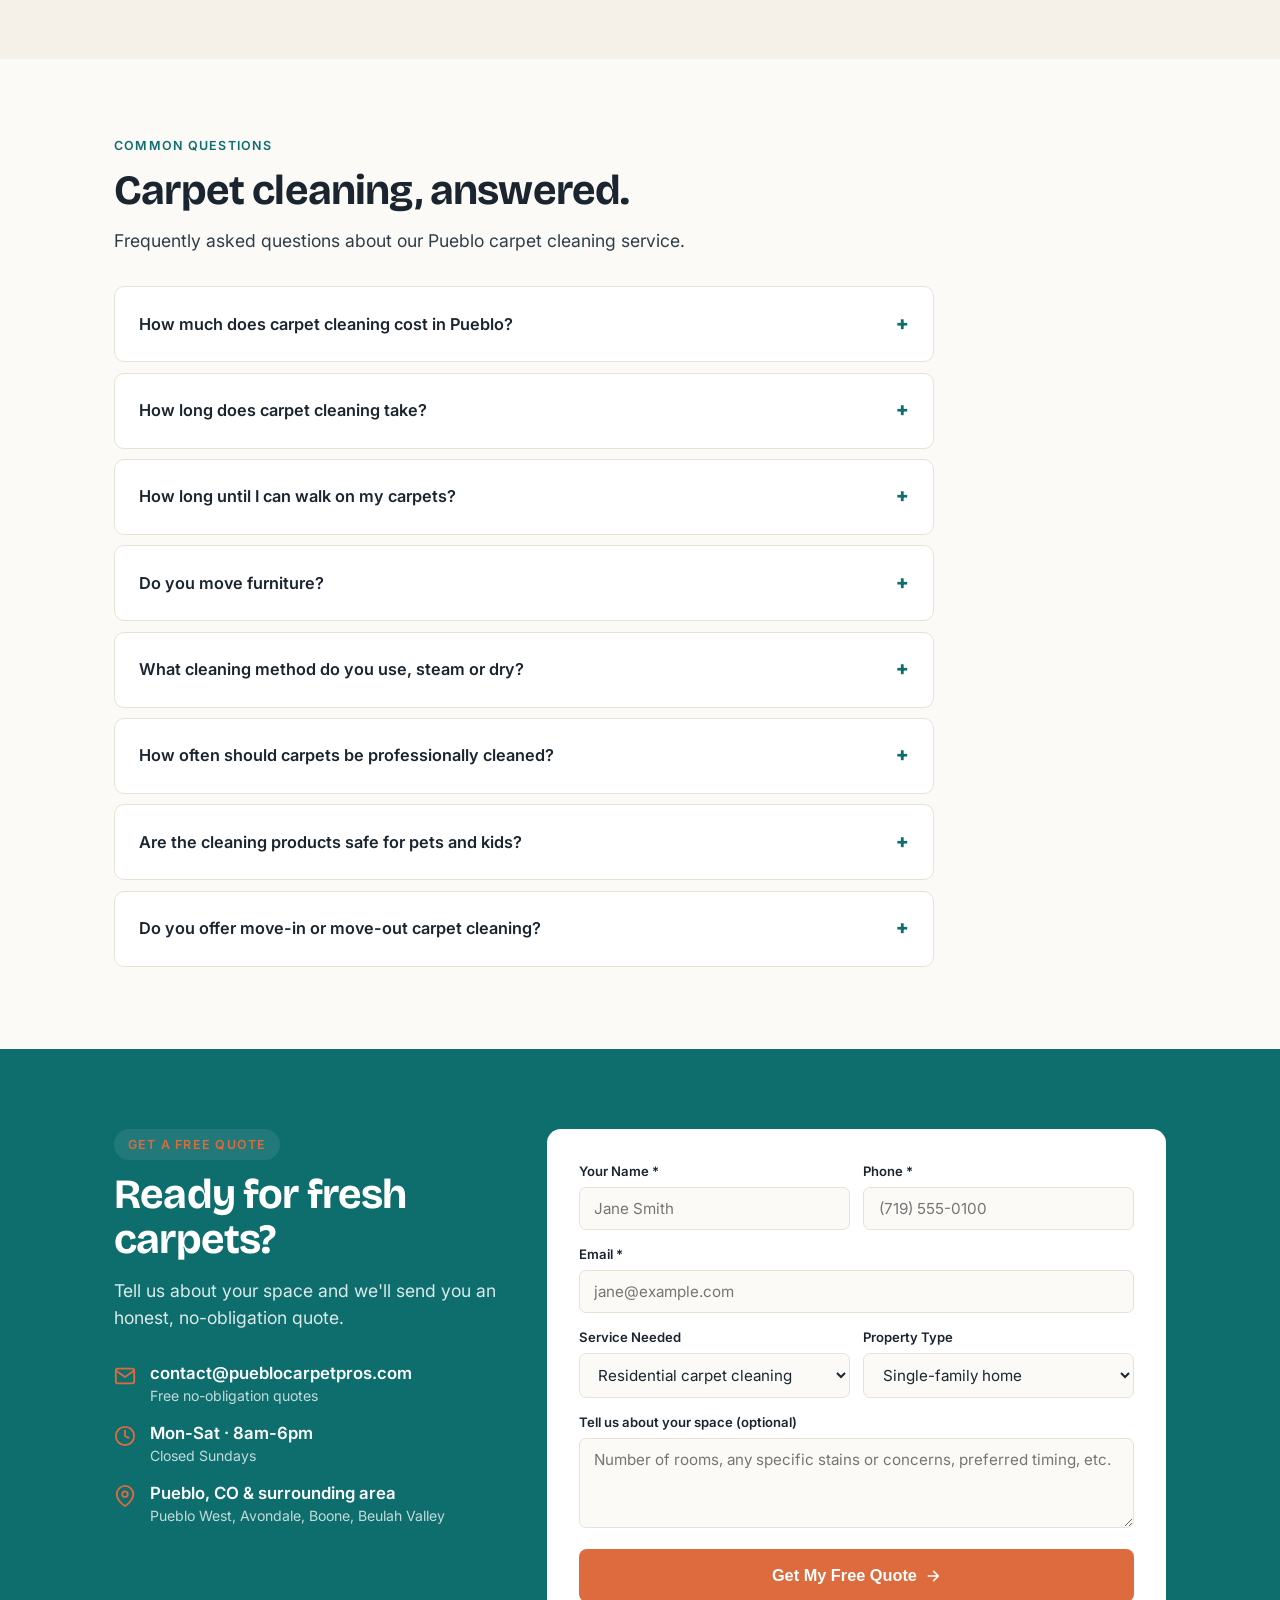
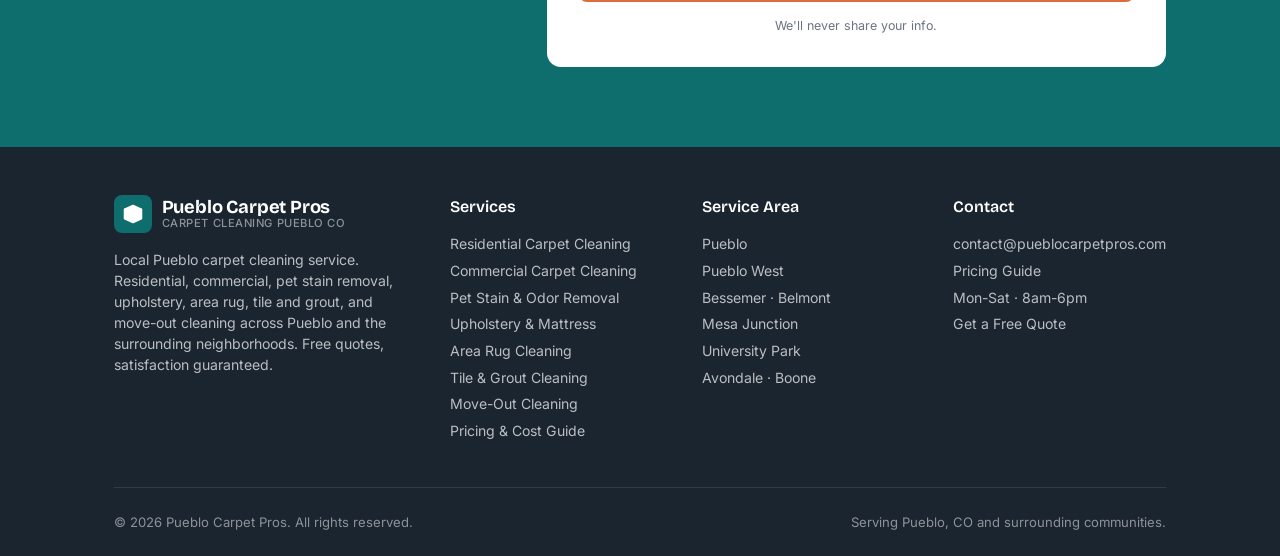
==== commit 8e6a4618: "Services strip below hero + right-aligned click dropdown - Add hero-services strip: 6 service cards " ====
--- a/index.html
+++ b/index.html
@@ -135,6 +135,38 @@
   </div>
 </section>
 
+<!-- HERO SERVICES STRIP -->
+<section class="hero-services" aria-label="Services overview">
+  <div class="wrap">
+    <div class="hsv-grid">
+      <a class="hsv-card" href="#residential">
+        <div class="hsv-img"><img src="images/residential.jpg" alt="Residential carpet cleaning in a Pueblo home" loading="lazy" /></div>
+        <span class="hsv-name">Residential</span>
+      </a>
+      <a class="hsv-card" href="/commercial-carpet-cleaning-pueblo/">
+        <div class="hsv-img"><img src="images/commercial.jpg" alt="Commercial carpet cleaning for a Pueblo office" loading="lazy" /></div>
+        <span class="hsv-name">Commercial</span>
+      </a>
+      <a class="hsv-card" href="/pet-stain-removal-pueblo/">
+        <div class="hsv-img"><img src="images/pet-stain.jpg" alt="Pet stain and odor removal" loading="lazy" /></div>
+        <span class="hsv-name">Pet Stain &amp; Odor</span>
+      </a>
+      <a class="hsv-card" href="/upholstery-cleaning-pueblo/">
+        <div class="hsv-img"><img src="images/upholstery.jpg" alt="Upholstery cleaning in a Pueblo home" loading="lazy" /></div>
+        <span class="hsv-name">Upholstery</span>
+      </a>
+      <a class="hsv-card" href="/area-rug-cleaning-pueblo/">
+        <div class="hsv-img"><img src="images/area-rug.jpg" alt="Area rug cleaning" loading="lazy" /></div>
+        <span class="hsv-name">Area Rugs</span>
+      </a>
+      <a class="hsv-card" href="/tile-grout-cleaning-pueblo/">
+        <div class="hsv-img"><img src="images/tile-grout.jpg" alt="Tile and grout cleaning in a Pueblo kitchen" loading="lazy" /></div>
+        <span class="hsv-name">Tile &amp; Grout</span>
+      </a>
+    </div>
+  </div>
+</section>
+
 <!-- TRUST BAR -->
 <div class="trust-bar">
   <div class="wrap trust-bar-grid">
--- a/styles.css
+++ b/styles.css
@@ -68,28 +68,39 @@
     border-radius: 2px;
   }
 
-  /* Services dropdown */
+  /* Services dropdown — click-to-open, right-aligned to the Services button */
   .nav-dropdown { position: relative; }
-  .nav-chevron { width: 14px; height: 14px; transition: transform 0.18s; }
+  .nav-chevron { width: 14px; height: 14px; transition: transform 0.2s ease; }
   .nav-dropdown-toggle[aria-expanded="true"] .nav-chevron { transform: rotate(180deg); }
   .nav-dropdown-menu {
     position: absolute;
-    top: calc(100% + 0.95rem);
-    left: -0.85rem;
-    min-width: 280px;
+    top: calc(100% + 1rem);
+    right: -0.5rem;
+    left: auto;
+    min-width: 290px;
     background: var(--surface);
     border: 1px solid var(--rule);
     border-radius: 12px;
-    box-shadow: 0 18px 40px -12px rgba(14, 110, 110, 0.18), 0 4px 14px -4px rgba(0,0,0,0.05);
+    box-shadow: 0 22px 45px -14px rgba(14, 110, 110, 0.22), 0 4px 18px -6px rgba(0,0,0,0.07);
     padding: 0.5rem;
     opacity: 0;
     visibility: hidden;
-    transform: translateY(-6px);
-    transition: opacity 0.15s, visibility 0.15s, transform 0.15s;
+    transform: translateY(-8px);
+    transition: opacity 0.16s ease, visibility 0.16s ease, transform 0.18s ease;
     z-index: 110;
   }
-  .nav-dropdown:hover .nav-dropdown-menu,
-  .nav-dropdown:focus-within .nav-dropdown-menu,
+  .nav-dropdown-menu::before {
+    content: '';
+    position: absolute;
+    top: -6px;
+    right: 1.5rem;
+    width: 12px;
+    height: 12px;
+    background: var(--surface);
+    border-top: 1px solid var(--rule);
+    border-left: 1px solid var(--rule);
+    transform: rotate(45deg);
+  }
   .nav-dropdown.is-open .nav-dropdown-menu {
     opacity: 1;
     visibility: visible;
@@ -97,7 +108,7 @@
   }
   .nav-dropdown-menu a {
     display: block;
-    padding: 0.55rem 0.85rem;
+    padding: 0.65rem 0.95rem;
     font-size: 0.93rem;
     color: var(--ink-2);
     border-radius: 7px;
@@ -155,16 +166,15 @@
       transform: none;
       display: none;
     }
-    .nav-dropdown:hover .nav-dropdown-menu,
-    .nav-dropdown:focus-within .nav-dropdown-menu { display: none; }
     .nav-dropdown.is-open .nav-dropdown-menu { display: block; }
+    .nav-dropdown-menu::before { display: none; }
     .nav-dropdown-menu a { padding: 0.65rem 0.85rem; font-size: 0.95rem; }
     .nav-dropdown-sep { margin: 0.3rem 0.85rem; }
     .phone-btn { justify-content: center; width: 100%; margin-top: 0.4rem; padding: 0.85rem 1rem; }
   }
 
   /* HERO */
-  .hero { padding: 4rem 0 4.5rem; position: relative; overflow: hidden; }
+  .hero { padding: 2.75rem 0 2rem; position: relative; overflow: hidden; }
   .hero-grid { display: grid; grid-template-columns: 1.1fr 1fr; gap: 3rem; align-items: center; }
   @media (max-width: 820px) { .hero-grid { grid-template-columns: 1fr; gap: 2rem; } }
   .hero-eyebrow { display: inline-block; font-size: 0.78rem; font-weight: 600; color: var(--brand); letter-spacing: 0.1em; text-transform: uppercase; background: var(--brand-tint); padding: 0.35rem 0.85rem; border-radius: 999px; margin-bottom: 1.25rem; }
@@ -187,6 +197,42 @@
   .section-eyebrow { display: inline-block; font-size: 0.78rem; font-weight: 600; color: var(--brand); letter-spacing: 0.1em; text-transform: uppercase; margin-bottom: 0.75rem; }
   h2 { font-family: var(--serif); font-weight: 700; font-size: clamp(1.8rem, 3.5vw, 2.6rem); line-height: 1.1; letter-spacing: -0.02em; color: var(--ink); margin-bottom: 0.85rem; }
   .section-lead { font-size: 1.1rem; color: var(--ink-2); max-width: 720px; line-height: 1.55; margin-bottom: 2rem; }
+
+  /* HERO SERVICES STRIP (visual showcase of services below the hero) */
+  .hero-services { padding: 0 0 3rem; background: var(--bg); }
+  .hsv-grid { display: grid; grid-template-columns: repeat(6, 1fr); gap: 0.85rem; }
+  @media (max-width: 980px) { .hsv-grid { grid-template-columns: repeat(3, 1fr); gap: 0.75rem; } }
+  @media (max-width: 540px) { .hsv-grid { grid-template-columns: repeat(2, 1fr); } }
+  .hsv-card {
+    display: block;
+    text-decoration: none;
+    color: inherit;
+    border-radius: 12px;
+    overflow: hidden;
+    border: 1px solid var(--rule);
+    background: var(--surface);
+    transition: transform 0.2s ease, box-shadow 0.2s ease, border-color 0.2s ease;
+  }
+  .hsv-card:hover {
+    transform: translateY(-3px);
+    border-color: var(--brand);
+    box-shadow: 0 14px 28px -12px rgba(14, 110, 110, 0.2);
+    color: inherit;
+  }
+  .hsv-img { aspect-ratio: 4/3; overflow: hidden; background: var(--surface-2); }
+  .hsv-img img { width: 100%; height: 100%; object-fit: cover; transition: transform 0.45s ease; display: block; }
+  .hsv-card:hover .hsv-img img { transform: scale(1.06); }
+  .hsv-name {
+    display: block;
+    padding: 0.7rem 0.6rem 0.75rem;
+    font-family: var(--serif);
+    font-weight: 600;
+    font-size: 0.92rem;
+    color: var(--ink);
+    text-align: center;
+    line-height: 1.25;
+  }
+  .hsv-card:hover .hsv-name { color: var(--brand); }
 
   /* TRUST BAR */
   .trust-bar { background: var(--surface); border-top: 1px solid var(--rule); border-bottom: 1px solid var(--rule); padding: 1.25rem 0; }
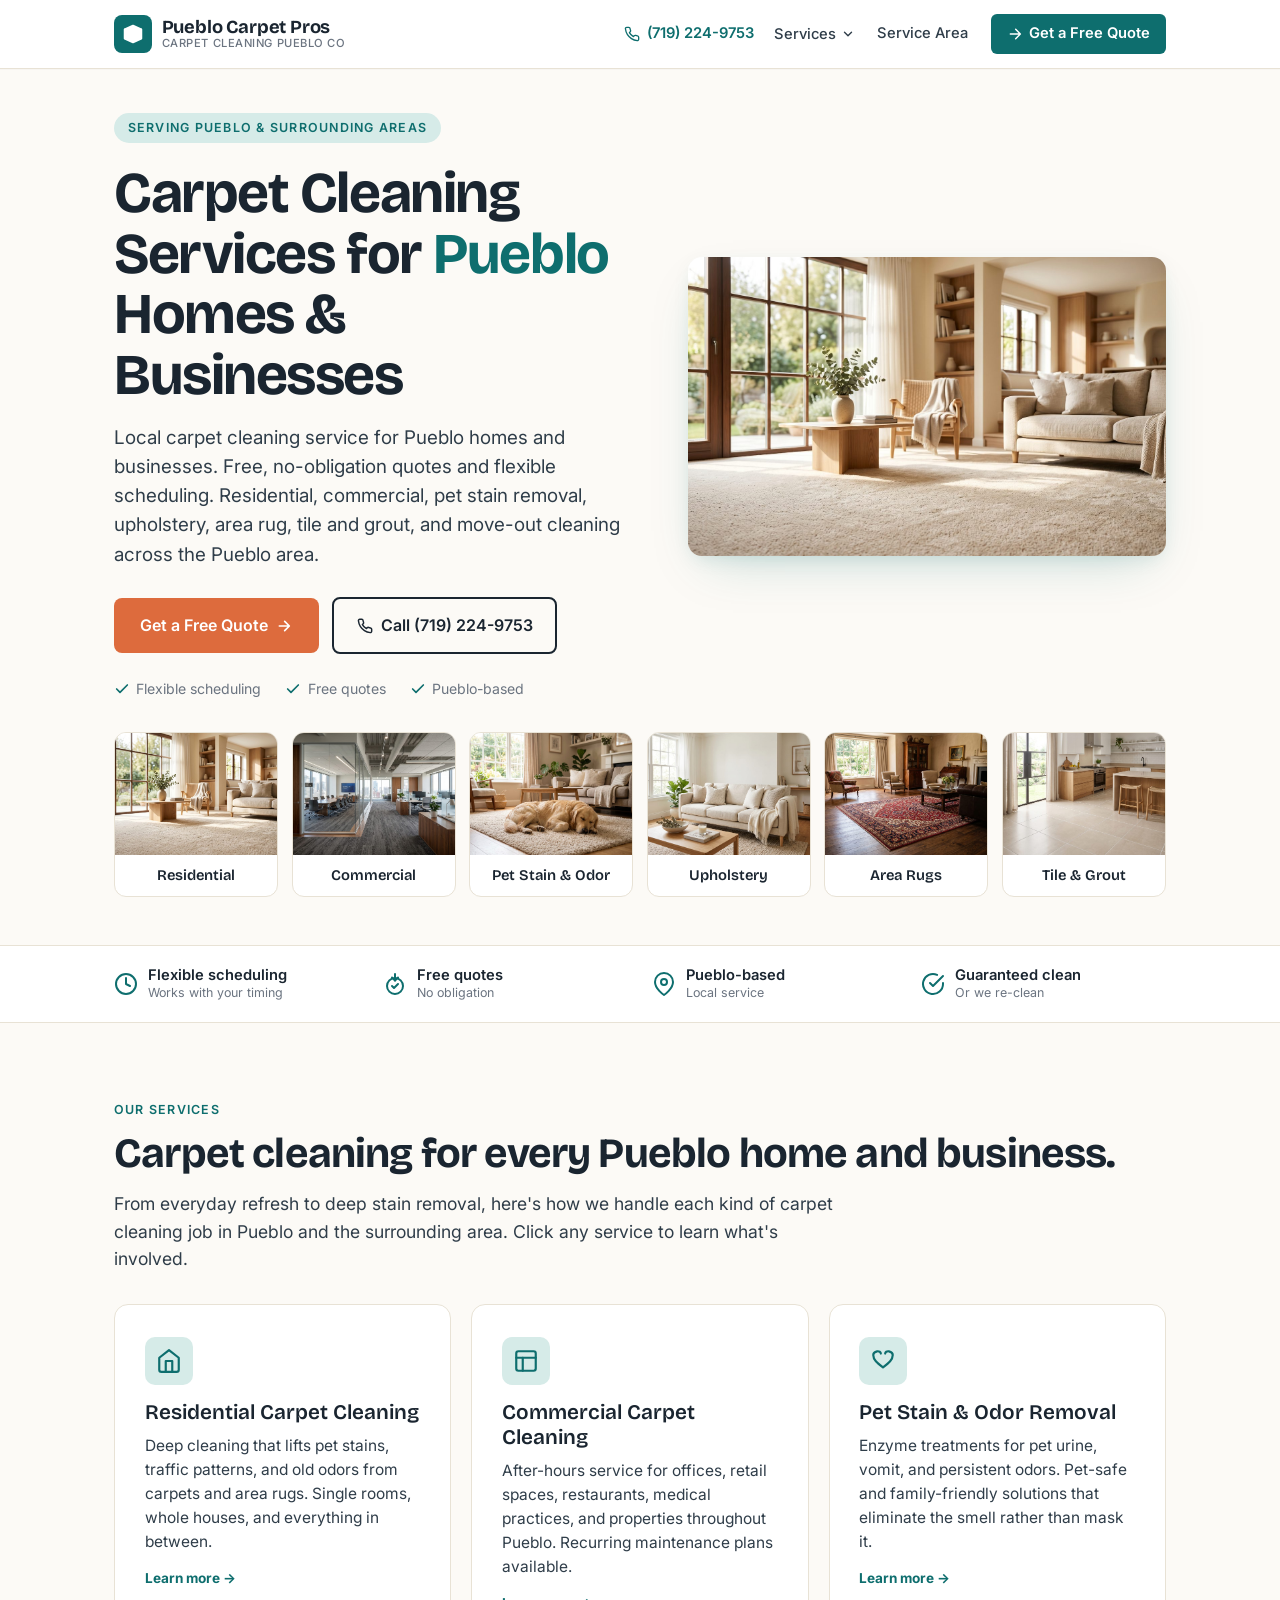
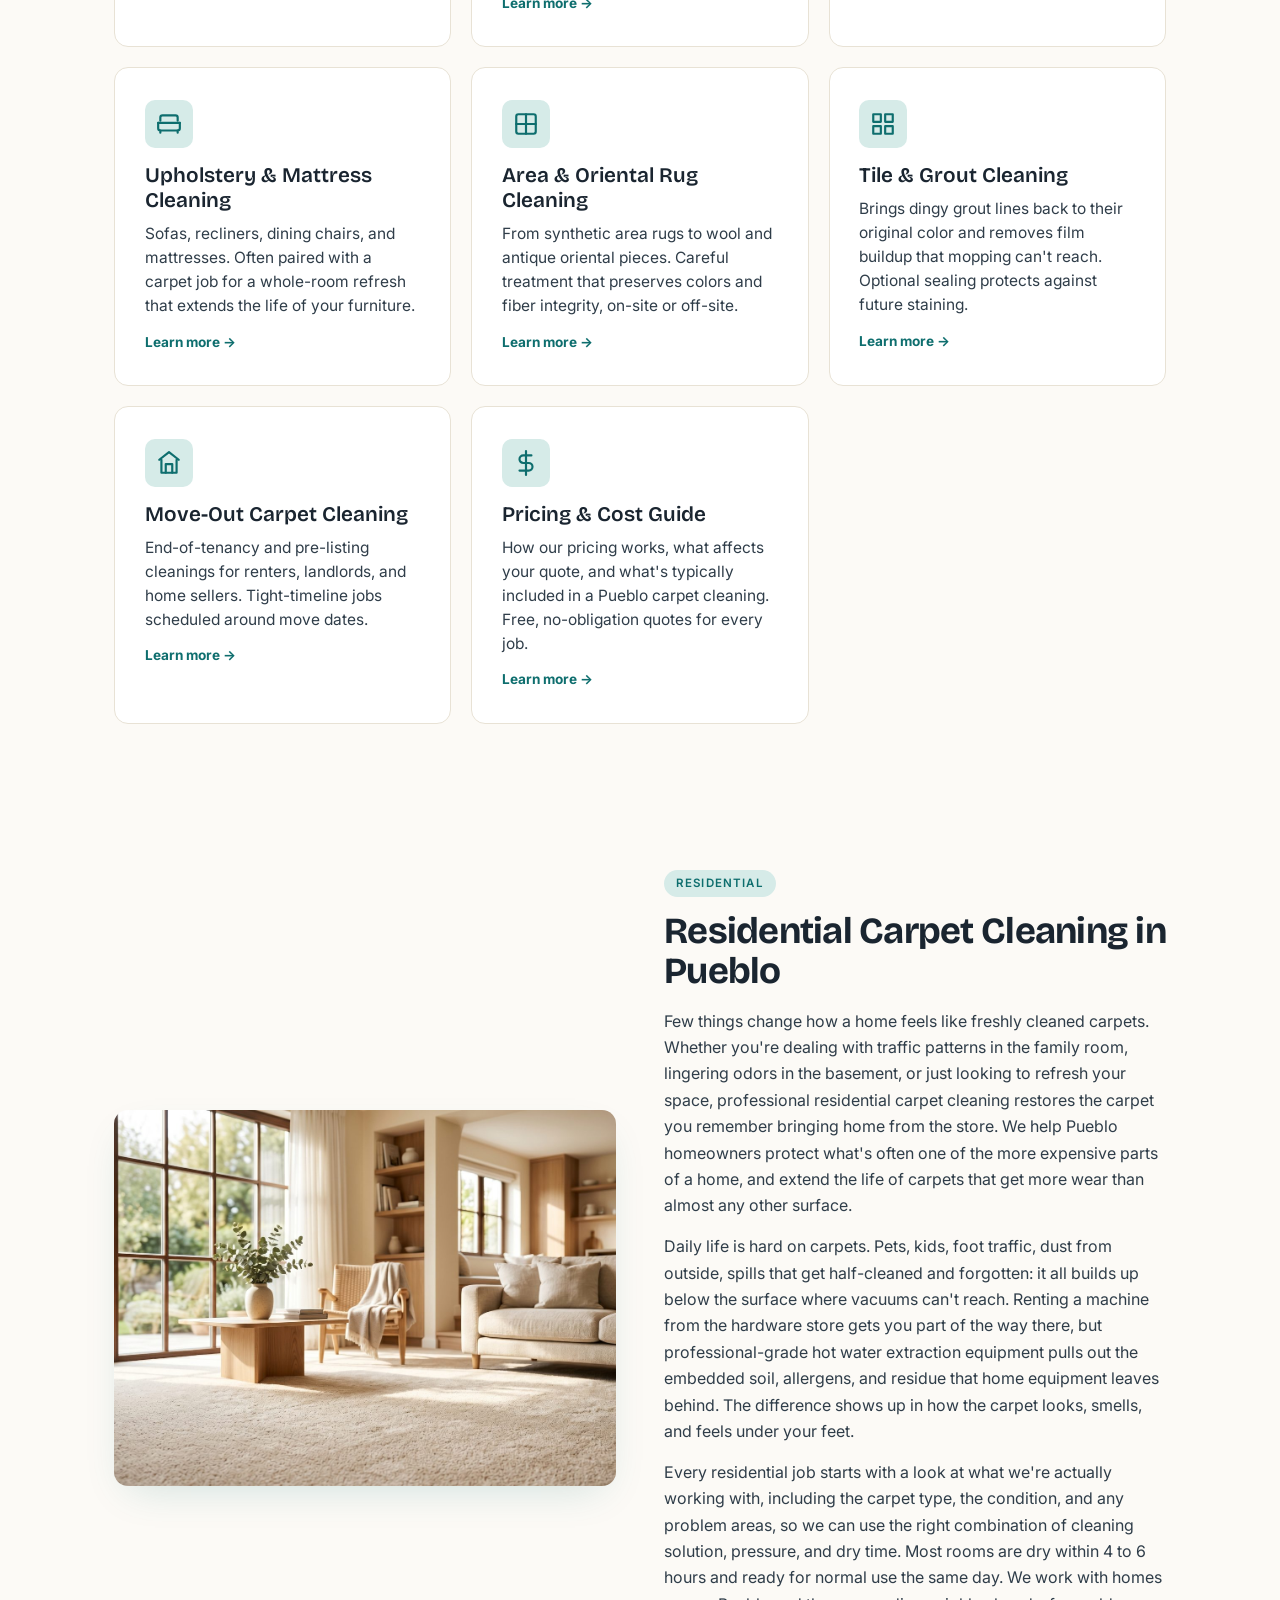
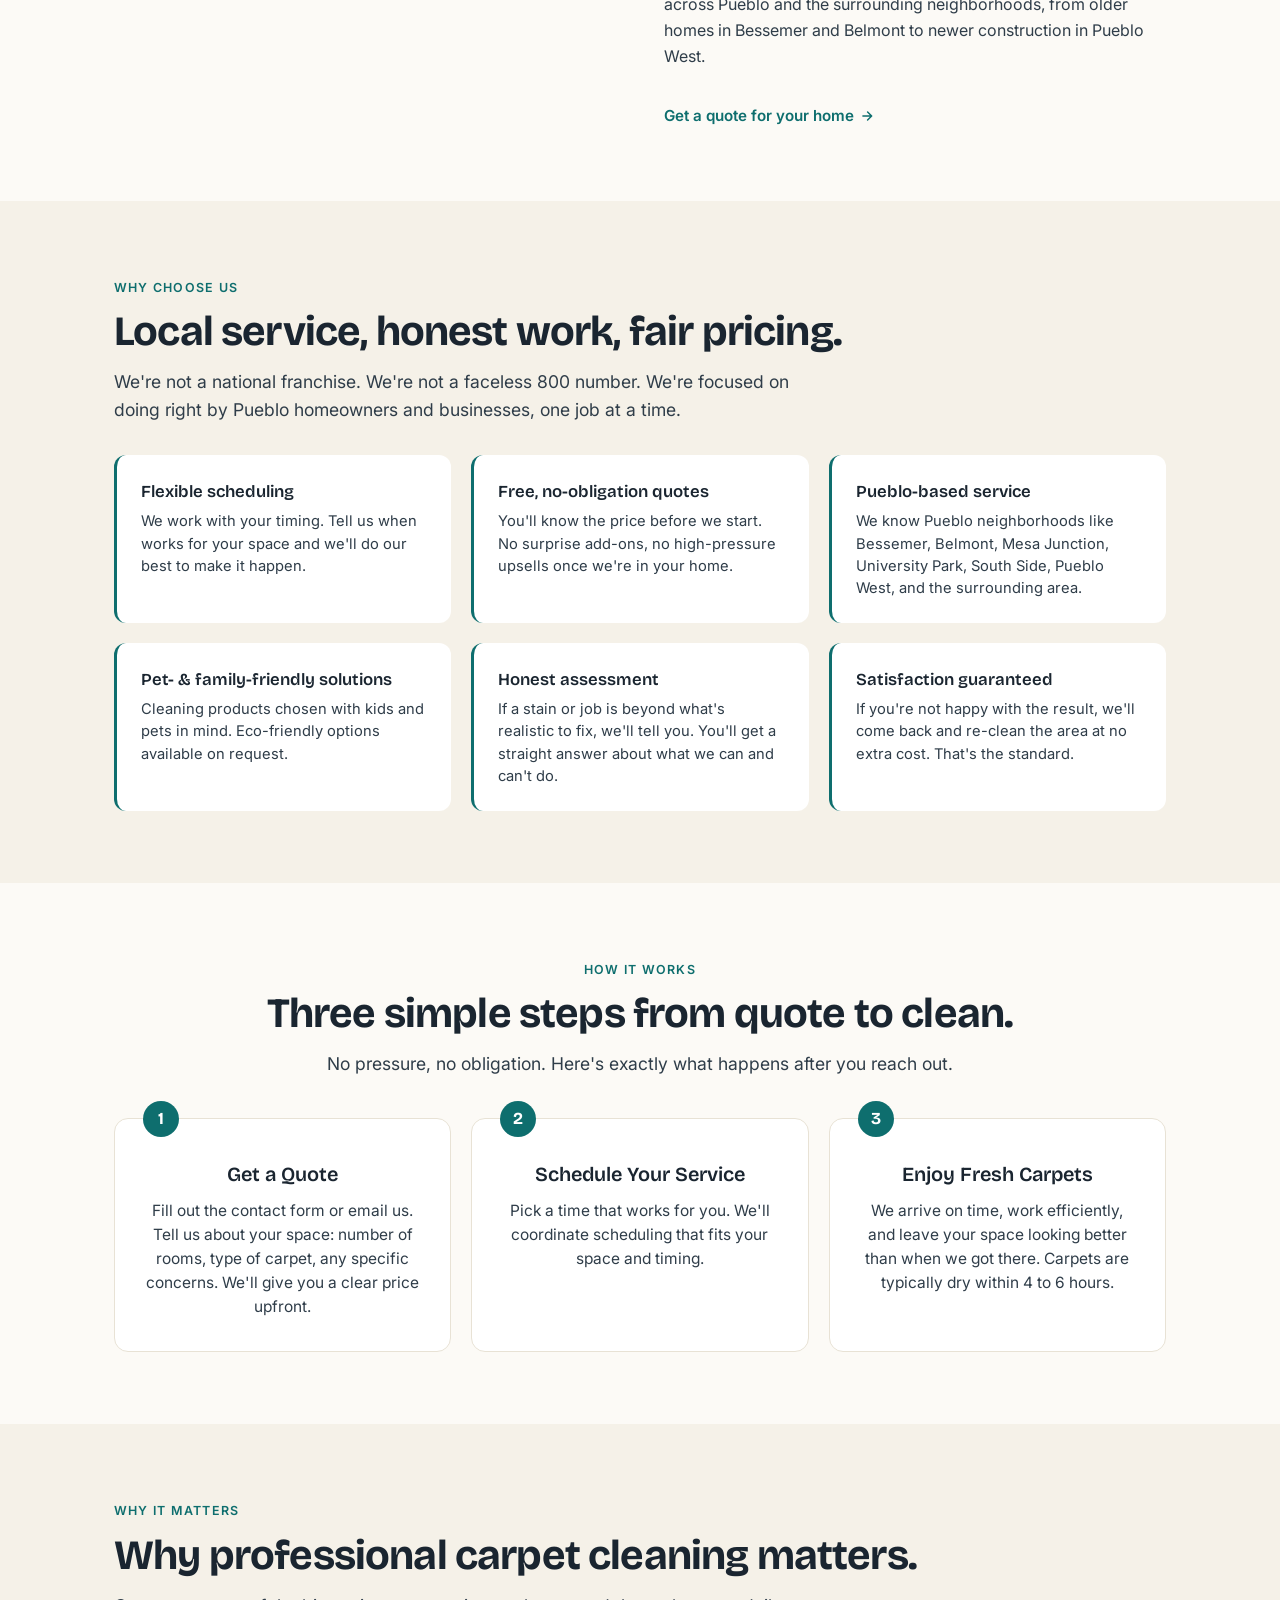
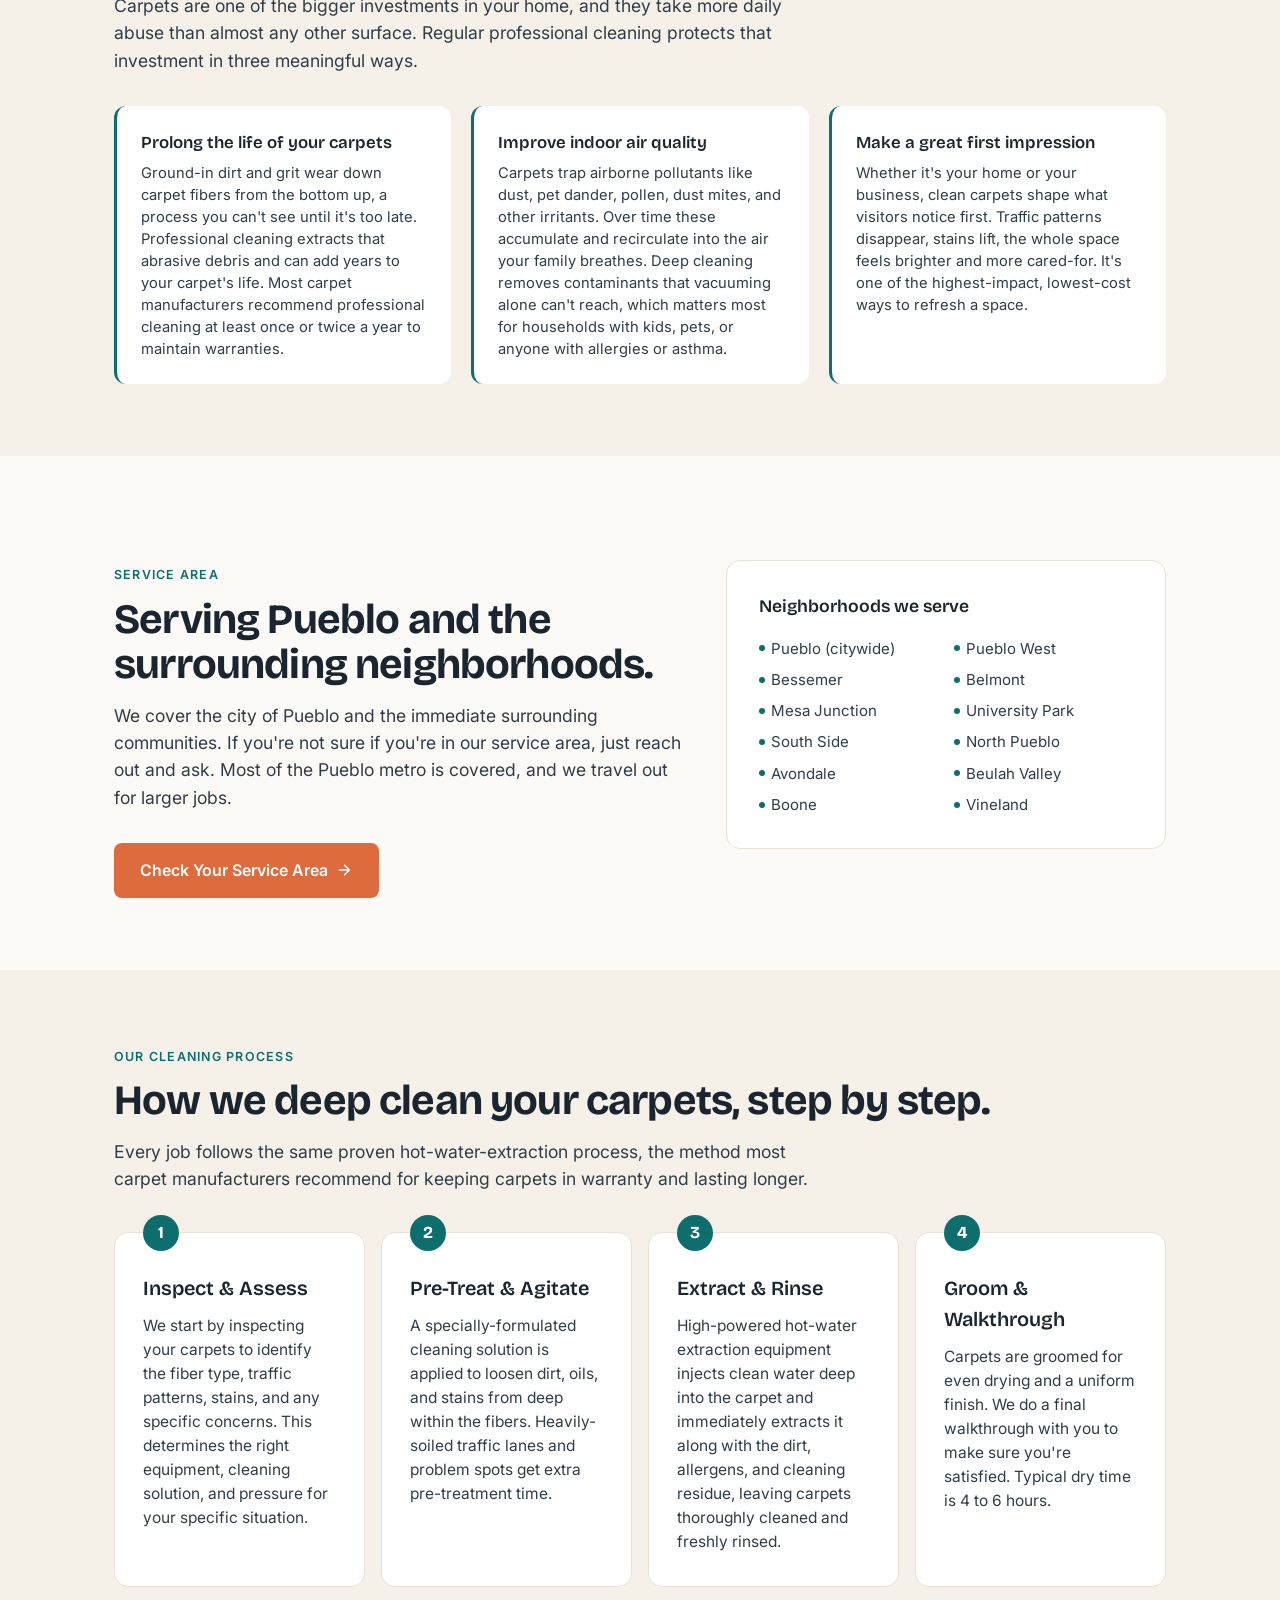
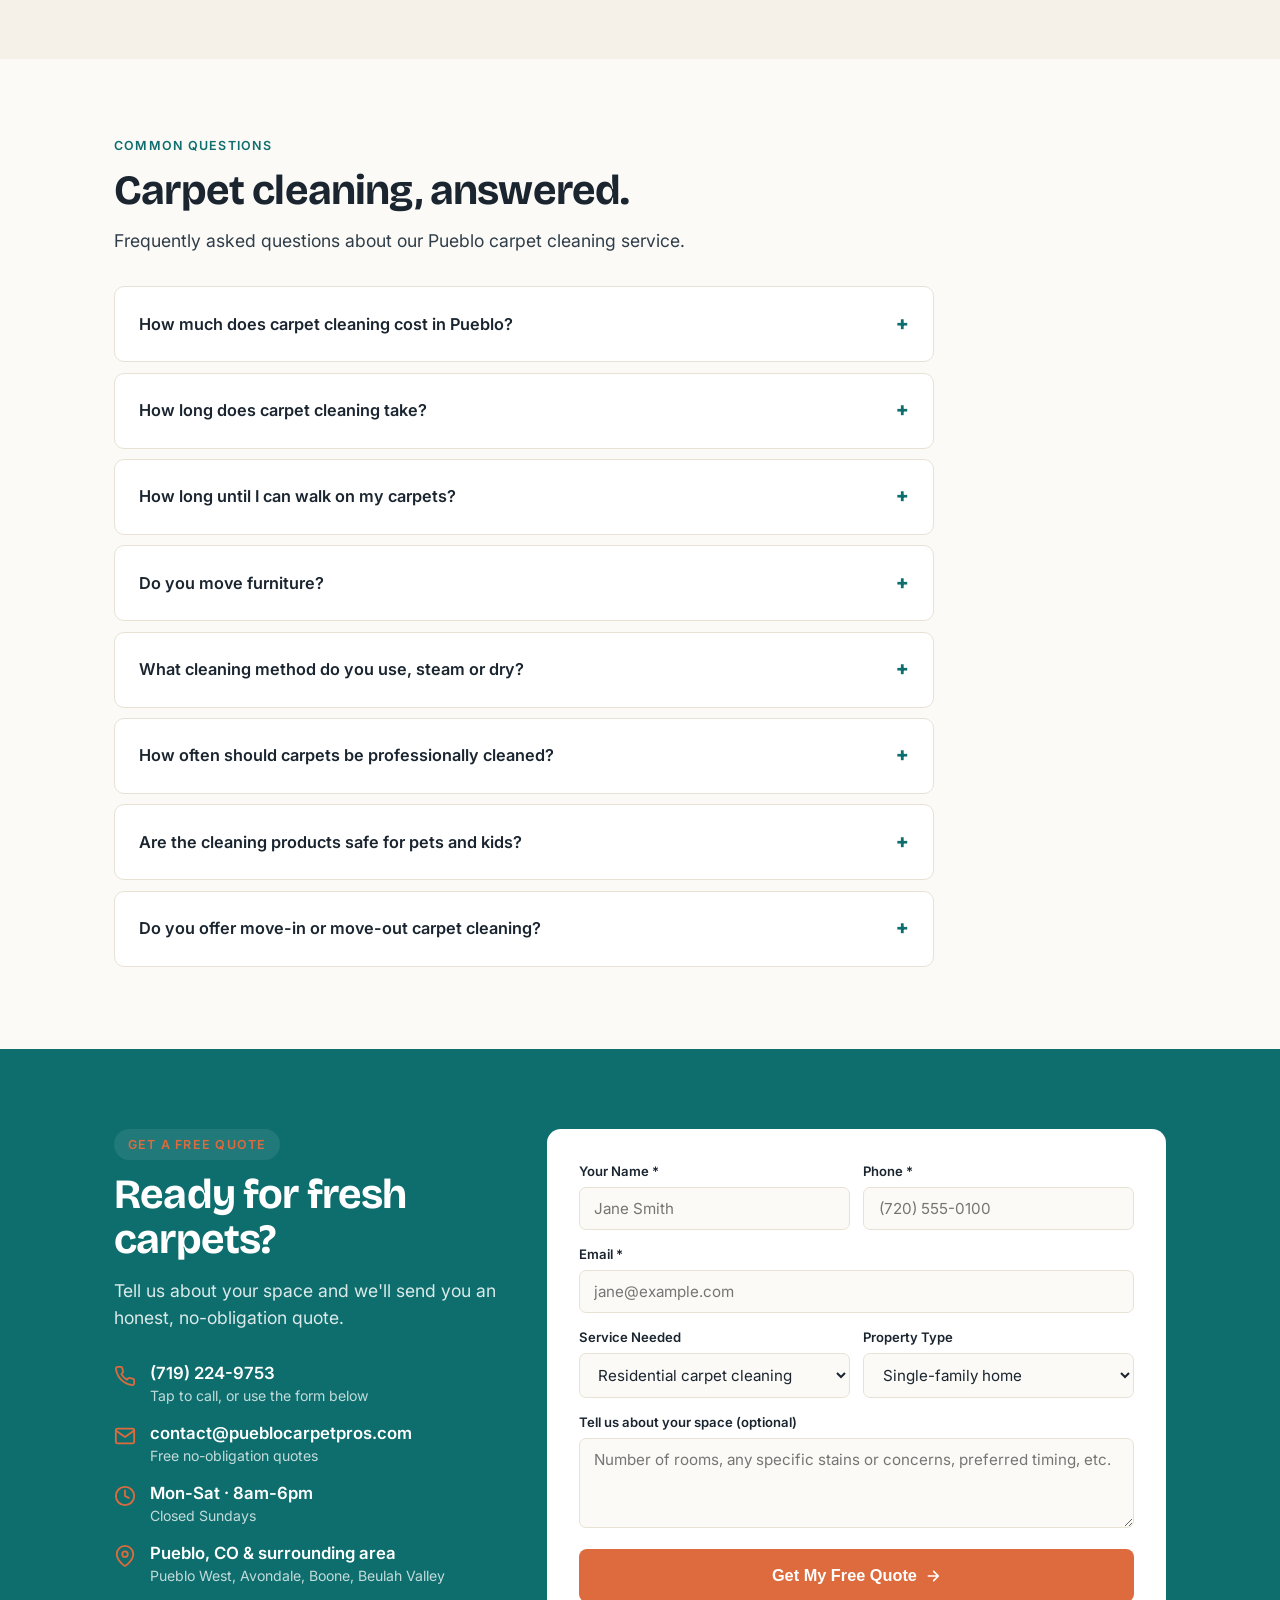
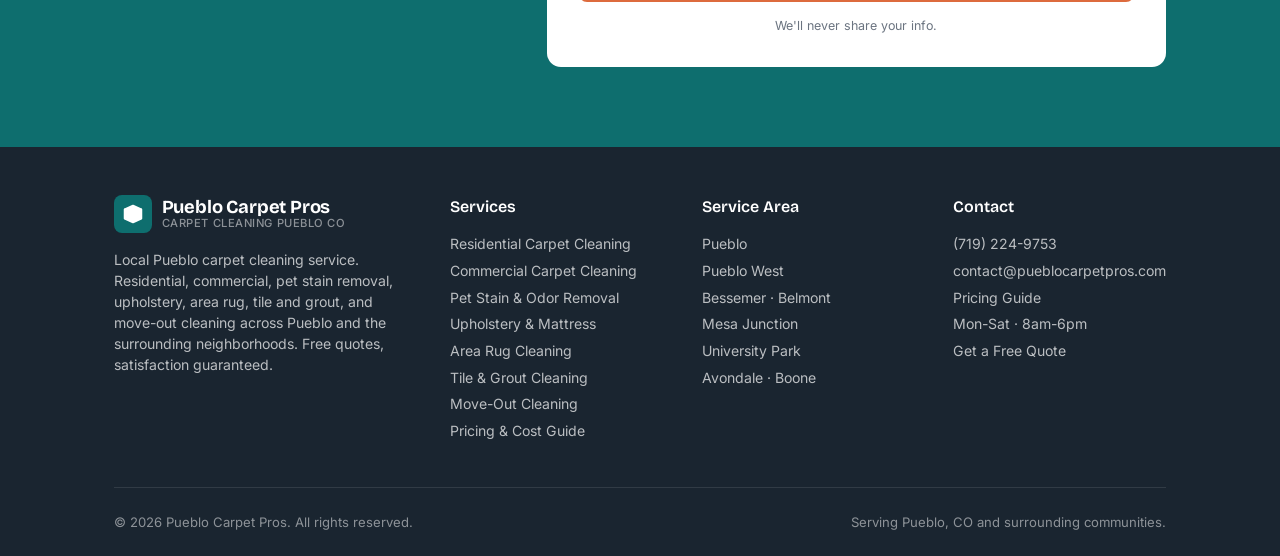
==== commit 1d91172d: "Add phone number (719) 224-9753 across the site - Header: new phone-link with phone icon, sits to th" ====
--- a/index.html
+++ b/index.html
@@ -55,6 +55,7 @@
     {"@type": "City", "name": "Boone"}
   ],
   "url": "https://pueblocarpetpros.com",
+  "telephone": "+1-719-224-9753",
   "email": "contact@pueblocarpetpros.com",
   "openingHours": "Mo-Sa 08:00-18:00"
 }
@@ -73,11 +74,16 @@
       </span>
       <span class="logo-text">Pueblo Carpet Pros<small>Carpet Cleaning Pueblo CO</small></span>
     </a>
-    <button class="nav-toggle" aria-label="Toggle menu" aria-expanded="false" aria-controls="primary-nav">
-      <svg class="nav-icon-open" viewBox="0 0 24 24" fill="none" stroke="currentColor" stroke-width="2.2" stroke-linecap="round" stroke-linejoin="round"><line x1="3" y1="6" x2="21" y2="6"/><line x1="3" y1="12" x2="21" y2="12"/><line x1="3" y1="18" x2="21" y2="18"/></svg>
-      <svg class="nav-icon-close" viewBox="0 0 24 24" fill="none" stroke="currentColor" stroke-width="2.2" stroke-linecap="round" stroke-linejoin="round"><line x1="6" y1="6" x2="18" y2="18"/><line x1="6" y1="18" x2="18" y2="6"/></svg>
-    </button>
-    <nav class="header-nav" id="primary-nav">
+    <div class="header-right">
+      <a href="tel:+17192249753" class="phone-link" aria-label="Call Pueblo Carpet Pros at (719) 224-9753">
+        <svg viewBox="0 0 24 24" fill="none" stroke="currentColor" stroke-width="2" stroke-linecap="round" stroke-linejoin="round"><path d="M22 16.92v3a2 2 0 0 1-2.18 2 19.79 19.79 0 0 1-8.63-3.07 19.5 19.5 0 0 1-6-6 19.79 19.79 0 0 1-3.07-8.67A2 2 0 0 1 4.11 2h3a2 2 0 0 1 2 1.72 12.84 12.84 0 0 0 .7 2.81 2 2 0 0 1-.45 2.11L8.09 9.91a16 16 0 0 0 6 6l1.27-1.27a2 2 0 0 1 2.11-.45 12.84 12.84 0 0 0 2.81.7A2 2 0 0 1 22 16.92z"/></svg>
+        (719) 224-9753
+      </a>
+      <button class="nav-toggle" aria-label="Toggle menu" aria-expanded="false" aria-controls="primary-nav">
+        <svg class="nav-icon-open" viewBox="0 0 24 24" fill="none" stroke="currentColor" stroke-width="2.2" stroke-linecap="round" stroke-linejoin="round"><line x1="3" y1="6" x2="21" y2="6"/><line x1="3" y1="12" x2="21" y2="12"/><line x1="3" y1="18" x2="21" y2="18"/></svg>
+        <svg class="nav-icon-close" viewBox="0 0 24 24" fill="none" stroke="currentColor" stroke-width="2.2" stroke-linecap="round" stroke-linejoin="round"><line x1="6" y1="6" x2="18" y2="18"/><line x1="6" y1="18" x2="18" y2="6"/></svg>
+      </button>
+      <nav class="header-nav" id="primary-nav">
       <div class="nav-dropdown">
         <button class="nav-link nav-dropdown-toggle" aria-expanded="false" aria-haspopup="true">
           Services
@@ -101,6 +107,7 @@
         Get a Free Quote
       </a>
     </nav>
+    </div>
   </div>
 </header>
 
@@ -117,9 +124,9 @@
             Get a Free Quote
             <svg width="16" height="16" viewBox="0 0 24 24" fill="none" stroke="currentColor" stroke-width="2.5" stroke-linecap="round" stroke-linejoin="round"><path d="M5 12h14M13 5l7 7-7 7"/></svg>
           </a>
-          <a href="#services" class="btn-secondary">
-            <svg width="16" height="16" viewBox="0 0 24 24" fill="none" stroke="currentColor" stroke-width="2.2" stroke-linecap="round" stroke-linejoin="round"><polyline points="6 9 12 15 18 9"/></svg>
-            See Our Services
+          <a href="tel:+17192249753" class="btn-secondary">
+            <svg width="16" height="16" viewBox="0 0 24 24" fill="none" stroke="currentColor" stroke-width="2.2" stroke-linecap="round" stroke-linejoin="round"><path d="M22 16.92v3a2 2 0 0 1-2.18 2 19.79 19.79 0 0 1-8.63-3.07 19.5 19.5 0 0 1-6-6 19.79 19.79 0 0 1-3.07-8.67A2 2 0 0 1 4.11 2h3a2 2 0 0 1 2 1.72 12.84 12.84 0 0 0 .7 2.81 2 2 0 0 1-.45 2.11L8.09 9.91a16 16 0 0 0 6 6l1.27-1.27a2 2 0 0 1 2.11-.45 12.84 12.84 0 0 0 2.81.7A2 2 0 0 1 22 16.92z"/></svg>
+            Call (719) 224-9753
           </a>
         </div>
         <div class="hero-trust">
@@ -498,6 +505,10 @@
 
       <div class="contact-details">
         <div class="contact-detail">
+          <svg viewBox="0 0 24 24" fill="none" stroke="currentColor" stroke-width="2" stroke-linecap="round" stroke-linejoin="round"><path d="M22 16.92v3a2 2 0 0 1-2.18 2 19.79 19.79 0 0 1-8.63-3.07 19.5 19.5 0 0 1-6-6 19.79 19.79 0 0 1-3.07-8.67A2 2 0 0 1 4.11 2h3a2 2 0 0 1 2 1.72 12.84 12.84 0 0 0 .7 2.81 2 2 0 0 1-.45 2.11L8.09 9.91a16 16 0 0 0 6 6l1.27-1.27a2 2 0 0 1 2.11-.45 12.84 12.84 0 0 0 2.81.7A2 2 0 0 1 22 16.92z"/></svg>
+          <div><strong><a href="tel:+17192249753" style="color:#fff;">(719) 224-9753</a></strong><span>Tap to call, or use the form below</span></div>
+        </div>
+        <div class="contact-detail">
           <svg viewBox="0 0 24 24" fill="none" stroke="currentColor" stroke-width="2" stroke-linecap="round" stroke-linejoin="round"><path d="M4 4h16c1.1 0 2 .9 2 2v12c0 1.1-.9 2-2 2H4c-1.1 0-2-.9-2-2V6c0-1.1.9-2 2-2z"/><polyline points="22,6 12,13 2,6"/></svg>
           <div><strong>contact@pueblocarpetpros.com</strong><span>Free no-obligation quotes</span></div>
         </div>
@@ -524,7 +535,7 @@
         </div>
         <div class="form-field">
           <label for="phone">Phone *</label>
-          <input id="phone" type="tel" name="phone" required placeholder="(719) 555-0100" />
+          <input id="phone" type="tel" name="phone" required placeholder="(720) 555-0100" />
         </div>
       </div>
       <div class="form-row">
@@ -611,6 +622,7 @@
       <div>
         <h4>Contact</h4>
         <ul>
+          <li><a href="tel:+17192249753">(719) 224-9753</a></li>
           <li><a href="mailto:contact@pueblocarpetpros.com">contact@pueblocarpetpros.com</a></li>
           <li><a href="/carpet-cleaning-cost-pueblo/">Pricing Guide</a></li>
           <li>Mon-Sat · 8am-6pm</li>
--- a/styles.css
+++ b/styles.css
@@ -32,6 +32,23 @@
   .logo-mark svg { width: 22px; height: 22px; fill: #fff; color: #fff; }
   .logo-text { font-family: var(--serif); font-weight: 700; font-size: 1.15rem; color: var(--ink); letter-spacing: -0.01em; line-height: 1; }
   .logo-text small { display: block; font-family: var(--sans); font-weight: 500; font-size: 0.7rem; color: var(--muted); margin-top: 2px; letter-spacing: 0.05em; text-transform: uppercase; }
+
+  .header-right { display: flex; align-items: center; gap: 1.25rem; }
+
+  .phone-link {
+    display: inline-flex;
+    align-items: center;
+    gap: 0.45rem;
+    font-size: 0.92rem;
+    font-weight: 600;
+    color: var(--brand);
+    text-decoration: none;
+    padding: 0.3rem 0;
+    white-space: nowrap;
+    transition: color 0.15s ease;
+  }
+  .phone-link:hover { color: var(--brand-dark); }
+  .phone-link svg { width: 16px; height: 16px; flex-shrink: 0; }
 
   .nav-toggle { display: none; background: transparent; border: none; padding: 0.4rem; cursor: pointer; color: var(--ink); border-radius: 6px; }
   .nav-toggle:hover { background: var(--surface-2); }
@@ -126,6 +143,8 @@
 
   @media (max-width: 860px) {
     .nav-toggle { display: inline-flex; align-items: center; justify-content: center; }
+    .header-right { gap: 0.65rem; }
+    .phone-link { font-size: 0.95rem; }
     .header-nav {
       position: absolute;
       top: 100%;
